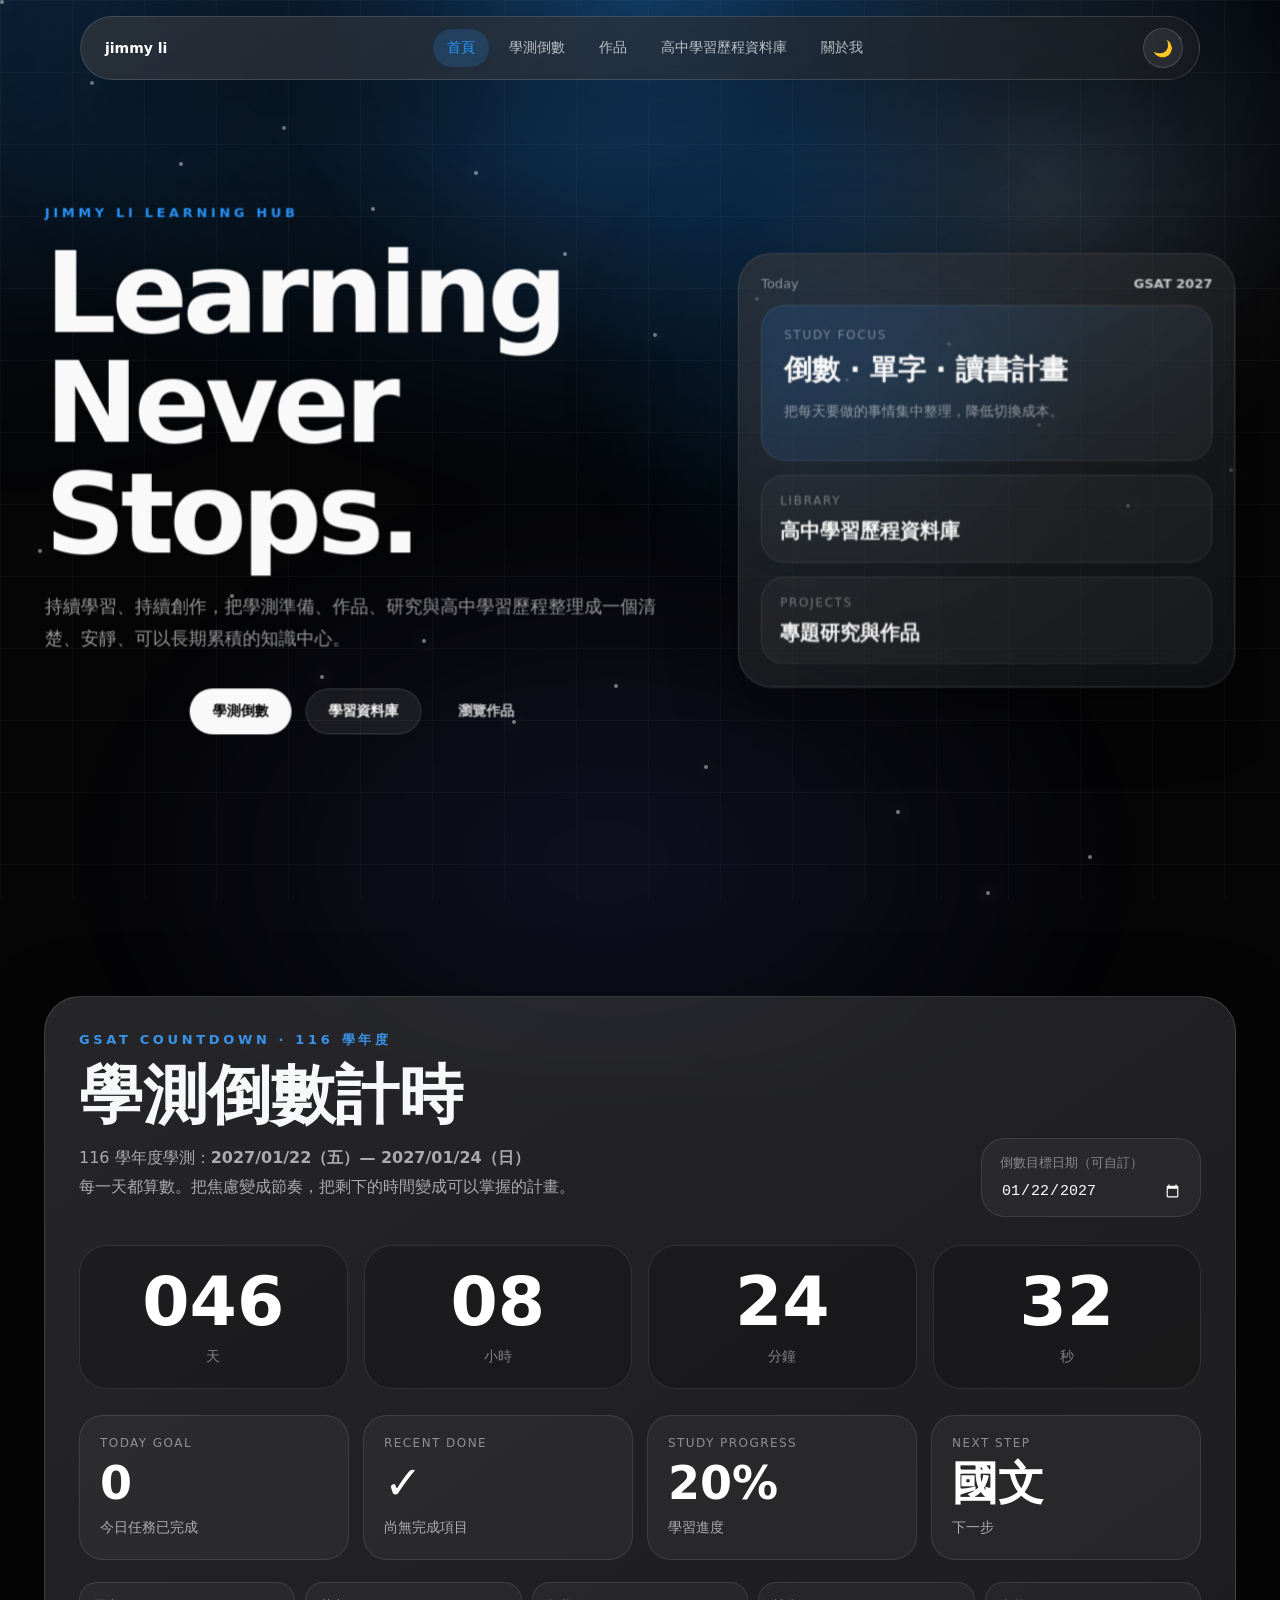
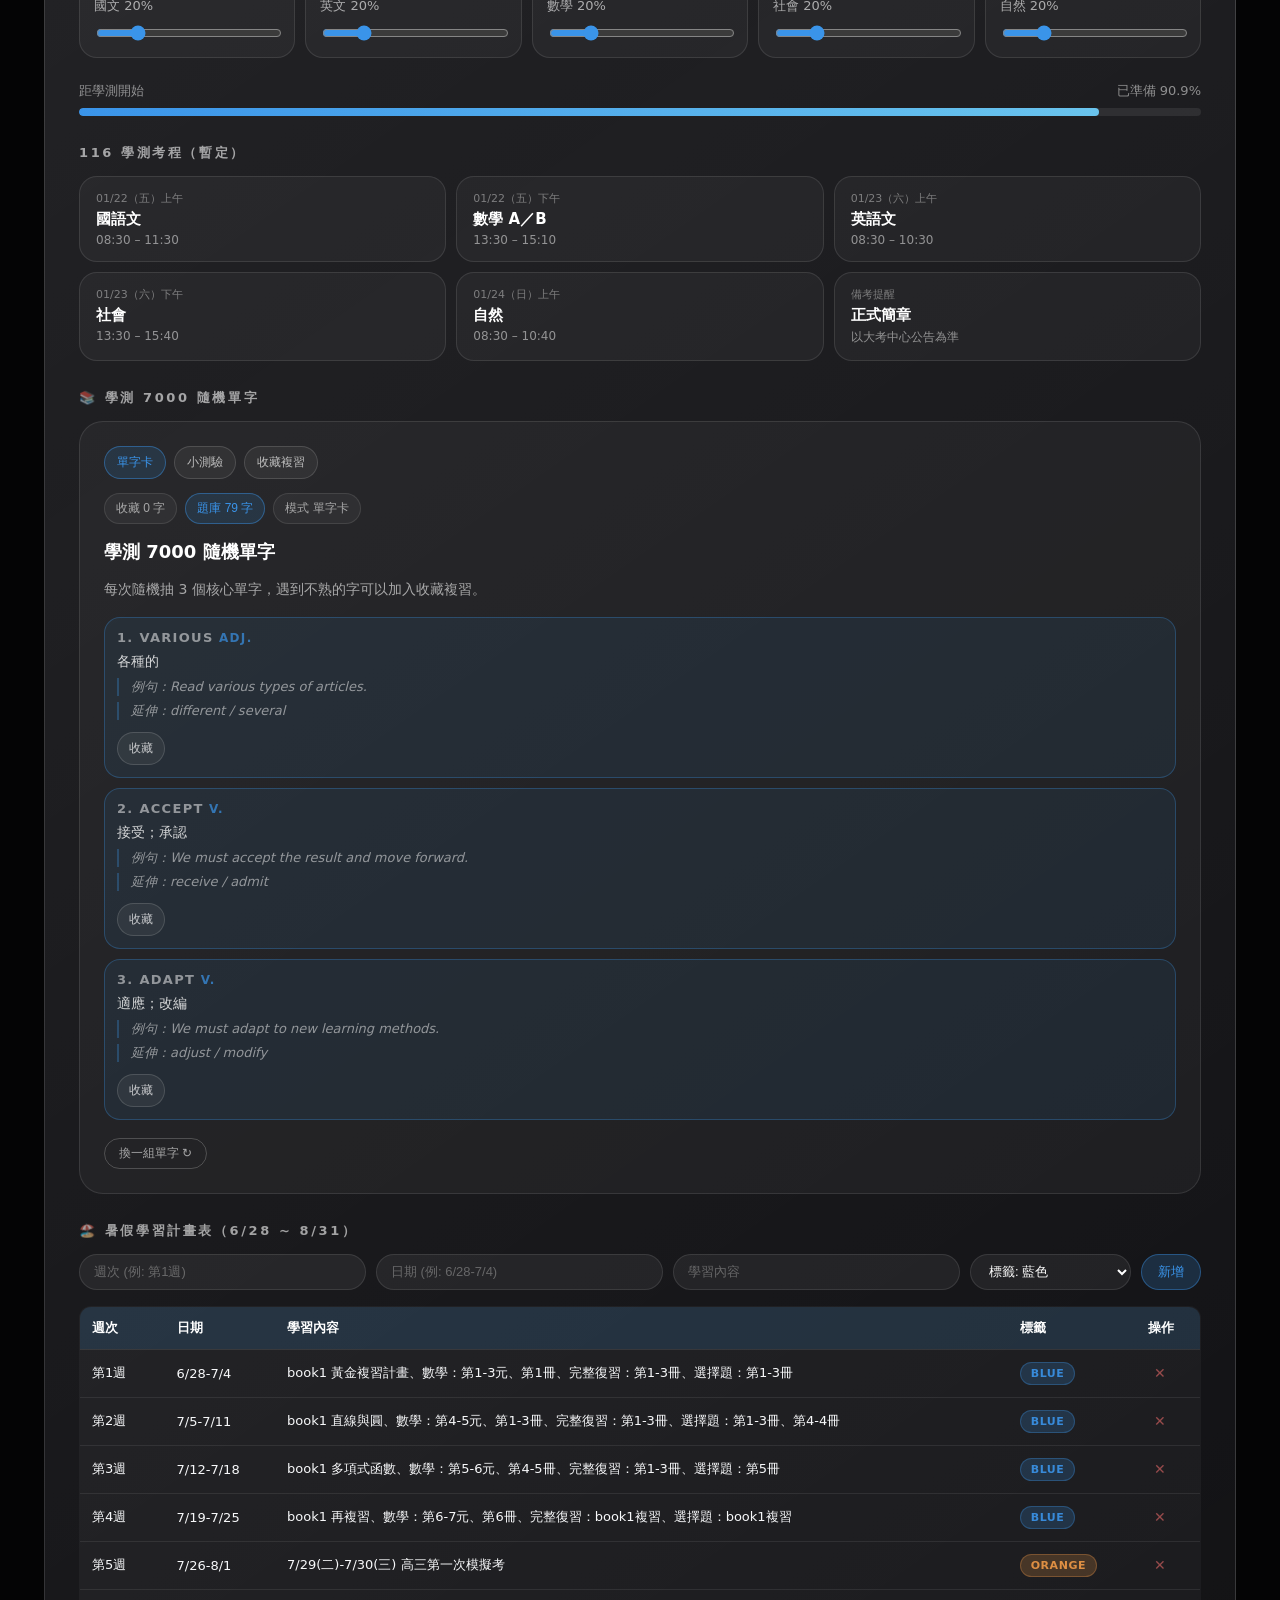
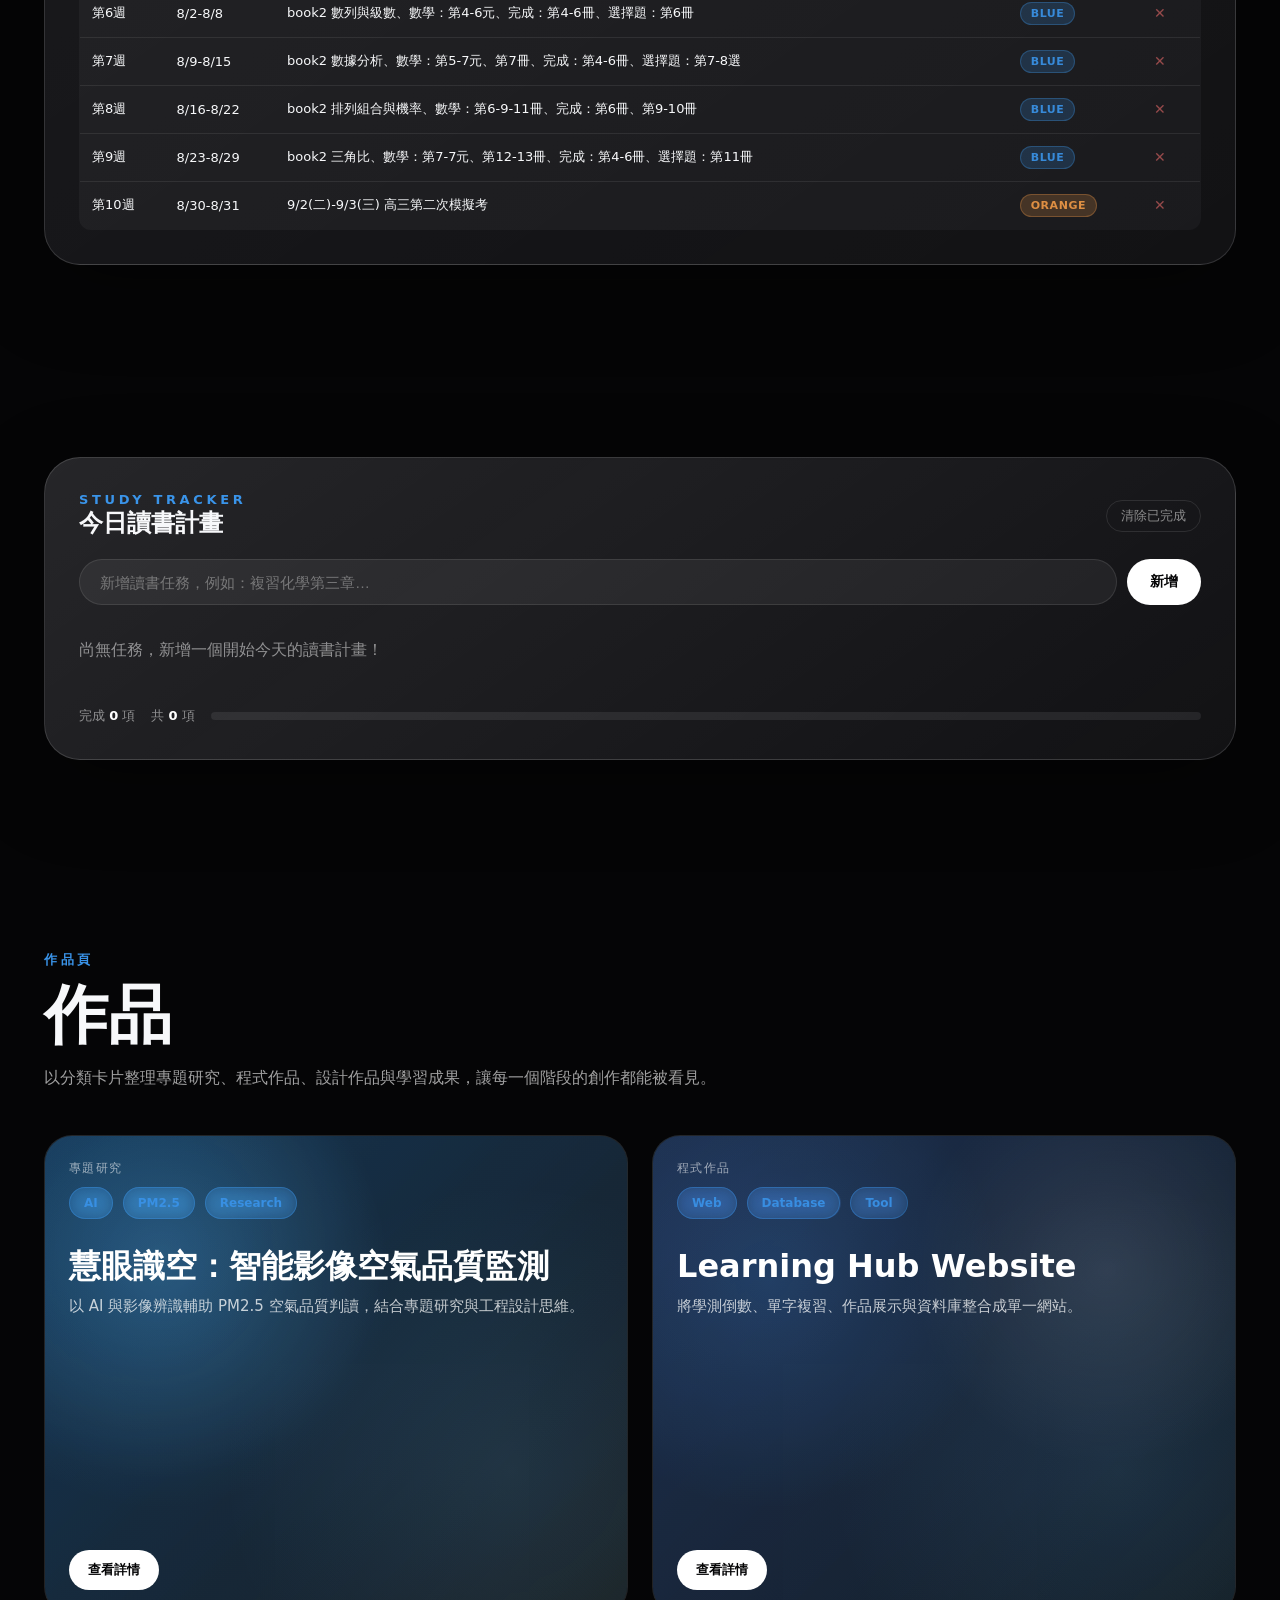
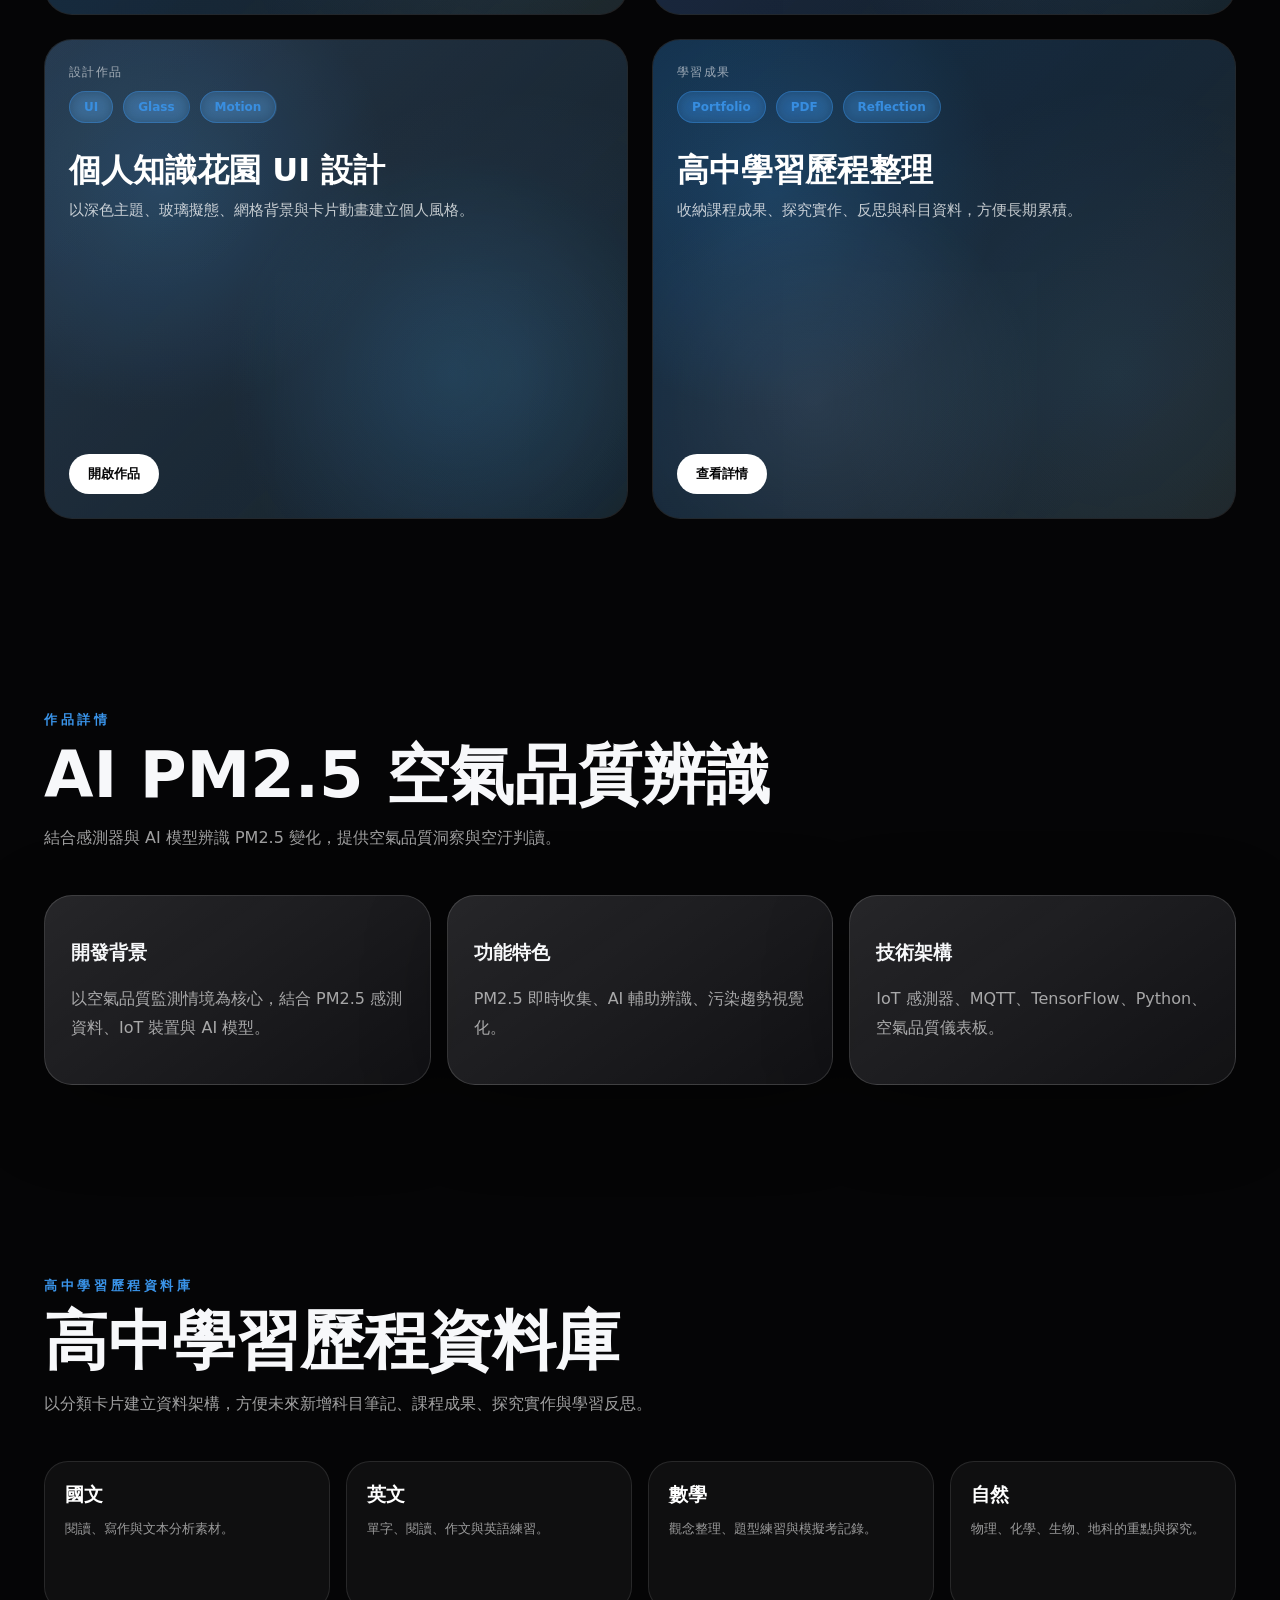
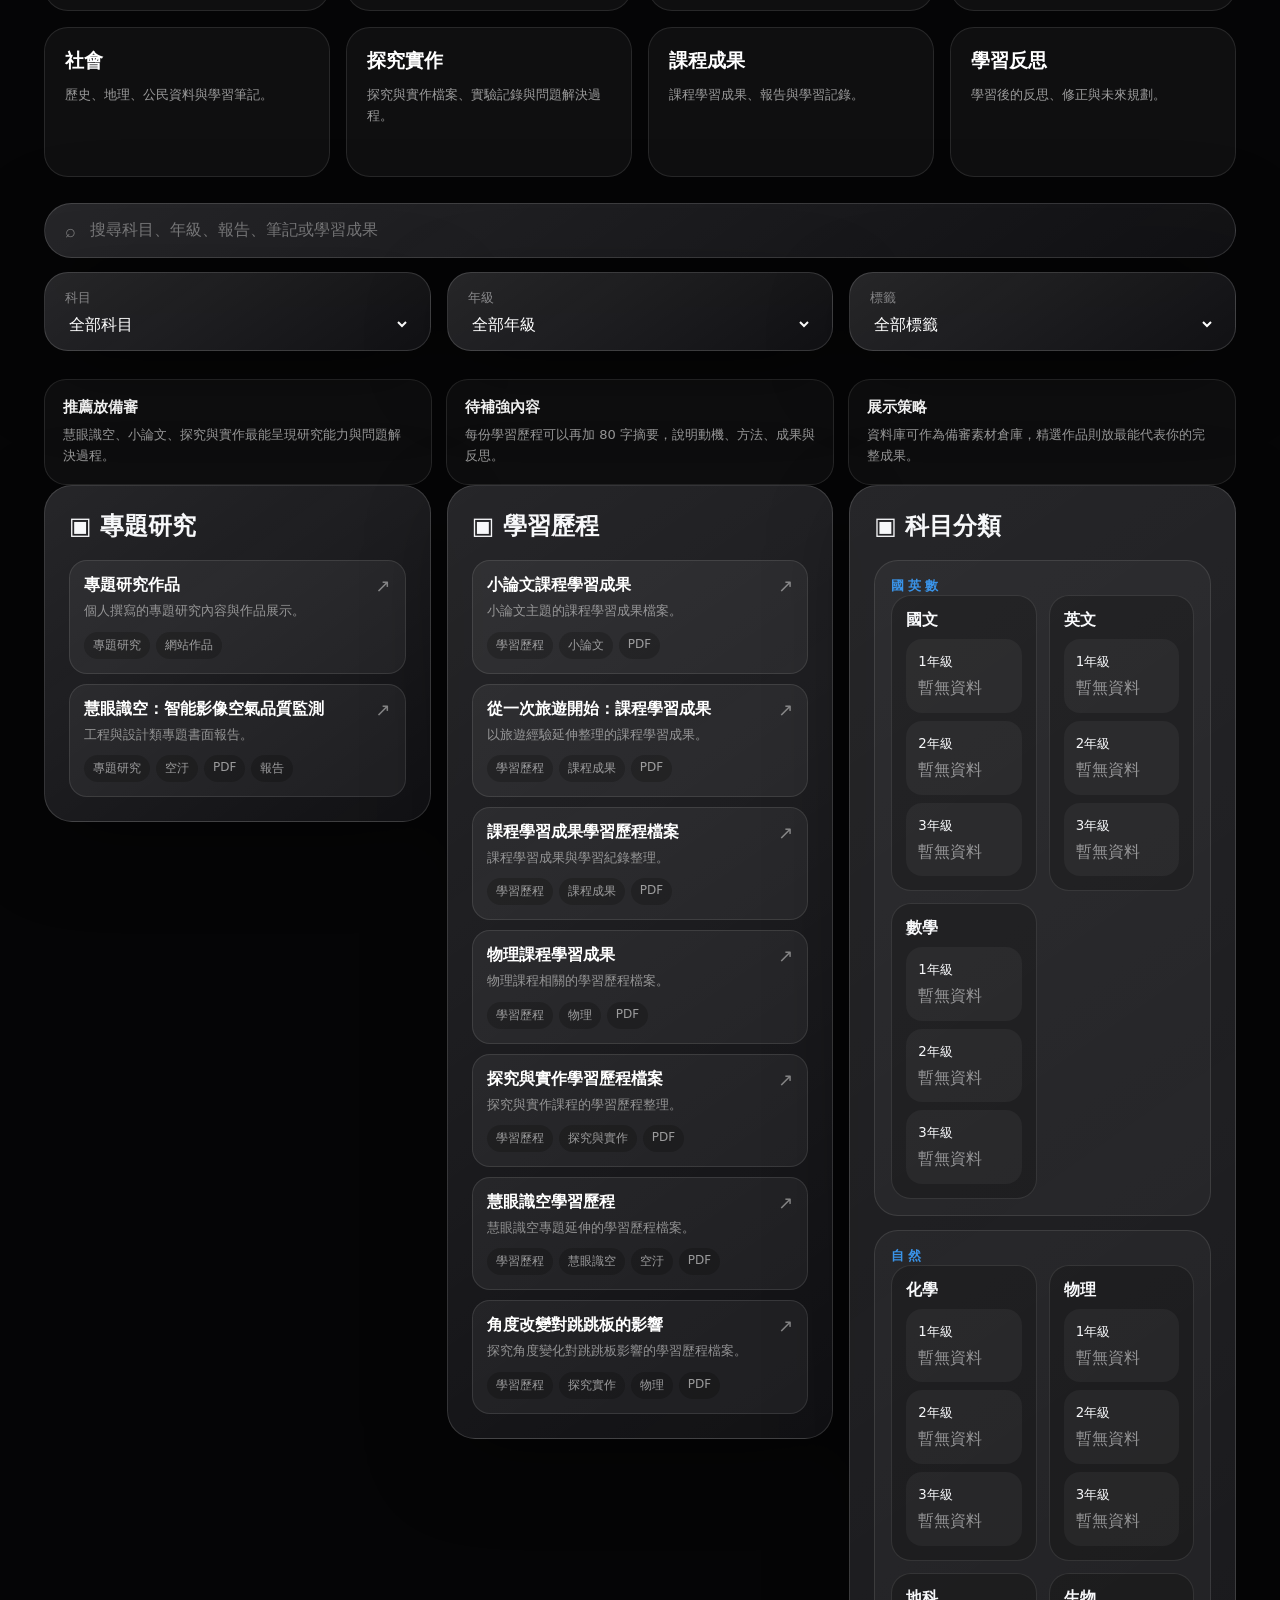
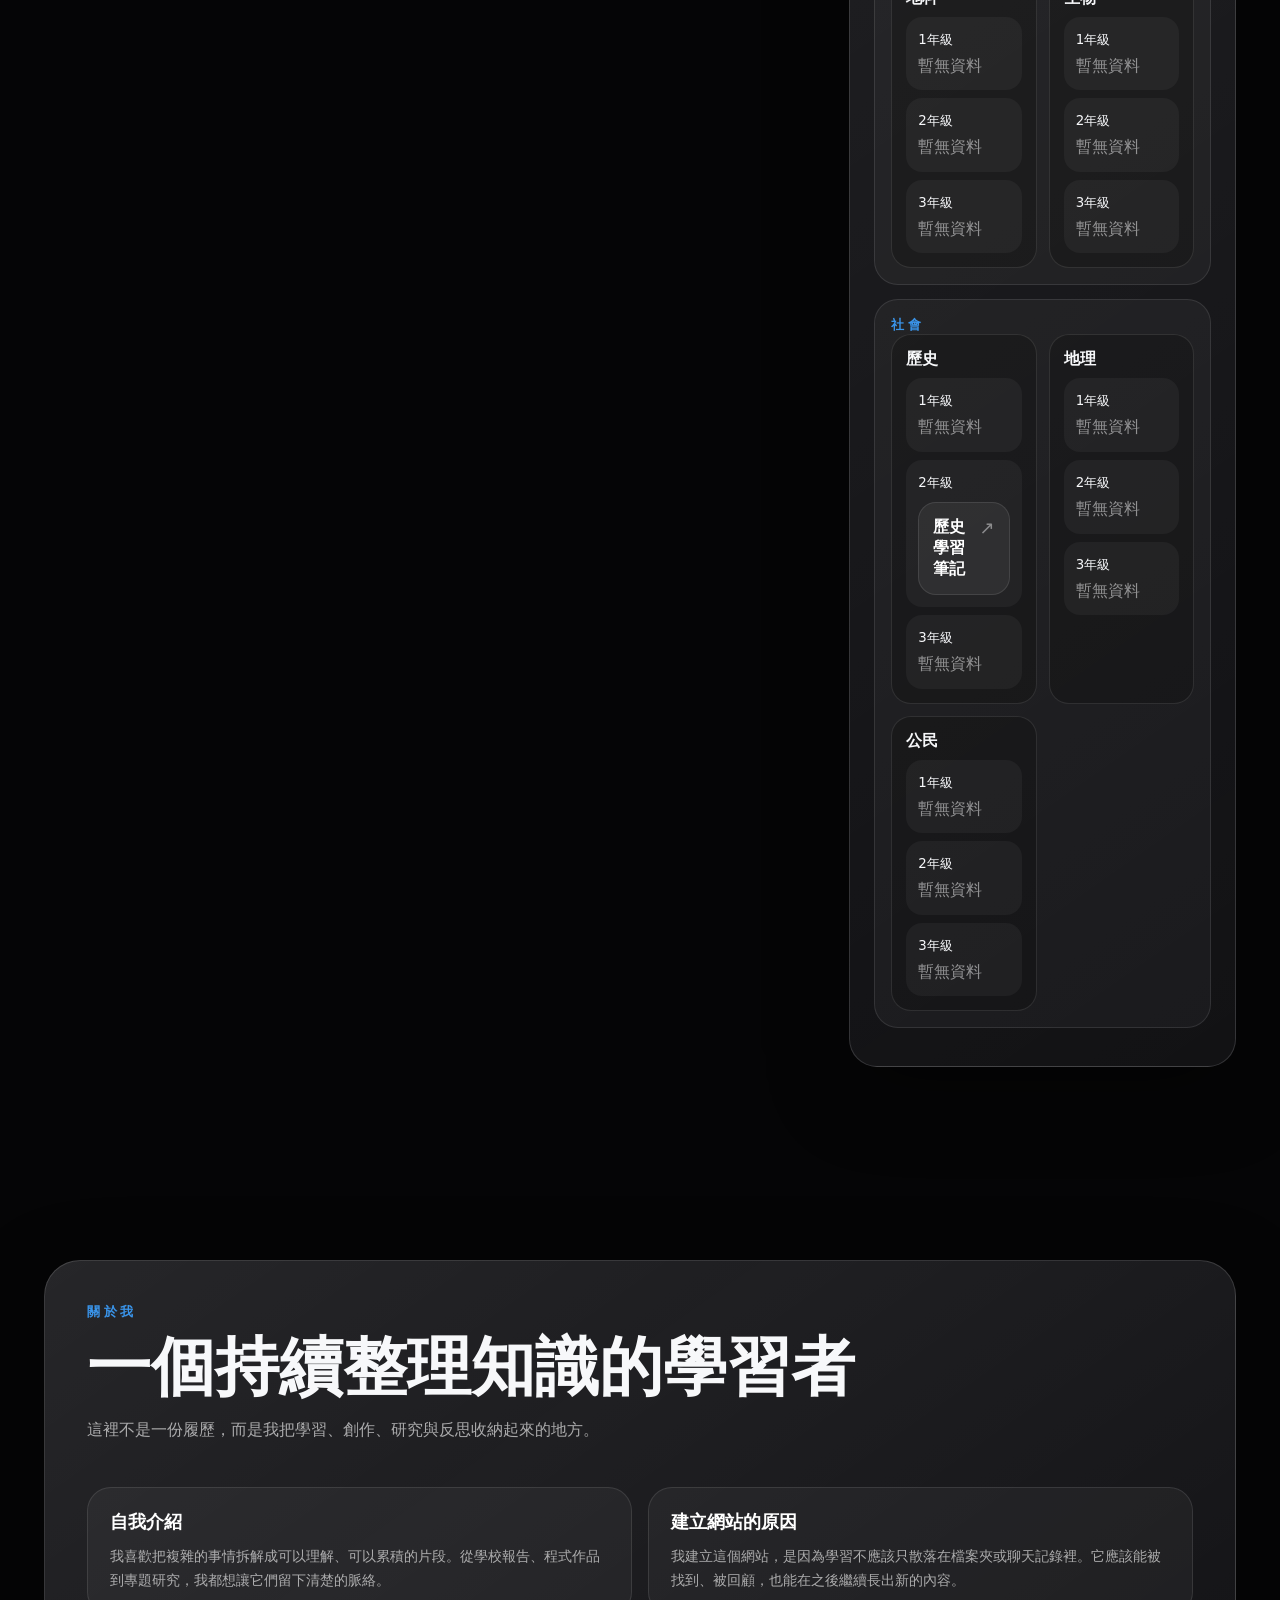
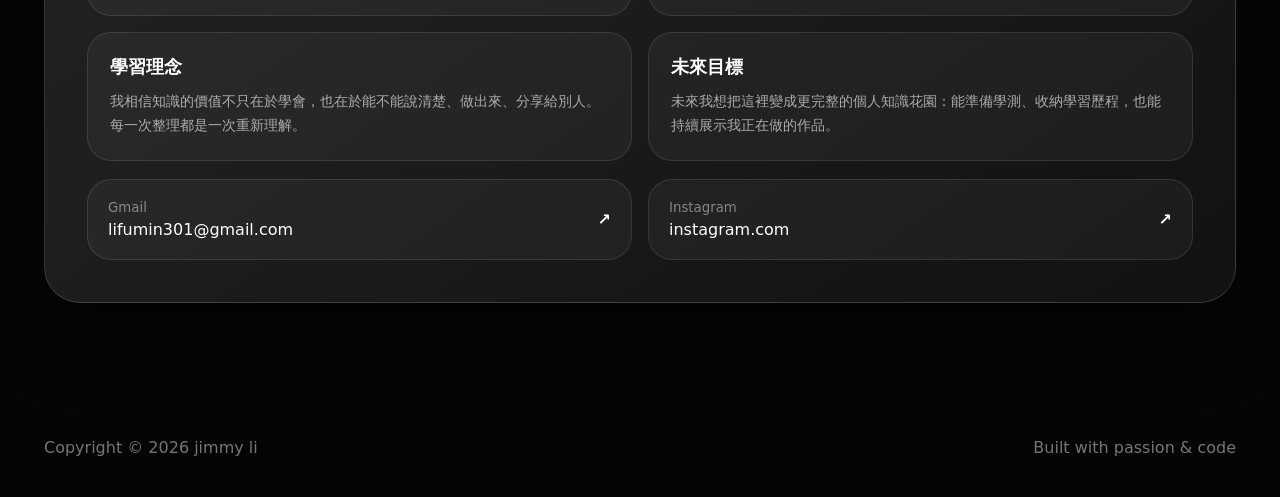
==== index.html @ c1eab92b "Refine interface to calmer learning hub design" ====
﻿<!doctype html>
<html lang="zh-Hant">
<head>
  <meta charset="utf-8">
  <meta name="viewport" content="width=device-width, initial-scale=1">
  <title>jimmy li Learning Hub</title>
  <link rel="icon" type="image/svg+xml" href="data:image/svg+xml,%3Csvg%20width%3D%22128%22%20height%3D%22128%22%20viewBox%3D%220%200%20128%20128%22%20fill%3D%22none%22%20xmlns%3D%22http%3A%2F%2Fwww.w3.org%2F2000%2Fsvg%22%3E%0A%20%20%3Crect%20width%3D%22128%22%20height%3D%22128%22%20rx%3D%2230%22%20fill%3D%22%23050506%22%2F%3E%0A%20%20%3Ccircle%20cx%3D%2278%22%20cy%3D%2244%22%20r%3D%2242%22%20fill%3D%22%232997FF%22%20fill-opacity%3D%22.26%22%2F%3E%0A%20%20%3Ccircle%20cx%3D%2248%22%20cy%3D%2288%22%20r%3D%2234%22%20fill%3D%22%23B9D8FF%22%20fill-opacity%3D%22.13%22%2F%3E%0A%20%20%3Crect%20x%3D%2220%22%20y%3D%2220%22%20width%3D%2288%22%20height%3D%2288%22%20rx%3D%2224%22%20fill%3D%22white%22%20fill-opacity%3D%22.08%22%20stroke%3D%22white%22%20stroke-opacity%3D%22.18%22%2F%3E%0A%20%20%3Cpath%20d%3D%22M74%2033v42.5c0%2013.2-8.2%2021.5-21.3%2021.5-7.8%200-14.2-2.9-18.4-8.1l8.7-9.2c2.6%203.2%205.6%204.9%209.2%204.9%205.5%200%208.6-3.3%208.6-9.7V33H74Z%22%20fill%3D%22white%22%2F%3E%0A%20%20%3Cpath%20d%3D%22M87.5%2030.5l3.2%208.1%208.3%203.1-8.3%203.2-3.2%208.1-3.1-8.1-8.2-3.2%208.2-3.1%203.1-8.1Z%22%20fill%3D%22%232997FF%22%2F%3E%0A%3C%2Fsvg%3E">
  <link rel="shortcut icon" type="image/svg+xml" href="data:image/svg+xml,%3Csvg%20width%3D%22128%22%20height%3D%22128%22%20viewBox%3D%220%200%20128%20128%22%20fill%3D%22none%22%20xmlns%3D%22http%3A%2F%2Fwww.w3.org%2F2000%2Fsvg%22%3E%0A%20%20%3Crect%20width%3D%22128%22%20height%3D%22128%22%20rx%3D%2230%22%20fill%3D%22%23050506%22%2F%3E%0A%20%20%3Ccircle%20cx%3D%2278%22%20cy%3D%2244%22%20r%3D%2242%22%20fill%3D%22%232997FF%22%20fill-opacity%3D%22.26%22%2F%3E%0A%20%20%3Ccircle%20cx%3D%2248%22%20cy%3D%2288%22%20r%3D%2234%22%20fill%3D%22%23B9D8FF%22%20fill-opacity%3D%22.13%22%2F%3E%0A%20%20%3Crect%20x%3D%2220%22%20y%3D%2220%22%20width%3D%2288%22%20height%3D%2288%22%20rx%3D%2224%22%20fill%3D%22white%22%20fill-opacity%3D%22.08%22%20stroke%3D%22white%22%20stroke-opacity%3D%22.18%22%2F%3E%0A%20%20%3Cpath%20d%3D%22M74%2033v42.5c0%2013.2-8.2%2021.5-21.3%2021.5-7.8%200-14.2-2.9-18.4-8.1l8.7-9.2c2.6%203.2%205.6%204.9%209.2%204.9%205.5%200%208.6-3.3%208.6-9.7V33H74Z%22%20fill%3D%22white%22%2F%3E%0A%20%20%3Cpath%20d%3D%22M87.5%2030.5l3.2%208.1%208.3%203.1-8.3%203.2-3.2%208.1-3.1-8.1-8.2-3.2%208.2-3.1%203.1-8.1Z%22%20fill%3D%22%232997FF%22%2F%3E%0A%3C%2Fsvg%3E">
  <link rel="apple-touch-icon" href="data:image/svg+xml,%3Csvg%20width%3D%22128%22%20height%3D%22128%22%20viewBox%3D%220%200%20128%20128%22%20fill%3D%22none%22%20xmlns%3D%22http%3A%2F%2Fwww.w3.org%2F2000%2Fsvg%22%3E%0A%20%20%3Crect%20width%3D%22128%22%20height%3D%22128%22%20rx%3D%2230%22%20fill%3D%22%23050506%22%2F%3E%0A%20%20%3Ccircle%20cx%3D%2278%22%20cy%3D%2244%22%20r%3D%2242%22%20fill%3D%22%232997FF%22%20fill-opacity%3D%22.26%22%2F%3E%0A%20%20%3Ccircle%20cx%3D%2248%22%20cy%3D%2288%22%20r%3D%2234%22%20fill%3D%22%23B9D8FF%22%20fill-opacity%3D%22.13%22%2F%3E%0A%20%20%3Crect%20x%3D%2220%22%20y%3D%2220%22%20width%3D%2288%22%20height%3D%2288%22%20rx%3D%2224%22%20fill%3D%22white%22%20fill-opacity%3D%22.08%22%20stroke%3D%22white%22%20stroke-opacity%3D%22.18%22%2F%3E%0A%20%20%3Cpath%20d%3D%22M74%2033v42.5c0%2013.2-8.2%2021.5-21.3%2021.5-7.8%200-14.2-2.9-18.4-8.1l8.7-9.2c2.6%203.2%205.6%204.9%209.2%204.9%205.5%200%208.6-3.3%208.6-9.7V33H74Z%22%20fill%3D%22white%22%2F%3E%0A%20%20%3Cpath%20d%3D%22M87.5%2030.5l3.2%208.1%208.3%203.1-8.3%203.2-3.2%208.1-3.1-8.1-8.2-3.2%208.2-3.1%203.1-8.1Z%22%20fill%3D%22%232997FF%22%2F%3E%0A%3C%2Fsvg%3E">
  <meta name="theme-color" content="#050506">
  <link rel="stylesheet" href="assets/css/style.css">
</head>
<body>
  <div class="loader"><div></div></div>
  <div class="cursor"></div>
  <div class="scroll-progress" id="scrollProgress"></div>
  <div class="back-top" id="backTop" title="回到頂部">↑</div>
  <div class="toast" id="toast"></div>

  <!-- Nav -->
  <nav class="nav glass">
    <a href="#home"><strong>jimmy li</strong></a>
    <div class="nav-links">
      <a href="#home" data-section="home">首頁</a>
      <a href="#exam-countdown" data-section="exam-countdown">學測倒數</a>
      <a href="#projects" data-section="projects">作品</a>
      <a href="#library" data-section="library">高中學習歷程資料庫</a>
      <a href="#about-me" data-section="about-me">關於我</a>
    </div>
    <div class="nav-right">
      <button class="theme-btn" id="themeBtn" title="切換主題">🌙</button>
    </div>
  </nav>
  <nav class="mobile-tabbar" aria-label="mobile quick navigation">
    <a href="#home" data-section="home"><b>&#8962;</b><span>&#39318;&#38913;</span></a>
    <a href="#exam-countdown" data-section="exam-countdown"><b>&#9716;</b><span>&#23416;&#28204;</span></a>
    <a href="#projects" data-section="projects"><b>&#9638;</b><span>&#20316;&#21697;</span></a>
    <a href="#library" data-section="library"><b>&#9671;</b><span>&#36039;&#26009;&#24235;</span></a>
    <a href="#about-me" data-section="about-me"><b>&#9678;</b><span>&#38364;&#26044;&#25105;</span></a>
  </nav>

  <!-- Hero -->
  <section class="hero calm-hero" id="home" data-scene="hero">
    <div class="calm-hero-copy reveal">
      <div class="eyebrow">jimmy li Learning Hub</div>
      <h1>Learning Never Stops.</h1>
      <p>持續學習、持續創作，把學測準備、作品、研究與高中學習歷程整理成一個清楚、安靜、可以長期累積的知識中心。</p>
      <div class="actions hero-actions">
        <a class="btn" href="#exam-countdown">學測倒數</a>
        <a class="btn ghost" href="#library">學習資料庫</a>
        <a class="btn clear" href="#projects">瀏覽作品</a>
      </div>
    </div>
    <div class="calm-dashboard glass" aria-label="Learning Hub overview">
      <div class="dashboard-topline">
        <span>Today</span>
        <strong>GSAT 2027</strong>
      </div>
      <div class="calm-metric primary">
        <small>Study Focus</small>
        <strong>倒數 · 單字 · 讀書計畫</strong>
        <p>把每天要做的事情集中整理，降低切換成本。</p>
      </div>
      <div class="calm-metric">
        <small>Library</small>
        <strong>高中學習歷程資料庫</strong>
      </div>
      <div class="calm-metric">
        <small>Projects</small>
        <strong>專題研究與作品</strong>
      </div>
    </div>
  </section>

  <!-- Exam Countdown -->
  <section id="exam-countdown" class="reveal" data-scene="exam">
    <div class="countdown-panel glass">
      <div class="countdown-top">
        <div>
          <div class="eyebrow">GSAT Countdown · 116 學年度</div>
          <h2>學測倒數計時</h2>
          <p>116 學年度學測：<strong>2027/01/22（五）— 2027/01/24（日）</strong><br>每一天都算數。把焦慮變成節奏，把剩下的時間變成可以掌握的計畫。</p>
        </div>
        <label class="date-control">
          <small>倒數目標日期（可自訂）</small>
          <input id="examDate" type="date" value="2027-01-22">
        </label>
      </div>

      <div class="grid countdown-grid">
        <div class="count-item" id="ci-days"><strong id="countDays">000</strong><span>天</span></div>
        <div class="count-item" id="ci-hours"><strong id="countHours">00</strong><span>小時</span></div>
        <div class="count-item" id="ci-minutes"><strong id="countMinutes">00</strong><span>分鐘</span></div>
        <div class="count-item" id="ci-seconds"><strong id="countSeconds">00</strong><span>秒</span></div>
      </div>


      <!-- Study Dashboard -->
      <div class="dashboard-grid" id="studyDashboard">
        <div class="dash-card">
          <div class="dash-label">Today Goal</div>
          <div class="dash-value" id="todayFocusCount">0</div>
          <p class="dash-text">今日學習目標</p>
        </div>
        <div class="dash-card">
          <div class="dash-label">Recent Done</div>
          <div class="dash-value" id="recentDoneIcon">&check;</div>
          <p class="dash-text" id="recentDoneText">尚無完成項目</p>
        </div>
        <div class="dash-card">
          <div class="dash-label">Study Progress</div>
          <div class="dash-value" id="overallStudyProgress">0%</div>
          <p class="dash-text">學習進度</p>
        </div>
        <div class="dash-card">
          <div class="dash-label">Next Step</div>
          <div class="dash-value" id="weakSubject">英文</div>
          <p class="dash-text">下一步</p>
        </div>
      </div>
      <div class="subject-progress" id="subjectProgressPanel">
        <label><span>國文</span><input data-subject-progress="國文" type="range" min="0" max="100" value="20"></label>
        <label><span>英文</span><input data-subject-progress="英文" type="range" min="0" max="100" value="20"></label>
        <label><span>數學</span><input data-subject-progress="數學" type="range" min="0" max="100" value="20"></label>
        <label><span>社會</span><input data-subject-progress="社會" type="range" min="0" max="100" value="20"></label>
        <label><span>自然</span><input data-subject-progress="自然" type="range" min="0" max="100" value="20"></label>
      </div>
      <!-- Progress bar -->
      <div class="countdown-progress">
        <div class="countdown-progress-label">
          <span>距學測開始</span>
          <span id="progressPct">計算中…</span>
        </div>
        <div class="progress-bar-track">
          <div class="progress-bar-fill" id="progressFill" style="width:0%"></div>
        </div>
      </div>

      <!-- Motivational / arrived message -->
      <div class="motivational" id="countMessage">
        🎉 學測日期已到！辛苦了，接下來就穩穩完成每一科，相信自己的準備。
      </div>

      <!-- Exam schedule -->
      <div class="exam-schedule">
        <h4>116 學測考程（暫定）</h4>
        <div class="exam-schedule-grid">
          <div class="exam-schedule-item">
            <div class="day">01/22（五）上午</div>
            <div class="subject-name">國語文</div>
            <div class="time">08:30 – 11:30</div>
          </div>
          <div class="exam-schedule-item">
            <div class="day">01/22（五）下午</div>
            <div class="subject-name">數學 A／B</div>
            <div class="time">13:30 – 15:10</div>
          </div>
          <div class="exam-schedule-item">
            <div class="day">01/23（六）上午</div>
            <div class="subject-name">英語文</div>
            <div class="time">08:30 – 10:30</div>
          </div>
          <div class="exam-schedule-item">
            <div class="day">01/23（六）下午</div>
            <div class="subject-name">社會</div>
            <div class="time">13:30 – 15:40</div>
          </div>
          <div class="exam-schedule-item">
            <div class="day">01/24（日）上午</div>
            <div class="subject-name">自然</div>
            <div class="time">08:30 – 10:40</div>
          </div>
          <div class="exam-schedule-item">
            <div class="day">備考提醒</div>
            <div class="subject-name">正式簡章</div>
            <div class="time">以大考中心公告為準</div>
          </div>
        </div>
      </div>

      <!-- GSAT 7000 Vocabulary -->
      <div class="english-section">
        <h4>📚 學測 7000 隨機單字</h4>
        <div class="english-card">
          <div class="vocab-mode">
            <button class="mini-toggle active" id="vocabLearnMode" type="button">單字卡</button>
            <button class="mini-toggle" id="vocabQuizMode" type="button">小測驗</button>
                      <button class="mini-toggle" id="vocabReviewMode" type="button">&#25910;&#34255;&#35079;&#32722;</button>
          </div>
          <div class="vocab-stats" id="vocabStats"></div>
          <div class="english-text" id="englishText">Random GSAT Vocabulary</div>
          <div class="english-trans" id="englishTrans">每次隨機抽 3 個學測 7000 核心單字，搭配中文、例句與延伸字。</div>
          <div id="englishVocab"></div>
          <button class="english-refresh" id="englishRefresh">換一組單字 ↻</button>
        </div>
      </div>

      <!-- Summer Schedule -->
      <div class="summer-schedule-section">
        <h4>🏖️ 暑假學習計畫表（6/28 ~ 8/31）</h4>
        <div class="summer-schedule-controls">
          <input id="summerWeek" type="text" placeholder="週次 (例: 第1週)" maxlength="10">
          <input id="summerDate" type="text" placeholder="日期 (例: 6/28-7/4)" maxlength="15">
          <input id="summerContent" type="text" placeholder="學習內容" maxlength="80">
          <select id="summerTag">
            <option value="blue">標籤: 藍色</option>
            <option value="red">標籤: 紅色 (重要)</option>
            <option value="green">標籤: 綠色 (完成)</option>
            <option value="yellow">標籤: 黃色 (提醒)</option>
            <option value="purple">標籤: 紫色 (特殊)</option>
            <option value="orange">標籤: 橙色 (模擬考)</option>
          </select>
          <button id="summerAdd">新增</button>
        </div>
        <div id="summerScheduleContainer">
          <table class="summer-schedule-table">
            <thead>
              <tr><th>週次</th><th>日期</th><th>學習內容</th><th>標籤</th><th>操作</th></tr>
            </thead>
            <tbody id="summerScheduleBody">
              <tr><td colspan="4" class="summer-schedule-empty">尚無計畫，新增一個開始暑假學習吧！</td></tr>
            </tbody>
          </table>
        </div>
      </div>
    </div>
  </section>

  <!-- Study Todo Tracker -->
  <section id="study-tracker" class="reveal" data-scene="study">
    <div class="todo-panel glass">
      <div class="todo-header">
        <div>
          <div class="eyebrow">Study Tracker</div>
          <h3>今日讀書計畫</h3>
        </div>
        <button class="todo-clear" id="todoClear">清除已完成</button>
      </div>
      <div class="todo-input-row">
        <input class="todo-input" id="todoInput" type="text" placeholder="新增讀書任務，例如：複習化學第三章…" maxlength="80">
        <button class="btn" id="todoAdd">新增</button>
      </div>
      <div class="todo-list" id="todoList"></div>
      <div class="todo-stats">
        <span>完成 <span class="stat-num" id="todoDone">0</span> 項</span>
        <span>共 <span class="stat-num" id="todoTotal">0</span> 項</span>
        <div class="progress-bar-track" style="flex:1;min-width:80px">
          <div class="progress-bar-fill" id="todoProgress" style="width:0%"></div>
        </div>
      </div>
    </div>
  </section>

  <!-- Projects -->
  <section id="projects" class="reveal" data-scene="projects">
    <div class="section-head">
      <div class="eyebrow">作品頁</div>
      <h2>作品</h2>
      <p>以分類卡片整理專題研究、程式作品、設計作品與學習成果，讓每一個階段的創作都能被看見。</p>
    </div>
    <div class="grid projects" id="projectGrid"></div>
  </section>

  <!-- Project Detail -->
  <section id="project-detail" class="reveal" data-scene="project-detail">
    <div class="section-head">
      <div class="eyebrow">作品詳情</div>
      <h2>AI PM2.5 空氣品質辨識</h2>
      <p>結合感測器與 AI 模型辨識 PM2.5 變化，提供空氣品質洞察與空汙判讀。</p>
    </div>
    <div class="grid detail-grid" id="detailGrid"></div>
  </section>

  <!-- Library -->
  <section id="library" class="reveal" data-scene="library">
    <div class="section-head">
      <div class="eyebrow">高中學習歷程資料庫</div>
      <h2>高中學習歷程資料庫</h2>
      <p>以分類卡片建立資料架構，方便未來新增科目筆記、課程成果、探究實作與學習反思。</p>
    </div>
    <div class="grid library-categories">
      <article class="category-card"><strong>國文</strong><p>閱讀、寫作與文本分析素材。</p></article>
      <article class="category-card"><strong>英文</strong><p>單字、閱讀、作文與英語練習。</p></article>
      <article class="category-card"><strong>數學</strong><p>觀念整理、題型練習與模擬考記錄。</p></article>
      <article class="category-card"><strong>自然</strong><p>物理、化學、生物、地科的重點與探究。</p></article>
      <article class="category-card"><strong>社會</strong><p>歷史、地理、公民資料與學習筆記。</p></article>
      <article class="category-card"><strong>探究實作</strong><p>探究與實作檔案、實驗記錄與問題解決過程。</p></article>
      <article class="category-card"><strong>課程成果</strong><p>課程學習成果、報告與學習記錄。</p></article>
      <article class="category-card"><strong>學習反思</strong><p>學習後的反思、修正與未來規劃。</p></article>
    </div>
    <div class="search glass">
      <span style="color:rgba(255,255,255,.4);font-size:18px">&#8981;</span>
      <input id="librarySearch" type="search" placeholder="搜尋科目、年級、報告、筆記或學習成果">
    </div>
    <div class="grid filters">
      <label class="filter glass"><small>&#31185;&#30446;</small><select id="subjectFilter"></select></label>
      <label class="filter glass"><small>&#24180;&#32026;</small><select id="gradeFilter"></select></label>
      <label class="filter glass"><small>&#27161;&#31844;</small><select id="tagFilter"></select></label>
    </div>

    <div class="portfolio-review">
      <div class="review-card"><strong>推薦放備審</strong><p>慧眼識空、小論文、探究與實作最能呈現研究能力與問題解決過程。</p></div>
      <div class="review-card"><strong>待補強內容</strong><p>每份學習歷程可以再加 80 字摘要，說明動機、方法、成果與反思。</p></div>
      <div class="review-card"><strong>展示策略</strong><p>資料庫可作為備審素材倉庫，精選作品則放最能代表你的完整成果。</p></div>
    </div>
    <div class="grid library-layout">
      <div class="folder glass"><h3 class="folder-title">▣ 專題研究</h3><div id="researchList"></div></div>
      <div class="folder glass"><h3 class="folder-title">▣ 學習歷程</h3><div id="learningHistoryList"></div></div>
      <div class="folder glass"><h3 class="folder-title">▣ 科目分類</h3><div id="subjectList"></div></div>
    </div>
  </section>

  <!-- About Me -->
  <section id="about-me" class="reveal" data-scene="about">
    <div class="contact glass">
      <div class="section-head">
        <div class="eyebrow">關於我</div>
        <h2>一個持續整理知識的學習者</h2>
        <p>這裡不是一份履歷，而是我把學習、創作、研究與反思收納起來的地方。</p>
      </div>
      <div class="grid about-grid">
        <article class="about-card"><strong>自我介紹</strong><p>我喜歡把複雜的事情拆解成可以理解、可以累積的片段。從學校報告、程式作品到專題研究，我都想讓它們留下清楚的脈絡。</p></article>
        <article class="about-card"><strong>建立網站的原因</strong><p>我建立這個網站，是因為學習不應該只散落在檔案夾或聊天記錄裡。它應該能被找到、被回顧，也能在之後繼續長出新的內容。</p></article>
        <article class="about-card"><strong>學習理念</strong><p>我相信知識的價值不只在於學會，也在於能不能說清楚、做出來、分享給別人。每一次整理都是一次重新理解。</p></article>
        <article class="about-card"><strong>未來目標</strong><p>未來我想把這裡變成更完整的個人知識花園：能準備學測、收納學習歷程，也能持續展示我正在做的作品。</p></article>
      </div>
      <div class="grid contact-grid" style="margin-top:18px">
        <a href="mailto:lifumin301@gmail.com"><span><small>Gmail</small>lifumin301@gmail.com</span><b>&#8599;</b></a>
        <a href="https://www.instagram.com/" target="_blank" rel="noreferrer"><span><small>Instagram</small>instagram.com</span><b>&#8599;</b></a>
      </div>
    </div>
  </section>

  <footer>
    <span>Copyright &copy; 2026 jimmy li</span>
    <span>Built with passion &amp; code</span>
  </footer>

  <script src="assets/js/app.js"></script>
</body>
</html>
---- assets/css/style.css ----
﻿    :root{
      color-scheme:dark;
      --bg:#050506;--fg:#f7f8fb;--muted:rgba(255,255,255,.62);
      --line:rgba(255,255,255,.14);--blue:#2997ff;
      --card-bg:linear-gradient(145deg,rgba(255,255,255,.13),rgba(255,255,255,.045)),rgba(9,10,14,.58);
      --progress-bg:rgba(255,255,255,.08);
    }
    *{box-sizing:border-box}
    html{scroll-behavior:smooth}
    body{margin:0;background:var(--bg);color:var(--fg);font-family:-apple-system,BlinkMacSystemFont,"SF Pro Display","Segoe UI",system-ui,sans-serif;overflow-x:hidden;transition:background .3s,color .3s}

    body.light{
      --bg:#f0f2f7;--fg:#0a0b0e;--muted:rgba(0,0,0,.6);
      --line:rgba(0,0,0,.12);--blue:#0071e3;
      --card-bg:linear-gradient(145deg,rgba(255,255,255,.9),rgba(255,255,255,.7)),rgba(240,242,247,.8);
      --progress-bg:rgba(0,0,0,.07);
    }
    body.light{background:var(--bg);color:var(--fg)}
    body.light .glass{background:linear-gradient(145deg,rgba(255,255,255,.92),rgba(255,255,255,.72));border-color:rgba(0,0,0,.1);box-shadow:0 8px 40px rgba(0,0,0,.1)}
    body.light .count-item{background:rgba(255,255,255,.7);border-color:rgba(0,0,0,.1)}
    body.light .count-item strong{color:#0a0b0e}
    body.light .count-item span{color:rgba(0,0,0,.5)}
    body.light .nav{background:rgba(240,242,247,.85)}
    body.light .nav a{color:rgba(0,0,0,.7)}
    body.light .nav strong{color:#0a0b0e}
    body.light .nav-links a:hover{background:rgba(0,0,0,.07)}
    body.light .btn.ghost{background:rgba(0,0,0,.07);color:#0a0b0e}
    body.light .resource{border-color:rgba(0,0,0,.1);background:rgba(255,255,255,.6);color:#0a0b0e}
    body.light .resource:hover{border-color:var(--blue);background:rgba(255,255,255,.9)}
    body.light .group{background:rgba(255,255,255,.5);border-color:rgba(0,0,0,.1)}
    body.light .subject{background:rgba(255,255,255,.7);border-color:rgba(0,0,0,.1)}
    body.light .grade{background:rgba(0,0,0,.04)}
    body.light .particle{background:rgba(0,0,0,.2);box-shadow:none}
    body.light:before{background:radial-gradient(circle at 50% 0%,rgba(0,113,227,.15),transparent 34%),radial-gradient(circle at 82% 22%,rgba(0,0,0,.06),transparent 24%),linear-gradient(rgba(0,0,0,.025) 1px,transparent 1px),linear-gradient(90deg,rgba(0,0,0,.025) 1px,transparent 1px);background-size:auto,auto,72px 72px,72px 72px}
    body.light .cursor{background:rgba(0,113,227,.12)}
    body.light .exam-schedule-item{background:rgba(255,255,255,.6);border-color:rgba(0,0,0,.1)}
    body.light .todo-item{background:rgba(255,255,255,.6);border-color:rgba(0,0,0,.1)}
    body.light .todo-item.done label{color:rgba(0,0,0,.4)}
    body.light .progress-bar-track{background:rgba(0,0,0,.1)}
    body.light .tagline span{background:rgba(0,0,0,.07);color:rgba(0,0,0,.6)}
    body.light .empty{color:rgba(0,0,0,.45)}
    body.light .search{background:rgba(255,255,255,.7)}
    body.light .search input{color:#0a0b0e}
    body.light .filter{background:rgba(255,255,255,.7)}
    body.light .upload{background:rgba(255,255,255,.7)}
    body.light .upload label,body.light .upload-extra label{background:rgba(255,255,255,.6);border-color:rgba(0,0,0,.1)}
    body.light .upload input,body.light .upload select,body.light .upload-extra select{color:#0a0b0e}
    body.light .rename-btn,.body.light .delete-btn{background:rgba(0,0,0,.06)!important;color:rgba(0,0,0,.7)!important}
    body.light footer{color:rgba(0,0,0,.45)}
    body.light .float{background:rgba(255,255,255,.7)}
    body.light .chips span{background:rgba(0,0,0,.07);color:rgba(0,0,0,.7)}
    body.light .tags span{background:rgba(0,0,0,.07);color:rgba(0,0,0,.7)}
    body.light .date-control{background:rgba(255,255,255,.6);border-color:rgba(0,0,0,.1)}
    body.light .date-control small{color:rgba(0,0,0,.5)}
    body.light .date-control input{color:#0a0b0e}
    body.light .eyebrow{color:var(--blue)}
    body.light p{color:var(--muted)}
    body.light .contact a{background:rgba(255,255,255,.6);border-color:rgba(0,0,0,.1);color:#0a0b0e}
    body.light .contact small{color:rgba(0,0,0,.5)}
    body.light .card{background:rgba(255,255,255,.7)}
    body.light .project{border-color:rgba(0,113,227,.2);background:linear-gradient(135deg,rgba(0,113,227,.06),rgba(255,255,255,.02))}
    body.light .project:hover{border-color:rgba(0,113,227,.5);box-shadow:0 24px 80px rgba(0,113,227,.12),inset 0 1px 0 rgba(0,0,0,.05)}
    body.light .tags span{border-color:rgba(0,113,227,.3);background:rgba(0,113,227,.08);color:rgba(0,113,227,.8)}
    body.light .tags span:hover{background:rgba(0,113,227,.15);border-color:rgba(0,113,227,.5)}
    body.light .project h3{color:#0a0b0e}
    body.light .project p{color:rgba(0,0,0,.6)}
    body.light .project:before{background:radial-gradient(circle at 30% 20%,rgba(0,113,227,.15),transparent 50%),radial-gradient(circle at 80% 80%,rgba(100,150,227,.08),transparent 50%)}
    body.light .upload-extra{background:transparent}
    body.light .upload-extra label{background:rgba(255,255,255,.6)!important;border-color:rgba(0,0,0,.1)!important}
    body.light .upload-extra select{color:#0a0b0e!important}
    body.light .folder{background:rgba(255,255,255,.7)}
    body.light .category-card,body.light .about-card{background:rgba(255,255,255,.68);border-color:rgba(0,0,0,.1)}
    body.light .category-card strong,body.light .about-card strong{color:#0a0b0e!important}
    body.light .category-card p,body.light .about-card p{color:rgba(0,0,0,.58)!important}
    body.light .summer-schedule-table{background:rgba(255,255,255,.7);color:#0a0b0e;border-color:rgba(0,0,0,.1)}
    body.light .summer-schedule-table thead{background:rgba(0,113,227,.12)}
    body.light .summer-schedule-table th{color:#0a0b0e}
    body.light .summer-schedule-table td{border-color:rgba(0,0,0,.08)}
    body.light .summer-schedule-controls select{background:rgba(255,255,255,.7);border-color:rgba(0,0,0,.1);color:#0a0b0e}
    body.light .summer-schedule-controls select option{background:#f0f2f7;color:#0a0b0e}
    body.light .summer-schedule-tag.blue{background:rgba(0,113,227,.1);color:rgba(0,113,227,.8);border-color:rgba(0,113,227,.2)}
    body.light .summer-schedule-tag.red{background:rgba(255,100,100,.1);color:rgba(255,100,100,.8);border-color:rgba(255,100,100,.2)}
    body.light .summer-schedule-tag.green{background:rgba(100,200,100,.1);color:rgba(100,200,100,.8);border-color:rgba(100,200,100,.2)}
    body.light .summer-schedule-tag.yellow{background:rgba(255,200,50,.1);color:rgba(255,200,50,.8);border-color:rgba(255,200,50,.2)}
    body.light .summer-schedule-tag.purple{background:rgba(200,100,255,.1);color:rgba(200,100,255,.8);border-color:rgba(200,100,255,.2)}
    body.light .summer-schedule-tag.orange{background:rgba(255,150,50,.1);color:rgba(255,150,50,.8);border-color:rgba(255,150,50,.2)}
    body.light .english-card{background:rgba(255,255,255,.7);border-color:rgba(0,0,0,.1)}
    body.light .english-card .english-text{color:#0a0b0e}
    body.light .english-card .english-trans{color:rgba(0,0,0,.6)}
    body.light .english-word{background:rgba(0,113,227,.08);border-color:rgba(0,113,227,.3)}
    body.light .english-word-label{color:#0a0b0e}
    body.light .english-word-pos{color:rgba(0,113,227,.8)}
    body.light .english-word-def{color:rgba(0,0,0,.6)}
    body.light .english-word-example{color:rgba(0,0,0,.5)}
    body.light :is(h1,h2,h3,h4,h5,h6,strong,label,th,td,.lead,.folder-title,.subject strong,.float h3,.card h3,.upload h3,.todo-stats .stat-num,.exam-schedule-item .subject-name){color:#0a0b0e!important}
    body.light :is(.lead,.countdown-progress-label,.exam-schedule h4,.english-section h4,.summer-schedule-section h4,.exam-schedule-item .day,.exam-schedule-item .time,.todo-stats span,.todo-clear,.resource small,.upload p,.upload small,.upload-extra small,.filter small,.contact small,.search span){color:rgba(0,0,0,.55)!important}
    body.light :is(.btn.clear,.english-refresh){color:rgba(0,0,0,.72)!important;border-color:rgba(0,0,0,.12)!important}
    body.light :is(.motivational,.toast){color:#0a0b0e!important;background:rgba(255,255,255,.9)!important;border-color:rgba(0,0,0,.12)!important}
    body.light :is(.todo-input,.summer-schedule-controls input,.summer-schedule-controls select,.search input,.filters select,.upload input,.upload select,.upload-extra select,.date-control input){color:#0a0b0e!important}
    body.light :is(.todo-input,.summer-schedule-controls input){background:rgba(255,255,255,.75)!important;border-color:rgba(0,0,0,.12)!important}
    body.light :is(.todo-input::placeholder,.summer-schedule-controls input::placeholder,.search input::placeholder){color:rgba(0,0,0,.38)!important}
    body.light input,body.light select,body.light textarea{color:#0a0b0e!important;caret-color:#0071e3}
    body.light input::placeholder,body.light textarea::placeholder{color:rgba(0,0,0,.48)!important;opacity:1!important}
    body.light .search input::placeholder,body.light .todo-input::placeholder,body.light .summer-schedule-controls input::placeholder{color:rgba(0,0,0,.52)!important;opacity:1!important}
    body.light .search input,body.light .summer-schedule-controls input,body.light .todo-input{color:#0a0b0e!important;text-shadow:none!important}
    body.light .search svg{color:rgba(0,0,0,.5)!important}
    body.light :is(.todo-clear,.english-refresh){background:rgba(0,0,0,.04)!important}
    body.light .todo-item label{color:rgba(0,0,0,.78)!important}
    body.light .todo-item.done label{color:rgba(0,0,0,.4)!important}
    body.light .todo-list::-webkit-scrollbar-thumb{background:rgba(0,0,0,.16)}
    body.light .resource a{color:#0a0b0e!important}
    body.light .resource a:last-child{color:rgba(0,0,0,.45)!important}
    body.light .theme-btn{background:rgba(0,0,0,.05);color:#0a0b0e}
    body.light .theme-btn:hover{background:rgba(0,0,0,.1)}


    body:before{content:"";position:fixed;inset:0;z-index:-4;background:radial-gradient(circle at 50% 0%,rgba(41,151,255,.24),transparent 34%),radial-gradient(circle at 82% 22%,rgba(255,255,255,.12),transparent 24%),linear-gradient(rgba(255,255,255,.035) 1px,transparent 1px),linear-gradient(90deg,rgba(255,255,255,.035) 1px,transparent 1px);background-size:auto,auto,72px 72px,72px 72px;transition:background .3s}
    body:after{content:"";position:fixed;inset:-18vh -12vw;z-index:-3;pointer-events:none;background:
      radial-gradient(ellipse 64% 54% at var(--scene-x,50%) var(--scene-y,20%),var(--scene-a,rgba(41,151,255,.2)),transparent 68%),
      radial-gradient(ellipse 46% 42% at calc(100% - var(--scene-x,50%)) calc(100% - var(--scene-y,20%)),var(--scene-b,rgba(120,130,255,.08)),transparent 72%);
      opacity:var(--scene-opacity,.9);transform:translate3d(0,var(--scene-shift,0),0) scale(1.05);filter:blur(28px);will-change:transform,opacity;background-image;transition:background 1.15s cubic-bezier(.2,.8,.2,1),opacity .8s ease}
    body.scene-hero{--scene-a:rgba(41,151,255,.25);--scene-b:rgba(104,118,255,.12);--scene-x:52%;--scene-y:18%}
    body.scene-exam{--scene-a:rgba(0,112,243,.2);--scene-b:rgba(45,200,255,.1);--scene-x:26%;--scene-y:34%}
    body.scene-study{--scene-a:rgba(73,118,255,.18);--scene-b:rgba(58,205,180,.09);--scene-x:72%;--scene-y:38%}
    body.scene-projects{--scene-a:rgba(32,142,255,.2);--scene-b:rgba(156,95,255,.11);--scene-x:34%;--scene-y:48%}
    body.scene-project-detail{--scene-a:rgba(87,102,255,.19);--scene-b:rgba(38,186,224,.1);--scene-x:68%;--scene-y:50%}
    body.scene-library{--scene-a:rgba(42,161,152,.16);--scene-b:rgba(55,118,255,.12);--scene-x:24%;--scene-y:58%}
    body.scene-about{--scene-a:rgba(93,105,255,.16);--scene-b:rgba(255,255,255,.07);--scene-x:70%;--scene-y:62%}
    body.light:after{mix-blend-mode:multiply;opacity:.55;filter:blur(38px)}

    .cursor{position:fixed;width:520px;height:520px;border-radius:999px;background:rgba(41,151,255,.18);filter:blur(120px);transform:translate(-50%,-50%);pointer-events:none;z-index:-2;transition:left .08s,top .08s}
    .glass{border:1px solid var(--line);background:var(--card-bg);box-shadow:0 24px 80px rgba(0,0,0,.34);backdrop-filter:blur(24px);transition:background .3s,border-color .3s}

    .loader{position:fixed;inset:0;background:#050506;z-index:50;display:grid;place-items:center;animation:hide .7s ease 1s forwards}
    .loader div{width:64px;height:64px;border-radius:999px;border:1px solid var(--line);background:rgba(255,255,255,.08);overflow:hidden}
    .loader div:before{content:"";display:block;width:50%;height:100%;background:linear-gradient(90deg,transparent,rgba(255,255,255,.6),transparent);animation:shine 1.6s infinite}

    @keyframes hide{to{opacity:0;visibility:hidden}}
    @keyframes shine{from{transform:translateX(-120%)}to{transform:translateX(220%)}}
    @keyframes float{50%{transform:translateY(-14px)}}
    @keyframes fadeUp{from{opacity:0;transform:translateY(44px) scale(.98)}to{opacity:1;transform:none}}
    @keyframes rise{50%{transform:translateY(-36px) scale(1.8);opacity:.8}}
    @keyframes pulse{0%,100%{transform:scale(1)}50%{transform:scale(1.04)}}
    @keyframes slideIn{from{opacity:0;transform:translateX(-20px)}to{opacity:1;transform:none}}
    @keyframes countFlip{0%{transform:translateY(-8px);opacity:0}100%{transform:none;opacity:1}}

    /* ── Nav ── */
    .nav{position:fixed;top:16px;left:50%;transform:translateX(-50%);width:min(1120px,calc(100% - 32px));height:64px;border-radius:999px;display:flex;align-items:center;justify-content:space-between;padding:0 16px 0 24px;z-index:20;transition:background .3s}
    .nav a{color:rgba(255,255,255,.7);text-decoration:none;font-size:14px}
    .nav strong{color:white}
    .nav-links{display:flex;gap:6px}
    .nav-links a{padding:10px 14px;border-radius:999px;transition:.2s}
    .nav-links a:hover{background:rgba(255,255,255,.1);color:white}
    .nav-links a.active{background:rgba(41,151,255,.18);color:var(--blue)}
    .nav-right{display:flex;align-items:center;gap:8px}
    .mobile-tabbar{display:none}

    /* ── Theme toggle ── */
    .theme-btn{width:40px;height:40px;border-radius:999px;border:1px solid var(--line);background:rgba(255,255,255,.08);color:var(--fg);cursor:pointer;display:grid;place-items:center;font-size:16px;transition:.25s}
    .theme-btn:hover{background:rgba(255,255,255,.15);transform:scale(1.1)}

    /* ── Scroll progress ── */
    .scroll-progress{position:fixed;top:0;left:0;height:3px;background:var(--blue);z-index:100;transition:width .1s linear;border-radius:0 2px 2px 0}

    /* ── Buttons ── */
    .btn{display:inline-flex;align-items:center;gap:8px;min-height:46px;padding:0 22px;border-radius:999px;border:1px solid rgba(255,255,255,.15);background:white;color:#050506;text-decoration:none;font-size:14px;font-weight:700;transition:.25s;cursor:pointer}
    .btn:hover{background:var(--blue);color:white;box-shadow:0 0 80px rgba(41,151,255,.28);transform:translateY(-2px)}
    .btn.ghost{background:rgba(255,255,255,.08);color:white}
    .btn.clear{background:transparent;color:rgba(255,255,255,.82);border-color:transparent}

    /* ── Sections ── */
    section{position:relative;max-width:1240px;margin:auto;padding:96px 24px;transform-origin:center center}
    section[data-scene]{--scene-progress:0;opacity:calc(.58 + var(--scene-progress) * .42);transform:translate3d(0,calc((1 - var(--scene-progress)) * 34px),0) scale(calc(.975 + var(--scene-progress) * .025));filter:saturate(calc(.82 + var(--scene-progress) * .18));transition:opacity .12s linear;will-change:opacity,transform}
    section[data-scene].scene-current{z-index:1}
    .hero{min-height:100vh;display:grid;grid-template-columns:1.04fr .96fr;align-items:center;gap:48px;padding-top:120px}
    .eyebrow{color:var(--blue);text-transform:uppercase;letter-spacing:.28em;font-size:13px;font-weight:800}
    .hero h1{font-size:clamp(54px,7.4vw,106px);line-height:1.04;margin:18px 0 0}
    .lead{font-size:clamp(20px,2.2vw,28px);color:rgba(255,255,255,.74);margin-top:18px}
    p{color:var(--muted);line-height:1.78}
    .hero p{max-width:690px;font-size:18px}
    .actions{display:flex;flex-wrap:wrap;gap:14px;margin-top:30px}

    .floatwrap{position:relative;min-height:520px}
    .float{position:absolute;border-radius:34px;padding:24px;animation:float 8s ease-in-out infinite}
    .float.one{left:3%;top:10%;width:260px;height:290px}
    .float.two{right:0;top:23%;width:310px;height:330px;animation-delay:1s}
    .float.three{left:6%;bottom:8%;width:300px}
    .float.four{right:8%;bottom:5%;width:290px;animation-delay:1.7s}
    .float h3{font-size:52px;margin:30px 0 0}
    .float.feature-card h3{font-size:28px;line-height:1.2;margin:18px 0 10px}
    .float.feature-card p{font-size:14px;margin:0}
    .chips{display:grid;grid-template-columns:repeat(3,1fr);gap:12px;margin-top:30px}
    .chips span{border-radius:18px;background:rgba(255,255,255,.09);padding:12px;text-align:center;color:rgba(255,255,255,.7)}

    .reveal{opacity:0;animation:fadeUp .85s cubic-bezier(.16,1,.3,1) forwards;animation-play-state:paused}
    .reveal.in{animation-play-state:running}

    @media (prefers-reduced-motion:reduce){
      body:after{transition:none;transform:none;filter:blur(36px)}
      section[data-scene]{opacity:1!important;transform:none!important;filter:none!important;transition:none!important}
    }
    .section-head{max-width:820px;margin-bottom:42px}
    .section-head h2{font-size:clamp(38px,5vw,70px);line-height:1.02;margin:14px 0}
    .grid{display:grid;gap:16px}


    /* ── 21st.dev inspired hero refresh ── */
    .landing-hero{min-height:100vh;grid-template-columns:1fr;place-items:center;text-align:center;overflow:hidden;padding-top:132px;padding-bottom:92px;isolation:isolate}
    .landing-hero:before{content:"";position:absolute;inset:10% 8% auto;min-height:520px;border-radius:999px;background:linear-gradient(135deg,rgba(41,151,255,.22),rgba(138,92,246,.14),rgba(255,255,255,.08));filter:blur(90px);opacity:.72;z-index:-2;transform:rotate(-8deg)}
    .hero-orb{position:absolute;z-index:-1;pointer-events:none;width:min(78vw,920px);aspect-ratio:1155/678;clip-path:polygon(74.1% 44.1%,100% 61.6%,97.5% 26.9%,85.5% .1%,80.7% 2%,72.5% 32.5%,60.2% 62.4%,52.4% 68.1%,47.5% 58.3%,45.2% 34.5%,27.5% 76.7%,.1% 64.9%,17.9% 100%,27.6% 76.8%,76.1% 97.7%,74.1% 44.1%);background:linear-gradient(to top right,rgba(41,151,255,.9),rgba(155,120,255,.7));filter:blur(42px);opacity:.18;animation:heroDrift 14s ease-in-out infinite}
    .hero-orb-top{left:-18%;top:-20%;transform:rotate(24deg)}
    .hero-orb-bottom{right:-18%;bottom:-26%;transform:rotate(-18deg);animation-delay:2.5s;opacity:.14}
    .hero-shell{max-width:980px;margin:0 auto;display:grid;justify-items:center;position:relative;z-index:2}
    .announcement-pill{display:inline-flex;align-items:center;gap:10px;border:1px solid rgba(255,255,255,.16);background:rgba(255,255,255,.065);border-radius:999px;padding:8px 14px;margin-bottom:22px;color:rgba(255,255,255,.66);text-decoration:none;font-size:13px;box-shadow:inset 0 1px 0 rgba(255,255,255,.12);backdrop-filter:blur(18px);transition:.25s}
    .announcement-pill strong{color:var(--blue);font-weight:800}
    .announcement-pill:hover{border-color:rgba(41,151,255,.46);background:rgba(41,151,255,.1);transform:translateY(-2px)}
    .landing-hero .eyebrow{margin-bottom:8px}
    .landing-hero h1{max-width:1080px;font-size:clamp(56px,8.6vw,122px);line-height:.94;letter-spacing:-.055em;margin:12px 0 0;text-wrap:balance;background:linear-gradient(180deg,#fff 14%,rgba(255,255,255,.74) 62%,rgba(255,255,255,.38));-webkit-background-clip:text;background-clip:text;color:transparent;text-shadow:0 22px 90px rgba(41,151,255,.16)}
    .landing-hero .lead{font-size:clamp(20px,2.4vw,32px);font-weight:700;color:rgba(255,255,255,.78);margin-top:24px}
    .landing-hero p{max-width:720px;margin:18px auto 0;font-size:18px;color:rgba(255,255,255,.62)}
    .hero-actions{justify-content:center;margin-top:34px}
    .hero-preview-stack{position:relative;width:min(980px,100%);min-height:286px;margin-top:58px;z-index:1}
    .preview-card{position:absolute;text-align:left;border-radius:28px;padding:22px;transition:.3s;animation:float 9s ease-in-out infinite}
    .preview-card:hover{transform:translateY(-8px);border-color:rgba(41,151,255,.42);box-shadow:0 30px 90px rgba(41,151,255,.16),0 24px 80px rgba(0,0,0,.34)}
    .primary-card{left:50%;top:0;width:min(520px,88vw);min-height:220px;transform:translateX(-50%);display:grid;align-content:start;gap:10px;background:linear-gradient(145deg,rgba(255,255,255,.16),rgba(255,255,255,.06)),rgba(13,16,24,.68)}
    .primary-card h3{font-size:34px;line-height:1.12;margin:0;color:white}
    .primary-card p{font-size:14px;margin:0;color:rgba(255,255,255,.58)}
    .preview-card span{color:rgba(255,255,255,.62);font-size:13px;font-weight:800;letter-spacing:.08em}
    .side-card{width:190px;min-height:112px;display:grid;align-content:center;gap:10px;background:linear-gradient(145deg,rgba(255,255,255,.12),rgba(255,255,255,.035)),rgba(7,9,13,.58)}
    .side-card strong{font-size:18px;color:white}
    .side-card-a{left:3%;top:42px;animation-delay:1s}
    .side-card-b{right:4%;top:66px;animation-delay:1.8s}
    .side-card-c{left:50%;bottom:0;transform:translateX(-50%);animation-delay:2.4s}
    .mini-bars{display:grid;gap:8px;margin-top:18px}
    .mini-bars i{display:block;height:8px;border-radius:999px;background:linear-gradient(90deg,var(--blue),rgba(255,255,255,.2))}
    .mini-bars i:nth-child(2){width:72%;opacity:.74}.mini-bars i:nth-child(3){width:46%;opacity:.54}
    body.light .landing-hero h1{background:linear-gradient(180deg,#050506 12%,rgba(5,5,6,.78) 66%,rgba(5,5,6,.42));-webkit-background-clip:text;background-clip:text;color:transparent}
    body.light .landing-hero .lead{color:rgba(0,0,0,.72)}
    body.light .landing-hero p{color:rgba(0,0,0,.58)}
    body.light .announcement-pill{background:rgba(255,255,255,.74);border-color:rgba(0,0,0,.1);color:rgba(0,0,0,.58)}
    body.light .preview-card span{color:rgba(0,0,0,.56)}
    body.light .primary-card h3,body.light .side-card strong{color:#0a0b0e}
    body.light .primary-card p{color:rgba(0,0,0,.58)}
    @keyframes heroDrift{50%{translate:0 28px;rotate:7deg;opacity:.24}}

    /* ── Countdown ── */
    .countdown-panel{border-radius:36px;padding:34px}
    .countdown-top{display:flex;align-items:flex-end;justify-content:space-between;gap:24px;flex-wrap:wrap}
    .countdown-panel h2{font-size:clamp(38px,5vw,68px);line-height:1.02;margin:14px 0}
    .date-control{border:1px solid rgba(255,255,255,.1);background:rgba(255,255,255,.045);border-radius:24px;padding:15px 18px;min-width:220px;transition:.2s}
    .date-control small{display:block;color:rgba(255,255,255,.45);margin-bottom:8px}
    .date-control input{background:transparent;border:0;color:white;outline:0;font-size:15px;width:100%;cursor:pointer}
    .countdown-grid{grid-template-columns:repeat(4,1fr);margin-top:28px}
    .count-item{border:1px solid rgba(255,255,255,.1);background:rgba(0,0,0,.2);border-radius:28px;padding:22px;text-align:center;transition:.3s}
    .count-item:hover{border-color:rgba(41,151,255,.4);transform:translateY(-4px)}
    .count-item strong{display:block;color:white;font-size:clamp(42px,6vw,68px);line-height:1;font-variant-numeric:tabular-nums}
    .count-item span{display:block;color:rgba(255,255,255,.45);font-size:14px;margin-top:12px}
    .count-item.flip strong{animation:countFlip .3s ease}

    /* ── Countdown progress bar ── */
    .countdown-progress{margin-top:24px}
    .countdown-progress-label{display:flex;justify-content:space-between;color:rgba(255,255,255,.5);font-size:13px;margin-bottom:8px}
    .progress-bar-track{height:8px;background:rgba(255,255,255,.08);border-radius:999px;overflow:hidden}
    .progress-bar-fill{height:100%;background:linear-gradient(90deg,var(--blue),#5ac8fa);border-radius:999px;transition:width 1s ease}

    /* ── Exam schedule ── */
    .exam-schedule{margin-top:28px}
    .exam-schedule h4{color:rgba(255,255,255,.6);font-size:13px;text-transform:uppercase;letter-spacing:.2em;margin:0 0 14px}
    .exam-schedule-grid{display:grid;grid-template-columns:repeat(3,1fr);gap:10px}
    .exam-schedule-item{border:1px solid rgba(255,255,255,.1);background:rgba(255,255,255,.04);border-radius:18px;padding:14px 16px;transition:.25s}
    .exam-schedule-item:hover{border-color:rgba(41,151,255,.4);background:rgba(41,151,255,.06)}
    .exam-schedule-item .day{font-size:11px;color:rgba(255,255,255,.4);margin-bottom:4px}
    .exam-schedule-item .subject-name{font-weight:700;color:white;font-size:15px}
    .exam-schedule-item .time{font-size:12px;color:rgba(255,255,255,.5);margin-top:4px}

    /* ── Motivational message ── */
    .motivational{margin-top:20px;border:1px solid rgba(41,151,255,.3);background:rgba(41,151,255,.08);border-radius:24px;padding:16px 20px;color:rgba(255,255,255,.8);font-size:15px;line-height:1.6;display:none}
    .motivational.show{display:block;animation:slideIn .4s ease}

    /* ── Daily English ── */
    .english-section{margin-top:28px}
    .english-section h4{color:rgba(255,255,255,.6);font-size:13px;text-transform:uppercase;letter-spacing:.2em;margin:0 0 14px}
    .english-card{border:1px solid rgba(255,255,255,.1);background:rgba(255,255,255,.04);border-radius:24px;padding:24px;transition:.3s}
    .english-card:hover{border-color:rgba(41,151,255,.4);background:rgba(41,151,255,.06)}
    .english-text{font-size:18px;font-weight:700;color:white;margin-bottom:12px;line-height:1.6}
    .english-trans{font-size:14px;color:rgba(255,255,255,.6);line-height:1.6;margin-bottom:16px}
    .english-word{border:1px solid rgba(41,151,255,.3);background:rgba(41,151,255,.08);border-radius:16px;padding:12px;margin-bottom:10px;transition:.2s}
    .english-word:hover{border-color:rgba(41,151,255,.6);background:rgba(41,151,255,.12)}
    .english-word-label{font-size:13px;color:rgba(255,255,255,.5);margin-bottom:4px;text-transform:uppercase;letter-spacing:.1em}
    .english-word-pos{font-size:12px;color:rgba(41,151,255,.7);font-weight:600;display:inline-block;margin-right:8px}
    .english-word-def{font-size:14px;color:rgba(255,255,255,.8);margin:6px 0;line-height:1.5}
    .english-word-example{font-size:13px;color:rgba(255,255,255,.5);font-style:italic;margin-top:6px;padding-left:12px;border-left:2px solid rgba(41,151,255,.3)}
    .english-refresh{background:none;border:1px solid rgba(255,255,255,.2);color:rgba(255,255,255,.6);border-radius:999px;padding:6px 14px;font-size:12px;cursor:pointer;transition:.2s;margin-top:8px}
    .english-refresh:hover{border-color:rgba(41,151,255,.5);color:var(--blue)}

    /* ── Summer Schedule ── */
    .summer-schedule-section{margin-top:28px}
    .summer-schedule-section h4{color:rgba(255,255,255,.6);font-size:13px;text-transform:uppercase;letter-spacing:.2em;margin:0 0 14px}
    .summer-schedule-controls{display:flex;gap:10px;margin-bottom:16px;flex-wrap:wrap}
    .summer-schedule-controls input{background:rgba(255,255,255,.06);border:1px solid rgba(255,255,255,.1);border-radius:999px;padding:8px 14px;color:white;font-size:13px;outline:none;flex:1;min-width:120px}
    .summer-schedule-controls input::placeholder{color:rgba(255,255,255,.3)}
    .summer-schedule-controls input:focus{border-color:rgba(41,151,255,.5);background:rgba(41,151,255,.06)}
    .summer-schedule-controls button{background:rgba(41,151,255,.2);border:1px solid rgba(41,151,255,.4);color:var(--blue);border-radius:999px;padding:8px 16px;font-size:13px;cursor:pointer;transition:.2s}
    .summer-schedule-controls button:hover{background:rgba(41,151,255,.3);border-color:var(--blue)}
    .summer-schedule-table{width:100%;border-collapse:collapse;border:1px solid rgba(255,255,255,.1);background:rgba(255,255,255,.04);border-radius:12px;overflow:hidden;font-size:13px}
    .summer-schedule-table thead{background:rgba(41,151,255,.15)}
    .summer-schedule-table th{padding:12px;text-align:left;color:white;font-weight:700;border-bottom:1px solid rgba(255,255,255,.1)}
    .summer-schedule-table td{padding:12px;border-bottom:1px solid rgba(255,255,255,.08)}
    .summer-schedule-table tbody tr:hover{background:rgba(41,151,255,.08)}
    .summer-schedule-table .del-btn{background:none;border:none;color:rgba(255,100,100,.6);cursor:pointer;font-size:14px;transition:.2s}
    .summer-schedule-table .del-btn:hover{color:rgba(255,80,80,1)}
    .summer-schedule-empty{text-align:center;color:rgba(255,255,255,.4);padding:24px;font-size:14px}
    .summer-schedule-edit-btn{background:none;border:none;color:rgba(41,151,255,.6);cursor:pointer;font-size:12px;transition:.2s;padding:2px 6px}
    .summer-schedule-edit-btn:hover{color:var(--blue)}
    .summer-schedule-controls select{background:rgba(255,255,255,.06);border:1px solid rgba(255,255,255,.1);border-radius:999px;padding:8px 14px;color:white;font-size:13px;outline:none;cursor:pointer;transition:.2s}
    .summer-schedule-controls select:focus{border-color:rgba(41,151,255,.5);background:rgba(41,151,255,.06)}
    .summer-schedule-controls select option{background:#0a0b0e;color:white}
    .summer-schedule-tag{display:inline-block;border-radius:999px;padding:4px 10px;font-size:11px;font-weight:600;text-transform:uppercase;letter-spacing:.05em}
    .summer-schedule-tag.blue{background:rgba(41,151,255,.2);color:rgba(41,151,255,.9);border:1px solid rgba(41,151,255,.3)}
    .summer-schedule-tag.red{background:rgba(255,100,100,.2);color:rgba(255,100,100,.9);border:1px solid rgba(255,100,100,.3)}
    .summer-schedule-tag.green{background:rgba(100,200,100,.2);color:rgba(100,200,100,.9);border:1px solid rgba(100,200,100,.3)}
    .summer-schedule-tag.yellow{background:rgba(255,200,50,.2);color:rgba(255,200,50,.9);border:1px solid rgba(255,200,50,.3)}
    .summer-schedule-tag.purple{background:rgba(200,100,255,.2);color:rgba(200,100,255,.9);border:1px solid rgba(200,100,255,.3)}
    .summer-schedule-tag.orange{background:rgba(255,150,50,.2);color:rgba(255,150,50,.9);border:1px solid rgba(255,150,50,.3)}

    /* ── Todo / Study tracker ── */
    .todo-panel{border-radius:36px;padding:34px}
    .todo-header{display:flex;align-items:center;justify-content:space-between;margin-bottom:20px;flex-wrap:wrap;gap:12px}
    .todo-header h3{margin:0;font-size:24px}
    .todo-input-row{display:flex;gap:10px;margin-bottom:16px}
    .todo-input{flex:1;background:rgba(255,255,255,.06);border:1px solid rgba(255,255,255,.1);border-radius:999px;padding:12px 20px;color:white;outline:none;font-size:15px;transition:.2s}
    .todo-input:focus{border-color:rgba(41,151,255,.5);background:rgba(41,151,255,.06)}
    .todo-input::placeholder{color:rgba(255,255,255,.35)}
    .todo-list{display:flex;flex-direction:column;gap:8px;max-height:320px;overflow-y:auto;padding-right:4px}
    .todo-list::-webkit-scrollbar{width:4px}
    .todo-list::-webkit-scrollbar-track{background:transparent}
    .todo-list::-webkit-scrollbar-thumb{background:rgba(255,255,255,.15);border-radius:999px}
    .todo-item{display:flex;align-items:center;gap:12px;border:1px solid rgba(255,255,255,.08);background:rgba(255,255,255,.04);border-radius:16px;padding:12px 16px;transition:.2s;animation:slideIn .3s ease}
    .todo-item:hover{border-color:rgba(255,255,255,.15);background:rgba(255,255,255,.07)}
    .todo-item input[type=checkbox]{width:18px;height:18px;accent-color:var(--blue);cursor:pointer;flex-shrink:0}
    .todo-item label{flex:1;cursor:pointer;font-size:15px;transition:.2s}
    .todo-item.done label{text-decoration:line-through;color:rgba(255,255,255,.35)}
    .todo-item .del-todo{background:none;border:none;color:rgba(255,100,100,.6);cursor:pointer;font-size:16px;padding:4px;border-radius:8px;transition:.2s;flex-shrink:0}
    .todo-item .del-todo:hover{color:rgba(255,80,80,1);background:rgba(255,80,80,.1)}
    .todo-stats{display:flex;align-items:center;gap:16px;margin-top:16px;flex-wrap:wrap}
    .todo-stats span{font-size:13px;color:rgba(255,255,255,.5)}
    .todo-stats .stat-num{color:white;font-weight:700}
    .todo-clear{background:none;border:1px solid rgba(255,255,255,.1);color:rgba(255,255,255,.5);border-radius:999px;padding:6px 14px;font-size:13px;cursor:pointer;transition:.2s}
    .todo-clear:hover{border-color:rgba(255,80,80,.4);color:rgba(255,80,80,.8)}

    /* ── Projects ── */
    .projects{grid-template-columns:repeat(6,1fr);grid-auto-rows:480px;gap:24px}
    .project{position:relative;overflow:hidden;border-radius:28px;padding:24px;display:flex;align-items:flex-end;color:white;transition:.45s;grid-column:span 3;min-height:420px;border:1px solid rgba(255,255,255,.1);background:linear-gradient(135deg,rgba(41,151,255,.08),rgba(255,255,255,.02))}
    .project:hover{border-color:rgba(41,151,255,.4);box-shadow:0 24px 80px rgba(41,151,255,.18),inset 0 1px 0 rgba(255,255,255,.1);transform:translateY(-8px)}
    .project:before{content:"";position:absolute;inset:0;background:linear-gradient(135deg,rgba(41,151,255,.15),rgba(100,200,255,.08)),radial-gradient(circle at 20% 30%,rgba(41,151,255,.2),transparent 40%),radial-gradient(circle at 80% 70%,rgba(100,200,255,.1),transparent 50%);opacity:1;transition:.6s;z-index:0;pointer-events:none}
    .project:hover:before{opacity:1.2}
    .project:after{content:"";position:absolute;inset:0;background:linear-gradient(135deg,rgba(41,151,255,.15),rgba(255,255,255,.05),rgba(41,151,255,.08));opacity:0;transition:.5s;pointer-events:none}
    .project:hover:after{opacity:1}
    .project-content{position:relative;z-index:2;display:flex;flex-direction:column;height:100%;justify-content:flex-end}
    .project-cover{position:absolute;inset:0;z-index:0;opacity:.56;background-size:cover;background-position:center;filter:saturate(1.08);transition:.45s}
    .project:hover .project-cover{transform:scale(1.04);opacity:.72}
    .project-category{font-size:12px;color:rgba(255,255,255,.58);letter-spacing:.12em;text-transform:uppercase;margin-bottom:10px}
    .tags{display:flex;gap:10px;flex-wrap:wrap;margin-bottom:16px}
    .tags span{border:1px solid rgba(41,151,255,.4);background:rgba(41,151,255,.12);border-radius:999px;padding:8px 14px;color:rgba(41,151,255,.9);font-size:12px;font-weight:600;transition:.3s;backdrop-filter:blur(8px)}
    .tags span:hover{background:rgba(41,151,255,.22);border-color:rgba(41,151,255,.6)}
    .project h3{font-size:32px;margin:12px 0 10px;font-weight:700;line-height:1.2}
    .project p{margin:0;font-size:15px;color:rgba(255,255,255,.75);line-height:1.5;margin-bottom:16px}
    .project .actions{display:flex;gap:10px;flex-wrap:wrap;margin-top:auto}
    .project .btn{font-size:13px;min-height:40px;padding:0 18px}
    .project .btn:hover{transform:translateY(-2px);box-shadow:0 12px 32px rgba(41,151,255,.24)}

    .detail-grid{grid-template-columns:repeat(3,1fr)}
    .card{border-radius:28px;padding:26px;transition:.28s}
    .card:hover{border-color:rgba(41,151,255,.65);transform:translateY(-6px)}

    /* ── Library ── */
    .library-layout{grid-template-columns:repeat(3,1fr);align-items:start}
    .library-categories{grid-template-columns:repeat(4,1fr);margin:22px 0 26px}
    .category-card{border:1px solid rgba(255,255,255,.1);background:rgba(255,255,255,.045);border-radius:24px;padding:20px;min-height:150px;transition:.25s}
    .category-card:hover{border-color:rgba(41,151,255,.46);background:rgba(41,151,255,.08);transform:translateY(-4px)}
    .category-card strong{display:block;color:white;font-size:19px;margin-bottom:10px}
    .category-card p{font-size:13px;margin:0;color:rgba(255,255,255,.58);line-height:1.65}
    .about-grid{grid-template-columns:repeat(2,1fr);margin-top:24px}
    .about-card{border:1px solid rgba(255,255,255,.1);background:rgba(255,255,255,.045);border-radius:24px;padding:22px;transition:.25s}
    .about-card:hover{border-color:rgba(41,151,255,.42);background:rgba(41,151,255,.07);transform:translateY(-4px)}
    .about-card strong{display:block;color:white;font-size:18px;margin-bottom:10px}
    .about-card p{font-size:14px;margin:0;color:rgba(255,255,255,.62);line-height:1.75}
    .upload{border-radius:32px;padding:24px;margin-bottom:24px}
    .upload h3{margin:0;color:white;font-size:22px}
    .upload p{margin:6px 0 0;font-size:14px;color:rgba(255,255,255,.5)}
    .upload-grid{display:grid;grid-template-columns:1fr .7fr .9fr;gap:12px;margin-top:18px}
    .upload label,.upload-extra label{border:1px solid rgba(255,255,255,.1);background:rgba(255,255,255,.045);border-radius:24px;padding:15px 18px;transition:.2s}
    .upload label:hover,.upload-extra label:hover{border-color:rgba(41,151,255,.3)}
    .upload small,.upload-extra small{display:block;color:rgba(255,255,255,.45);margin-bottom:8px}
    .upload input,.upload select,.upload-extra select{width:100%;background:transparent;border:0;outline:0;color:white}
    .upload option,.upload-extra option{background:#08090d;color:white}
    .upload-extra{display:grid;grid-template-columns:repeat(2,1fr);gap:12px;margin-top:12px}
    .search{display:flex;align-items:center;gap:12px;border-radius:999px;padding:16px 20px;margin-bottom:14px}
    .search input,.filters select{width:100%;background:transparent;border:0;outline:0;color:white;font-size:16px}
    .search input::placeholder{color:rgba(255,255,255,.38)}
    .filters{grid-template-columns:repeat(3,1fr);margin-bottom:28px}
    .filter{border-radius:24px;padding:16px 20px}
    .filter small{display:block;color:rgba(255,255,255,.45);margin-bottom:8px}
    .filters option{background:#08090d;color:white}
    .folder{border-radius:28px;padding:24px}
    .folder-title{display:flex;align-items:center;gap:10px;margin:0 0 18px;font-size:24px}
    .group{border:1px solid rgba(255,255,255,.1);background:rgba(255,255,255,.04);border-radius:24px;padding:16px;margin-bottom:14px}
    .subject-grid{display:grid;grid-template-columns:repeat(2,1fr);gap:12px}
    .subject{border:1px solid rgba(255,255,255,.1);background:rgba(0,0,0,.2);border-radius:20px;padding:14px}
    .grade{border-radius:16px;background:rgba(255,255,255,.045);padding:12px;margin-top:8px}
    .resource{display:block;border:1px solid rgba(255,255,255,.1);background:rgba(255,255,255,.055);border-radius:18px;padding:14px;color:white;text-decoration:none;margin-top:10px;transition:.25s}
    .resource:hover{border-color:rgba(41,151,255,.65);background:rgba(255,255,255,.09);transform:translateY(-3px)}
    .resource small,.empty{display:block;color:rgba(255,255,255,.5);line-height:1.6;margin-top:4px}
    .tagline{display:flex;gap:6px;flex-wrap:wrap;margin-top:10px}
    .tagline span{border-radius:999px;background:rgba(0,0,0,.2);padding:5px 9px;font-size:12px;color:rgba(255,255,255,.56)}

    /* ── Contact ── */
    .contact{border-radius:36px;padding:42px}
    .contact-grid{grid-template-columns:repeat(2,1fr)}
    .contact a{display:flex;justify-content:space-between;align-items:center;border:1px solid rgba(255,255,255,.1);background:rgba(255,255,255,.045);border-radius:24px;padding:20px;color:white;text-decoration:none;transition:.25s}
    .contact a:hover{border-color:rgba(41,151,255,.5);background:rgba(41,151,255,.08);transform:translateY(-3px)}
    .contact small{display:block;color:rgba(255,255,255,.45);margin-bottom:5px}

    /* ── Footer ── */
    footer{max-width:1240px;margin:auto;padding:40px 24px;color:rgba(255,255,255,.45);display:flex;justify-content:space-between}

    /* ── Particles ── */
    .particle{position:fixed;width:4px;height:4px;border-radius:99px;background:rgba(255,255,255,.45);box-shadow:0 0 18px rgba(255,255,255,.55);z-index:-1;animation:rise var(--d) ease-in-out infinite;left:var(--x);top:var(--y)}

    /* ── Back to top ── */
    .back-top{position:fixed;bottom:28px;right:28px;width:46px;height:46px;border-radius:999px;border:1px solid var(--line);background:rgba(255,255,255,.08);color:var(--fg);cursor:pointer;display:grid;place-items:center;font-size:18px;z-index:30;opacity:0;pointer-events:none;transition:.3s;backdrop-filter:blur(12px)}
    .back-top.show{opacity:1;pointer-events:auto}
    .back-top:hover{background:var(--blue);color:white;border-color:transparent;transform:translateY(-3px)}

    /* ── Toast ── */
    .toast{position:fixed;bottom:80px;left:50%;transform:translateX(-50%) translateY(20px);background:rgba(30,32,40,.95);color:white;border:1px solid rgba(255,255,255,.12);border-radius:999px;padding:12px 24px;font-size:14px;z-index:200;opacity:0;pointer-events:none;transition:.3s;backdrop-filter:blur(16px);white-space:nowrap}
    .toast.show{opacity:1;transform:translateX(-50%) translateY(0)}

    /* ── Responsive ── */

    .dashboard-grid{display:grid;grid-template-columns:repeat(4,1fr);gap:14px;margin-top:26px}
    .dash-card{border:1px solid rgba(255,255,255,.1);background:rgba(255,255,255,.045);border-radius:24px;padding:20px;min-height:132px;transition:.25s}
    .dash-card:hover{border-color:rgba(41,151,255,.35);background:rgba(41,151,255,.07);transform:translateY(-2px)}
    .dash-label{font-size:12px;color:rgba(255,255,255,.48);letter-spacing:.12em;text-transform:uppercase;margin-bottom:10px}
    .dash-value{font-size:clamp(28px,4vw,46px);font-weight:800;line-height:1;color:white;margin-bottom:10px}
    .dash-text{font-size:14px;color:rgba(255,255,255,.62);line-height:1.6;margin:0}
    .subject-progress{margin-top:22px;display:grid;grid-template-columns:repeat(5,1fr);gap:10px}
    .subject-progress label{border:1px solid rgba(255,255,255,.1);background:rgba(255,255,255,.04);border-radius:18px;padding:14px;display:flex;flex-direction:column;gap:8px}
    .subject-progress span{font-size:13px;color:rgba(255,255,255,.62)}
    .subject-progress input{width:100%;accent-color:var(--blue)}
    .vocab-mode{display:flex;gap:8px;flex-wrap:wrap;margin-bottom:14px}
    .vocab-stats{display:flex;gap:8px;flex-wrap:wrap;margin:12px 0 14px}
    .vocab-stat{border:1px solid rgba(255,255,255,.1);background:rgba(255,255,255,.045);border-radius:999px;padding:6px 11px;color:rgba(255,255,255,.58);font-size:12px;cursor:pointer;transition:.2s}
    .vocab-actions{display:flex;gap:8px;flex-wrap:wrap;margin-top:12px}
    .vocab-action{border:1px solid rgba(255,255,255,.14);background:rgba(255,255,255,.055);color:rgba(255,255,255,.72);border-radius:999px;padding:7px 11px;font-size:12px;cursor:pointer;transition:.2s}
    .vocab-stat:hover,.vocab-stat.active,.vocab-action:hover,.vocab-action.saved{border-color:rgba(41,151,255,.45);background:rgba(41,151,255,.14);color:var(--blue)}
    .mini-toggle{border:1px solid rgba(255,255,255,.14);background:rgba(255,255,255,.05);color:rgba(255,255,255,.68);border-radius:999px;padding:7px 12px;font-size:12px;cursor:pointer;transition:.2s}
    .mini-toggle.active,.mini-toggle:hover{border-color:rgba(41,151,255,.45);background:rgba(41,151,255,.14);color:var(--blue)}
    .quiz-options{display:grid;grid-template-columns:repeat(2,1fr);gap:10px;margin-top:12px}
    .quiz-option{border:1px solid rgba(255,255,255,.12);background:rgba(255,255,255,.045);color:rgba(255,255,255,.82);border-radius:14px;padding:12px 14px;text-align:left;cursor:pointer;transition:.2s}
    .quiz-option:hover{border-color:rgba(41,151,255,.45);background:rgba(41,151,255,.1)}
    .quiz-option.correct{border-color:rgba(52,211,153,.55);background:rgba(52,211,153,.13);color:#8ff0c6}
    .quiz-option.wrong{border-color:rgba(255,100,100,.55);background:rgba(255,100,100,.12);color:#ffb0b0}
    .portfolio-review{margin-top:22px;display:grid;grid-template-columns:repeat(3,1fr);gap:14px}
    .review-card{border:1px solid rgba(255,255,255,.1);background:rgba(255,255,255,.04);border-radius:22px;padding:18px}
    .review-card strong{display:block;font-size:15px;margin-bottom:8px;color:white}
    .review-card p{margin:0;color:rgba(255,255,255,.58);font-size:13px;line-height:1.6}
    body.light .dash-card,body.light .subject-progress label,body.light .review-card{background:rgba(255,255,255,.68);border-color:rgba(0,0,0,.1)}
    body.light .dash-label,body.light .dash-text,body.light .subject-progress span,body.light .review-card p{color:rgba(0,0,0,.58)!important}
    body.light .dash-value,body.light .review-card strong{color:#0a0b0e!important}
    body.light .mini-toggle,body.light .quiz-option,body.light .vocab-action,body.light .vocab-stat{background:rgba(255,255,255,.72);border-color:rgba(0,0,0,.12);color:rgba(0,0,0,.72)}
    body.light .mini-toggle.active,body.light .mini-toggle:hover{background:rgba(0,113,227,.1);border-color:rgba(0,113,227,.35);color:#0071e3}
    body.light .quiz-option.correct{background:rgba(22,163,74,.12);border-color:rgba(22,163,74,.38);color:#146c35}
    body.light .quiz-option.wrong{background:rgba(220,38,38,.1);border-color:rgba(220,38,38,.35);color:#9f1d1d}

    /* ── Minimalist hero + folder gallery refresh ── */
    .minimalist-hero{min-height:100vh;grid-template-columns:.78fr 1.22fr;gap:44px;align-items:center;padding-top:118px;padding-bottom:82px;overflow:hidden;isolation:isolate}
    .minimalist-hero:before{content:"";position:absolute;inset:12% -8% auto 34%;height:68vh;border-radius:999px;background:linear-gradient(135deg,rgba(255,255,255,.08),rgba(41,151,255,.18),rgba(5,5,6,0));filter:blur(72px);z-index:-2}
    .minimalist-rail{position:absolute;left:24px;top:50%;transform:translateY(-50%) rotate(180deg);writing-mode:vertical-rl;display:flex;gap:22px;color:rgba(255,255,255,.32);font-size:11px;letter-spacing:.28em;text-transform:uppercase}
    .minimalist-copy{position:relative;z-index:2;max-width:560px;text-align:left}
    .minimalist-copy h1{font-size:clamp(58px,8.6vw,128px);line-height:.86;letter-spacing:-.04em;margin:18px 0 22px;color:#fff;text-transform:lowercase}
    .minimalist-copy p{max-width:520px;font-size:17px;color:rgba(255,255,255,.62)}
    .minimalist-visual{position:relative;min-height:640px;display:grid;place-items:center}
    .portrait-panel{position:relative;width:min(430px,70vw);height:min(620px,82vh);border-radius:999px 999px 44px 44px;overflow:hidden;border:1px solid rgba(255,255,255,.14);background:
      radial-gradient(circle at 50% 16%,rgba(255,255,255,.22),transparent 18%),
      radial-gradient(circle at 54% 38%,rgba(41,151,255,.28),transparent 32%),
      linear-gradient(180deg,rgba(255,255,255,.12),rgba(255,255,255,.025));
      box-shadow:0 50px 140px rgba(0,0,0,.48),inset 0 1px 0 rgba(255,255,255,.16)}
    .portrait-panel:before{content:"";position:absolute;left:50%;top:18%;width:42%;aspect-ratio:1;border-radius:999px;transform:translateX(-50%);background:linear-gradient(145deg,rgba(255,255,255,.72),rgba(41,151,255,.2));filter:blur(.2px);opacity:.9}
    .portrait-panel:after{content:"";position:absolute;left:50%;bottom:8%;width:78%;height:48%;border-radius:46% 46% 32px 32px;transform:translateX(-50%);background:linear-gradient(145deg,rgba(18,22,31,.9),rgba(41,151,255,.16));border:1px solid rgba(255,255,255,.08)}
    .portrait-grid{position:absolute;inset:0;background:linear-gradient(rgba(255,255,255,.035) 1px,transparent 1px),linear-gradient(90deg,rgba(255,255,255,.035) 1px,transparent 1px);background-size:38px 38px;mask-image:linear-gradient(#000,transparent 86%)}
    .portrait-card{position:absolute;left:-42px;bottom:130px;width:220px;padding:18px;border-radius:24px;z-index:2;animation:float 8s ease-in-out infinite}
    .portrait-card.compact{left:auto;right:-36px;bottom:70px;width:170px;animation-delay:1.2s}
    .portrait-card small{display:block;color:rgba(255,255,255,.48);font-size:11px;letter-spacing:.14em;text-transform:uppercase;margin-bottom:8px}
    .portrait-card strong{display:block;color:#fff;font-size:24px;line-height:1.1}
    .portrait-card span{display:block;color:rgba(255,255,255,.58);font-size:12px;margin-top:8px}
    .overlay-words{position:absolute;inset:auto 0 24px;z-index:3;display:flex;justify-content:space-between;pointer-events:none;font-size:clamp(58px,9vw,148px);font-weight:900;letter-spacing:-.07em;line-height:.8;color:rgba(255,255,255,.92);mix-blend-mode:difference;text-transform:lowercase}
    .overlay-words span:last-child{color:rgba(41,151,255,.95)}
    .folder-gallery{display:grid;grid-template-columns:.85fr 1.15fr .8fr;gap:18px;align-items:stretch;border-radius:32px;padding:22px;margin:4px 0 26px}
    .folder-gallery-copy{padding:8px 4px}
    .folder-gallery-copy h3{font-size:28px;line-height:1.18;margin:10px 0;color:#fff}
    .folder-gallery-copy p{font-size:14px;margin:0;color:rgba(255,255,255,.58)}
    .folder-stack{display:grid;gap:10px;perspective:900px}
    .folder-tab{position:relative;text-align:left;border:1px solid rgba(255,255,255,.1);background:linear-gradient(135deg,rgba(255,255,255,.1),rgba(255,255,255,.035));border-radius:22px;padding:16px 18px;color:#fff;cursor:pointer;transition:.28s;overflow:hidden}
    .folder-tab:before{content:"";position:absolute;inset:0 auto auto 0;width:42%;height:6px;border-radius:0 0 999px 0;background:rgba(41,151,255,.6);opacity:.3}
    .folder-tab span{display:block;color:rgba(255,255,255,.38);font-size:11px;letter-spacing:.18em;margin-bottom:8px}
    .folder-tab strong{display:block;font-size:19px}
    .folder-tab small{display:block;color:rgba(255,255,255,.52);font-size:12px;margin-top:5px}
    .folder-tab.active,.folder-tab:hover{border-color:rgba(41,151,255,.5);background:linear-gradient(135deg,rgba(41,151,255,.18),rgba(255,255,255,.06));transform:translateX(8px) rotateY(-6deg)}
    .folder-preview{position:relative;border:1px solid rgba(255,255,255,.12);background:radial-gradient(circle at 72% 18%,rgba(41,151,255,.28),transparent 34%),rgba(255,255,255,.045);border-radius:28px;padding:24px;display:flex;flex-direction:column;justify-content:flex-end;min-height:260px;overflow:hidden}
    .folder-preview:before{content:"";position:absolute;right:-34px;top:-28px;width:140px;height:100px;border-radius:28px;background:rgba(41,151,255,.16);border:1px solid rgba(255,255,255,.1)}
    .folder-preview span{color:rgba(255,255,255,.42);font-size:11px;letter-spacing:.18em;text-transform:uppercase;margin-bottom:12px}
    .folder-preview strong{font-size:34px;line-height:1.08;color:#fff}
    .folder-preview p{font-size:14px;margin:12px 0 0;color:rgba(255,255,255,.58)}
    body.light .minimalist-hero:before{background:linear-gradient(135deg,rgba(255,255,255,.76),rgba(0,113,227,.14),rgba(240,242,247,0))}
    body.light .minimalist-rail{color:rgba(0,0,0,.28)}
    body.light .minimalist-copy h1{color:#0a0b0e}
    body.light .minimalist-copy p{color:rgba(0,0,0,.58)}
    body.light .portrait-panel{background:radial-gradient(circle at 50% 16%,rgba(255,255,255,.86),transparent 18%),radial-gradient(circle at 54% 38%,rgba(0,113,227,.2),transparent 32%),linear-gradient(180deg,rgba(255,255,255,.84),rgba(255,255,255,.38));border-color:rgba(0,0,0,.1)}
    body.light .portrait-card small,body.light .portrait-card span{color:rgba(0,0,0,.5)}
    body.light .portrait-card strong,body.light .folder-gallery-copy h3,body.light .folder-tab,body.light .folder-preview strong{color:#0a0b0e}
    body.light .folder-gallery-copy p,body.light .folder-tab small,body.light .folder-preview p{color:rgba(0,0,0,.58)}
    body.light .folder-tab,body.light .folder-preview{background:rgba(255,255,255,.68);border-color:rgba(0,0,0,.1)}
    body.light .folder-tab span,body.light .folder-preview span{color:rgba(0,0,0,.4)}
    body.light .overlay-words{mix-blend-mode:normal;color:rgba(0,0,0,.82)}

    /* ── Calm Apple/Linear style hero ── */
    .calm-hero{min-height:100vh;grid-template-columns:1fr .78fr;align-items:center;gap:56px;padding-top:124px;padding-bottom:88px;overflow:hidden}
    .calm-hero:before{content:"";position:absolute;inset:18% 8% auto auto;width:min(640px,70vw);height:420px;border-radius:999px;background:radial-gradient(circle at 50% 50%,rgba(41,151,255,.2),rgba(41,151,255,.08) 36%,transparent 68%);filter:blur(48px);z-index:-1}
    .calm-hero-copy{max-width:760px}
    .calm-hero-copy h1{font-size:clamp(64px,8.8vw,118px);line-height:.98;letter-spacing:-.045em;margin:18px 0 22px;color:white}
    .calm-hero-copy p{max-width:680px;font-size:18px;color:rgba(255,255,255,.62)}
    .calm-dashboard{border-radius:34px;padding:22px;display:grid;gap:14px;align-self:center;background:linear-gradient(145deg,rgba(255,255,255,.12),rgba(255,255,255,.045)),rgba(7,9,13,.62)}
    .dashboard-topline{display:flex;justify-content:space-between;gap:14px;color:rgba(255,255,255,.5);font-size:13px}
    .dashboard-topline strong{color:rgba(255,255,255,.78)}
    .calm-metric{border:1px solid rgba(255,255,255,.1);border-radius:24px;padding:18px;background:rgba(255,255,255,.04);transition:.24s}
    .calm-metric:hover{border-color:rgba(41,151,255,.36);background:rgba(41,151,255,.07);transform:translateY(-2px)}
    .calm-metric.primary{padding:22px;min-height:156px;background:linear-gradient(135deg,rgba(41,151,255,.14),rgba(255,255,255,.045))}
    .calm-metric small{display:block;color:rgba(255,255,255,.42);font-size:12px;letter-spacing:.14em;text-transform:uppercase;margin-bottom:10px}
    .calm-metric strong{display:block;color:white;font-size:20px;line-height:1.3}
    .calm-metric.primary strong{font-size:28px}
    .calm-metric p{font-size:14px;margin:12px 0 0;color:rgba(255,255,255,.55);line-height:1.65}
    body.light .calm-hero-copy h1{color:#0a0b0e}
    body.light .calm-hero-copy p{color:rgba(0,0,0,.58)}
    body.light .calm-dashboard,body.light .calm-metric{background:rgba(255,255,255,.72);border-color:rgba(0,0,0,.1)}
    body.light .dashboard-topline,body.light .calm-metric small,body.light .calm-metric p{color:rgba(0,0,0,.52)}
    body.light .dashboard-topline strong,body.light .calm-metric strong{color:#0a0b0e}

    @media(max-width:900px){
      #library.reveal{opacity:1!important;animation:none!important;transform:none!important}
      #library{content-visibility:visible!important;contain:none!important;min-height:100vh}
      #library .glass{backdrop-filter:none;-webkit-backdrop-filter:none}
      #library .library-categories,#library .library-layout,#library .filters{display:grid!important}
      #library .folder,#library .category-card,#library .review-card{opacity:1!important;visibility:visible!important}
      .hero{grid-template-columns:1fr}
      .calm-hero{gap:28px;padding-top:132px}
      .calm-dashboard{max-width:620px;width:100%}
      .minimalist-hero{gap:18px;text-align:left;padding-top:132px}
      .minimalist-rail{display:none}
      .minimalist-copy{max-width:100%}
      .minimalist-visual{min-height:480px}
      .portrait-panel{width:min(380px,82vw);height:500px}
      .overlay-words{font-size:clamp(54px,15vw,100px);bottom:34px}
      .folder-gallery{grid-template-columns:1fr}
      .landing-hero{padding-top:124px}
      .hero-preview-stack{min-height:420px}
      .side-card-a{left:6%;top:250px}
      .side-card-b{right:6%;top:250px}
      .side-card-c{bottom:8px}
      .floatwrap{display:none}
      .projects,.detail-grid,.contact-grid,.library-layout,.subject-grid,.filters,.upload-grid,.upload-extra,.countdown-grid,.exam-schedule-grid{grid-template-columns:1fr}
      .dashboard-grid,.subject-progress,.portfolio-review,.quiz-options,.library-categories,.about-grid{grid-template-columns:1fr}
      .countdown-top{align-items:flex-start;flex-direction:column}
      .project{grid-column:auto}
      .nav{height:auto;min-height:64px;flex-wrap:wrap;gap:8px;border-radius:28px;padding:10px 12px 12px 18px}
      .nav>a:first-child{flex:1 1 auto}
      .nav-right{flex:0 0 auto}
      .nav-links{order:3;width:100%;display:flex;gap:8px;overflow-x:auto;white-space:nowrap;padding:2px 0 1px;scrollbar-width:none;-webkit-overflow-scrolling:touch}
      .nav-links::-webkit-scrollbar{display:none}
      .nav-links a{flex:0 0 auto;padding:9px 12px;font-size:13px}
      footer{flex-direction:column;gap:10px}
      .mobile-tabbar{position:fixed;left:50%;bottom:12px;transform:translateX(-50%);width:min(520px,calc(100% - 24px));display:grid;grid-template-columns:repeat(5,1fr);gap:6px;padding:8px;border-radius:26px;z-index:45;border:1px solid var(--line);background:rgba(12,14,18,.82);box-shadow:0 20px 60px rgba(0,0,0,.32);backdrop-filter:blur(18px);-webkit-backdrop-filter:blur(18px)}
      .mobile-tabbar a{display:flex;flex-direction:column;align-items:center;gap:3px;color:rgba(255,255,255,.62);text-decoration:none;border-radius:18px;padding:8px 4px;font-size:11px;line-height:1.1;transition:.2s}
      .mobile-tabbar b{font-size:17px;line-height:1}
      .mobile-tabbar a.active,.mobile-tabbar a:hover{background:rgba(41,151,255,.16);color:var(--blue)}
      body.light .mobile-tabbar{background:rgba(255,255,255,.86);border-color:rgba(0,0,0,.1)}
      body.light .mobile-tabbar a{color:rgba(0,0,0,.58)}
      body.light .mobile-tabbar a.active,body.light .mobile-tabbar a:hover{background:rgba(0,113,227,.1);color:#0071e3}
      body{padding-bottom:86px}
      footer{padding-bottom:110px}
      .summer-schedule-table{font-size:12px}
      .summer-schedule-table th,.summer-schedule-table td{padding:8px}
    }
    @media(max-width:560px){
      section{padding:96px 18px 76px}
      .hero{padding-top:150px}
      .calm-hero{padding-top:136px}
      .calm-hero-copy h1{font-size:clamp(52px,15vw,74px)}
      .calm-hero-copy p{font-size:15px}
      .calm-dashboard{border-radius:28px;padding:18px}
      .calm-metric.primary strong{font-size:23px}
      .minimalist-hero{padding-top:138px}
      .minimalist-copy h1{font-size:clamp(54px,17vw,78px)}
      .minimalist-copy p{font-size:15px}
      .portrait-panel{height:430px}
      .portrait-card{left:12px;bottom:96px;width:190px}
      .portrait-card.compact{right:12px;bottom:38px;width:150px}
      .overlay-words{display:none}
      .folder-gallery{padding:18px;border-radius:26px}
      .landing-hero h1{font-size:clamp(48px,16vw,70px)}
      .announcement-pill{font-size:12px;max-width:100%;flex-wrap:wrap;justify-content:center}
      .hero-actions{gap:10px}
      .hero-preview-stack{display:none}
      .hero h1{font-size:52px}
      .nav{width:calc(100% - 20px);top:10px}
      .nav strong{font-size:14px}
      .theme-btn{width:36px;height:36px}
      .nav-links a{font-size:12px;padding:8px 10px}
      .nav-links a[data-section="library"]{max-width:170px;overflow:hidden;text-overflow:ellipsis}
      .mobile-tabbar{bottom:8px;width:calc(100% - 16px);border-radius:22px}
      .mobile-tabbar a{font-size:10px;padding:7px 2px}
      .contact,.upload,.countdown-panel,.todo-panel{padding:24px}
      .summer-schedule-controls{flex-direction:column}
      .summer-schedule-controls input,.summer-schedule-controls button{width:100%}
    }
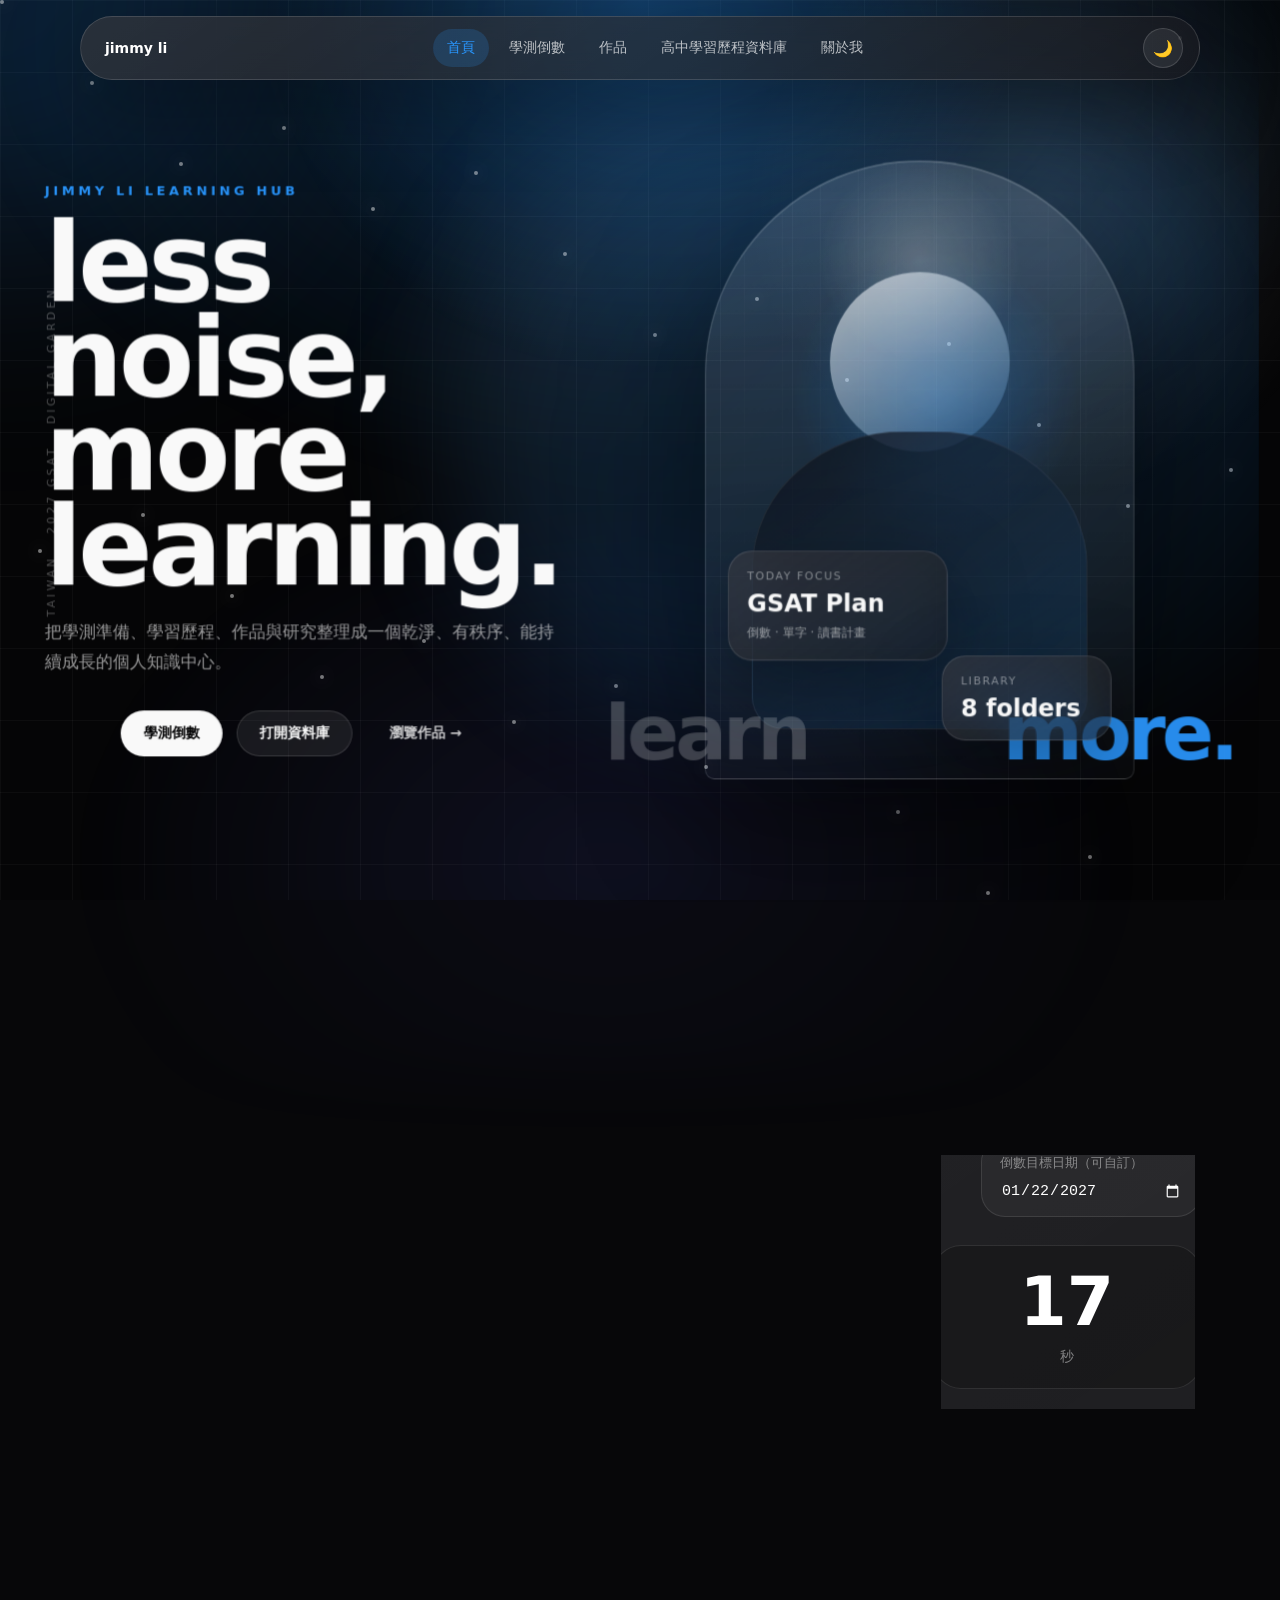
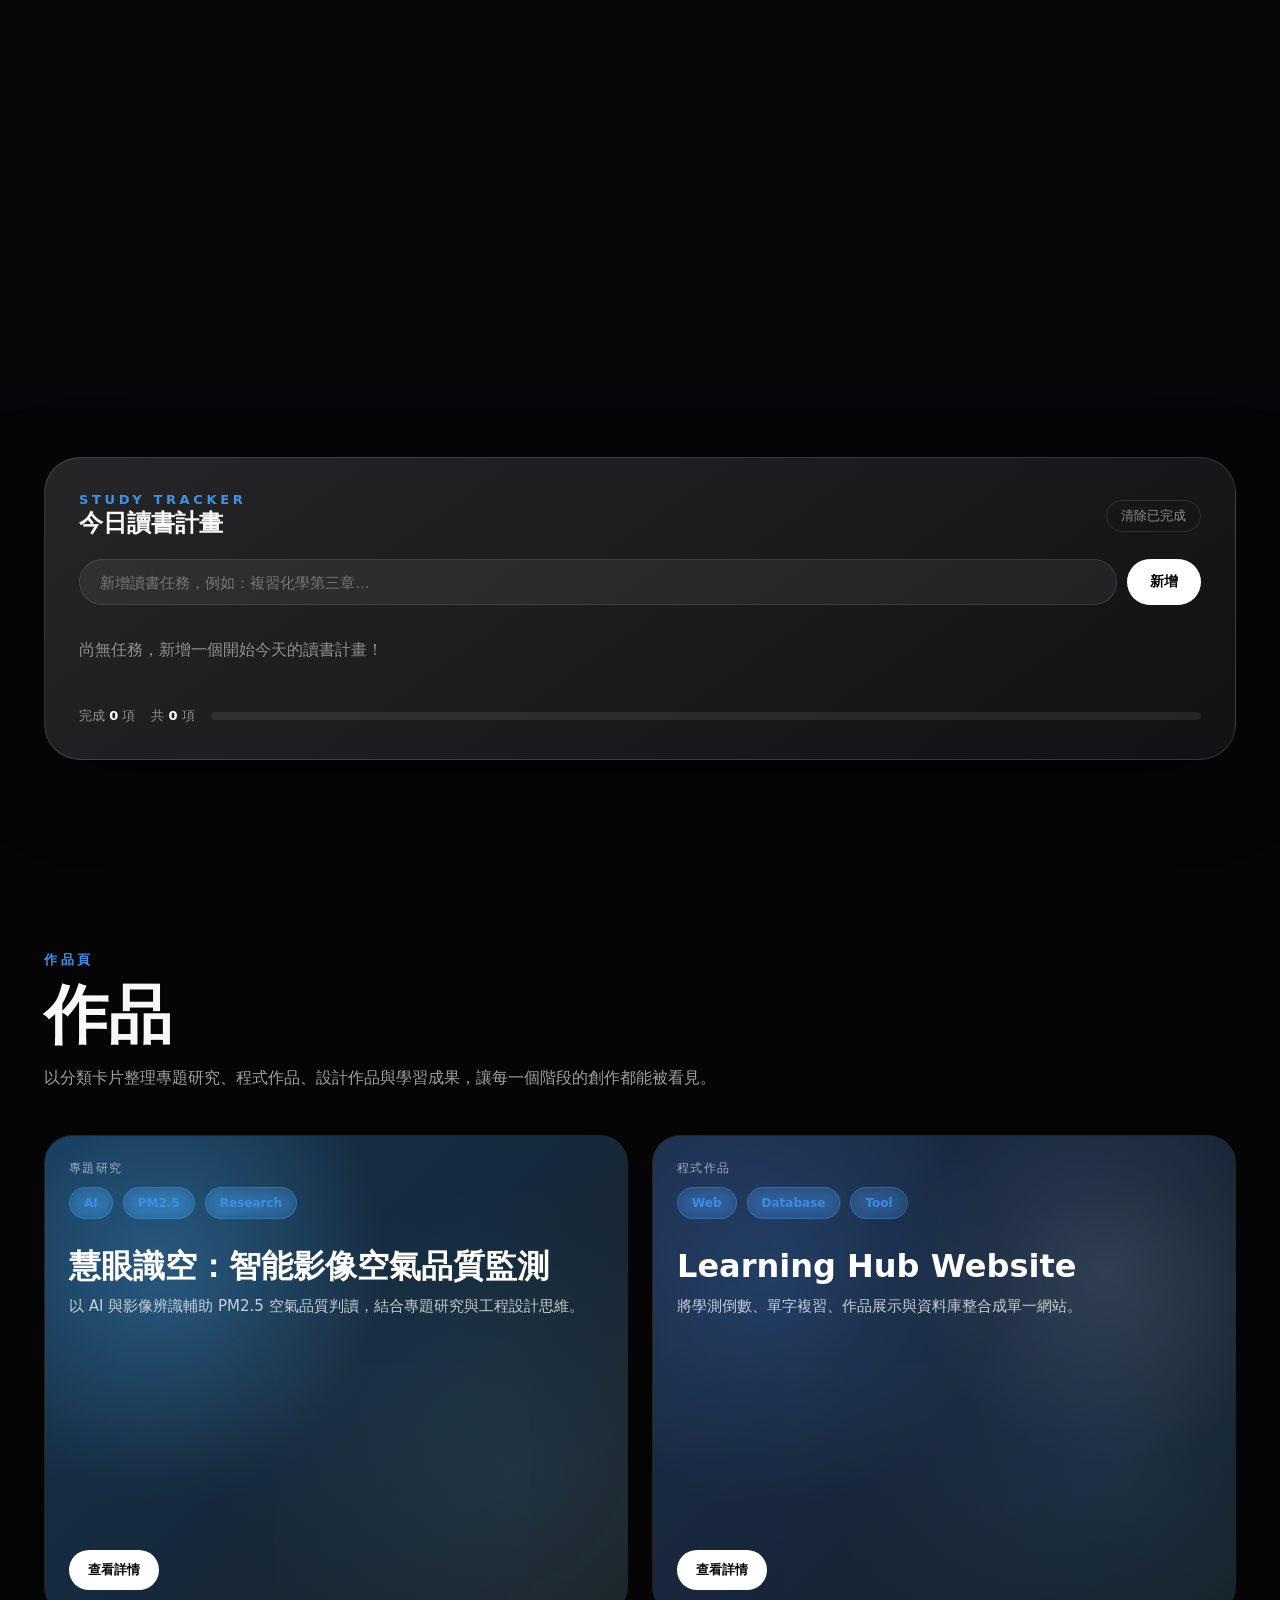
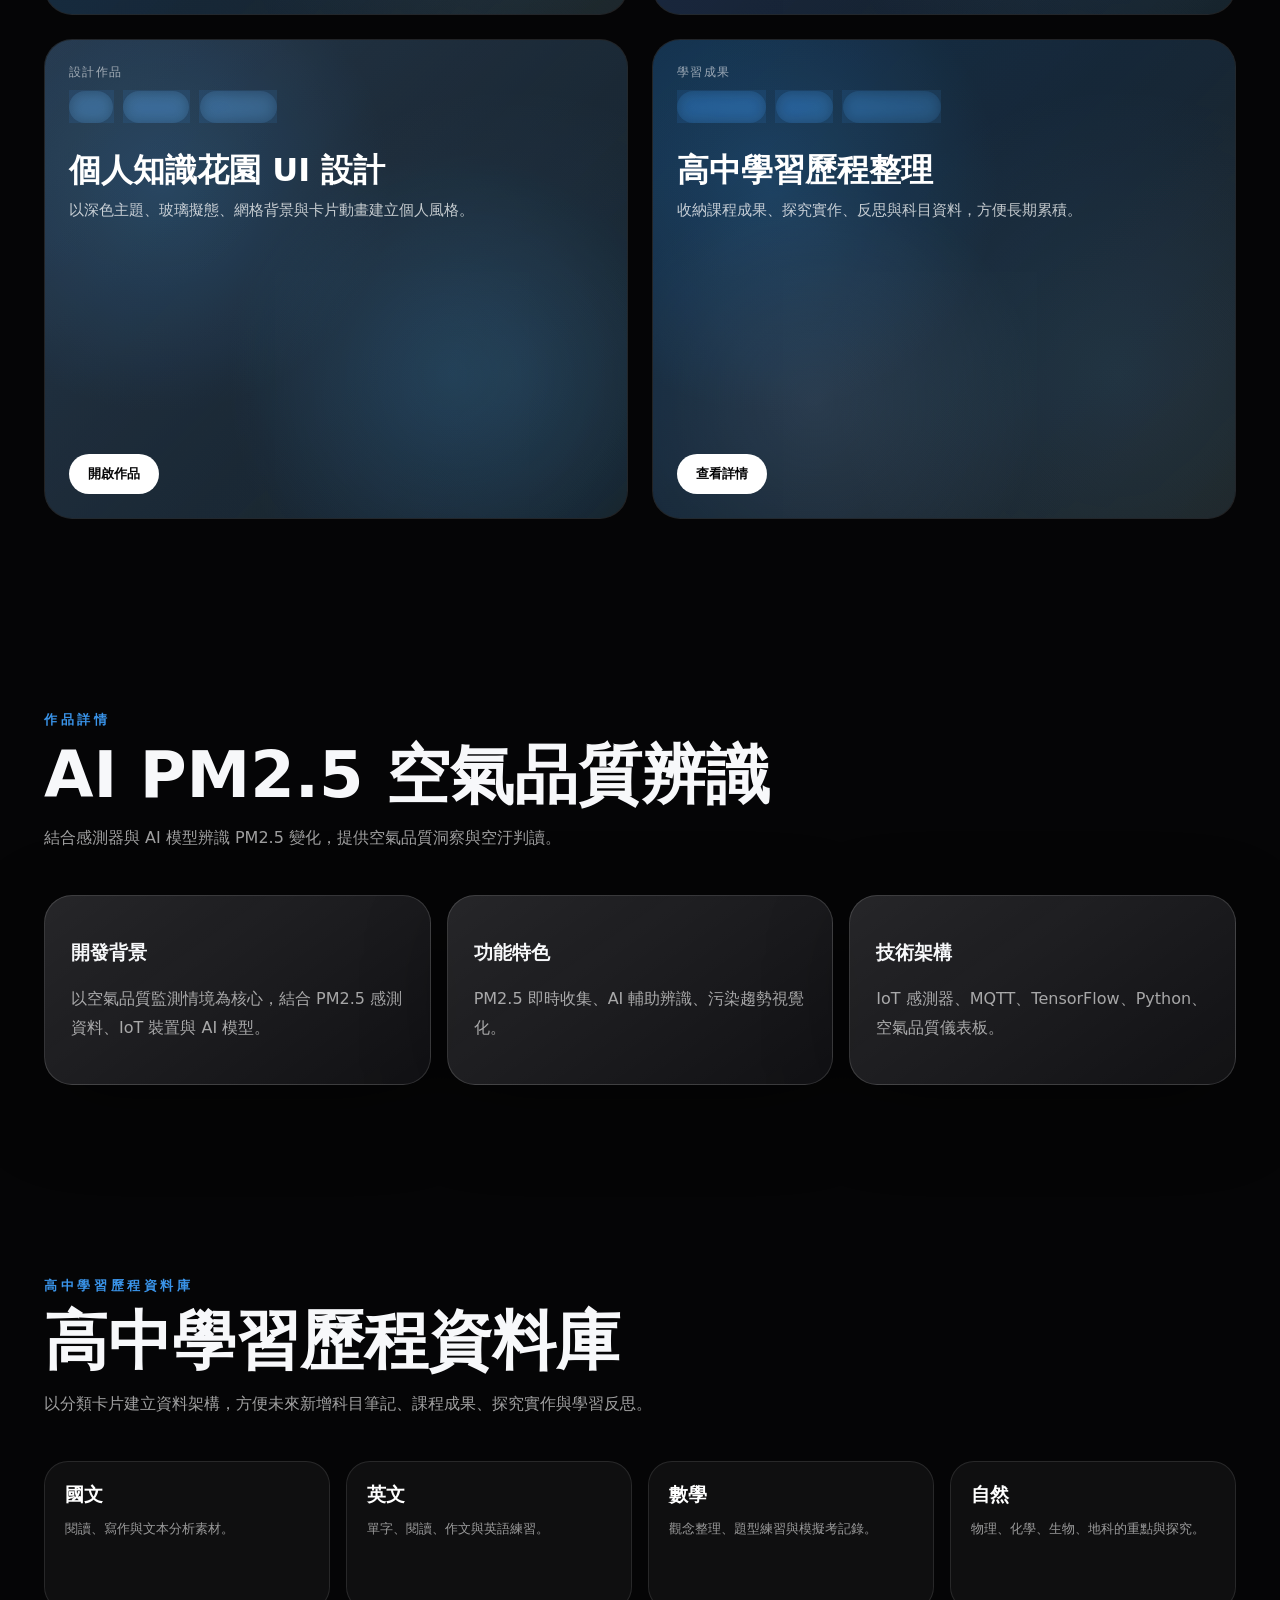
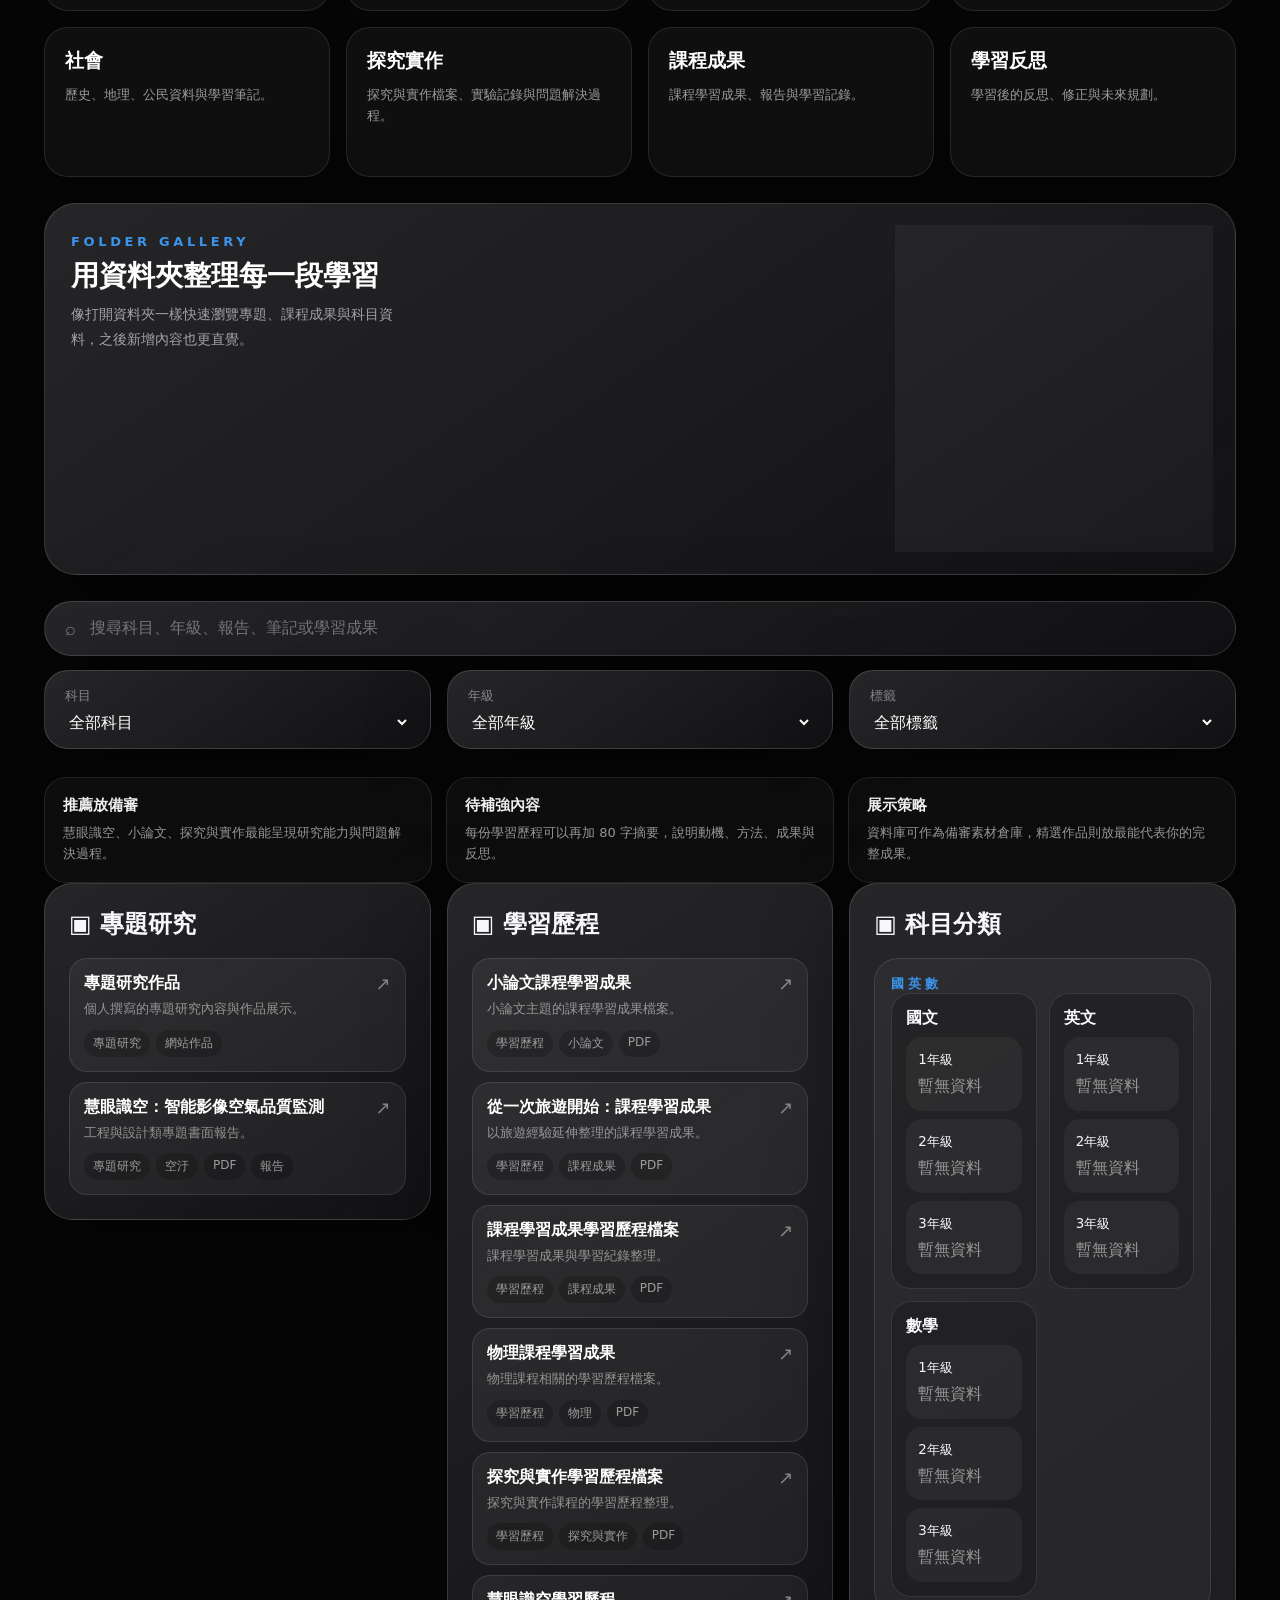
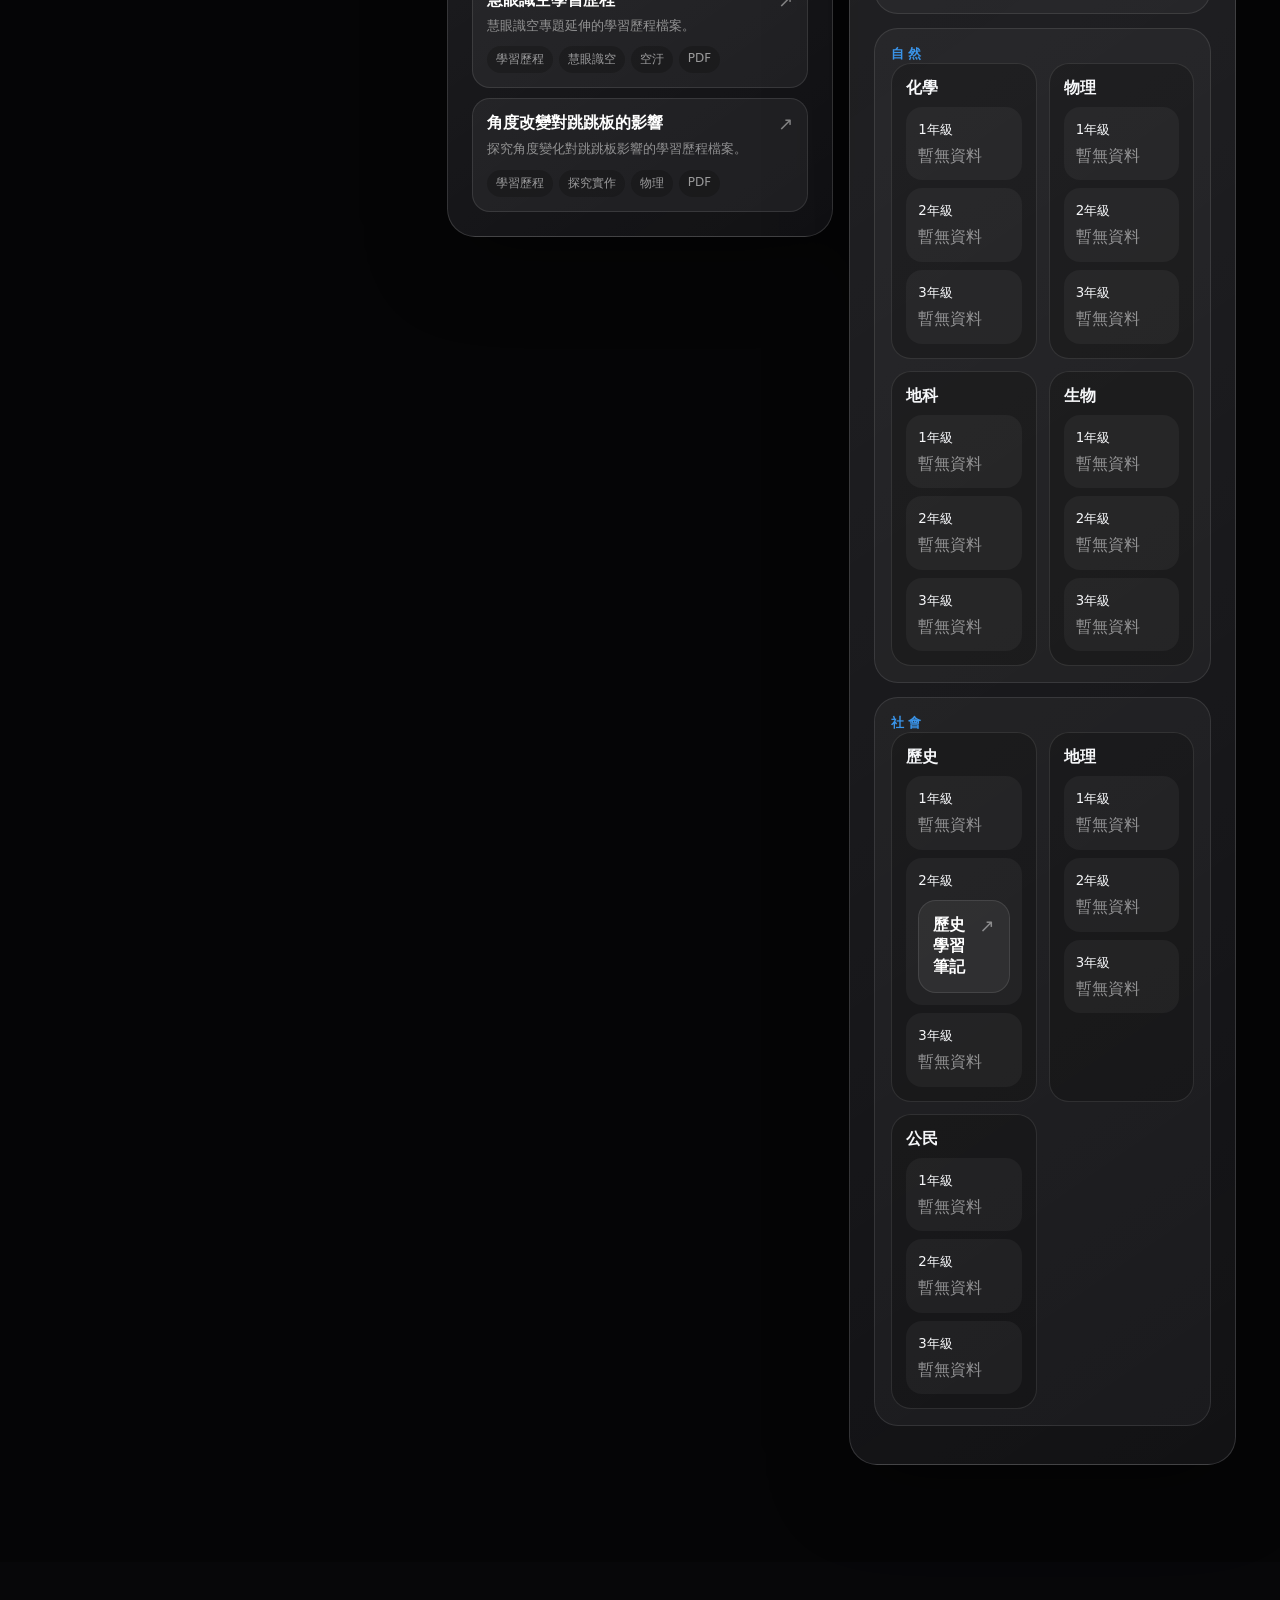
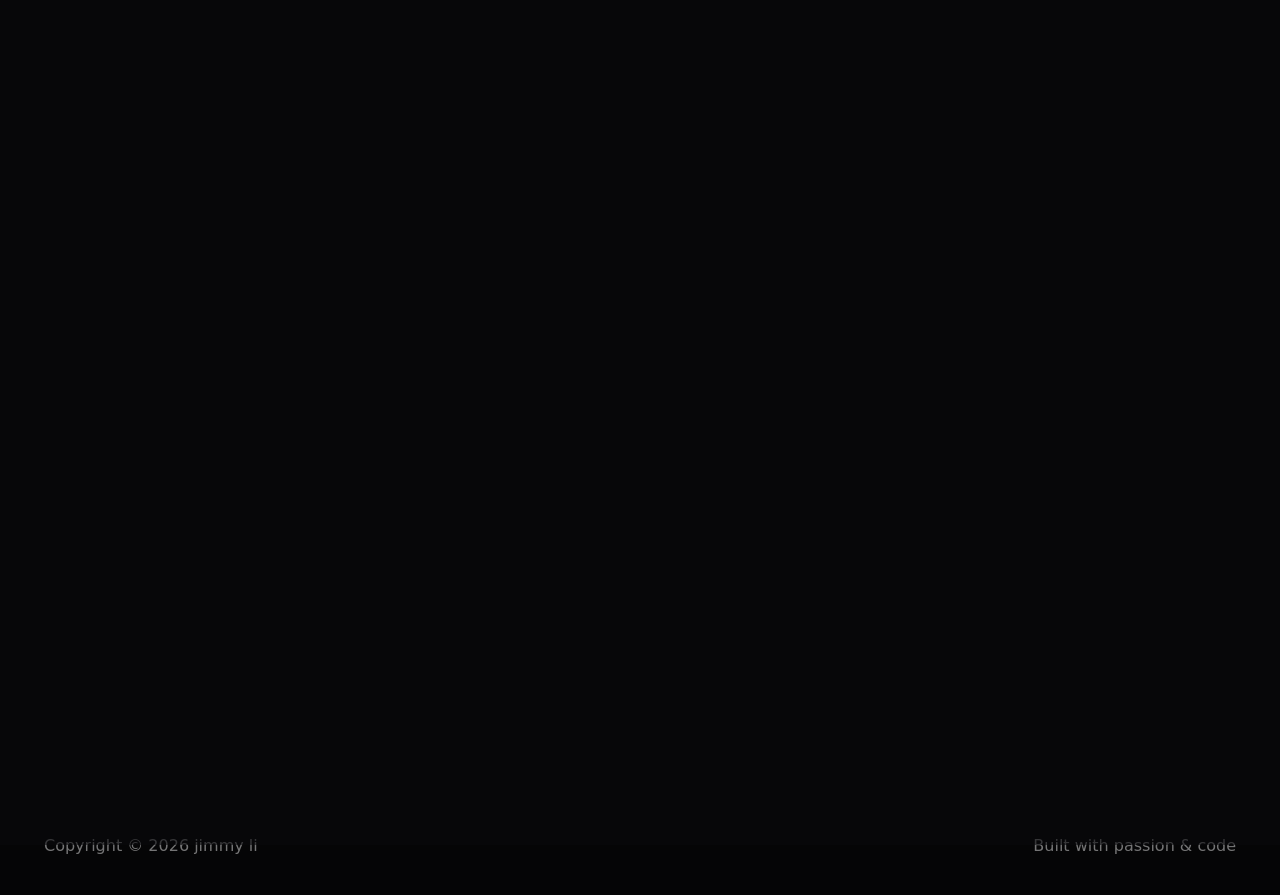
==== commit 9e07a989: "Restore preferred UI and fix overlapping text" ====
--- a/index.html
+++ b/index.html
@@ -40,34 +40,38 @@
   </nav>
 
   <!-- Hero -->
-  <section class="hero calm-hero" id="home" data-scene="hero">
-    <div class="calm-hero-copy reveal">
+  <section class="hero minimalist-hero" id="home" data-scene="hero">
+    <div class="minimalist-rail" aria-hidden="true">
+      <span>TAIWAN</span>
+      <span>2027 GSAT</span>
+      <span>DIGITAL GARDEN</span>
+    </div>
+    <div class="minimalist-copy reveal">
       <div class="eyebrow">jimmy li Learning Hub</div>
-      <h1>Learning Never Stops.</h1>
-      <p>持續學習、持續創作，把學測準備、作品、研究與高中學習歷程整理成一個清楚、安靜、可以長期累積的知識中心。</p>
+      <h1>less noise,<br>more learning.</h1>
+      <p>把學測準備、學習歷程、作品與研究整理成一個乾淨、有秩序、能持續成長的個人知識中心。</p>
       <div class="actions hero-actions">
         <a class="btn" href="#exam-countdown">學測倒數</a>
-        <a class="btn ghost" href="#library">學習資料庫</a>
-        <a class="btn clear" href="#projects">瀏覽作品</a>
-      </div>
-    </div>
-    <div class="calm-dashboard glass" aria-label="Learning Hub overview">
-      <div class="dashboard-topline">
-        <span>Today</span>
-        <strong>GSAT 2027</strong>
-      </div>
-      <div class="calm-metric primary">
-        <small>Study Focus</small>
-        <strong>倒數 · 單字 · 讀書計畫</strong>
-        <p>把每天要做的事情集中整理，降低切換成本。</p>
-      </div>
-      <div class="calm-metric">
-        <small>Library</small>
-        <strong>高中學習歷程資料庫</strong>
-      </div>
-      <div class="calm-metric">
-        <small>Projects</small>
-        <strong>專題研究與作品</strong>
+        <a class="btn ghost" href="#library">打開資料庫</a>
+        <a class="btn clear" href="#projects">瀏覽作品 →</a>
+      </div>
+    </div>
+    <div class="minimalist-visual" aria-label="Learning Hub preview">
+      <div class="portrait-panel">
+        <div class="portrait-grid"></div>
+        <div class="portrait-card glass">
+          <small>Today Focus</small>
+          <strong>GSAT Plan</strong>
+          <span>倒數 · 單字 · 讀書計畫</span>
+        </div>
+        <div class="portrait-card glass compact">
+          <small>Library</small>
+          <strong>8 folders</strong>
+        </div>
+      </div>
+      <div class="overlay-words" aria-hidden="true">
+        <span>learn</span>
+        <span>more.</span>
       </div>
     </div>
   </section>
@@ -288,6 +292,29 @@
       <article class="category-card"><strong>課程成果</strong><p>課程學習成果、報告與學習記錄。</p></article>
       <article class="category-card"><strong>學習反思</strong><p>學習後的反思、修正與未來規劃。</p></article>
     </div>
+    <div class="folder-gallery glass" aria-label="資料夾快速瀏覽">
+      <div class="folder-gallery-copy">
+        <div class="eyebrow">Folder Gallery</div>
+        <h3>用資料夾整理每一段學習</h3>
+        <p>像打開資料夾一樣快速瀏覽專題、課程成果與科目資料，之後新增內容也更直覺。</p>
+      </div>
+      <div class="folder-stack" id="folderStack">
+        <button class="folder-tab active" type="button" data-folder-target="research">
+          <span>01</span><strong>專題研究</strong><small>慧眼識空、空氣品質辨識</small>
+        </button>
+        <button class="folder-tab" type="button" data-folder-target="portfolio">
+          <span>02</span><strong>學習歷程</strong><small>課程成果、探究實作</small>
+        </button>
+        <button class="folder-tab" type="button" data-folder-target="subjects">
+          <span>03</span><strong>科目分類</strong><small>國英數自社 1~3 年級</small>
+        </button>
+      </div>
+      <div class="folder-preview" id="folderPreview">
+        <span>Selected Folder</span>
+        <strong id="folderPreviewTitle">專題研究</strong>
+        <p id="folderPreviewText">集中展示最能代表研究能力與問題解決過程的作品。</p>
+      </div>
+    </div>
     <div class="search glass">
       <span style="color:rgba(255,255,255,.4);font-size:18px">&#8981;</span>
       <input id="librarySearch" type="search" placeholder="搜尋科目、年級、報告、筆記或學習成果">
--- a/assets/css/style.css
+++ b/assets/css/style.css
@@ -480,7 +480,7 @@
     .minimalist-copy{position:relative;z-index:2;max-width:560px;text-align:left}
     .minimalist-copy h1{font-size:clamp(58px,8.6vw,128px);line-height:.86;letter-spacing:-.04em;margin:18px 0 22px;color:#fff;text-transform:lowercase}
     .minimalist-copy p{max-width:520px;font-size:17px;color:rgba(255,255,255,.62)}
-    .minimalist-visual{position:relative;min-height:640px;display:grid;place-items:center}
+    .minimalist-visual{position:relative;min-height:640px;display:grid;place-items:center;overflow:visible}
     .portrait-panel{position:relative;width:min(430px,70vw);height:min(620px,82vh);border-radius:999px 999px 44px 44px;overflow:hidden;border:1px solid rgba(255,255,255,.14);background:
       radial-gradient(circle at 50% 16%,rgba(255,255,255,.22),transparent 18%),
       radial-gradient(circle at 54% 38%,rgba(41,151,255,.28),transparent 32%),
@@ -489,12 +489,12 @@
     .portrait-panel:before{content:"";position:absolute;left:50%;top:18%;width:42%;aspect-ratio:1;border-radius:999px;transform:translateX(-50%);background:linear-gradient(145deg,rgba(255,255,255,.72),rgba(41,151,255,.2));filter:blur(.2px);opacity:.9}
     .portrait-panel:after{content:"";position:absolute;left:50%;bottom:8%;width:78%;height:48%;border-radius:46% 46% 32px 32px;transform:translateX(-50%);background:linear-gradient(145deg,rgba(18,22,31,.9),rgba(41,151,255,.16));border:1px solid rgba(255,255,255,.08)}
     .portrait-grid{position:absolute;inset:0;background:linear-gradient(rgba(255,255,255,.035) 1px,transparent 1px),linear-gradient(90deg,rgba(255,255,255,.035) 1px,transparent 1px);background-size:38px 38px;mask-image:linear-gradient(#000,transparent 86%)}
-    .portrait-card{position:absolute;left:-42px;bottom:130px;width:220px;padding:18px;border-radius:24px;z-index:2;animation:float 8s ease-in-out infinite}
-    .portrait-card.compact{left:auto;right:-36px;bottom:70px;width:170px;animation-delay:1.2s}
+    .portrait-card{position:absolute;left:22px;bottom:118px;width:min(220px,calc(100% - 44px));padding:18px;border-radius:24px;z-index:3;animation:float 8s ease-in-out infinite}
+    .portrait-card.compact{left:auto;right:22px;bottom:38px;width:min(170px,calc(100% - 44px));animation-delay:1.2s}
     .portrait-card small{display:block;color:rgba(255,255,255,.48);font-size:11px;letter-spacing:.14em;text-transform:uppercase;margin-bottom:8px}
     .portrait-card strong{display:block;color:#fff;font-size:24px;line-height:1.1}
     .portrait-card span{display:block;color:rgba(255,255,255,.58);font-size:12px;margin-top:8px}
-    .overlay-words{position:absolute;inset:auto 0 24px;z-index:3;display:flex;justify-content:space-between;pointer-events:none;font-size:clamp(58px,9vw,148px);font-weight:900;letter-spacing:-.07em;line-height:.8;color:rgba(255,255,255,.92);mix-blend-mode:difference;text-transform:lowercase}
+    .overlay-words{position:absolute;inset:auto 0 24px;z-index:1;display:flex;justify-content:space-between;pointer-events:none;font-size:clamp(42px,6vw,92px);font-weight:900;letter-spacing:-.05em;line-height:.85;color:rgba(255,255,255,.22);mix-blend-mode:normal;text-transform:lowercase}
     .overlay-words span:last-child{color:rgba(41,151,255,.95)}
     .folder-gallery{display:grid;grid-template-columns:.85fr 1.15fr .8fr;gap:18px;align-items:stretch;border-radius:32px;padding:22px;margin:4px 0 26px}
     .folder-gallery-copy{padding:8px 4px}
@@ -522,29 +522,7 @@
     body.light .folder-gallery-copy p,body.light .folder-tab small,body.light .folder-preview p{color:rgba(0,0,0,.58)}
     body.light .folder-tab,body.light .folder-preview{background:rgba(255,255,255,.68);border-color:rgba(0,0,0,.1)}
     body.light .folder-tab span,body.light .folder-preview span{color:rgba(0,0,0,.4)}
-    body.light .overlay-words{mix-blend-mode:normal;color:rgba(0,0,0,.82)}
-
-    /* ── Calm Apple/Linear style hero ── */
-    .calm-hero{min-height:100vh;grid-template-columns:1fr .78fr;align-items:center;gap:56px;padding-top:124px;padding-bottom:88px;overflow:hidden}
-    .calm-hero:before{content:"";position:absolute;inset:18% 8% auto auto;width:min(640px,70vw);height:420px;border-radius:999px;background:radial-gradient(circle at 50% 50%,rgba(41,151,255,.2),rgba(41,151,255,.08) 36%,transparent 68%);filter:blur(48px);z-index:-1}
-    .calm-hero-copy{max-width:760px}
-    .calm-hero-copy h1{font-size:clamp(64px,8.8vw,118px);line-height:.98;letter-spacing:-.045em;margin:18px 0 22px;color:white}
-    .calm-hero-copy p{max-width:680px;font-size:18px;color:rgba(255,255,255,.62)}
-    .calm-dashboard{border-radius:34px;padding:22px;display:grid;gap:14px;align-self:center;background:linear-gradient(145deg,rgba(255,255,255,.12),rgba(255,255,255,.045)),rgba(7,9,13,.62)}
-    .dashboard-topline{display:flex;justify-content:space-between;gap:14px;color:rgba(255,255,255,.5);font-size:13px}
-    .dashboard-topline strong{color:rgba(255,255,255,.78)}
-    .calm-metric{border:1px solid rgba(255,255,255,.1);border-radius:24px;padding:18px;background:rgba(255,255,255,.04);transition:.24s}
-    .calm-metric:hover{border-color:rgba(41,151,255,.36);background:rgba(41,151,255,.07);transform:translateY(-2px)}
-    .calm-metric.primary{padding:22px;min-height:156px;background:linear-gradient(135deg,rgba(41,151,255,.14),rgba(255,255,255,.045))}
-    .calm-metric small{display:block;color:rgba(255,255,255,.42);font-size:12px;letter-spacing:.14em;text-transform:uppercase;margin-bottom:10px}
-    .calm-metric strong{display:block;color:white;font-size:20px;line-height:1.3}
-    .calm-metric.primary strong{font-size:28px}
-    .calm-metric p{font-size:14px;margin:12px 0 0;color:rgba(255,255,255,.55);line-height:1.65}
-    body.light .calm-hero-copy h1{color:#0a0b0e}
-    body.light .calm-hero-copy p{color:rgba(0,0,0,.58)}
-    body.light .calm-dashboard,body.light .calm-metric{background:rgba(255,255,255,.72);border-color:rgba(0,0,0,.1)}
-    body.light .dashboard-topline,body.light .calm-metric small,body.light .calm-metric p{color:rgba(0,0,0,.52)}
-    body.light .dashboard-topline strong,body.light .calm-metric strong{color:#0a0b0e}
+    body.light .overlay-words{mix-blend-mode:normal;color:rgba(0,0,0,.16)}
 
     @media(max-width:900px){
       #library.reveal{opacity:1!important;animation:none!important;transform:none!important}
@@ -553,14 +531,12 @@
       #library .library-categories,#library .library-layout,#library .filters{display:grid!important}
       #library .folder,#library .category-card,#library .review-card{opacity:1!important;visibility:visible!important}
       .hero{grid-template-columns:1fr}
-      .calm-hero{gap:28px;padding-top:132px}
-      .calm-dashboard{max-width:620px;width:100%}
       .minimalist-hero{gap:18px;text-align:left;padding-top:132px}
       .minimalist-rail{display:none}
       .minimalist-copy{max-width:100%}
       .minimalist-visual{min-height:480px}
       .portrait-panel{width:min(380px,82vw);height:500px}
-      .overlay-words{font-size:clamp(54px,15vw,100px);bottom:34px}
+      .overlay-words{display:none}
       .folder-gallery{grid-template-columns:1fr}
       .landing-hero{padding-top:124px}
       .hero-preview-stack{min-height:420px}
@@ -594,11 +570,6 @@
     @media(max-width:560px){
       section{padding:96px 18px 76px}
       .hero{padding-top:150px}
-      .calm-hero{padding-top:136px}
-      .calm-hero-copy h1{font-size:clamp(52px,15vw,74px)}
-      .calm-hero-copy p{font-size:15px}
-      .calm-dashboard{border-radius:28px;padding:18px}
-      .calm-metric.primary strong{font-size:23px}
       .minimalist-hero{padding-top:138px}
       .minimalist-copy h1{font-size:clamp(54px,17vw,78px)}
       .minimalist-copy p{font-size:15px}
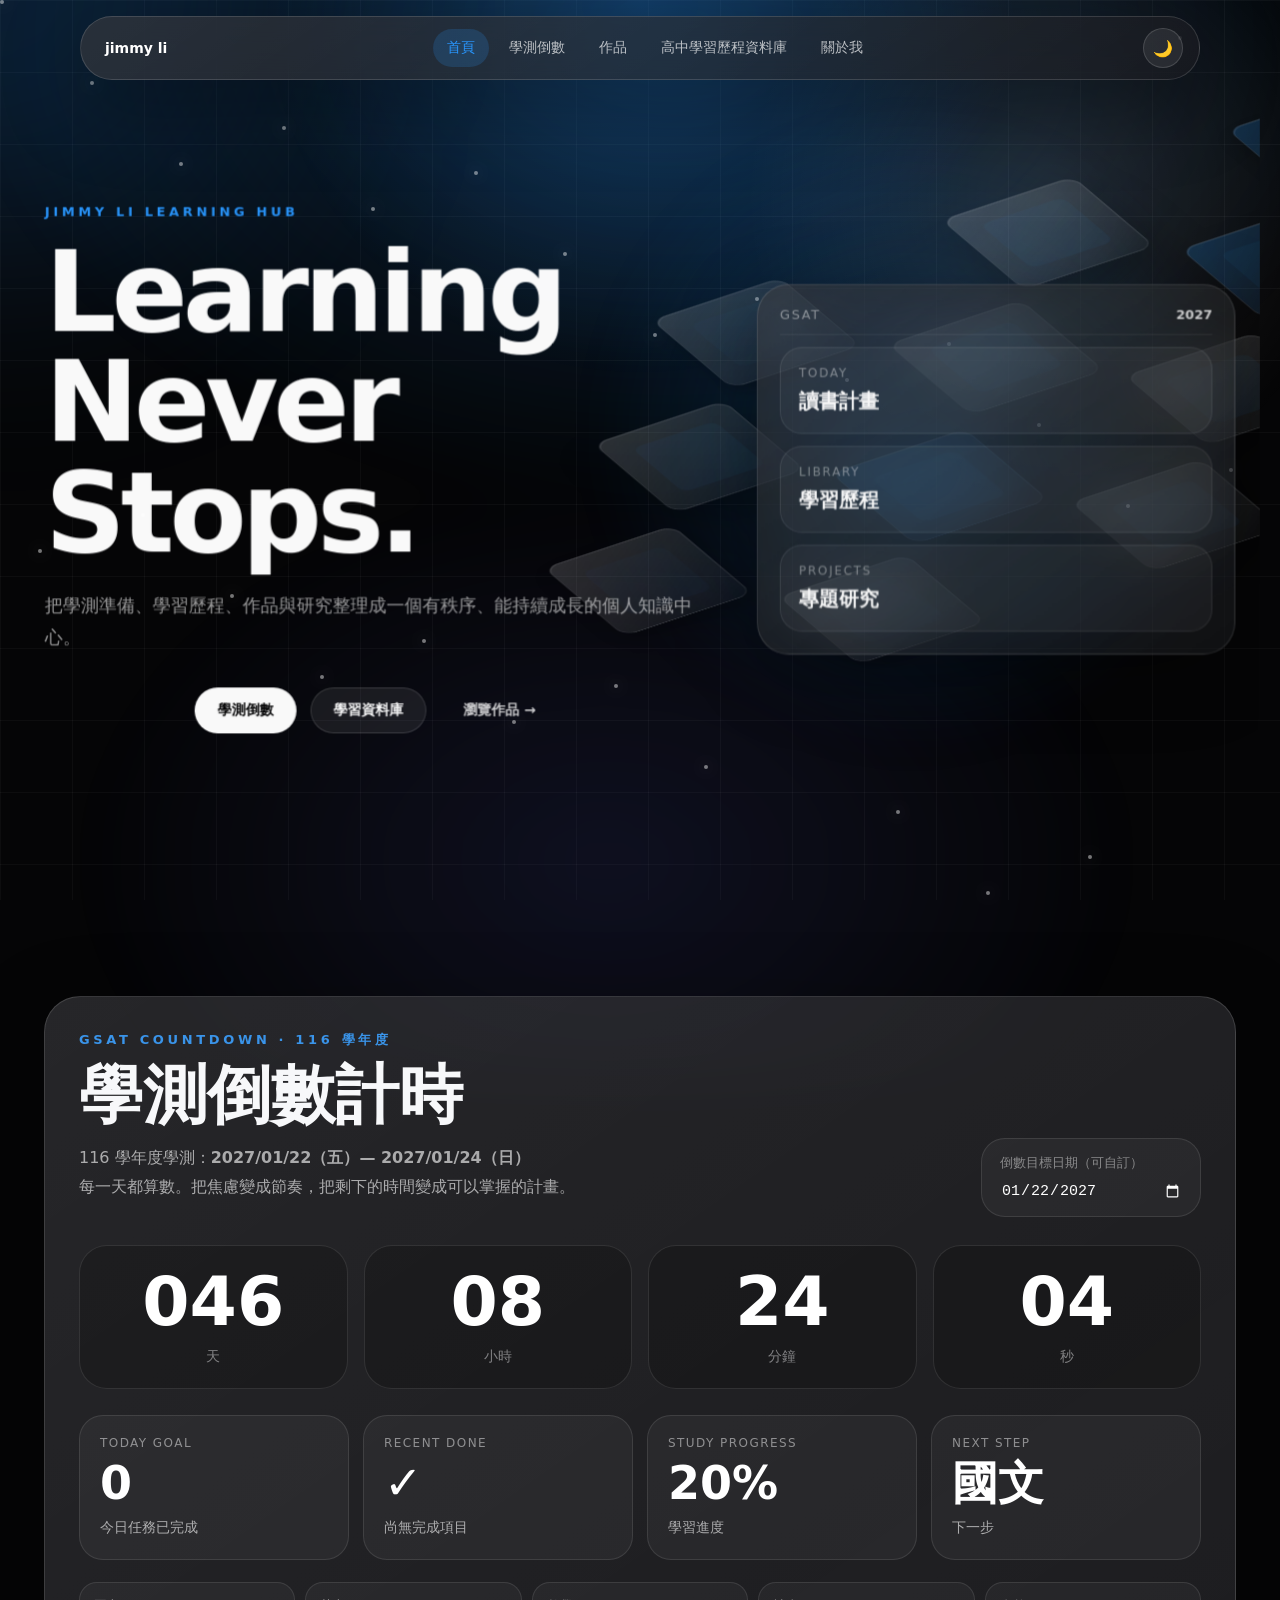
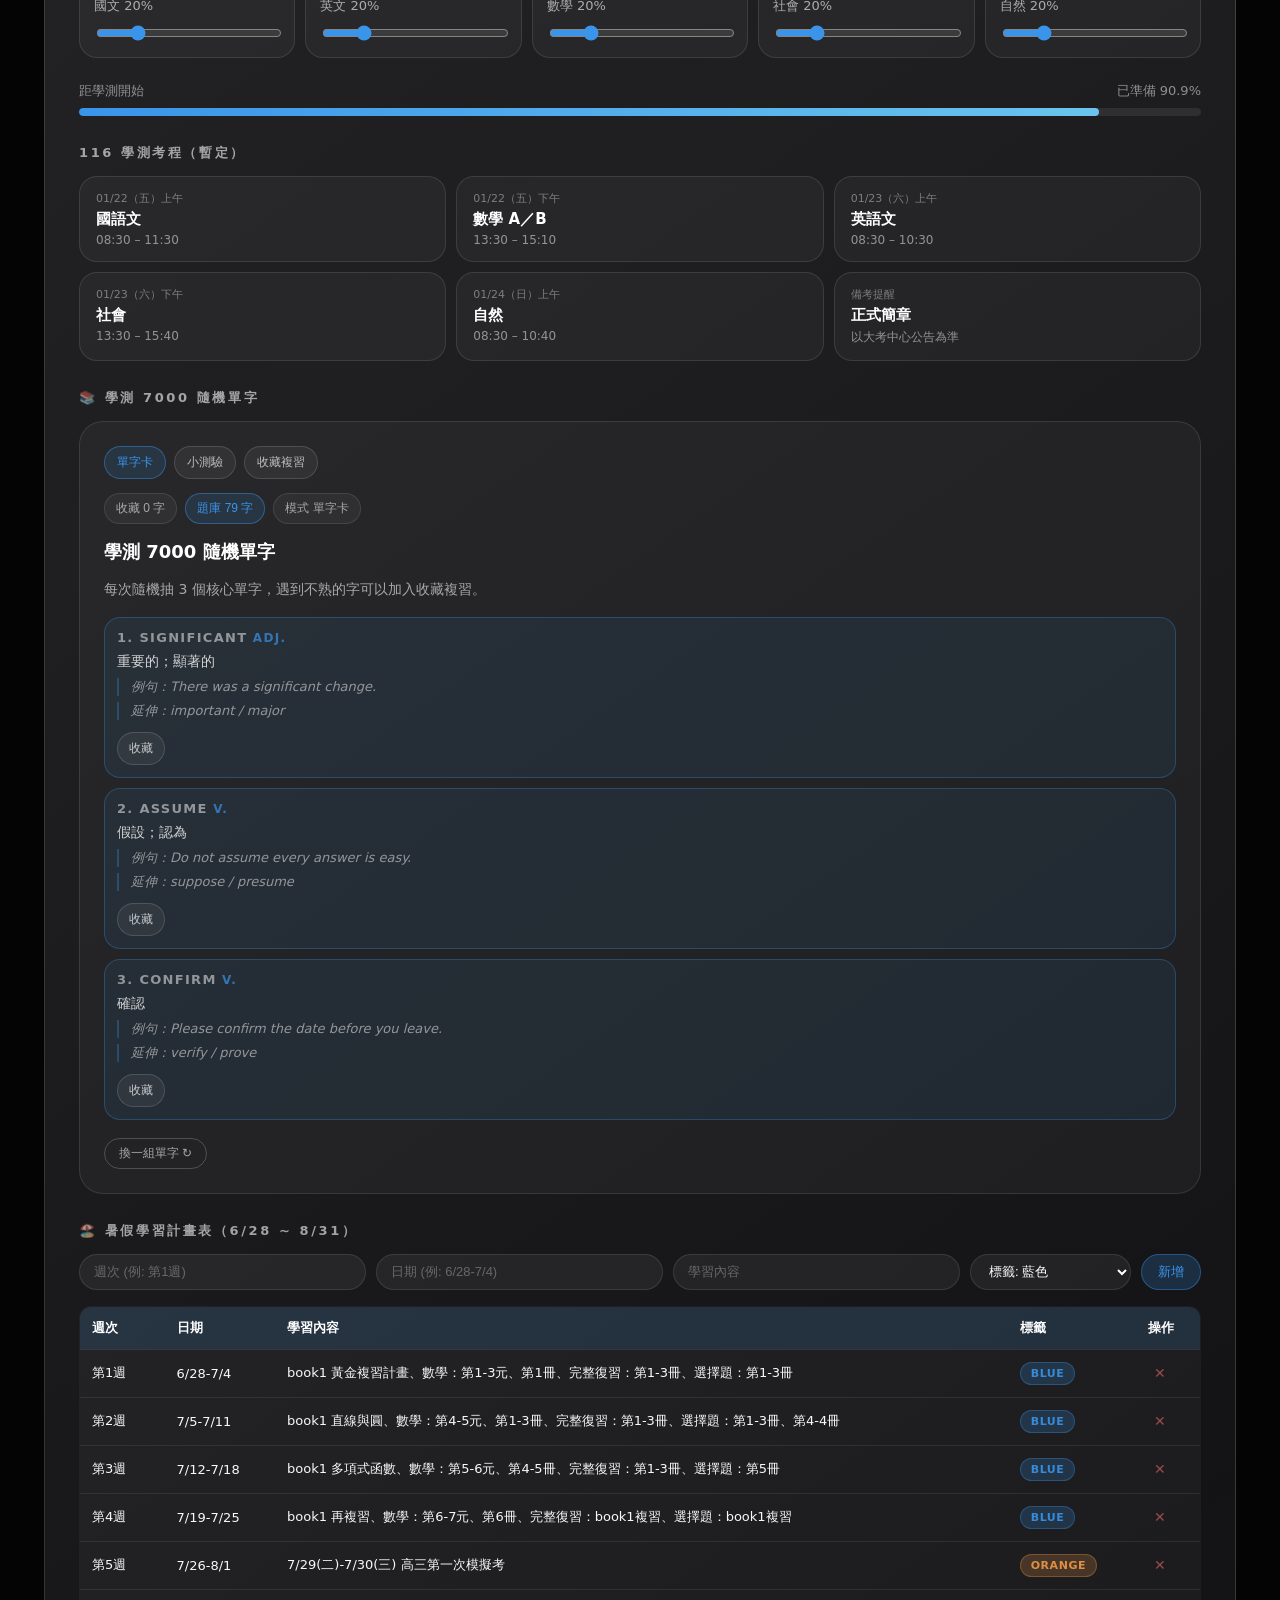
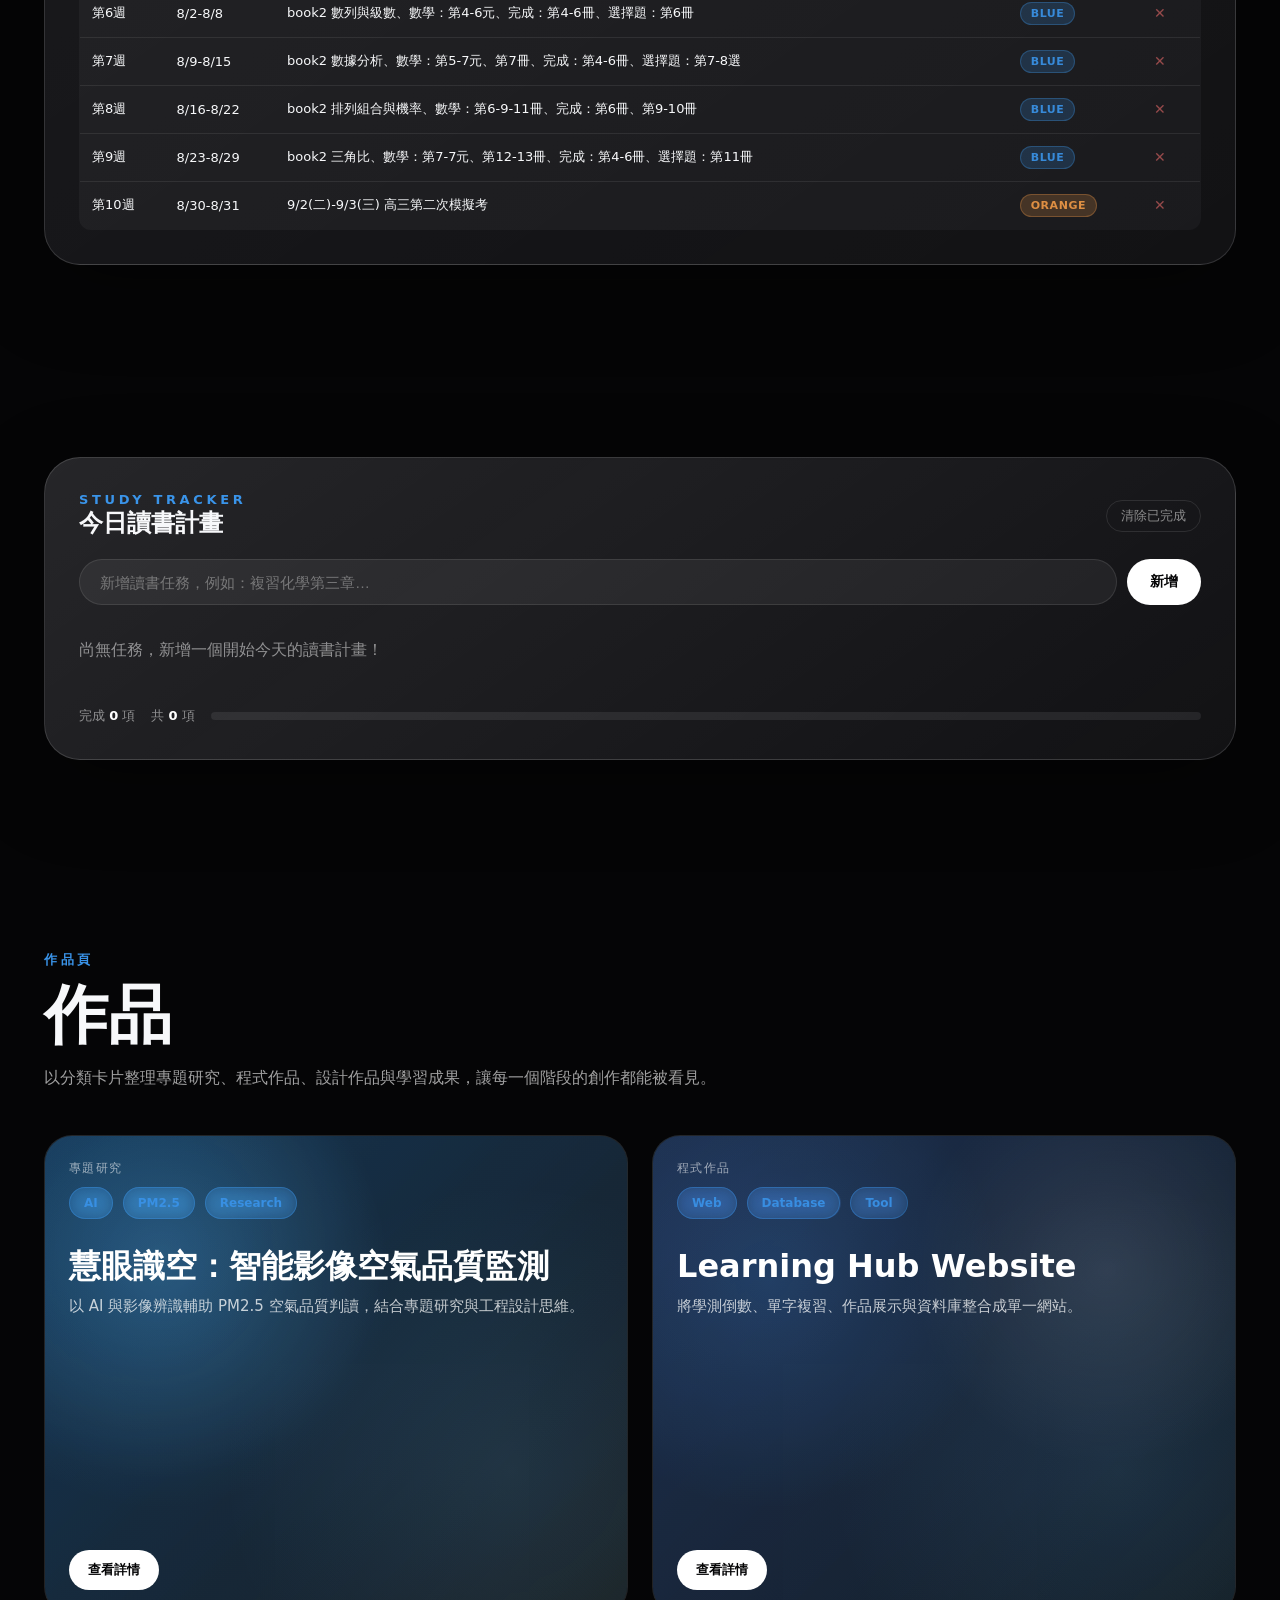
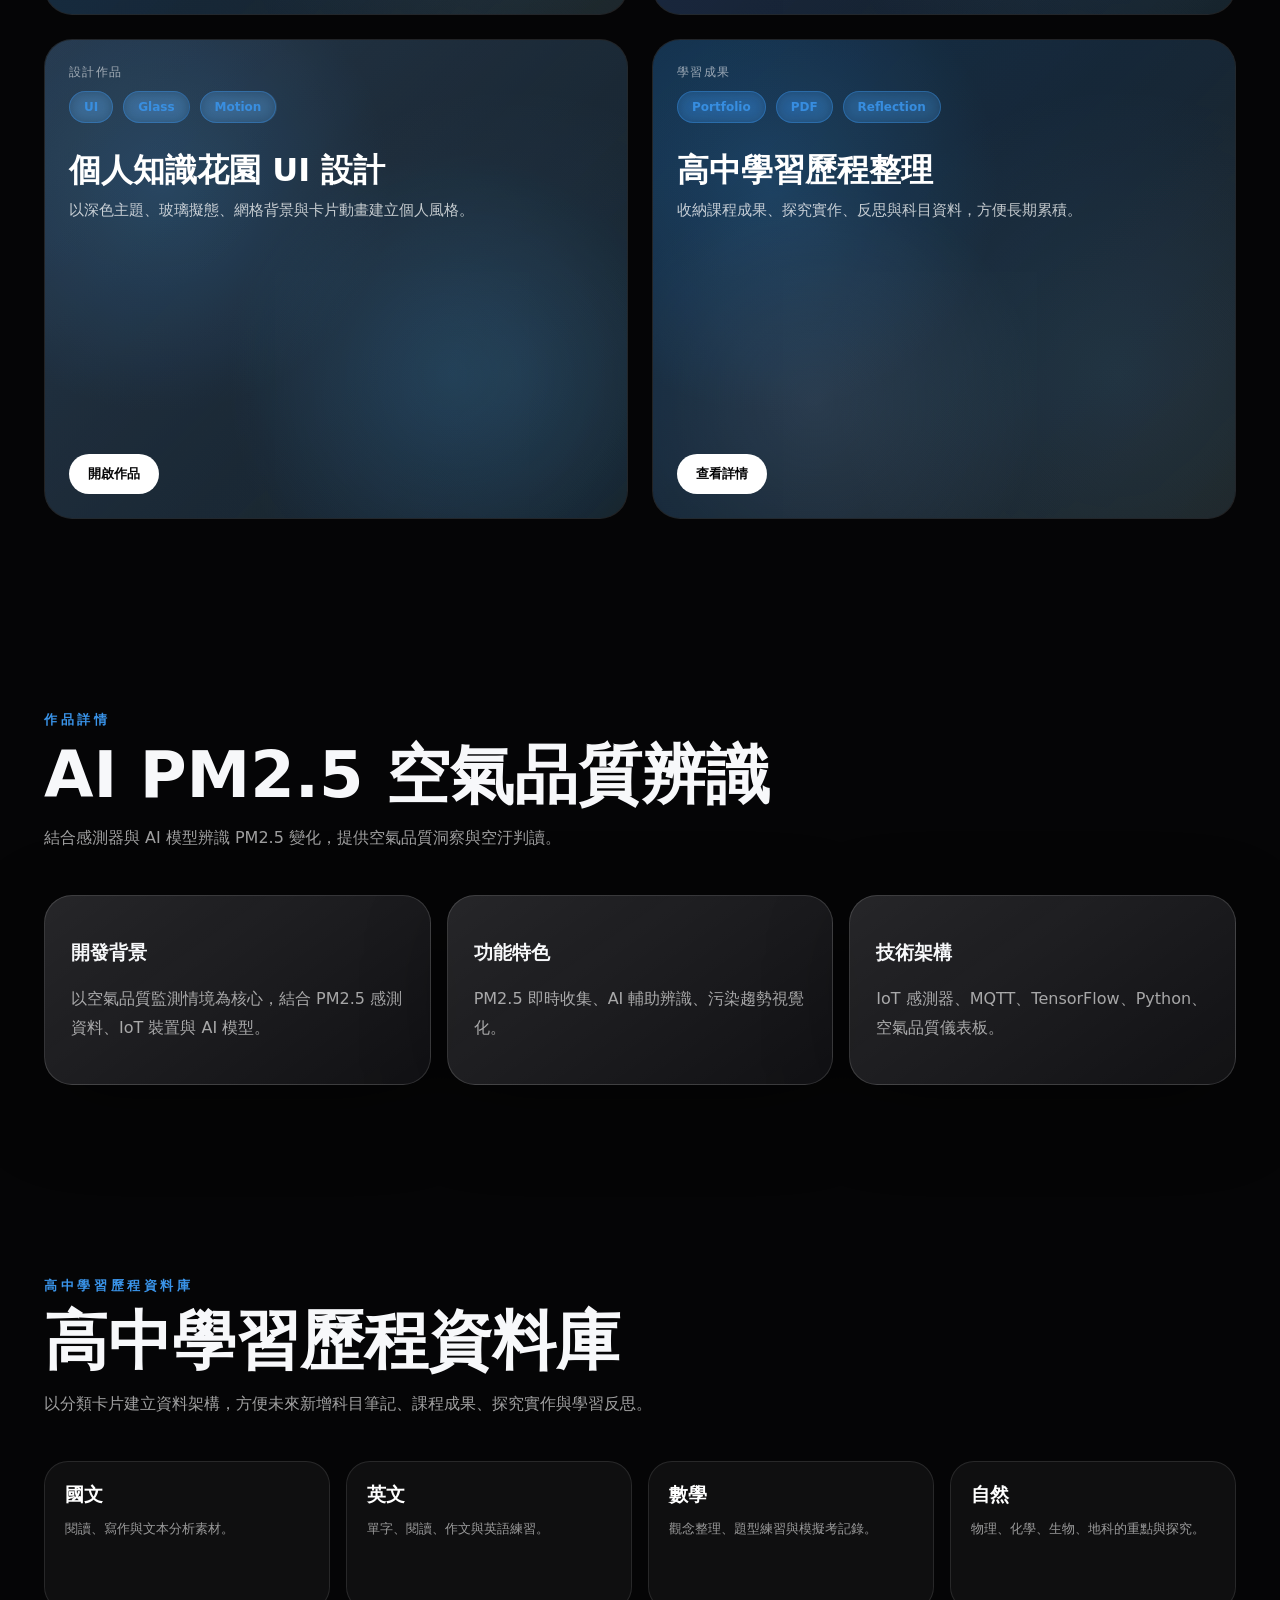
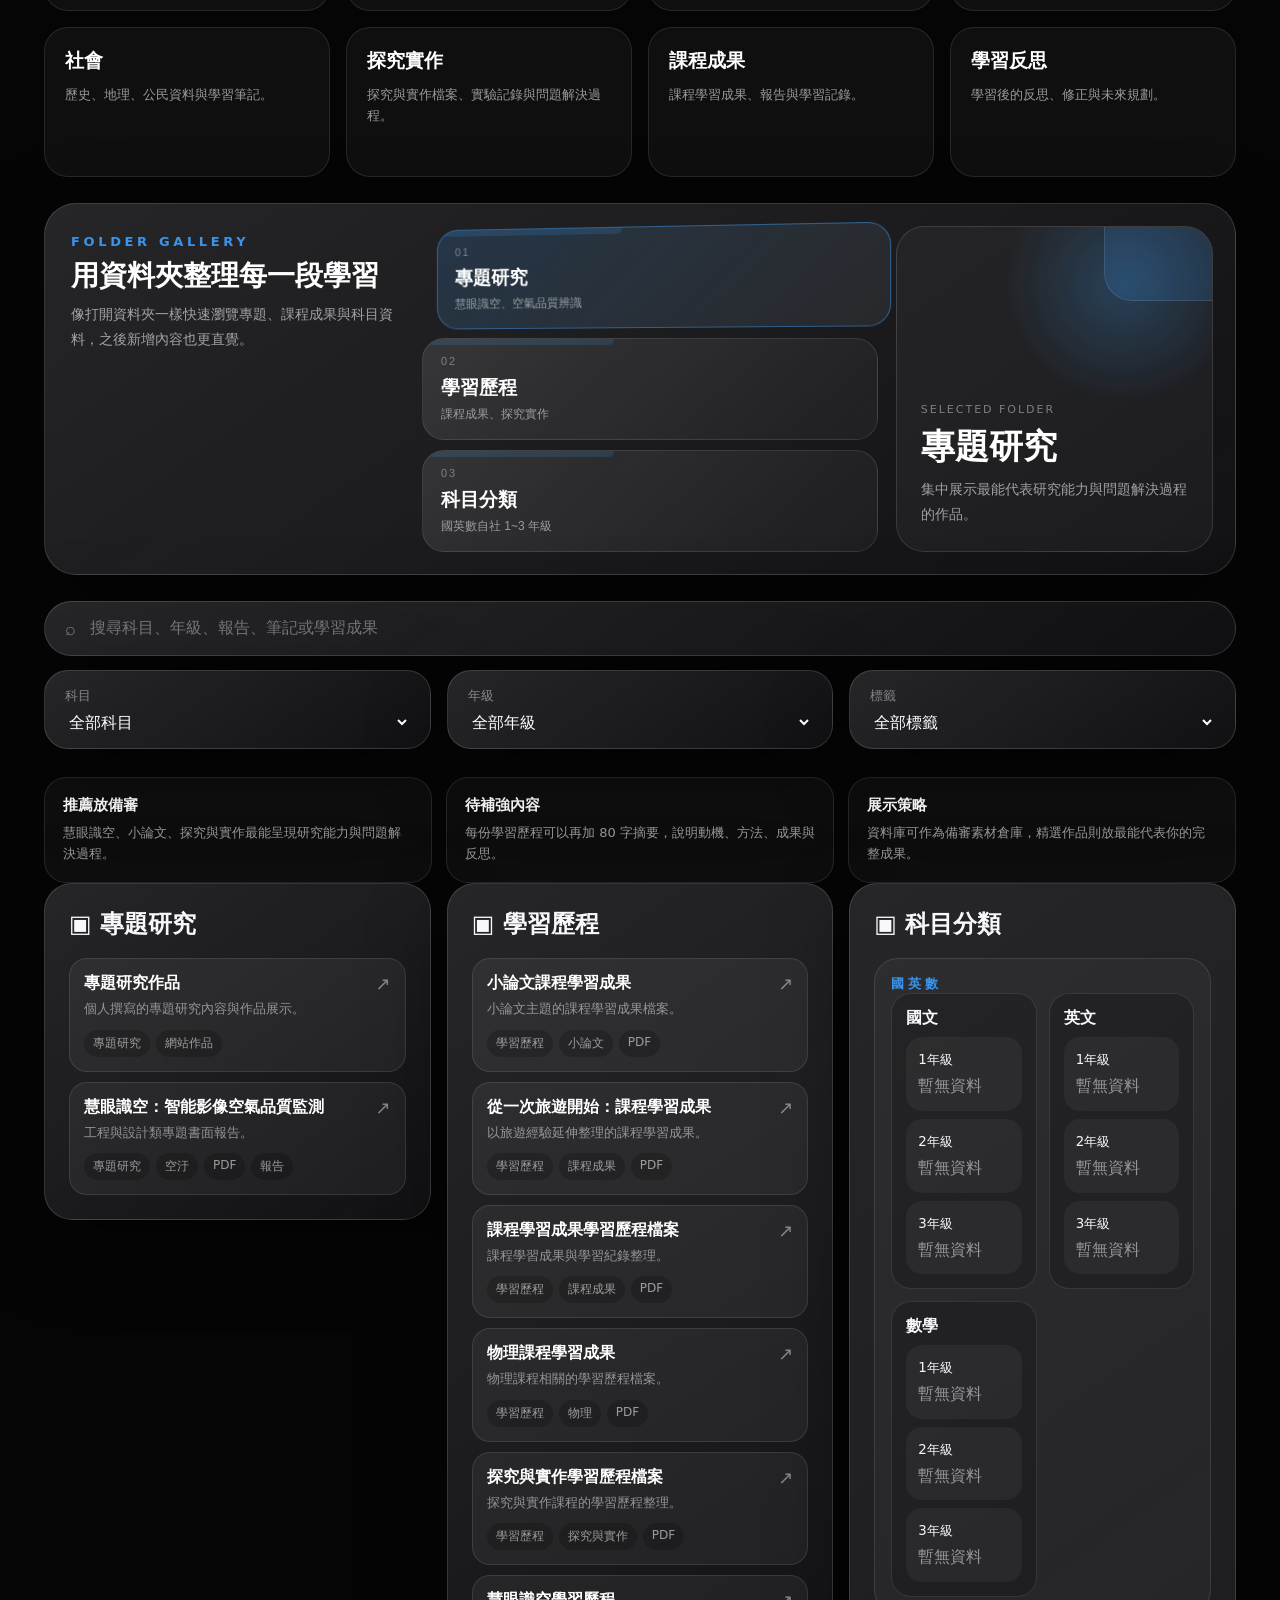
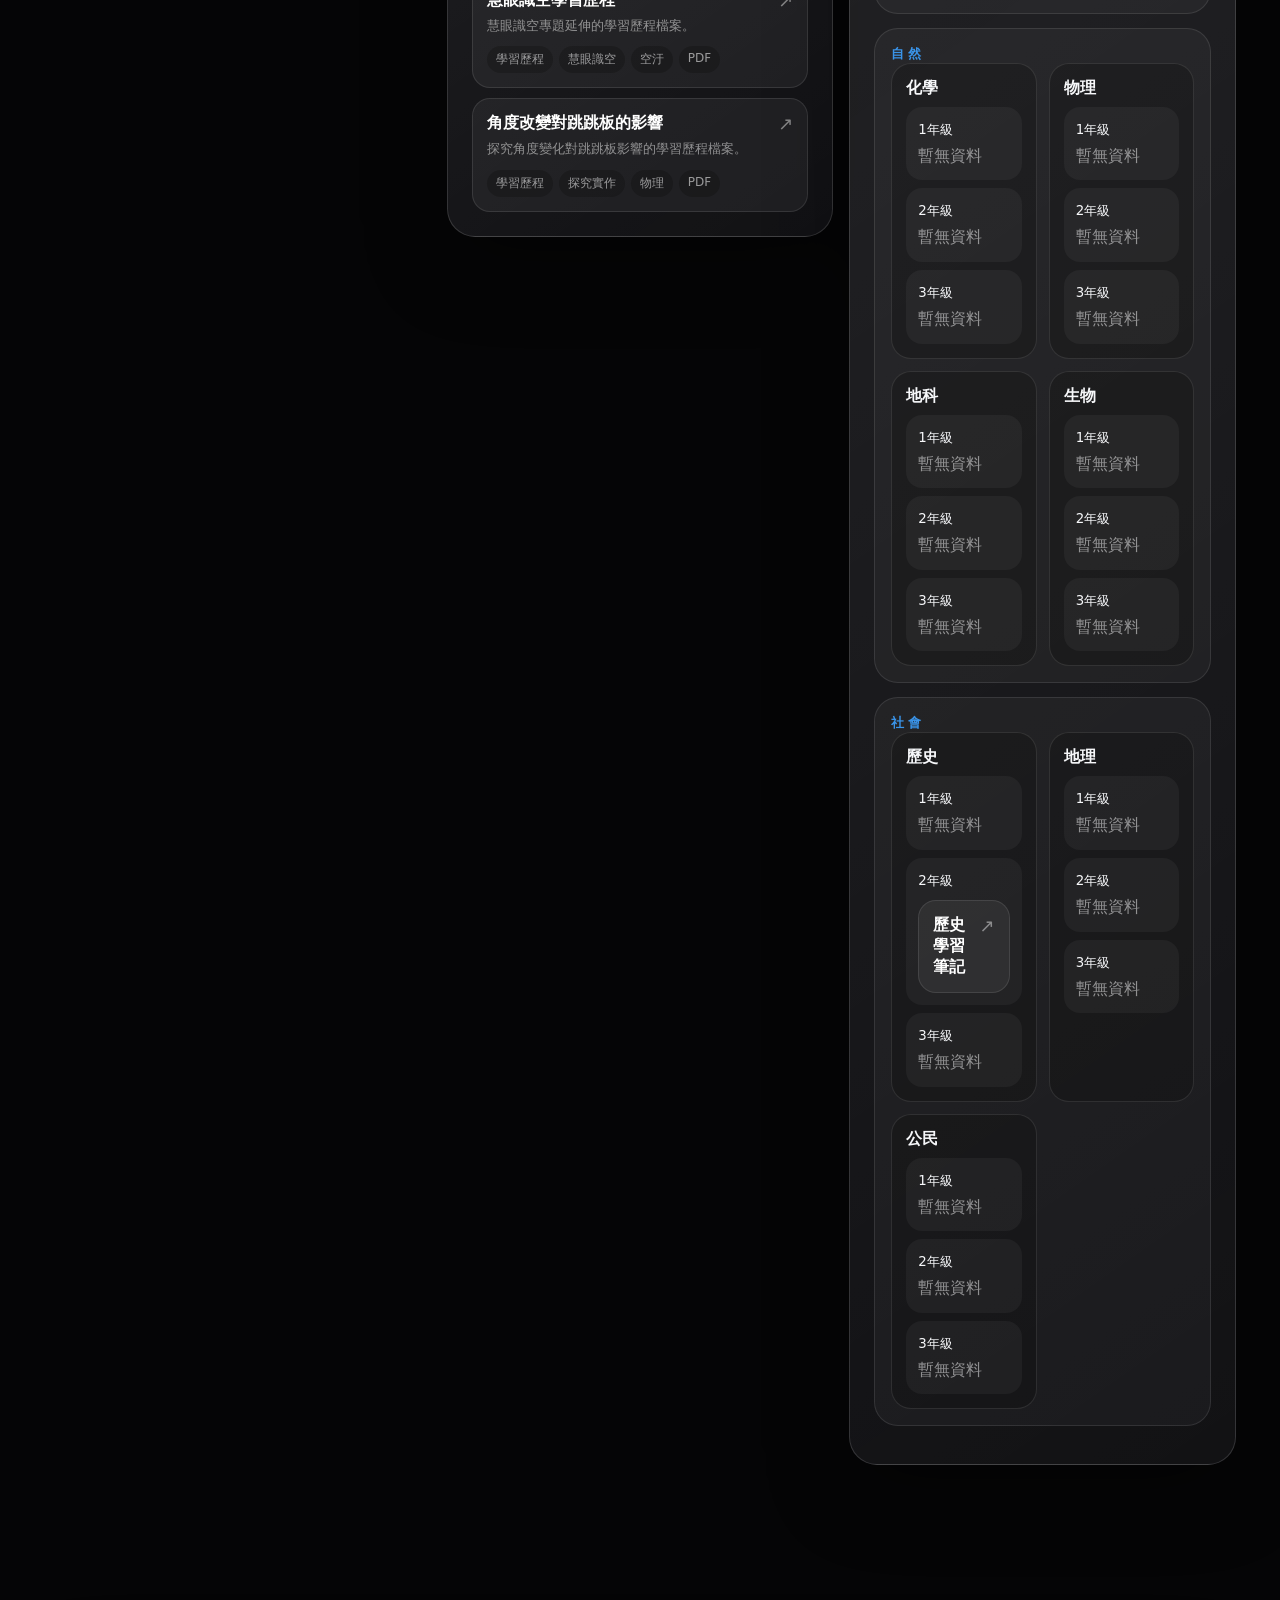
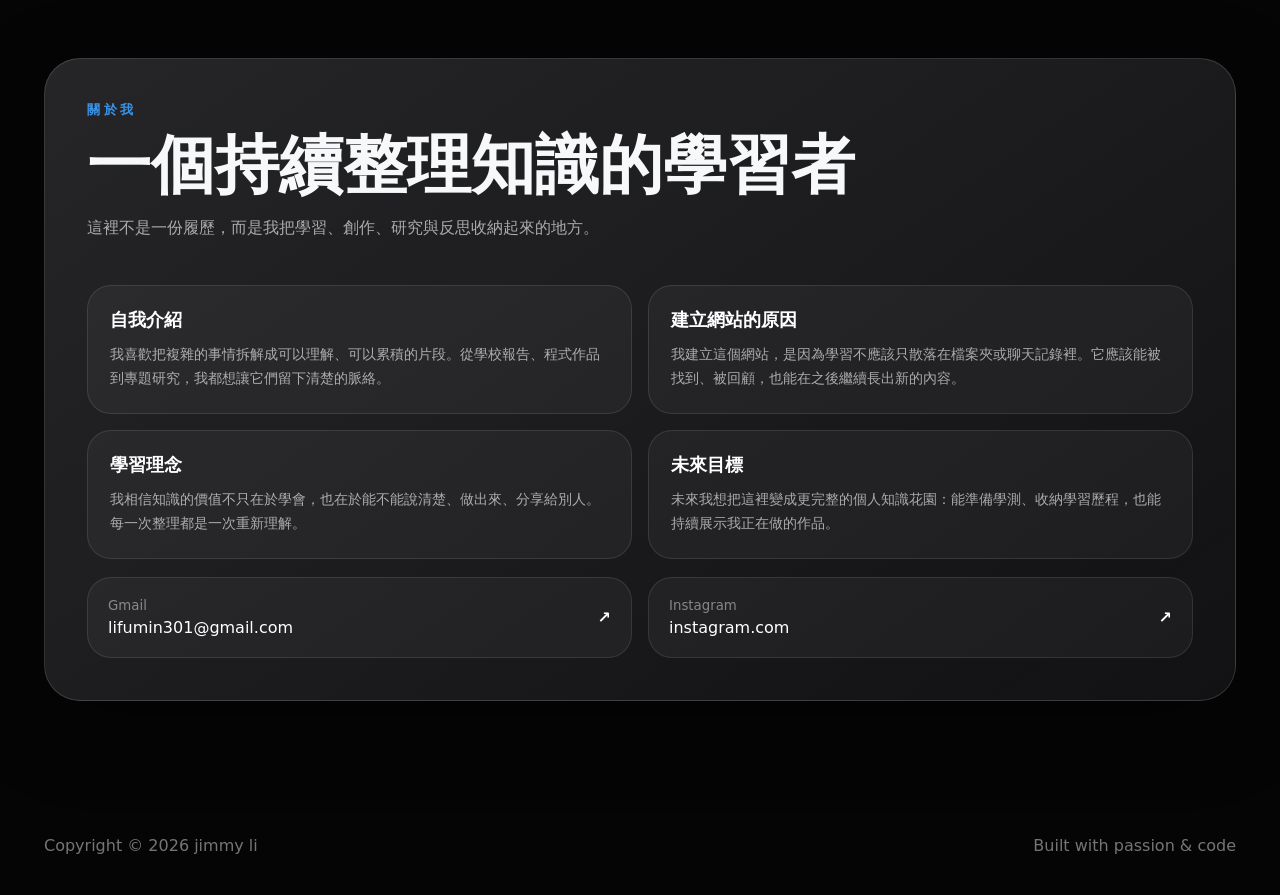
==== commit 56742f5d: "Apply 3D boxes hero section" ====
--- a/index.html
+++ b/index.html
@@ -40,39 +40,40 @@
   </nav>
 
   <!-- Hero -->
-  <section class="hero minimalist-hero" id="home" data-scene="hero">
-    <div class="minimalist-rail" aria-hidden="true">
-      <span>TAIWAN</span>
-      <span>2027 GSAT</span>
-      <span>DIGITAL GARDEN</span>
-    </div>
-    <div class="minimalist-copy reveal">
+  <section class="hero boxes-hero" id="home" data-scene="hero">
+    <div class="box-field" aria-hidden="true">
+      <span style="--x:3;--y:1;--z:1"></span>
+      <span style="--x:5;--y:1;--z:2"></span>
+      <span style="--x:7;--y:1;--z:1"></span>
+      <span style="--x:2;--y:2;--z:2"></span>
+      <span style="--x:4;--y:2;--z:3"></span>
+      <span style="--x:6;--y:2;--z:2"></span>
+      <span style="--x:8;--y:2;--z:1"></span>
+      <span style="--x:1;--y:3;--z:1"></span>
+      <span style="--x:3;--y:3;--z:3"></span>
+      <span style="--x:5;--y:3;--z:2"></span>
+      <span style="--x:7;--y:3;--z:3"></span>
+      <span style="--x:9;--y:3;--z:1"></span>
+      <span style="--x:2;--y:4;--z:1"></span>
+      <span style="--x:4;--y:4;--z:2"></span>
+      <span style="--x:6;--y:4;--z:3"></span>
+      <span style="--x:8;--y:4;--z:2"></span>
+    </div>
+    <div class="boxes-hero-copy reveal">
       <div class="eyebrow">jimmy li Learning Hub</div>
-      <h1>less noise,<br>more learning.</h1>
-      <p>把學測準備、學習歷程、作品與研究整理成一個乾淨、有秩序、能持續成長的個人知識中心。</p>
+      <h1>Learning Never Stops.</h1>
+      <p>把學測準備、學習歷程、作品與研究整理成一個有秩序、能持續成長的個人知識中心。</p>
       <div class="actions hero-actions">
         <a class="btn" href="#exam-countdown">學測倒數</a>
-        <a class="btn ghost" href="#library">打開資料庫</a>
+        <a class="btn ghost" href="#library">學習資料庫</a>
         <a class="btn clear" href="#projects">瀏覽作品 →</a>
       </div>
     </div>
-    <div class="minimalist-visual" aria-label="Learning Hub preview">
-      <div class="portrait-panel">
-        <div class="portrait-grid"></div>
-        <div class="portrait-card glass">
-          <small>Today Focus</small>
-          <strong>GSAT Plan</strong>
-          <span>倒數 · 單字 · 讀書計畫</span>
-        </div>
-        <div class="portrait-card glass compact">
-          <small>Library</small>
-          <strong>8 folders</strong>
-        </div>
-      </div>
-      <div class="overlay-words" aria-hidden="true">
-        <span>learn</span>
-        <span>more.</span>
-      </div>
+    <div class="boxes-panel glass" aria-label="Learning Hub overview">
+      <div class="panel-line"><span>GSAT</span><strong>2027</strong></div>
+      <div class="panel-card"><small>Today</small><strong>讀書計畫</strong></div>
+      <div class="panel-card"><small>Library</small><strong>學習歷程</strong></div>
+      <div class="panel-card"><small>Projects</small><strong>專題研究</strong></div>
     </div>
   </section>
 
--- a/assets/css/style.css
+++ b/assets/css/style.css
@@ -494,7 +494,7 @@
     .portrait-card small{display:block;color:rgba(255,255,255,.48);font-size:11px;letter-spacing:.14em;text-transform:uppercase;margin-bottom:8px}
     .portrait-card strong{display:block;color:#fff;font-size:24px;line-height:1.1}
     .portrait-card span{display:block;color:rgba(255,255,255,.58);font-size:12px;margin-top:8px}
-    .overlay-words{position:absolute;inset:auto 0 24px;z-index:1;display:flex;justify-content:space-between;pointer-events:none;font-size:clamp(42px,6vw,92px);font-weight:900;letter-spacing:-.05em;line-height:.85;color:rgba(255,255,255,.22);mix-blend-mode:normal;text-transform:lowercase}
+    .overlay-words{display:none}
     .overlay-words span:last-child{color:rgba(41,151,255,.95)}
     .folder-gallery{display:grid;grid-template-columns:.85fr 1.15fr .8fr;gap:18px;align-items:stretch;border-radius:32px;padding:22px;margin:4px 0 26px}
     .folder-gallery-copy{padding:8px 4px}
@@ -524,6 +524,31 @@
     body.light .folder-tab span,body.light .folder-preview span{color:rgba(0,0,0,.4)}
     body.light .overlay-words{mix-blend-mode:normal;color:rgba(0,0,0,.16)}
 
+    /* ── 3D boxes hero ── */
+    .boxes-hero{min-height:100vh;grid-template-columns:1fr .72fr;align-items:center;gap:48px;padding-top:124px;padding-bottom:90px;overflow:hidden;isolation:isolate}
+    .boxes-hero:before{content:"";position:absolute;inset:12% -12% 8% 32%;z-index:-2;background:radial-gradient(circle at 50% 45%,rgba(41,151,255,.22),transparent 52%);filter:blur(34px)}
+    .boxes-hero-copy{position:relative;z-index:2;max-width:760px}
+    .boxes-hero-copy h1{font-size:clamp(62px,8.8vw,118px);line-height:.98;letter-spacing:-.045em;margin:18px 0 22px;color:white}
+    .boxes-hero-copy p{max-width:660px;font-size:18px;color:rgba(255,255,255,.62)}
+    .box-field{position:absolute;right:4%;top:15%;width:min(720px,62vw);height:72vh;z-index:0;display:grid;grid-template-columns:repeat(9,1fr);grid-template-rows:repeat(4,1fr);gap:18px;perspective:900px;transform:rotateX(58deg) rotateZ(-32deg);transform-style:preserve-3d;opacity:.9}
+    .box-field span{grid-column:var(--x);grid-row:var(--y);position:relative;aspect-ratio:1;border-radius:16px;background:linear-gradient(145deg,rgba(255,255,255,.18),rgba(255,255,255,.035));border:1px solid rgba(255,255,255,.12);box-shadow:0 calc(var(--z) * 14px) calc(var(--z) * 28px) rgba(0,0,0,.28),inset 0 1px 0 rgba(255,255,255,.16);transform:translateZ(calc(var(--z) * 18px));animation:boxFloat 7s ease-in-out infinite;animation-delay:calc((var(--x) + var(--y)) * -.18s)}
+    .box-field span:before{content:"";position:absolute;inset:18%;border-radius:10px;background:rgba(41,151,255,.16);opacity:calc(.16 * var(--z))}
+    .box-field span:nth-child(3n){background:linear-gradient(145deg,rgba(41,151,255,.24),rgba(255,255,255,.04))}
+    .boxes-panel{position:relative;z-index:2;border-radius:32px;padding:22px;display:grid;gap:12px;align-self:center;background:linear-gradient(145deg,rgba(255,255,255,.12),rgba(255,255,255,.045)),rgba(7,9,13,.58)}
+    .panel-line{display:flex;justify-content:space-between;gap:12px;border-bottom:1px solid rgba(255,255,255,.08);padding-bottom:12px;color:rgba(255,255,255,.48);font-size:13px;letter-spacing:.12em}
+    .panel-line strong{color:rgba(255,255,255,.8);letter-spacing:0}
+    .panel-card{border:1px solid rgba(255,255,255,.1);border-radius:22px;background:rgba(255,255,255,.045);padding:18px;transition:.25s}
+    .panel-card:hover{border-color:rgba(41,151,255,.38);background:rgba(41,151,255,.08);transform:translateY(-2px)}
+    .panel-card small{display:block;color:rgba(255,255,255,.44);font-size:12px;letter-spacing:.14em;text-transform:uppercase;margin-bottom:8px}
+    .panel-card strong{display:block;color:white;font-size:20px}
+    @keyframes boxFloat{50%{transform:translateZ(calc(var(--z) * 25px)) translateY(-8px)}}
+    body.light .boxes-hero-copy h1{color:#0a0b0e}
+    body.light .boxes-hero-copy p{color:rgba(0,0,0,.58)}
+    body.light .box-field span{background:linear-gradient(145deg,rgba(255,255,255,.88),rgba(255,255,255,.48));border-color:rgba(0,0,0,.08)}
+    body.light .boxes-panel,body.light .panel-card{background:rgba(255,255,255,.72);border-color:rgba(0,0,0,.1)}
+    body.light .panel-line,body.light .panel-card small{color:rgba(0,0,0,.48)}
+    body.light .panel-line strong,body.light .panel-card strong{color:#0a0b0e}
+
     @media(max-width:900px){
       #library.reveal{opacity:1!important;animation:none!important;transform:none!important}
       #library{content-visibility:visible!important;contain:none!important;min-height:100vh}
@@ -531,6 +556,9 @@
       #library .library-categories,#library .library-layout,#library .filters{display:grid!important}
       #library .folder,#library .category-card,#library .review-card{opacity:1!important;visibility:visible!important}
       .hero{grid-template-columns:1fr}
+      .boxes-hero{gap:28px;padding-top:132px}
+      .box-field{right:-18%;top:34%;width:92vw;height:360px;opacity:.38;gap:12px}
+      .boxes-panel{max-width:620px;width:100%}
       .minimalist-hero{gap:18px;text-align:left;padding-top:132px}
       .minimalist-rail{display:none}
       .minimalist-copy{max-width:100%}
@@ -570,6 +598,11 @@
     @media(max-width:560px){
       section{padding:96px 18px 76px}
       .hero{padding-top:150px}
+      .boxes-hero{padding-top:136px}
+      .boxes-hero-copy h1{font-size:clamp(52px,15vw,76px)}
+      .boxes-hero-copy p{font-size:15px}
+      .box-field{display:none}
+      .boxes-panel{border-radius:28px;padding:18px}
       .minimalist-hero{padding-top:138px}
       .minimalist-copy h1{font-size:clamp(54px,17vw,78px)}
       .minimalist-copy p{font-size:15px}
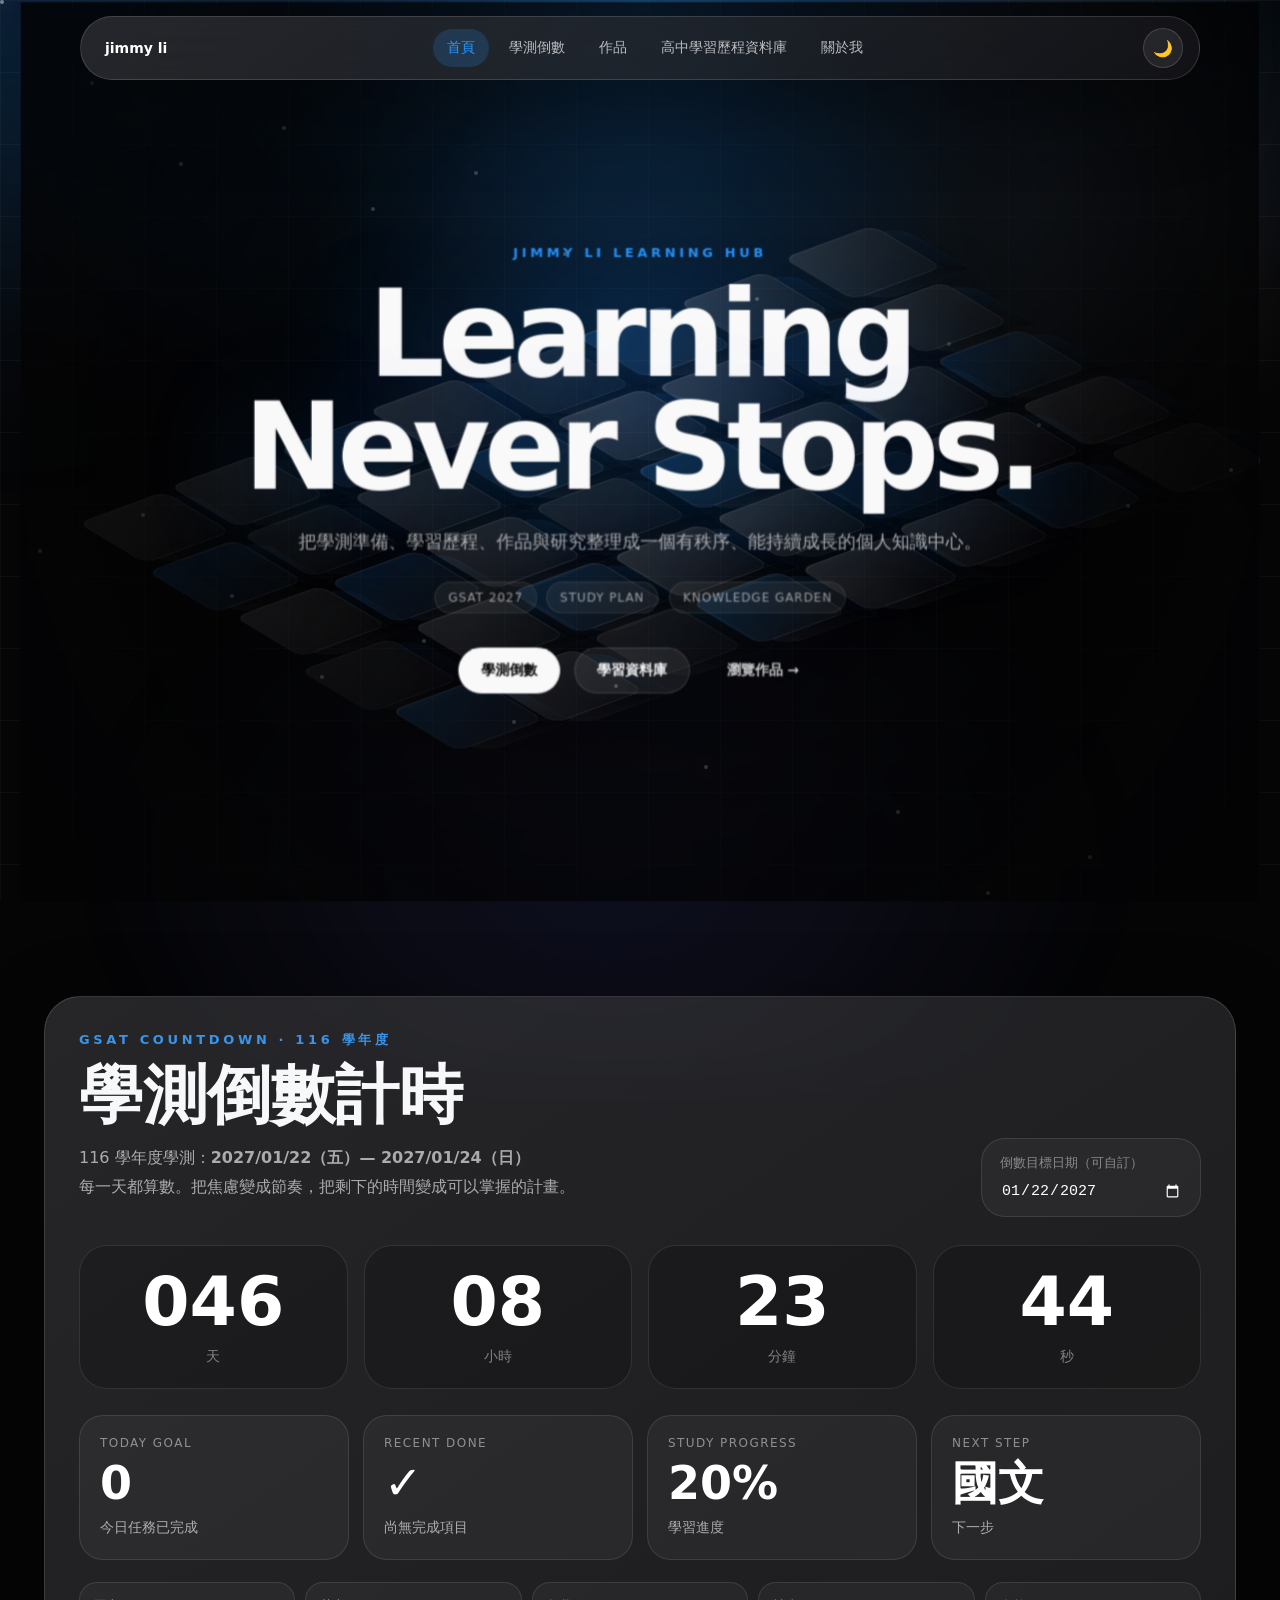
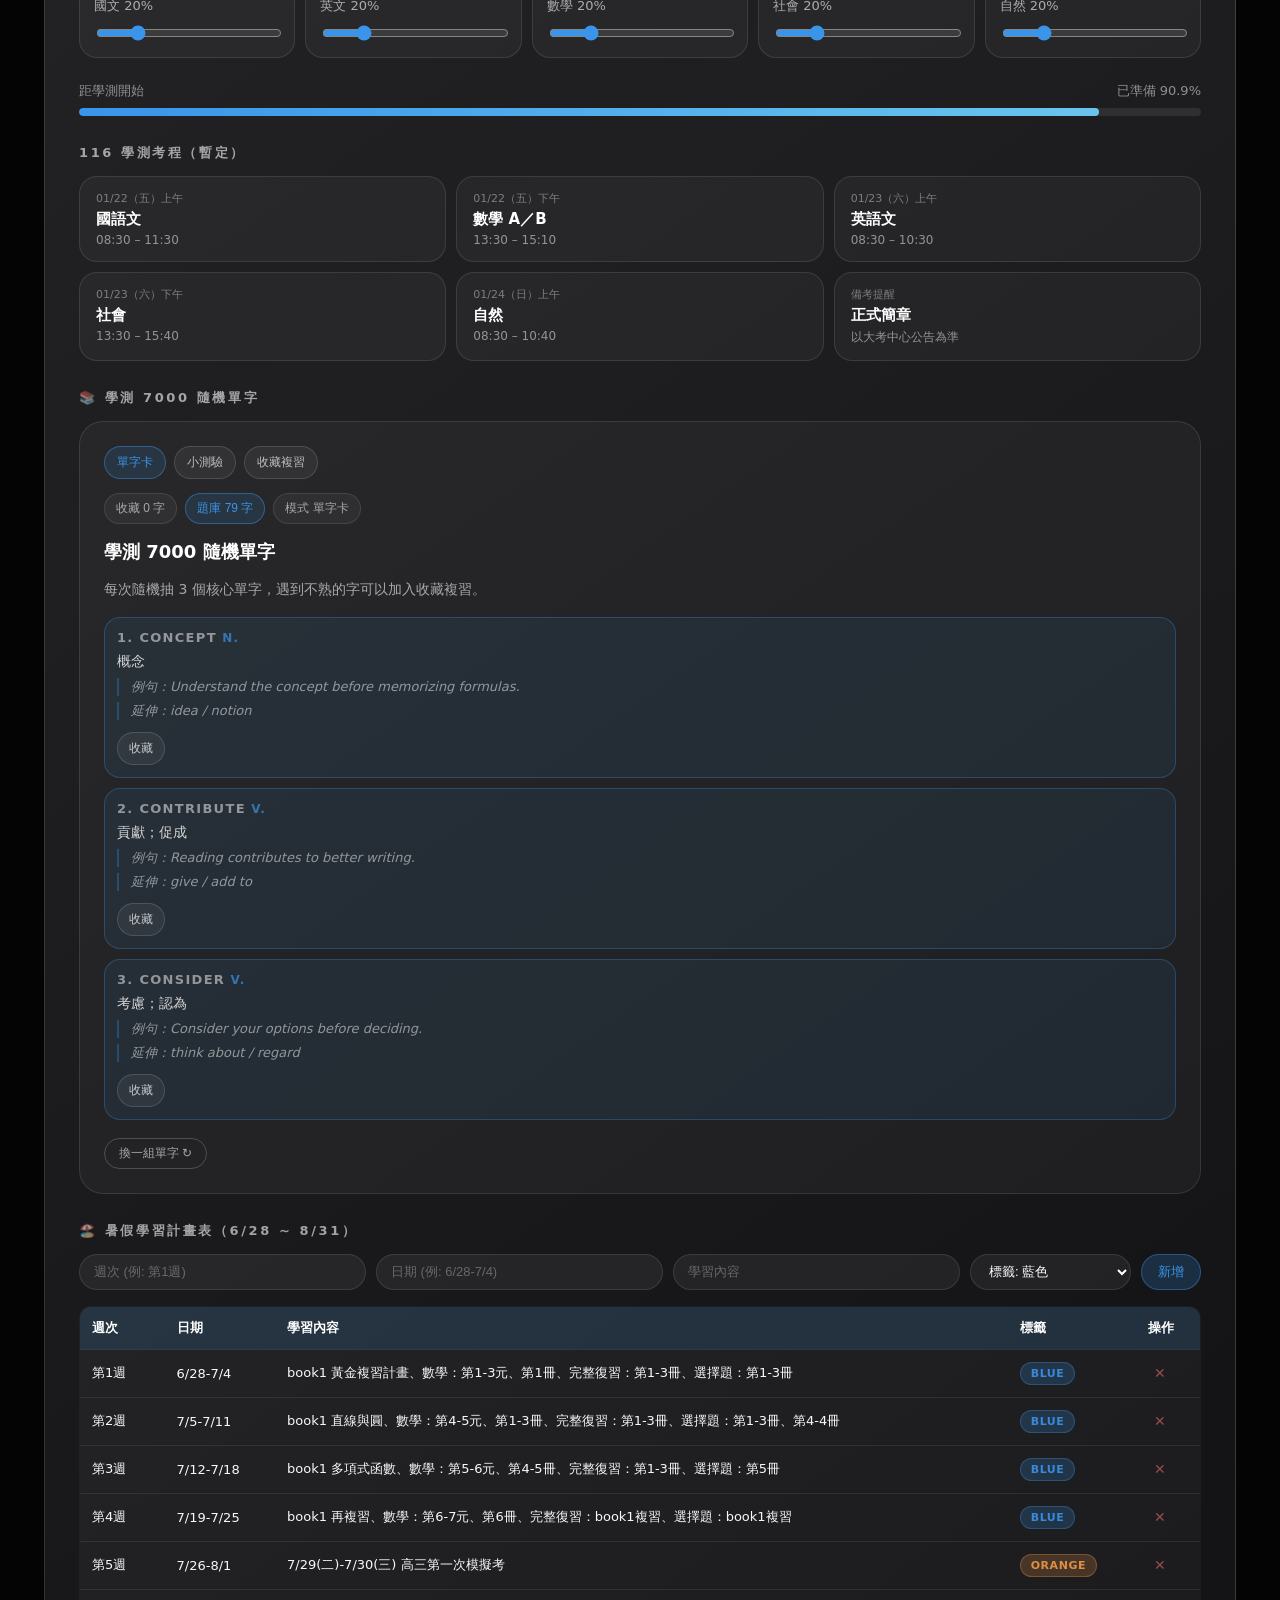
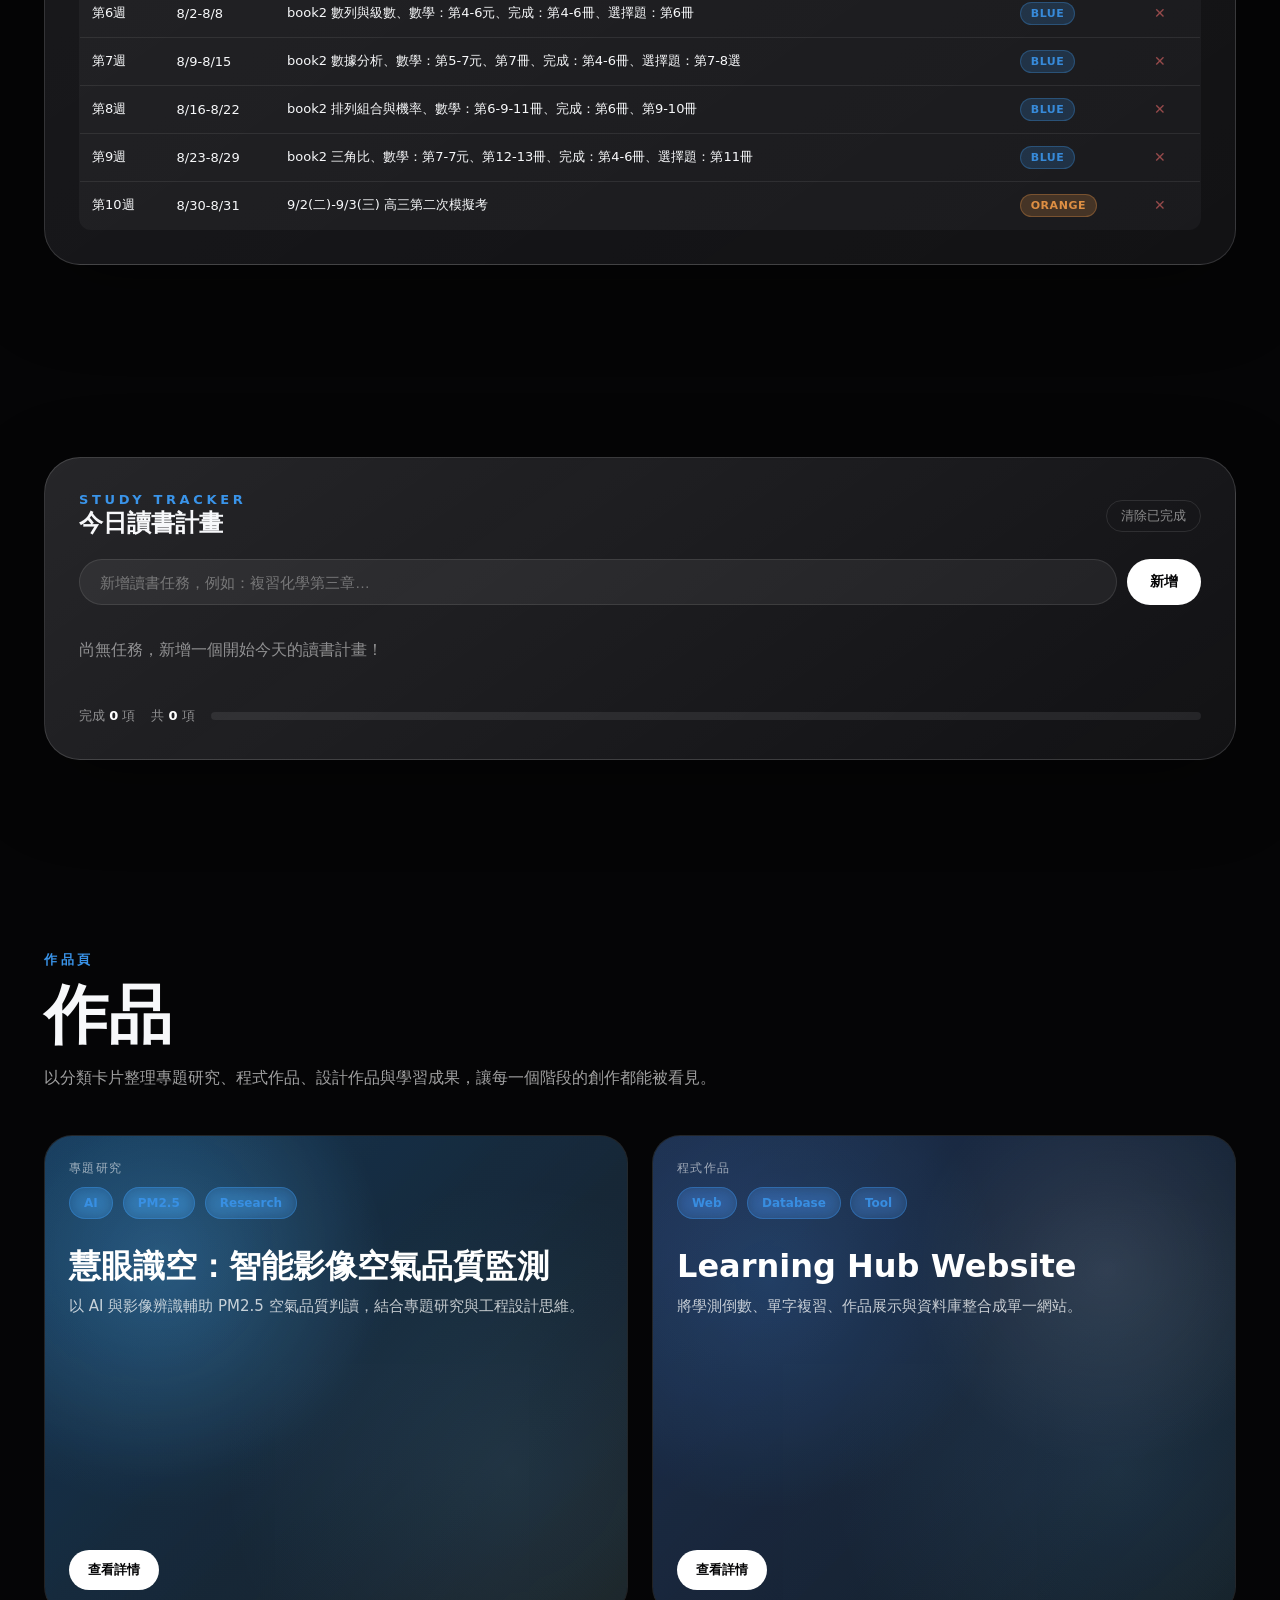
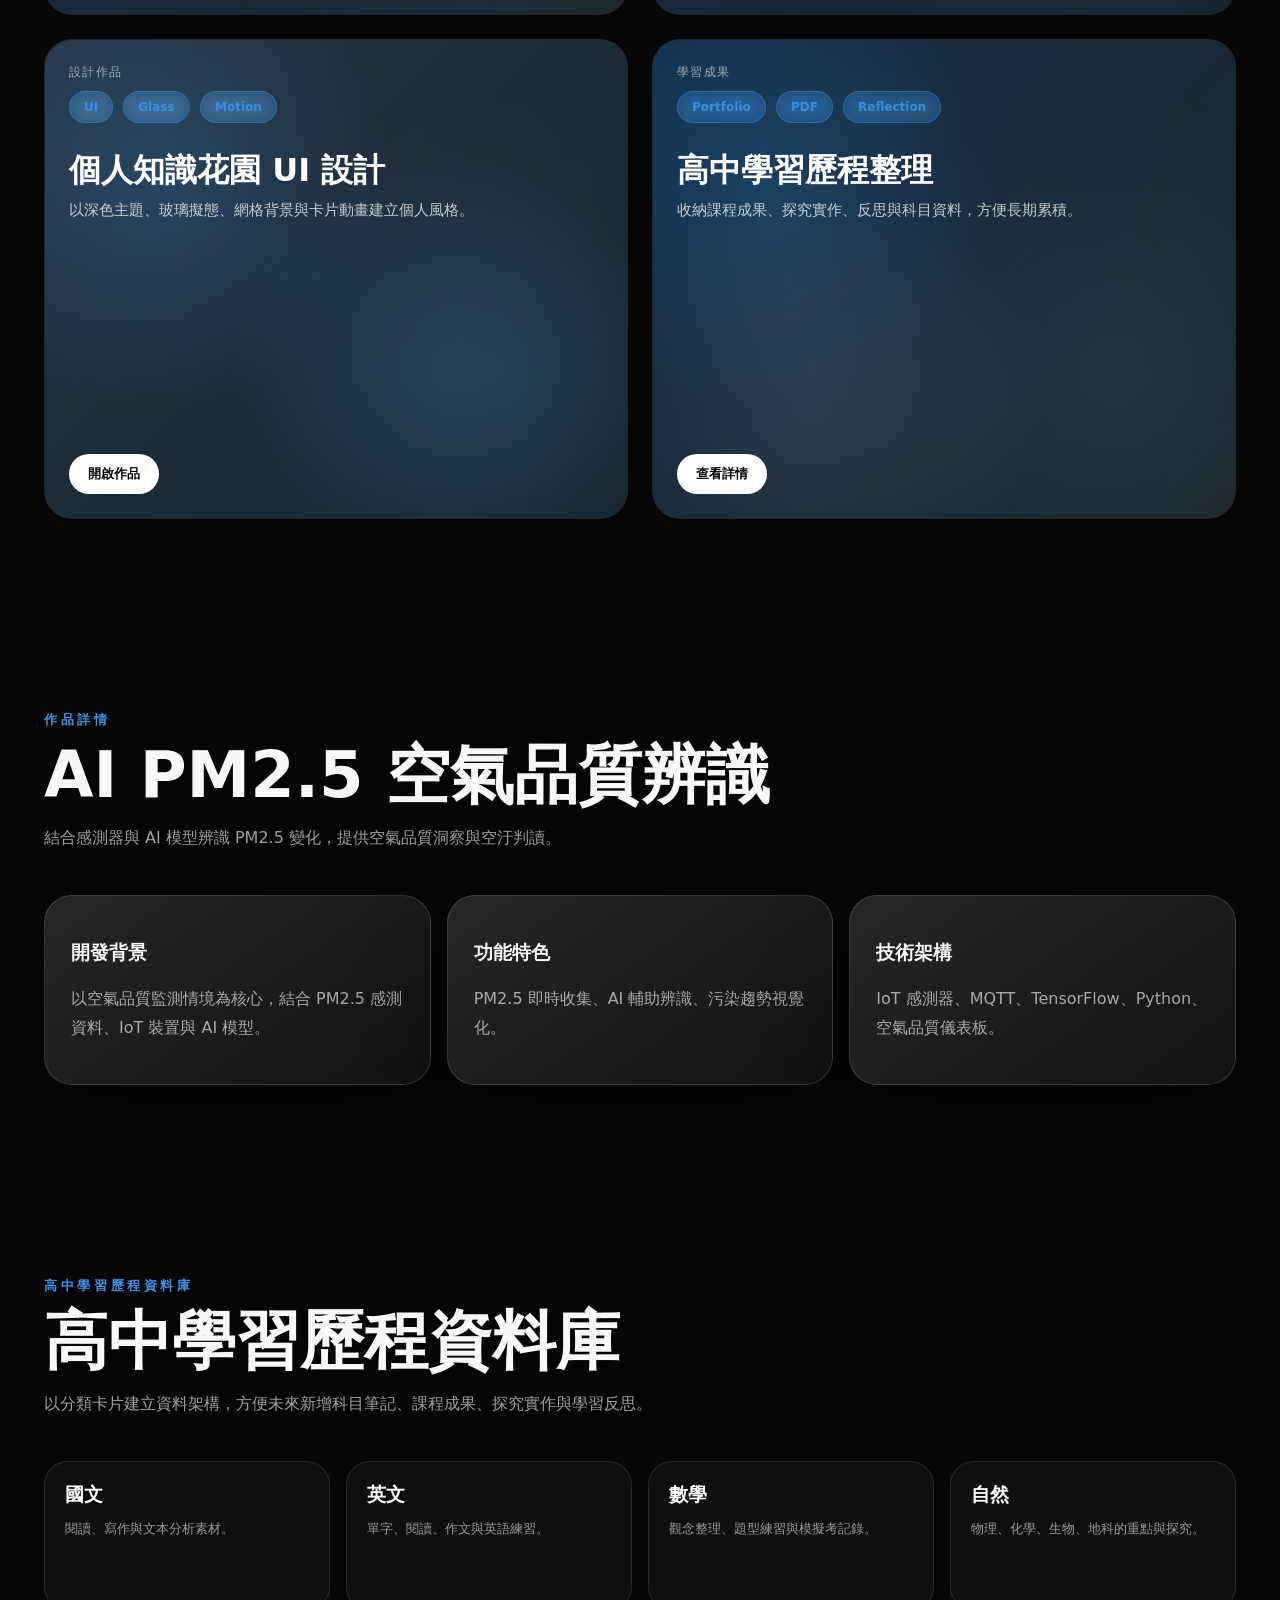
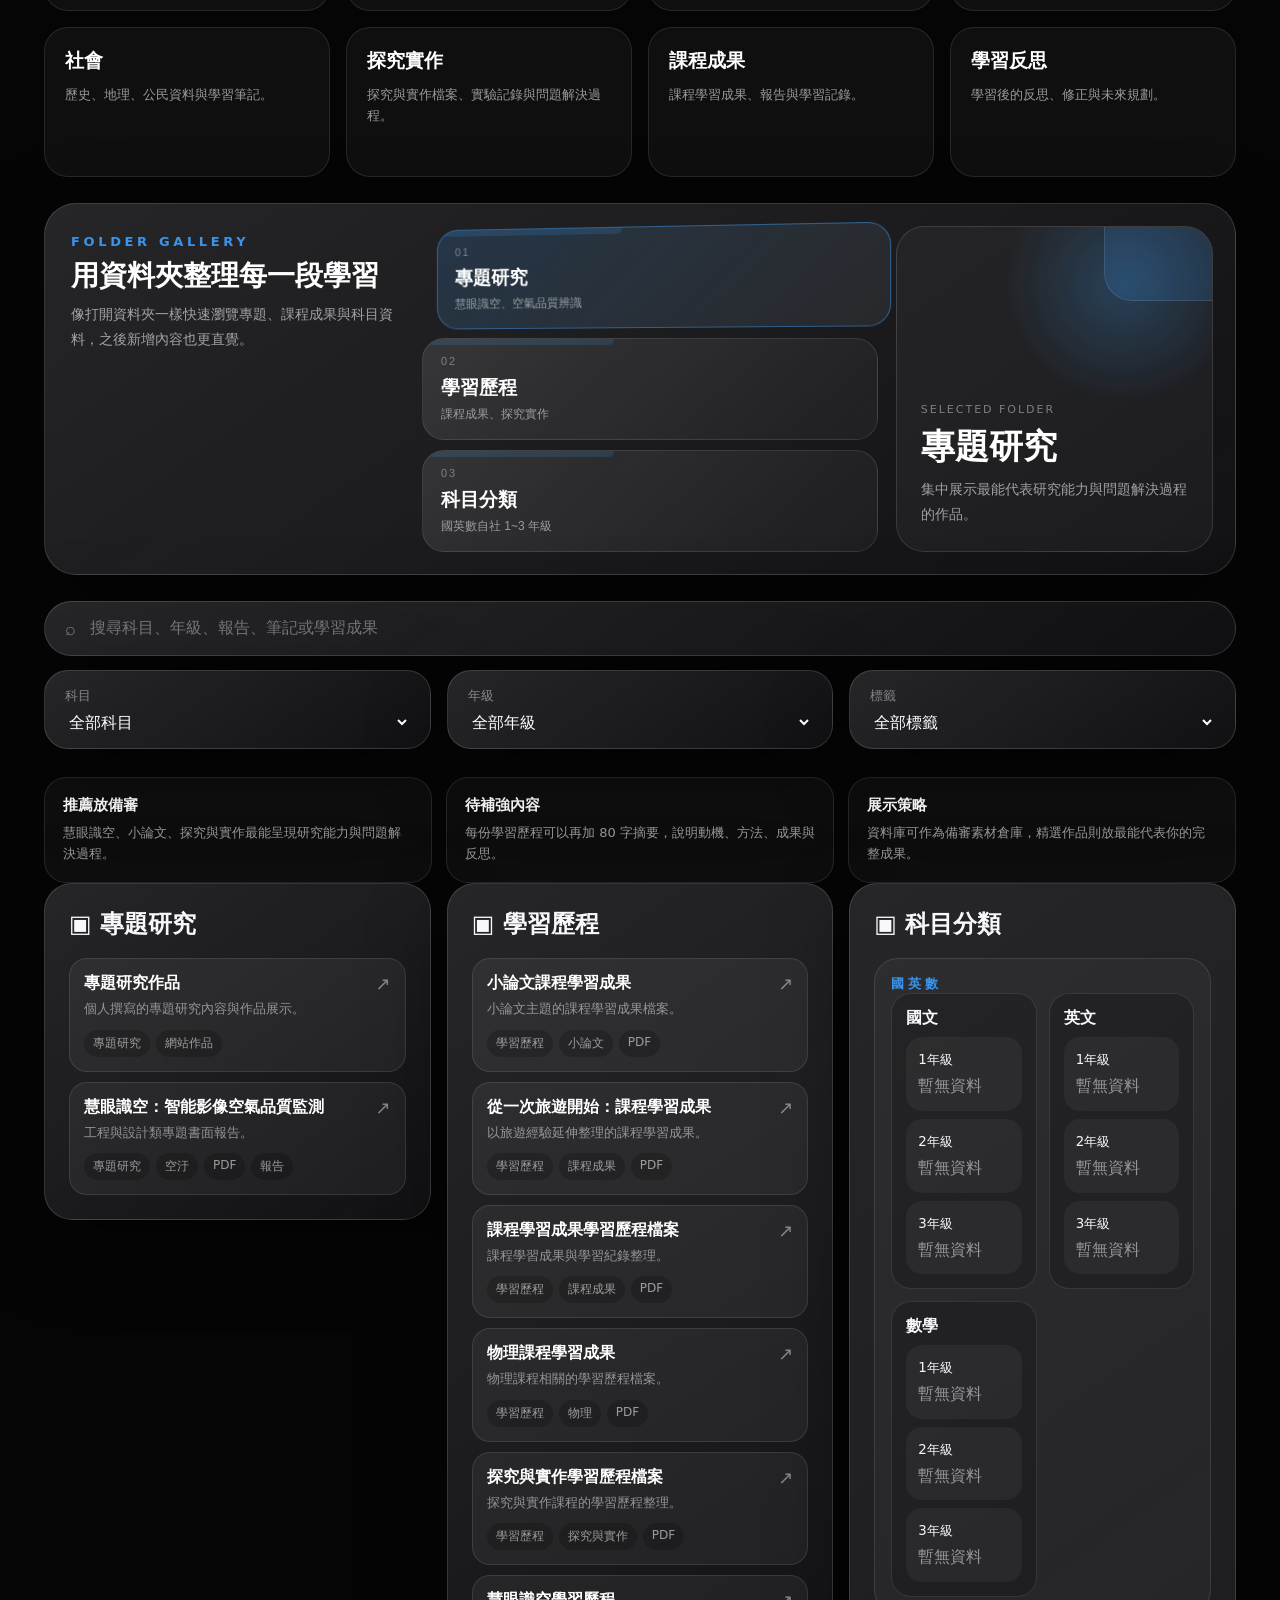
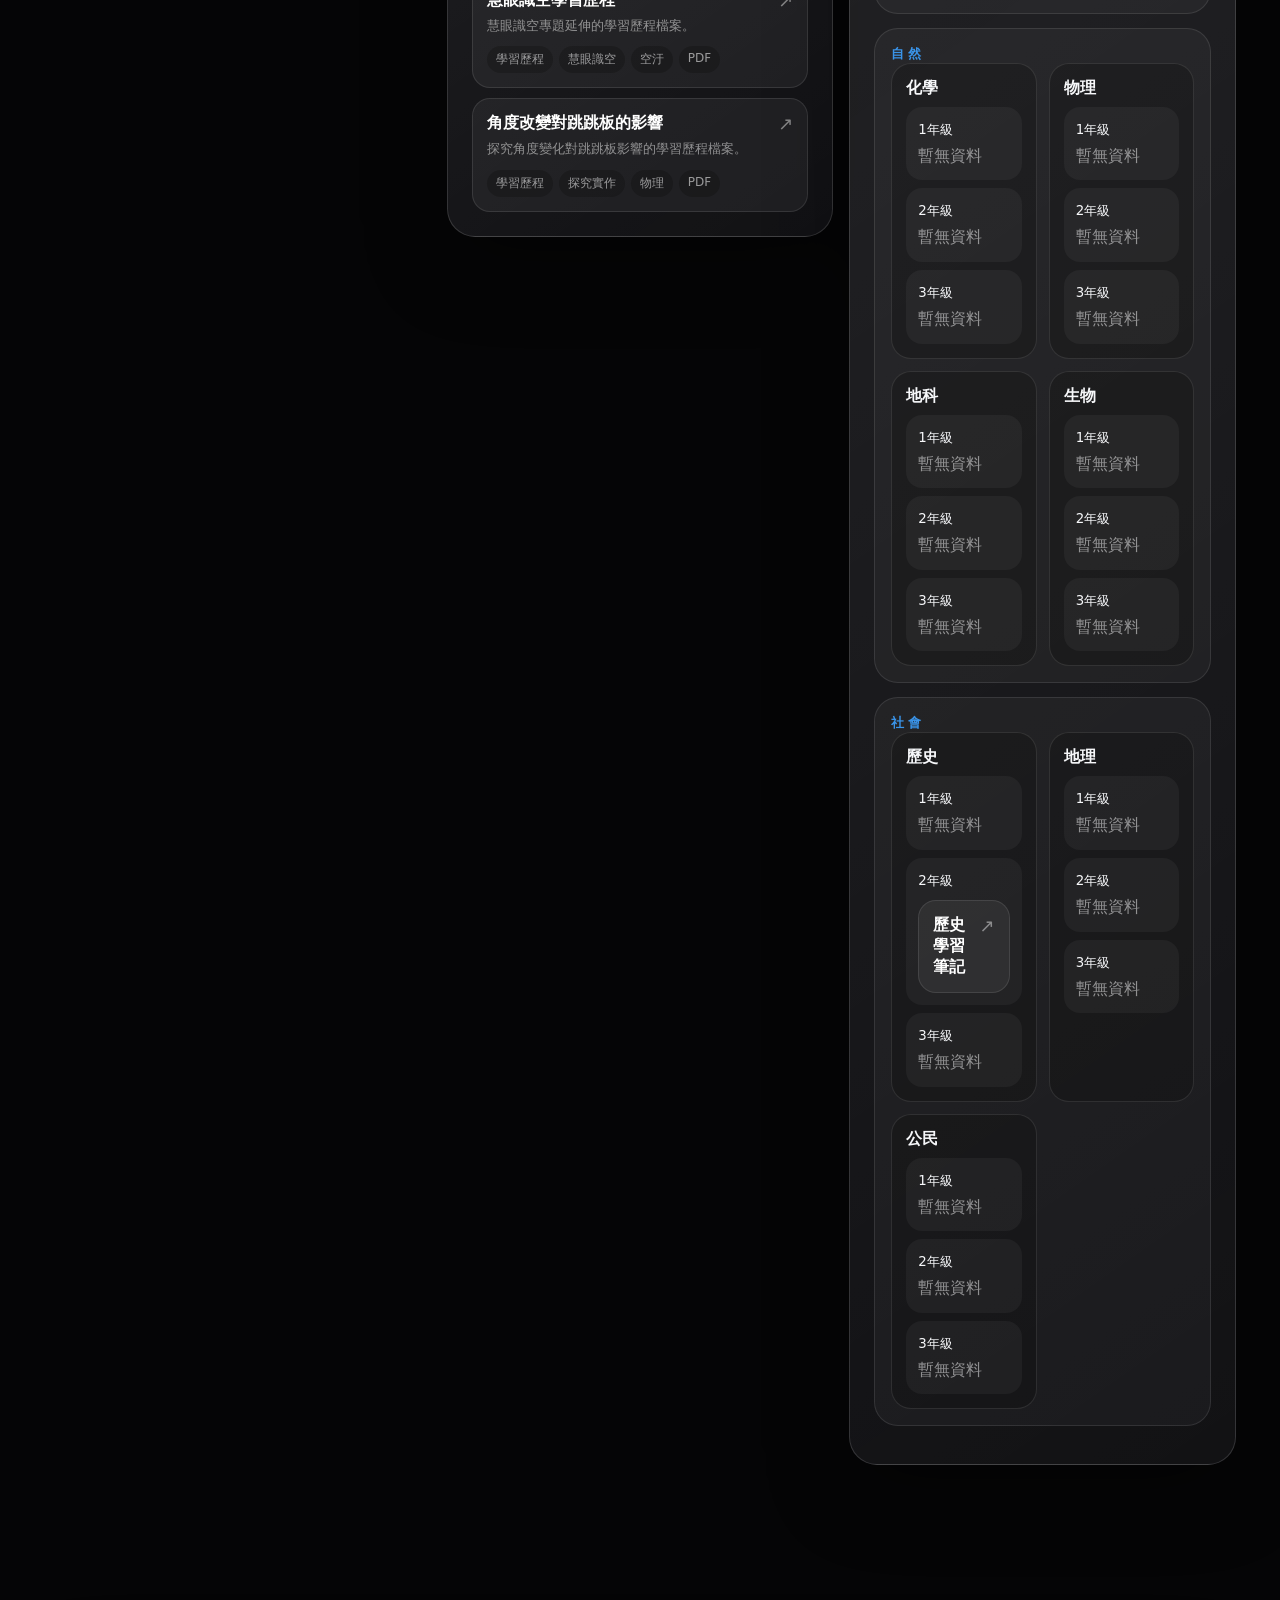
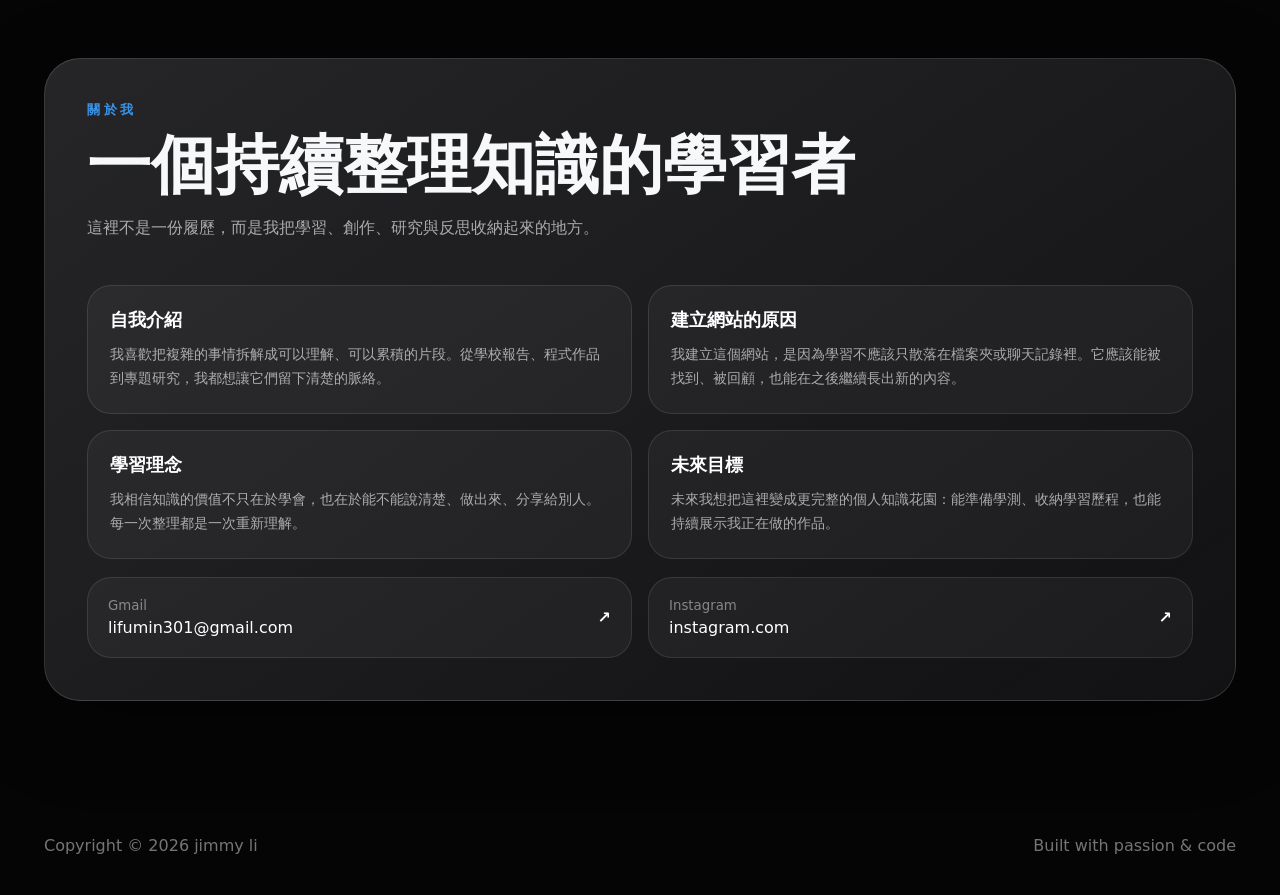
==== commit 12d25fde: "Refine 3D boxes hero visual" ====
--- a/index.html
+++ b/index.html
@@ -42,38 +42,26 @@
   <!-- Hero -->
   <section class="hero boxes-hero" id="home" data-scene="hero">
     <div class="box-field" aria-hidden="true">
-      <span style="--x:3;--y:1;--z:1"></span>
-      <span style="--x:5;--y:1;--z:2"></span>
-      <span style="--x:7;--y:1;--z:1"></span>
-      <span style="--x:2;--y:2;--z:2"></span>
-      <span style="--x:4;--y:2;--z:3"></span>
-      <span style="--x:6;--y:2;--z:2"></span>
-      <span style="--x:8;--y:2;--z:1"></span>
-      <span style="--x:1;--y:3;--z:1"></span>
-      <span style="--x:3;--y:3;--z:3"></span>
-      <span style="--x:5;--y:3;--z:2"></span>
-      <span style="--x:7;--y:3;--z:3"></span>
-      <span style="--x:9;--y:3;--z:1"></span>
-      <span style="--x:2;--y:4;--z:1"></span>
-      <span style="--x:4;--y:4;--z:2"></span>
-      <span style="--x:6;--y:4;--z:3"></span>
-      <span style="--x:8;--y:4;--z:2"></span>
+      <span style="--x:1;--y:1;--z:1"></span><span style="--x:2;--y:1;--z:2"></span><span style="--x:3;--y:1;--z:1"></span><span style="--x:4;--y:1;--z:3"></span><span style="--x:5;--y:1;--z:1"></span><span style="--x:6;--y:1;--z:2"></span><span style="--x:7;--y:1;--z:1"></span><span style="--x:8;--y:1;--z:3"></span>
+      <span style="--x:1;--y:2;--z:2"></span><span style="--x:2;--y:2;--z:3"></span><span style="--x:3;--y:2;--z:2"></span><span style="--x:4;--y:2;--z:1"></span><span style="--x:5;--y:2;--z:3"></span><span style="--x:6;--y:2;--z:1"></span><span style="--x:7;--y:2;--z:2"></span><span style="--x:8;--y:2;--z:1"></span>
+      <span style="--x:1;--y:3;--z:1"></span><span style="--x:2;--y:3;--z:2"></span><span style="--x:3;--y:3;--z:4"></span><span style="--x:4;--y:3;--z:2"></span><span style="--x:5;--y:3;--z:1"></span><span style="--x:6;--y:3;--z:3"></span><span style="--x:7;--y:3;--z:2"></span><span style="--x:8;--y:3;--z:1"></span>
+      <span style="--x:1;--y:4;--z:3"></span><span style="--x:2;--y:4;--z:1"></span><span style="--x:3;--y:4;--z:2"></span><span style="--x:4;--y:4;--z:3"></span><span style="--x:5;--y:4;--z:2"></span><span style="--x:6;--y:4;--z:1"></span><span style="--x:7;--y:4;--z:3"></span><span style="--x:8;--y:4;--z:2"></span>
+      <span style="--x:1;--y:5;--z:1"></span><span style="--x:2;--y:5;--z:3"></span><span style="--x:3;--y:5;--z:1"></span><span style="--x:4;--y:5;--z:2"></span><span style="--x:5;--y:5;--z:4"></span><span style="--x:6;--y:5;--z:2"></span><span style="--x:7;--y:5;--z:1"></span><span style="--x:8;--y:5;--z:3"></span>
     </div>
     <div class="boxes-hero-copy reveal">
       <div class="eyebrow">jimmy li Learning Hub</div>
       <h1>Learning Never Stops.</h1>
       <p>把學測準備、學習歷程、作品與研究整理成一個有秩序、能持續成長的個人知識中心。</p>
+      <div class="hero-kpis" aria-label="Learning Hub highlights">
+        <span>GSAT 2027</span>
+        <span>Study Plan</span>
+        <span>Knowledge Garden</span>
+      </div>
       <div class="actions hero-actions">
         <a class="btn" href="#exam-countdown">學測倒數</a>
         <a class="btn ghost" href="#library">學習資料庫</a>
         <a class="btn clear" href="#projects">瀏覽作品 →</a>
       </div>
-    </div>
-    <div class="boxes-panel glass" aria-label="Learning Hub overview">
-      <div class="panel-line"><span>GSAT</span><strong>2027</strong></div>
-      <div class="panel-card"><small>Today</small><strong>讀書計畫</strong></div>
-      <div class="panel-card"><small>Library</small><strong>學習歷程</strong></div>
-      <div class="panel-card"><small>Projects</small><strong>專題研究</strong></div>
     </div>
   </section>
 
--- a/assets/css/style.css
+++ b/assets/css/style.css
@@ -525,29 +525,27 @@
     body.light .overlay-words{mix-blend-mode:normal;color:rgba(0,0,0,.16)}
 
     /* ── 3D boxes hero ── */
-    .boxes-hero{min-height:100vh;grid-template-columns:1fr .72fr;align-items:center;gap:48px;padding-top:124px;padding-bottom:90px;overflow:hidden;isolation:isolate}
-    .boxes-hero:before{content:"";position:absolute;inset:12% -12% 8% 32%;z-index:-2;background:radial-gradient(circle at 50% 45%,rgba(41,151,255,.22),transparent 52%);filter:blur(34px)}
-    .boxes-hero-copy{position:relative;z-index:2;max-width:760px}
-    .boxes-hero-copy h1{font-size:clamp(62px,8.8vw,118px);line-height:.98;letter-spacing:-.045em;margin:18px 0 22px;color:white}
-    .boxes-hero-copy p{max-width:660px;font-size:18px;color:rgba(255,255,255,.62)}
-    .box-field{position:absolute;right:4%;top:15%;width:min(720px,62vw);height:72vh;z-index:0;display:grid;grid-template-columns:repeat(9,1fr);grid-template-rows:repeat(4,1fr);gap:18px;perspective:900px;transform:rotateX(58deg) rotateZ(-32deg);transform-style:preserve-3d;opacity:.9}
-    .box-field span{grid-column:var(--x);grid-row:var(--y);position:relative;aspect-ratio:1;border-radius:16px;background:linear-gradient(145deg,rgba(255,255,255,.18),rgba(255,255,255,.035));border:1px solid rgba(255,255,255,.12);box-shadow:0 calc(var(--z) * 14px) calc(var(--z) * 28px) rgba(0,0,0,.28),inset 0 1px 0 rgba(255,255,255,.16);transform:translateZ(calc(var(--z) * 18px));animation:boxFloat 7s ease-in-out infinite;animation-delay:calc((var(--x) + var(--y)) * -.18s)}
-    .box-field span:before{content:"";position:absolute;inset:18%;border-radius:10px;background:rgba(41,151,255,.16);opacity:calc(.16 * var(--z))}
-    .box-field span:nth-child(3n){background:linear-gradient(145deg,rgba(41,151,255,.24),rgba(255,255,255,.04))}
-    .boxes-panel{position:relative;z-index:2;border-radius:32px;padding:22px;display:grid;gap:12px;align-self:center;background:linear-gradient(145deg,rgba(255,255,255,.12),rgba(255,255,255,.045)),rgba(7,9,13,.58)}
-    .panel-line{display:flex;justify-content:space-between;gap:12px;border-bottom:1px solid rgba(255,255,255,.08);padding-bottom:12px;color:rgba(255,255,255,.48);font-size:13px;letter-spacing:.12em}
-    .panel-line strong{color:rgba(255,255,255,.8);letter-spacing:0}
-    .panel-card{border:1px solid rgba(255,255,255,.1);border-radius:22px;background:rgba(255,255,255,.045);padding:18px;transition:.25s}
-    .panel-card:hover{border-color:rgba(41,151,255,.38);background:rgba(41,151,255,.08);transform:translateY(-2px)}
-    .panel-card small{display:block;color:rgba(255,255,255,.44);font-size:12px;letter-spacing:.14em;text-transform:uppercase;margin-bottom:8px}
-    .panel-card strong{display:block;color:white;font-size:20px}
-    @keyframes boxFloat{50%{transform:translateZ(calc(var(--z) * 25px)) translateY(-8px)}}
-    body.light .boxes-hero-copy h1{color:#0a0b0e}
+    .boxes-hero{min-height:100vh;grid-template-columns:1fr;place-items:center;text-align:center;padding-top:132px;padding-bottom:96px;overflow:hidden;isolation:isolate}
+    .boxes-hero:before{content:"";position:absolute;inset:0;z-index:1;background:radial-gradient(circle at 50% 46%,rgba(5,5,6,.18),rgba(5,5,6,.72) 58%,rgba(5,5,6,.92) 100%);pointer-events:none}
+    .boxes-hero:after{content:"";position:absolute;inset:8% 8% auto;height:70vh;z-index:-2;background:radial-gradient(circle at 50% 42%,rgba(41,151,255,.24),transparent 56%);filter:blur(42px)}
+    .boxes-hero-copy{position:relative;z-index:3;max-width:940px;margin:auto;display:grid;justify-items:center}
+    .boxes-hero-copy h1{font-size:clamp(64px,9.4vw,132px);line-height:.94;letter-spacing:-.055em;margin:18px 0 22px;color:white;text-wrap:balance;text-shadow:0 22px 110px rgba(41,151,255,.26)}
+    .boxes-hero-copy p{max-width:720px;font-size:18px;color:rgba(255,255,255,.68);margin:0 auto}
+    .hero-kpis{display:flex;justify-content:center;gap:10px;flex-wrap:wrap;margin-top:24px}
+    .hero-kpis span{border:1px solid rgba(255,255,255,.12);background:rgba(255,255,255,.055);border-radius:999px;padding:8px 13px;color:rgba(255,255,255,.62);font-size:12px;letter-spacing:.08em;text-transform:uppercase;backdrop-filter:blur(12px)}
+    .box-field{position:absolute;left:50%;top:52%;width:min(980px,92vw);height:min(560px,60vh);z-index:0;display:grid;grid-template-columns:repeat(8,1fr);grid-template-rows:repeat(5,1fr);gap:18px;perspective:1100px;transform:translate(-50%,-48%) rotateX(62deg) rotateZ(-38deg);transform-style:preserve-3d;opacity:.92}
+    .box-field span{grid-column:var(--x);grid-row:var(--y);position:relative;aspect-ratio:1;border-radius:14px;background:linear-gradient(145deg,rgba(255,255,255,.24),rgba(255,255,255,.055));border:1px solid rgba(255,255,255,.16);box-shadow:0 calc(var(--z) * 18px) calc(var(--z) * 34px) rgba(0,0,0,.32),inset 0 1px 0 rgba(255,255,255,.2);transform:translateZ(calc(var(--z) * 20px));transform-style:preserve-3d;animation:boxFloat 7s ease-in-out infinite;animation-delay:calc((var(--x) + var(--y)) * -.14s)}
+    .box-field span:before,.box-field span:after{content:"";position:absolute;border:1px solid rgba(255,255,255,.08);background:rgba(41,151,255,.09);border-radius:10px}
+    .box-field span:before{left:100%;top:10px;width:18px;height:100%;transform:skewY(42deg);transform-origin:left top;background:linear-gradient(180deg,rgba(41,151,255,.14),rgba(0,0,0,.18))}
+    .box-field span:after{left:10px;top:100%;width:100%;height:18px;transform:skewX(42deg);transform-origin:left top;background:linear-gradient(90deg,rgba(255,255,255,.08),rgba(0,0,0,.2))}
+    .box-field span:nth-child(3n){background:linear-gradient(145deg,rgba(41,151,255,.32),rgba(255,255,255,.065))}
+    .box-field span:nth-child(5n){opacity:.62}
+    @keyframes boxFloat{50%{transform:translateZ(calc(var(--z) * 30px)) translateY(-6px)}}
+    body.light .boxes-hero:before{background:radial-gradient(circle at 50% 46%,rgba(255,255,255,.18),rgba(240,242,247,.66) 58%,rgba(240,242,247,.88) 100%)}
+    body.light .boxes-hero-copy h1{color:#0a0b0e;text-shadow:none}
     body.light .boxes-hero-copy p{color:rgba(0,0,0,.58)}
     body.light .box-field span{background:linear-gradient(145deg,rgba(255,255,255,.88),rgba(255,255,255,.48));border-color:rgba(0,0,0,.08)}
-    body.light .boxes-panel,body.light .panel-card{background:rgba(255,255,255,.72);border-color:rgba(0,0,0,.1)}
-    body.light .panel-line,body.light .panel-card small{color:rgba(0,0,0,.48)}
-    body.light .panel-line strong,body.light .panel-card strong{color:#0a0b0e}
+    body.light .hero-kpis span{background:rgba(255,255,255,.72);border-color:rgba(0,0,0,.1);color:rgba(0,0,0,.58)}
 
     @media(max-width:900px){
       #library.reveal{opacity:1!important;animation:none!important;transform:none!important}
@@ -557,8 +555,7 @@
       #library .folder,#library .category-card,#library .review-card{opacity:1!important;visibility:visible!important}
       .hero{grid-template-columns:1fr}
       .boxes-hero{gap:28px;padding-top:132px}
-      .box-field{right:-18%;top:34%;width:92vw;height:360px;opacity:.38;gap:12px}
-      .boxes-panel{max-width:620px;width:100%}
+      .box-field{top:58%;width:110vw;height:420px;opacity:.46;gap:12px}
       .minimalist-hero{gap:18px;text-align:left;padding-top:132px}
       .minimalist-rail{display:none}
       .minimalist-copy{max-width:100%}
@@ -602,7 +599,6 @@
       .boxes-hero-copy h1{font-size:clamp(52px,15vw,76px)}
       .boxes-hero-copy p{font-size:15px}
       .box-field{display:none}
-      .boxes-panel{border-radius:28px;padding:18px}
       .minimalist-hero{padding-top:138px}
       .minimalist-copy h1{font-size:clamp(54px,17vw,78px)}
       .minimalist-copy p{font-size:15px}
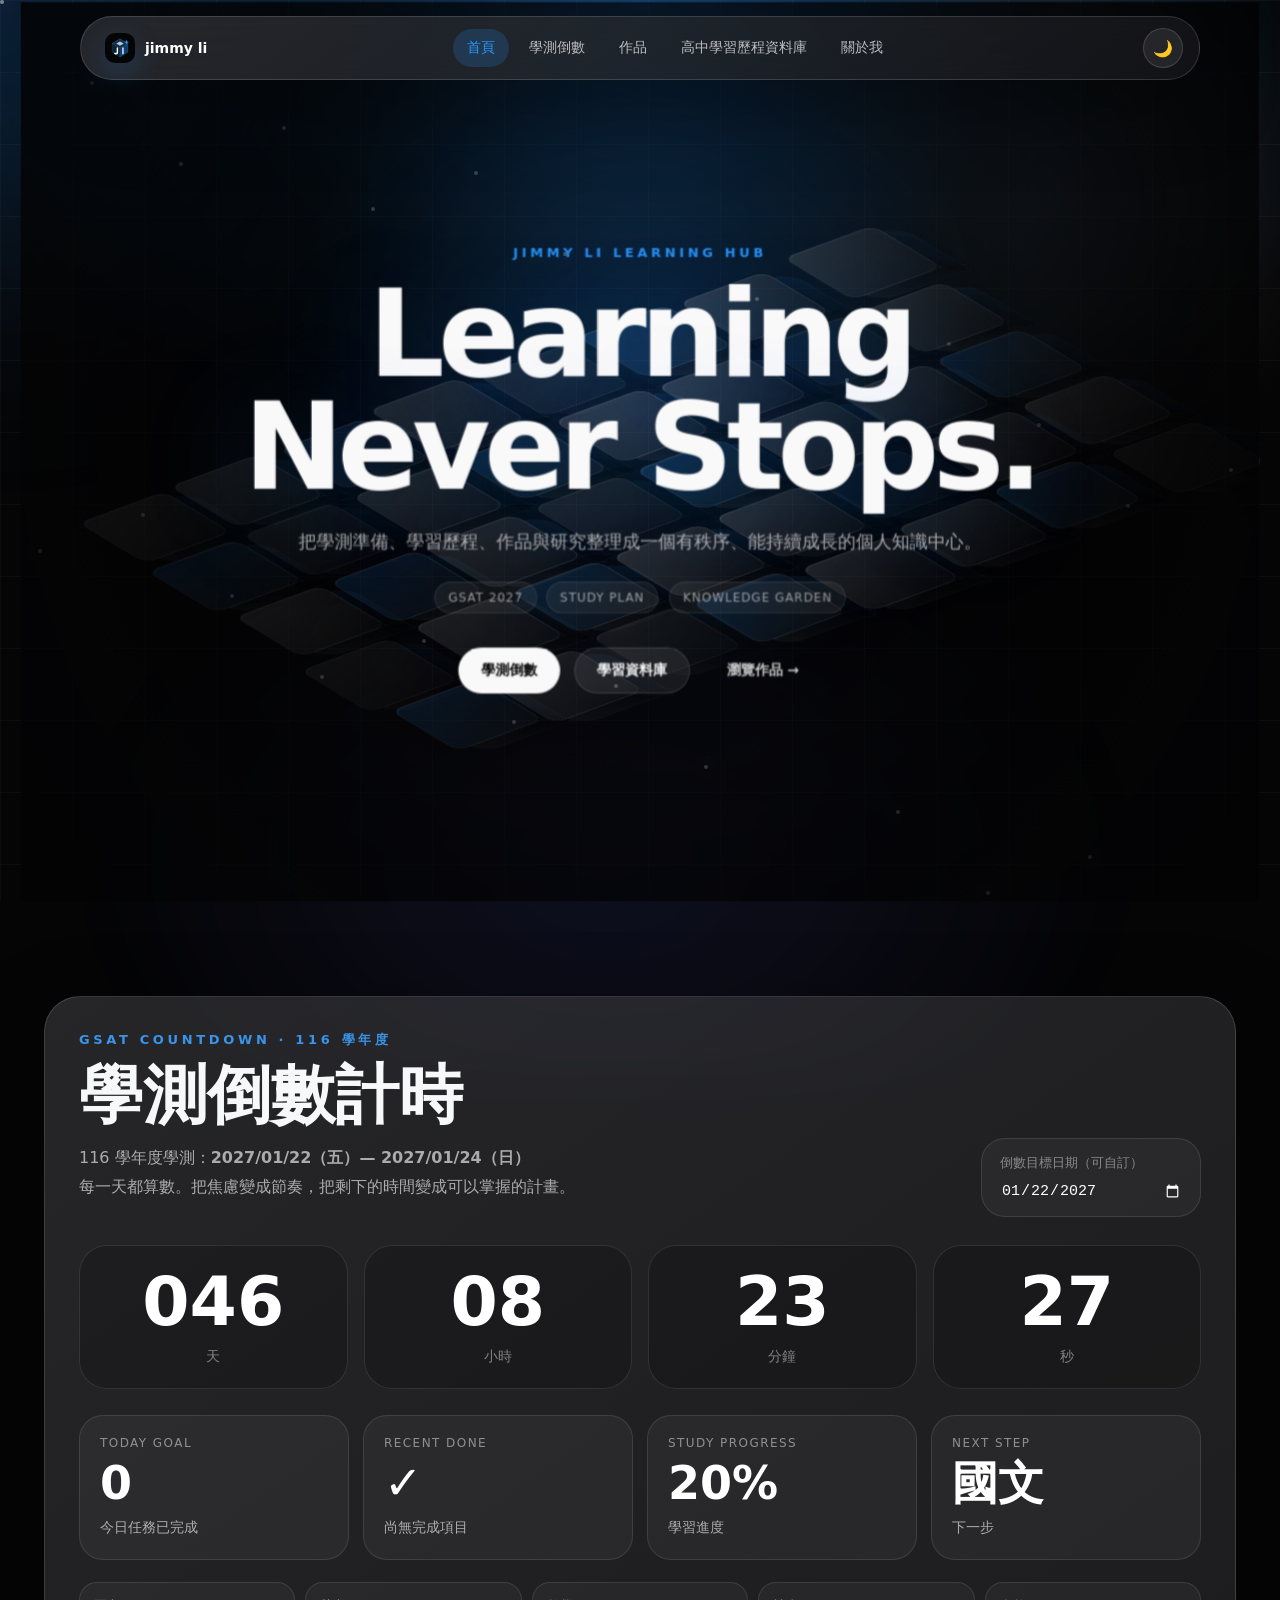
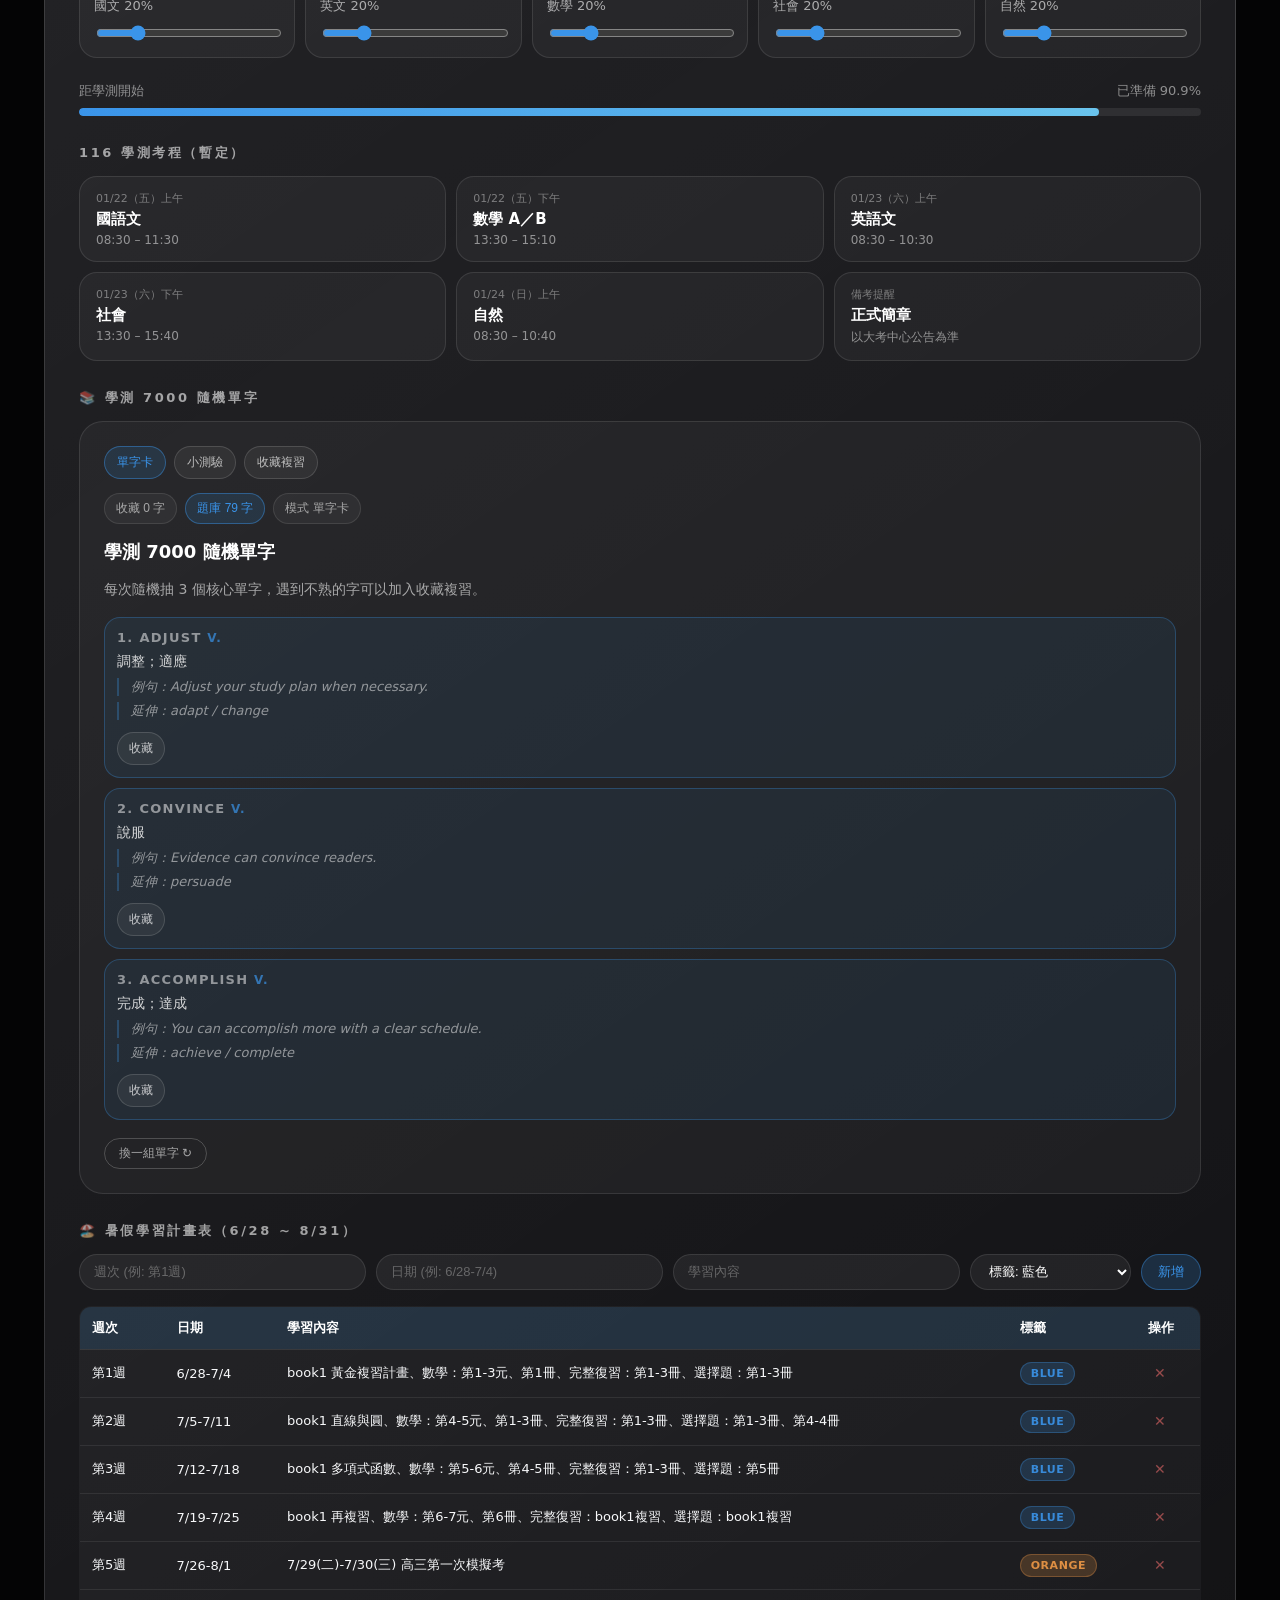
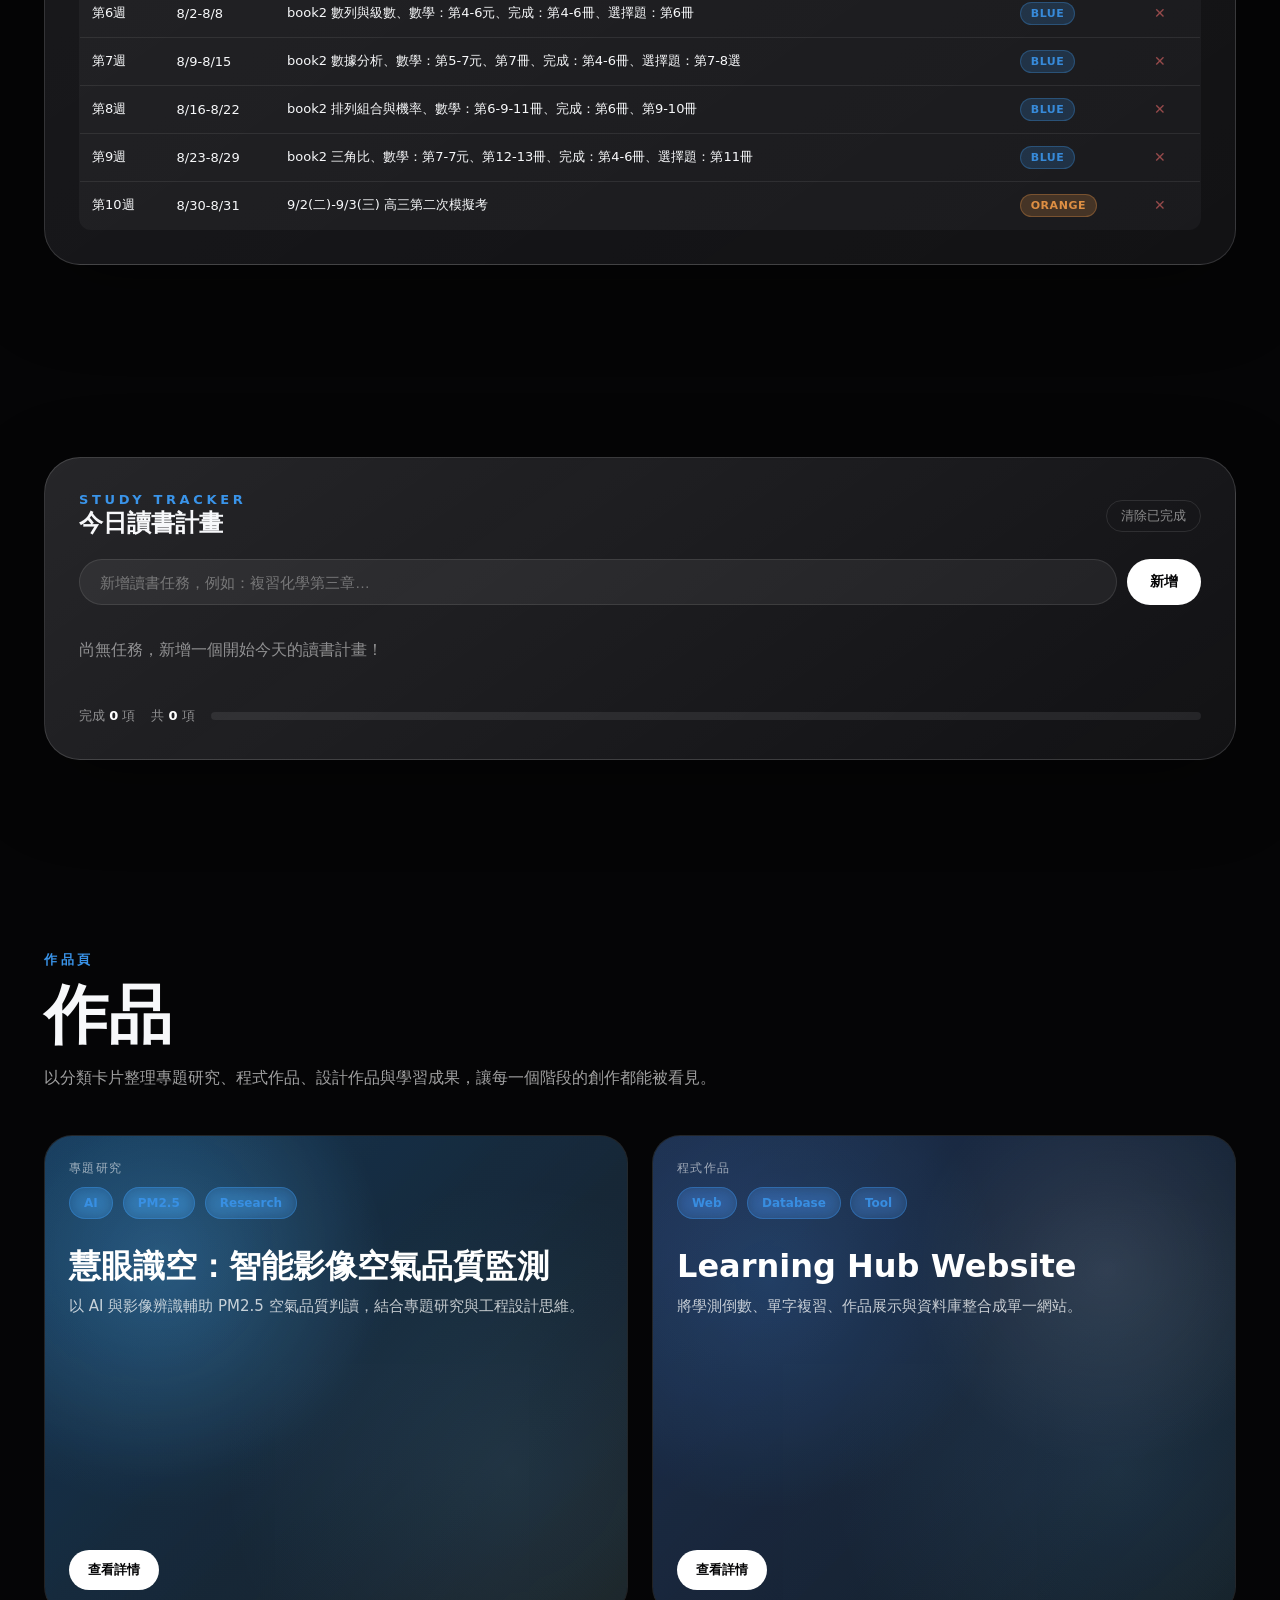
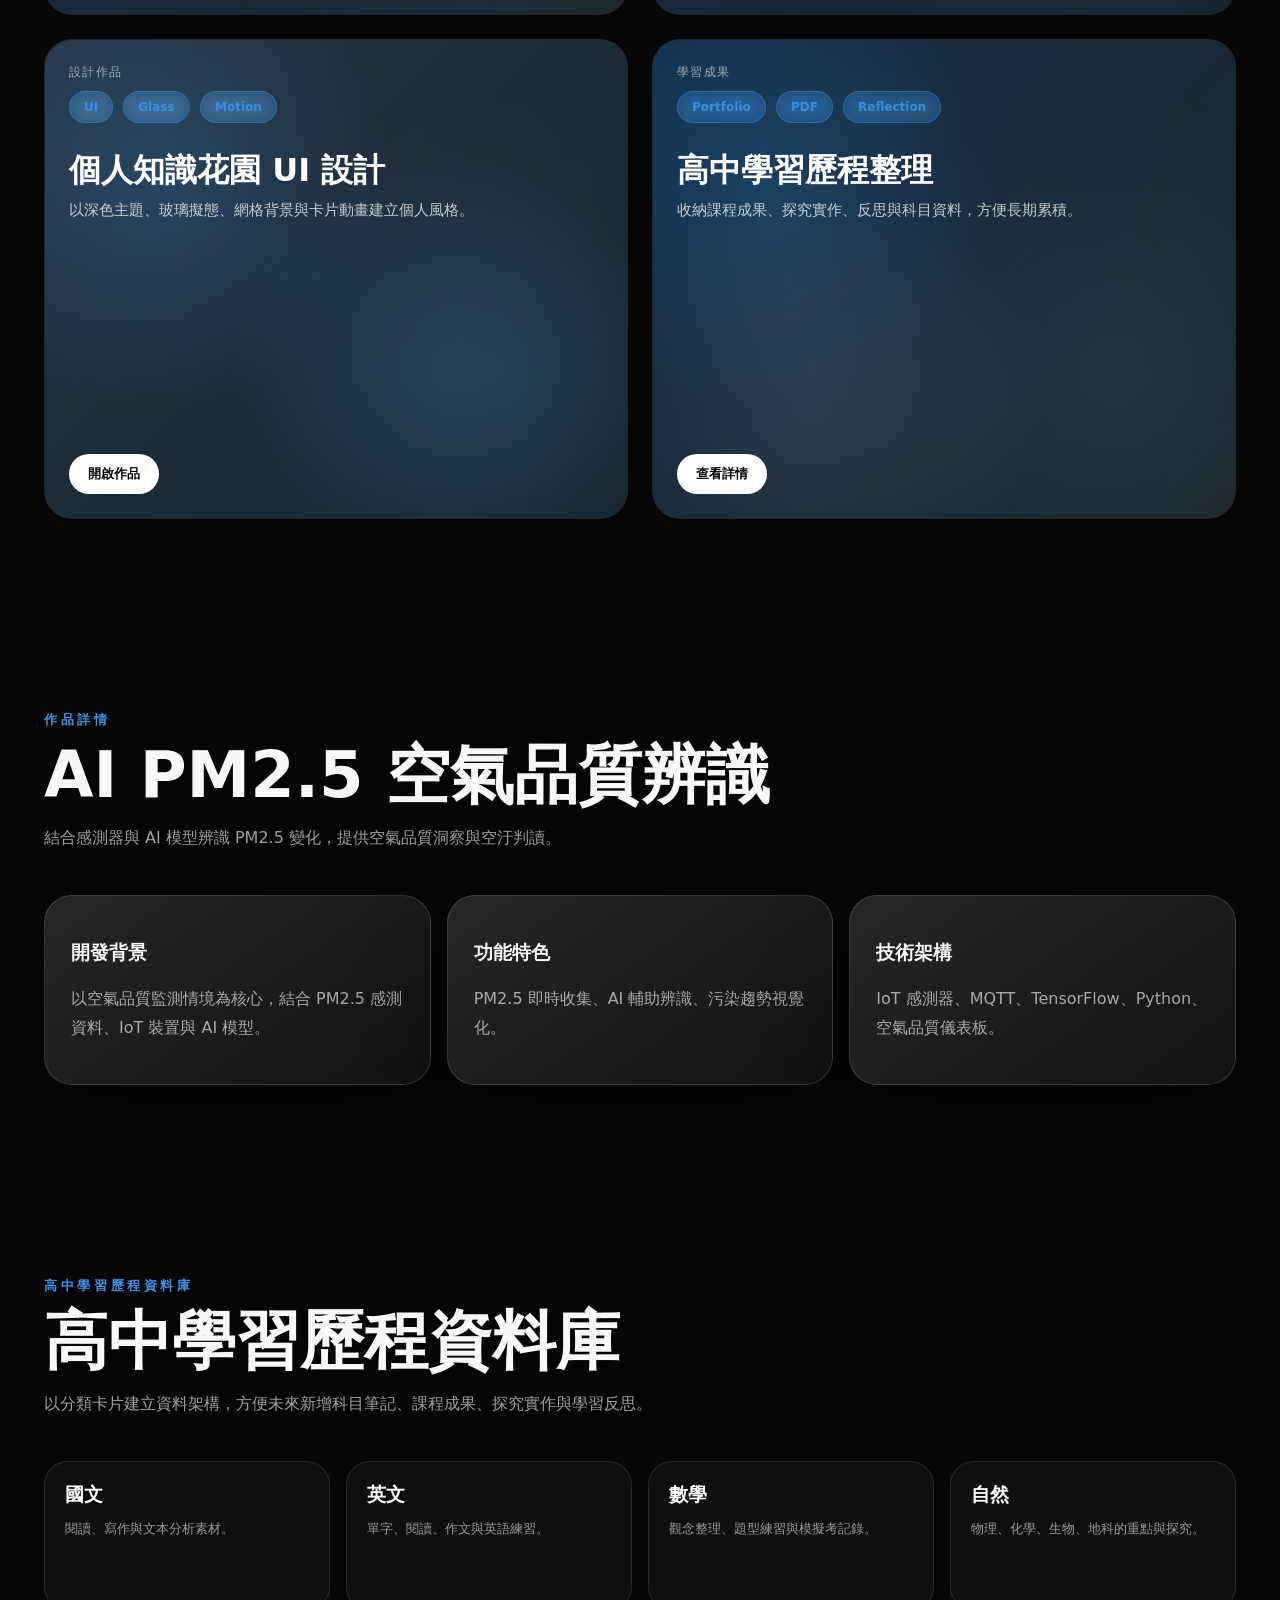
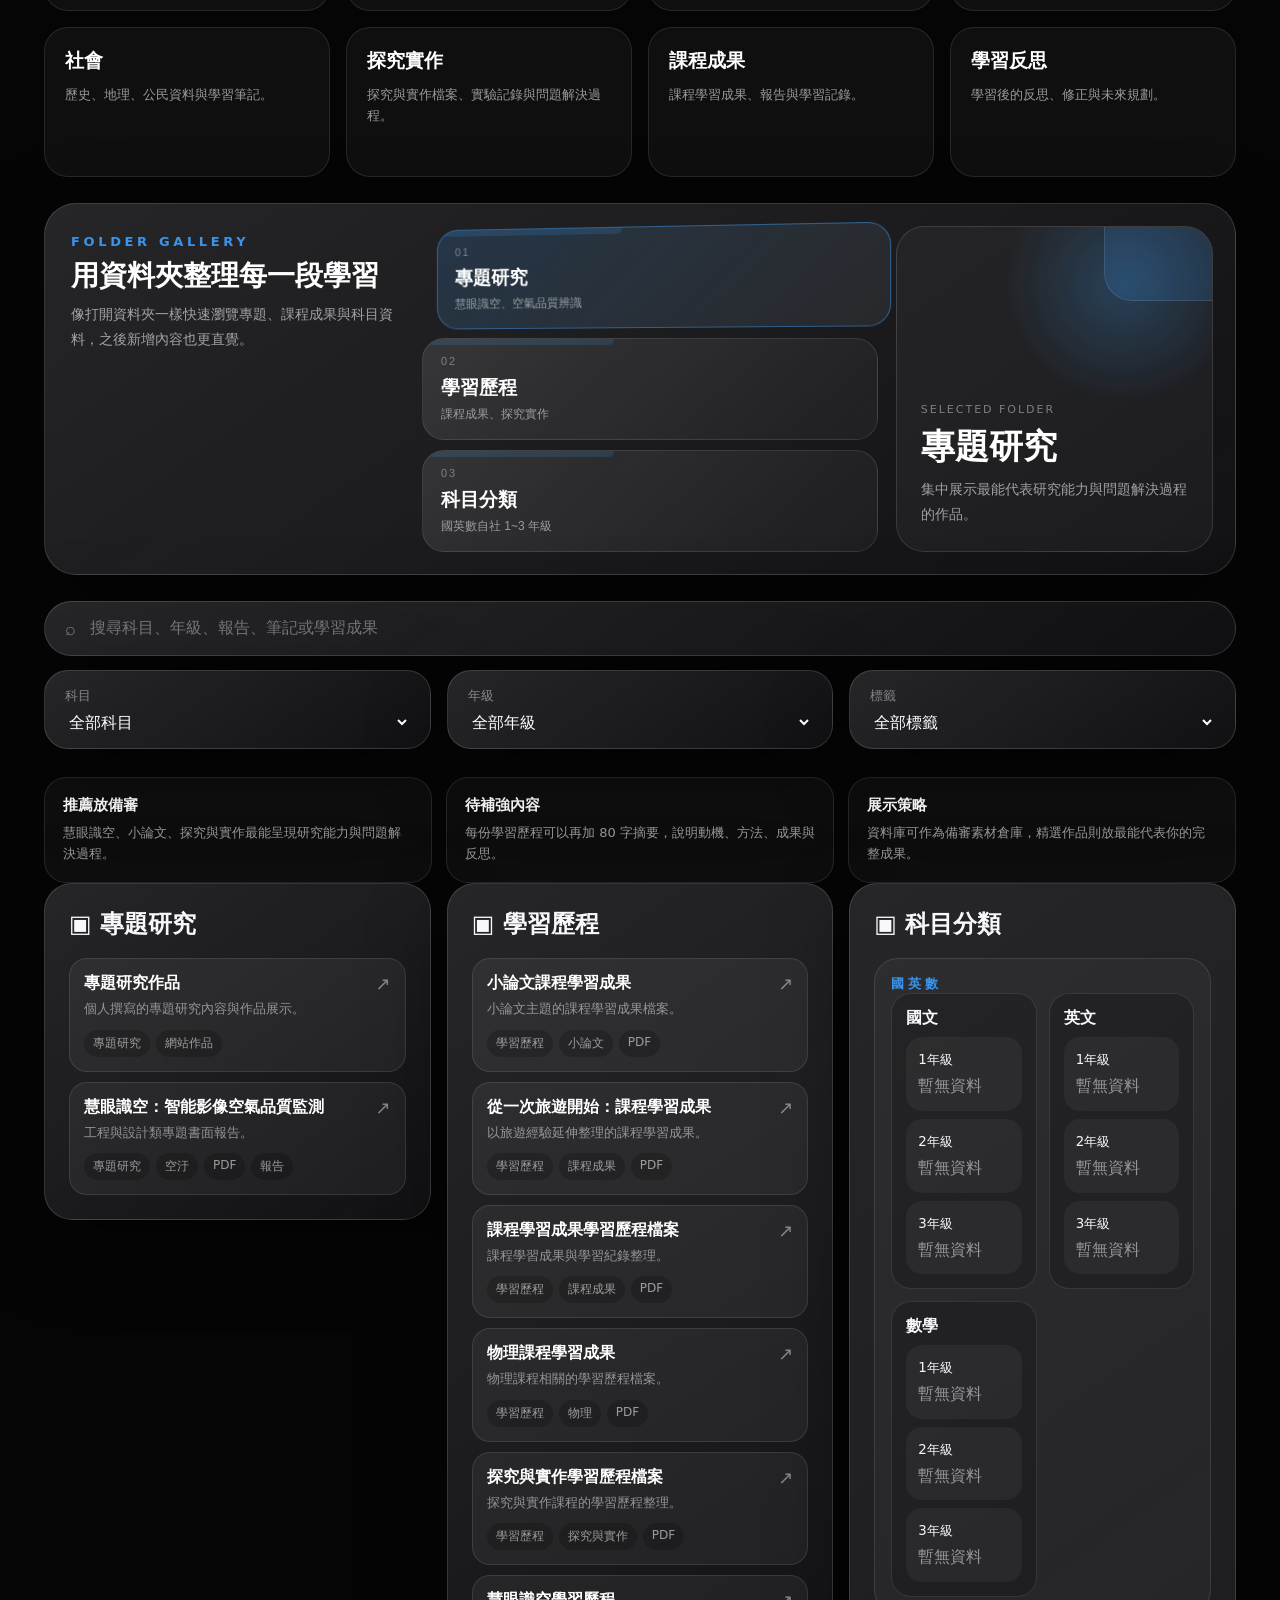
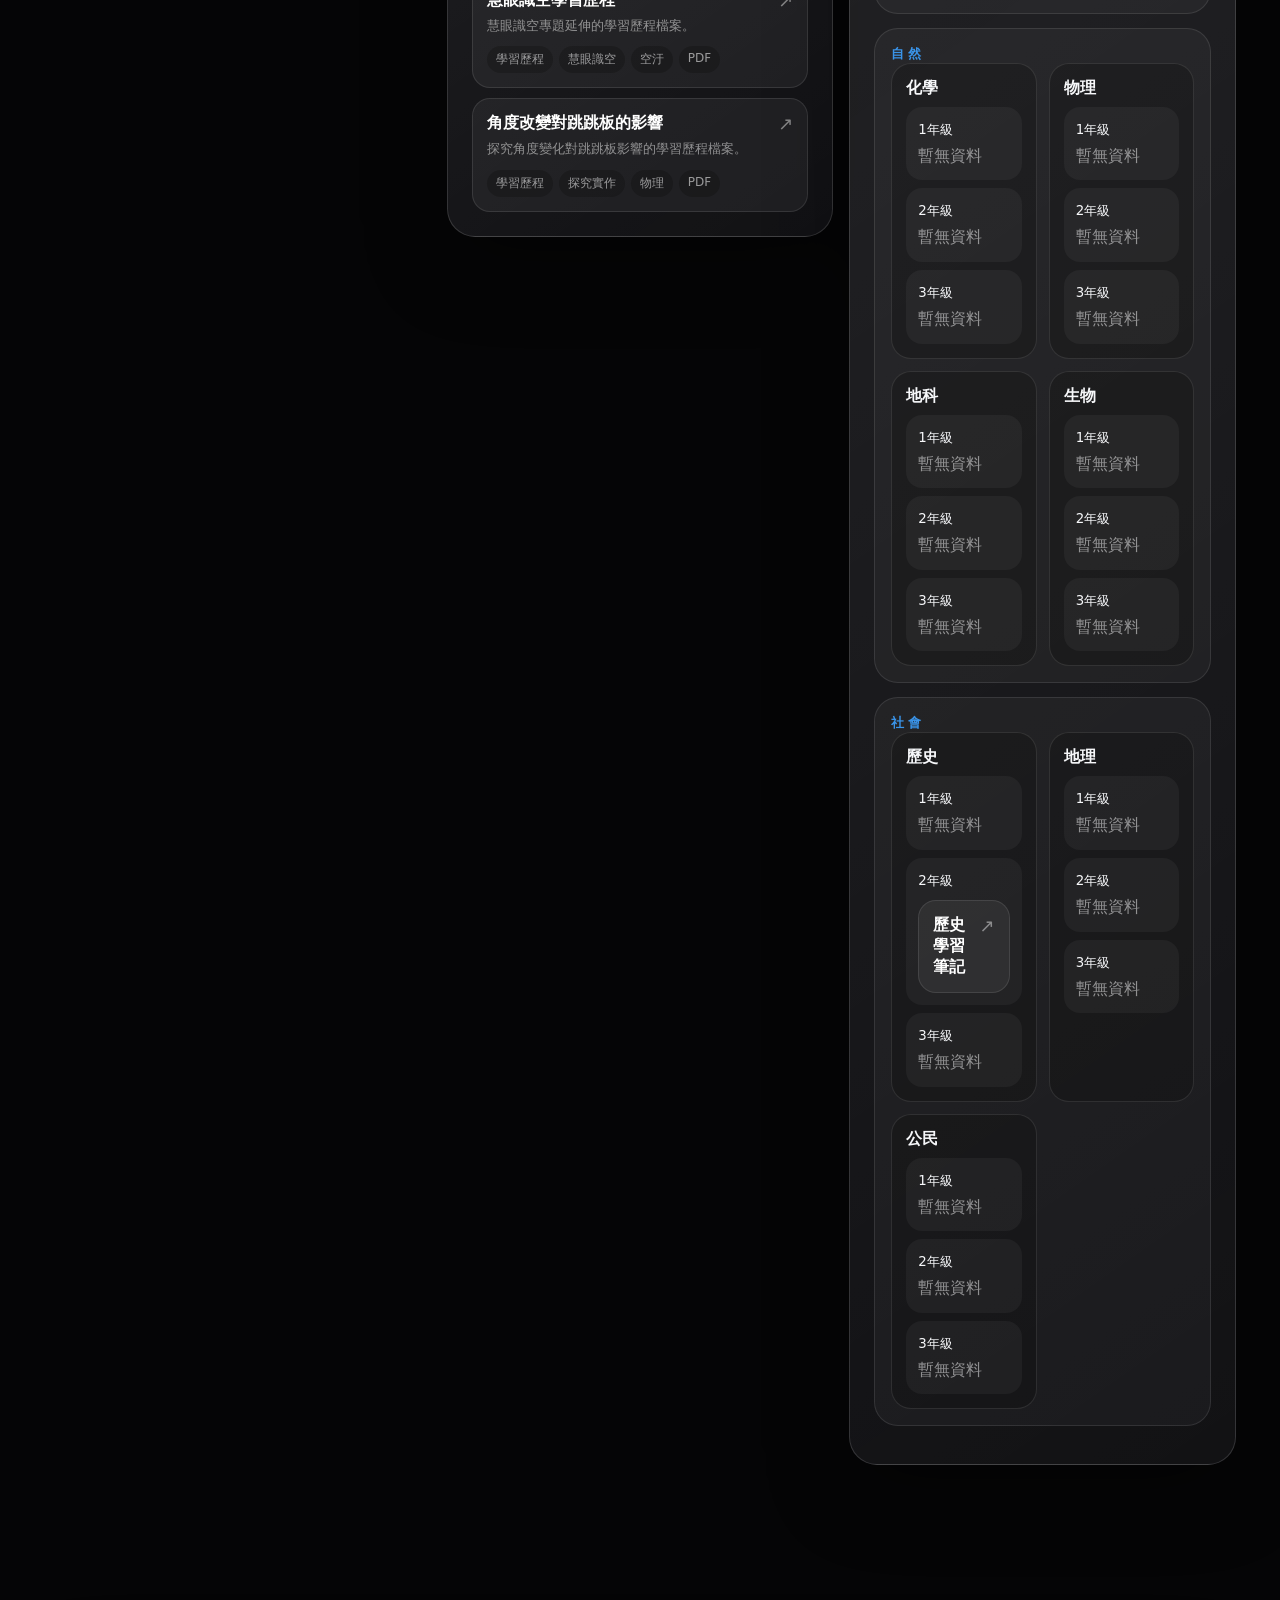
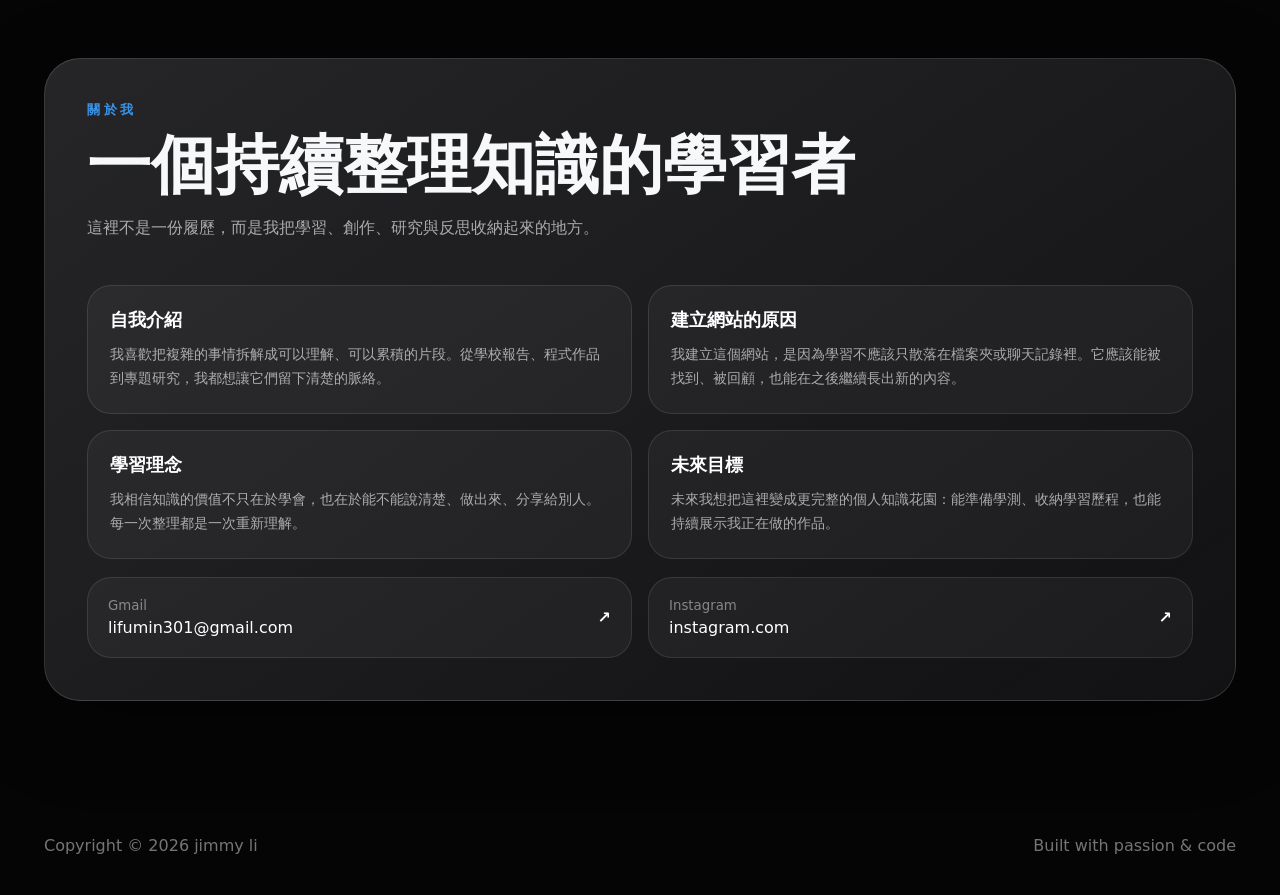
==== commit 810c3928: "Update Learning Hub logo" ====
--- a/index.html
+++ b/index.html
@@ -4,9 +4,9 @@
   <meta charset="utf-8">
   <meta name="viewport" content="width=device-width, initial-scale=1">
   <title>jimmy li Learning Hub</title>
-  <link rel="icon" type="image/svg+xml" href="data:image/svg+xml,%3Csvg%20width%3D%22128%22%20height%3D%22128%22%20viewBox%3D%220%200%20128%20128%22%20fill%3D%22none%22%20xmlns%3D%22http%3A%2F%2Fwww.w3.org%2F2000%2Fsvg%22%3E%0A%20%20%3Crect%20width%3D%22128%22%20height%3D%22128%22%20rx%3D%2230%22%20fill%3D%22%23050506%22%2F%3E%0A%20%20%3Ccircle%20cx%3D%2278%22%20cy%3D%2244%22%20r%3D%2242%22%20fill%3D%22%232997FF%22%20fill-opacity%3D%22.26%22%2F%3E%0A%20%20%3Ccircle%20cx%3D%2248%22%20cy%3D%2288%22%20r%3D%2234%22%20fill%3D%22%23B9D8FF%22%20fill-opacity%3D%22.13%22%2F%3E%0A%20%20%3Crect%20x%3D%2220%22%20y%3D%2220%22%20width%3D%2288%22%20height%3D%2288%22%20rx%3D%2224%22%20fill%3D%22white%22%20fill-opacity%3D%22.08%22%20stroke%3D%22white%22%20stroke-opacity%3D%22.18%22%2F%3E%0A%20%20%3Cpath%20d%3D%22M74%2033v42.5c0%2013.2-8.2%2021.5-21.3%2021.5-7.8%200-14.2-2.9-18.4-8.1l8.7-9.2c2.6%203.2%205.6%204.9%209.2%204.9%205.5%200%208.6-3.3%208.6-9.7V33H74Z%22%20fill%3D%22white%22%2F%3E%0A%20%20%3Cpath%20d%3D%22M87.5%2030.5l3.2%208.1%208.3%203.1-8.3%203.2-3.2%208.1-3.1-8.1-8.2-3.2%208.2-3.1%203.1-8.1Z%22%20fill%3D%22%232997FF%22%2F%3E%0A%3C%2Fsvg%3E">
-  <link rel="shortcut icon" type="image/svg+xml" href="data:image/svg+xml,%3Csvg%20width%3D%22128%22%20height%3D%22128%22%20viewBox%3D%220%200%20128%20128%22%20fill%3D%22none%22%20xmlns%3D%22http%3A%2F%2Fwww.w3.org%2F2000%2Fsvg%22%3E%0A%20%20%3Crect%20width%3D%22128%22%20height%3D%22128%22%20rx%3D%2230%22%20fill%3D%22%23050506%22%2F%3E%0A%20%20%3Ccircle%20cx%3D%2278%22%20cy%3D%2244%22%20r%3D%2242%22%20fill%3D%22%232997FF%22%20fill-opacity%3D%22.26%22%2F%3E%0A%20%20%3Ccircle%20cx%3D%2248%22%20cy%3D%2288%22%20r%3D%2234%22%20fill%3D%22%23B9D8FF%22%20fill-opacity%3D%22.13%22%2F%3E%0A%20%20%3Crect%20x%3D%2220%22%20y%3D%2220%22%20width%3D%2288%22%20height%3D%2288%22%20rx%3D%2224%22%20fill%3D%22white%22%20fill-opacity%3D%22.08%22%20stroke%3D%22white%22%20stroke-opacity%3D%22.18%22%2F%3E%0A%20%20%3Cpath%20d%3D%22M74%2033v42.5c0%2013.2-8.2%2021.5-21.3%2021.5-7.8%200-14.2-2.9-18.4-8.1l8.7-9.2c2.6%203.2%205.6%204.9%209.2%204.9%205.5%200%208.6-3.3%208.6-9.7V33H74Z%22%20fill%3D%22white%22%2F%3E%0A%20%20%3Cpath%20d%3D%22M87.5%2030.5l3.2%208.1%208.3%203.1-8.3%203.2-3.2%208.1-3.1-8.1-8.2-3.2%208.2-3.1%203.1-8.1Z%22%20fill%3D%22%232997FF%22%2F%3E%0A%3C%2Fsvg%3E">
-  <link rel="apple-touch-icon" href="data:image/svg+xml,%3Csvg%20width%3D%22128%22%20height%3D%22128%22%20viewBox%3D%220%200%20128%20128%22%20fill%3D%22none%22%20xmlns%3D%22http%3A%2F%2Fwww.w3.org%2F2000%2Fsvg%22%3E%0A%20%20%3Crect%20width%3D%22128%22%20height%3D%22128%22%20rx%3D%2230%22%20fill%3D%22%23050506%22%2F%3E%0A%20%20%3Ccircle%20cx%3D%2278%22%20cy%3D%2244%22%20r%3D%2242%22%20fill%3D%22%232997FF%22%20fill-opacity%3D%22.26%22%2F%3E%0A%20%20%3Ccircle%20cx%3D%2248%22%20cy%3D%2288%22%20r%3D%2234%22%20fill%3D%22%23B9D8FF%22%20fill-opacity%3D%22.13%22%2F%3E%0A%20%20%3Crect%20x%3D%2220%22%20y%3D%2220%22%20width%3D%2288%22%20height%3D%2288%22%20rx%3D%2224%22%20fill%3D%22white%22%20fill-opacity%3D%22.08%22%20stroke%3D%22white%22%20stroke-opacity%3D%22.18%22%2F%3E%0A%20%20%3Cpath%20d%3D%22M74%2033v42.5c0%2013.2-8.2%2021.5-21.3%2021.5-7.8%200-14.2-2.9-18.4-8.1l8.7-9.2c2.6%203.2%205.6%204.9%209.2%204.9%205.5%200%208.6-3.3%208.6-9.7V33H74Z%22%20fill%3D%22white%22%2F%3E%0A%20%20%3Cpath%20d%3D%22M87.5%2030.5l3.2%208.1%208.3%203.1-8.3%203.2-3.2%208.1-3.1-8.1-8.2-3.2%208.2-3.1%203.1-8.1Z%22%20fill%3D%22%232997FF%22%2F%3E%0A%3C%2Fsvg%3E">
+  <link rel="icon" type="image/svg+xml" href="assets/logo.svg">
+  <link rel="shortcut icon" type="image/svg+xml" href="assets/logo.svg">
+  <link rel="apple-touch-icon" href="assets/logo.svg">
   <meta name="theme-color" content="#050506">
   <link rel="stylesheet" href="assets/css/style.css">
 </head>
@@ -19,7 +19,10 @@
 
   <!-- Nav -->
   <nav class="nav glass">
-    <a href="#home"><strong>jimmy li</strong></a>
+    <a class="brand" href="#home" aria-label="jimmy li Learning Hub">
+      <img src="assets/logo.svg" alt="" width="30" height="30">
+      <strong>jimmy li</strong>
+    </a>
     <div class="nav-links">
       <a href="#home" data-section="home">首頁</a>
       <a href="#exam-countdown" data-section="exam-countdown">學測倒數</a>
--- a/assets/css/style.css
+++ b/assets/css/style.css
@@ -147,6 +147,8 @@
     /* ── Nav ── */
     .nav{position:fixed;top:16px;left:50%;transform:translateX(-50%);width:min(1120px,calc(100% - 32px));height:64px;border-radius:999px;display:flex;align-items:center;justify-content:space-between;padding:0 16px 0 24px;z-index:20;transition:background .3s}
     .nav a{color:rgba(255,255,255,.7);text-decoration:none;font-size:14px}
+    .brand{display:inline-flex;align-items:center;gap:10px;font-weight:800}
+    .brand img{width:30px;height:30px;border-radius:10px;box-shadow:0 10px 28px rgba(41,151,255,.22)}
     .nav strong{color:white}
     .nav-links{display:flex;gap:6px}
     .nav-links a{padding:10px 14px;border-radius:999px;transition:.2s}
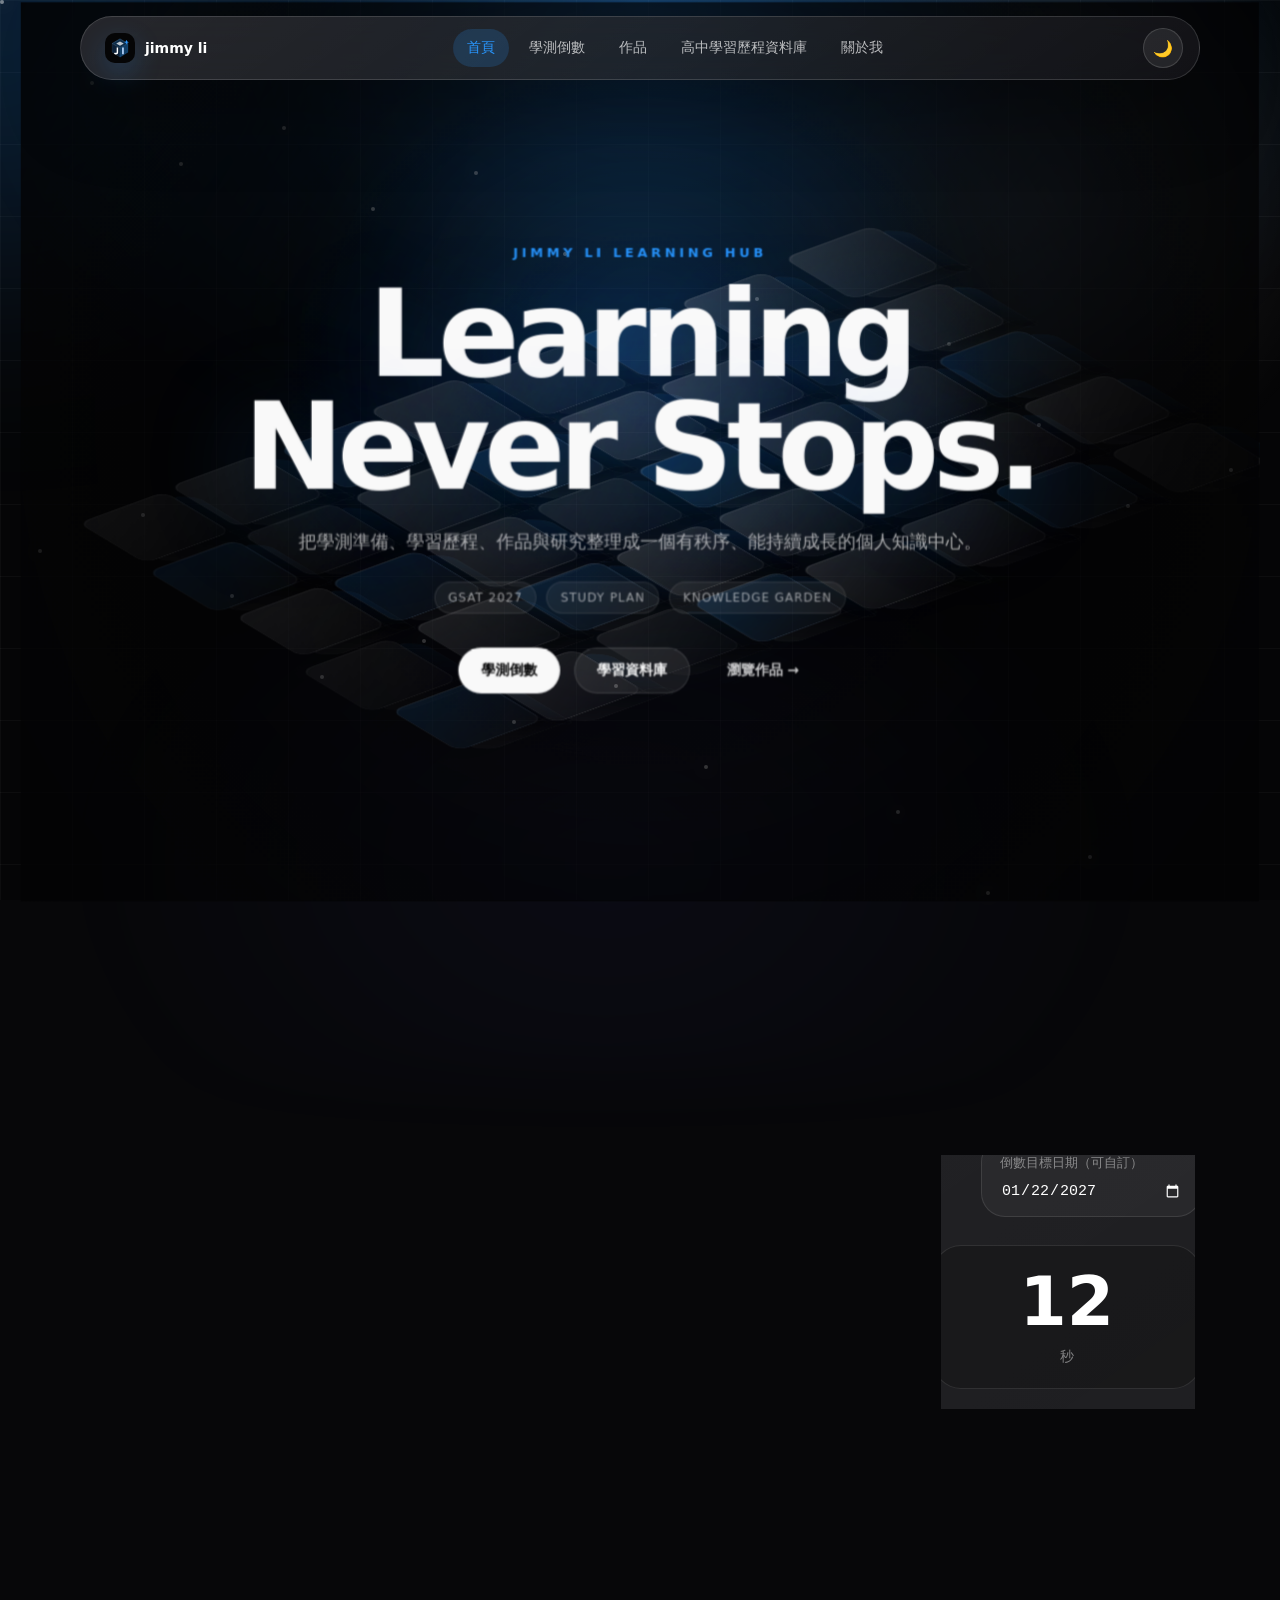
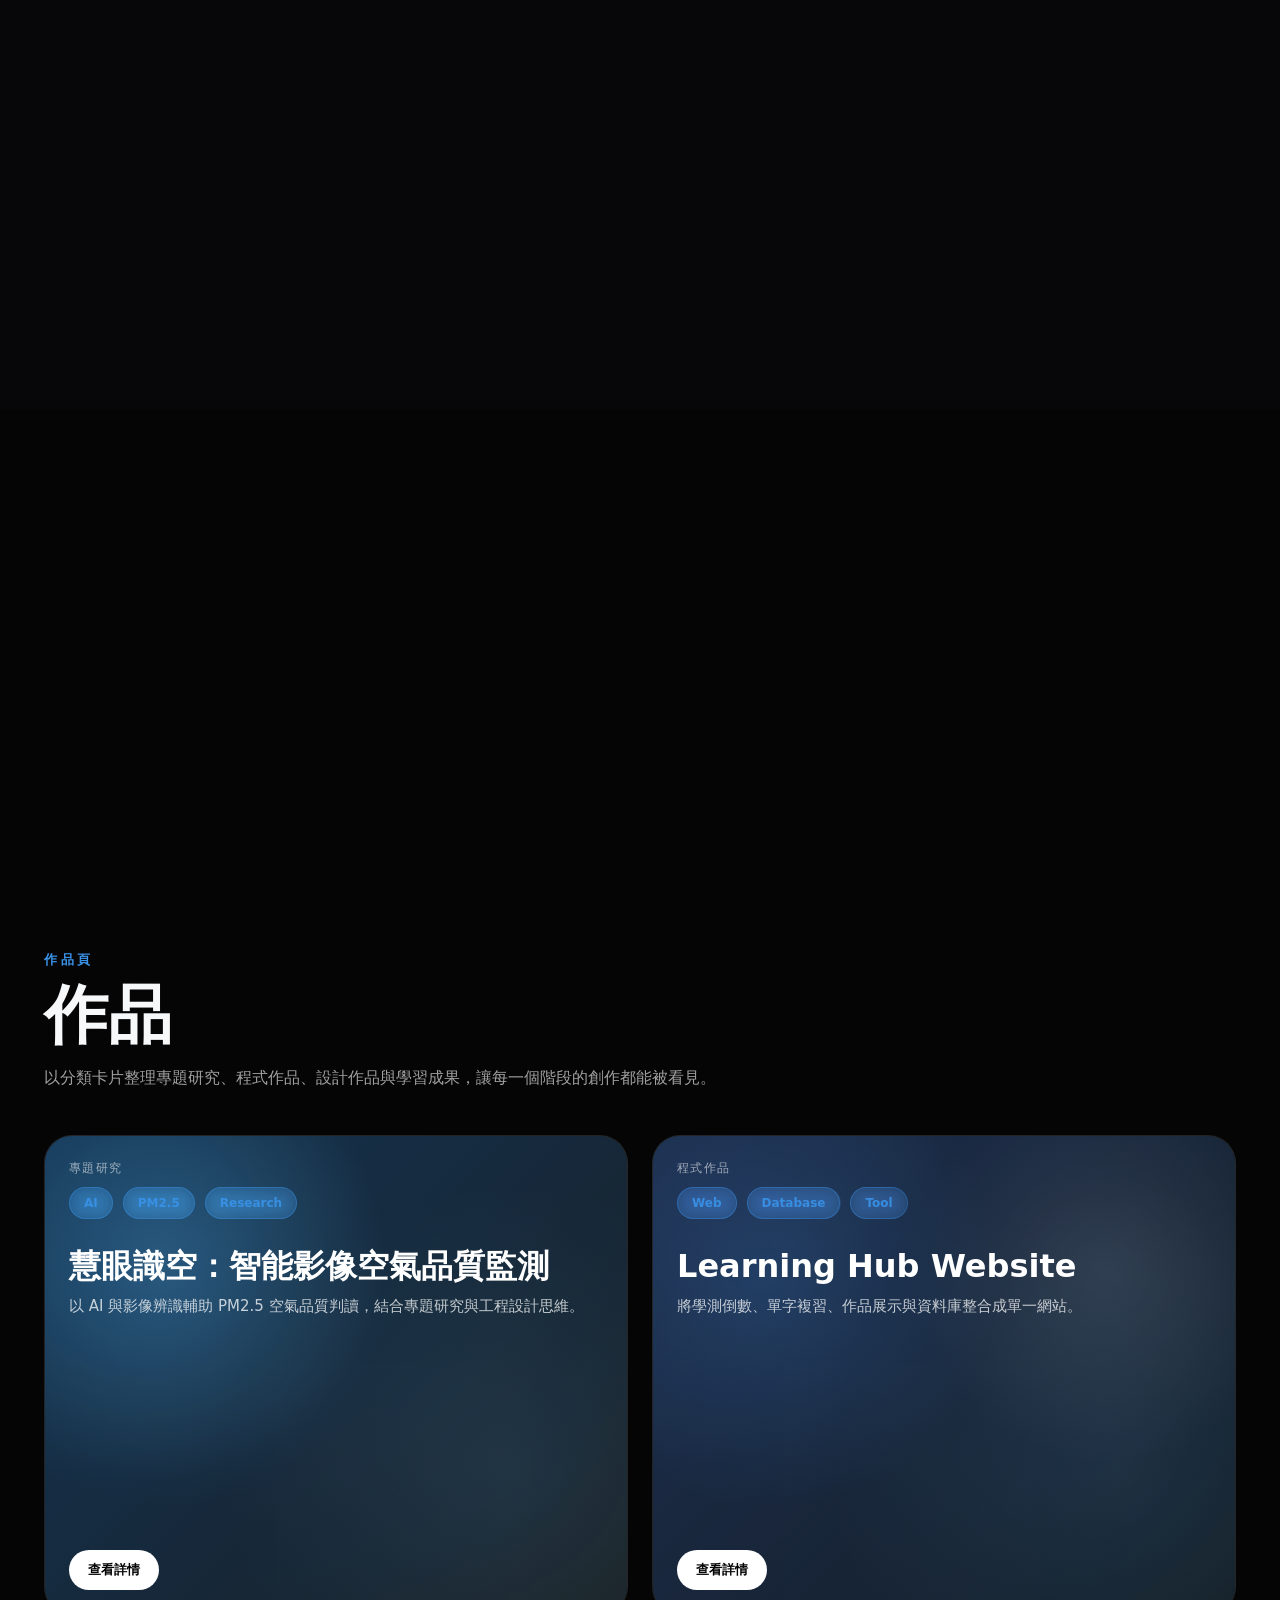
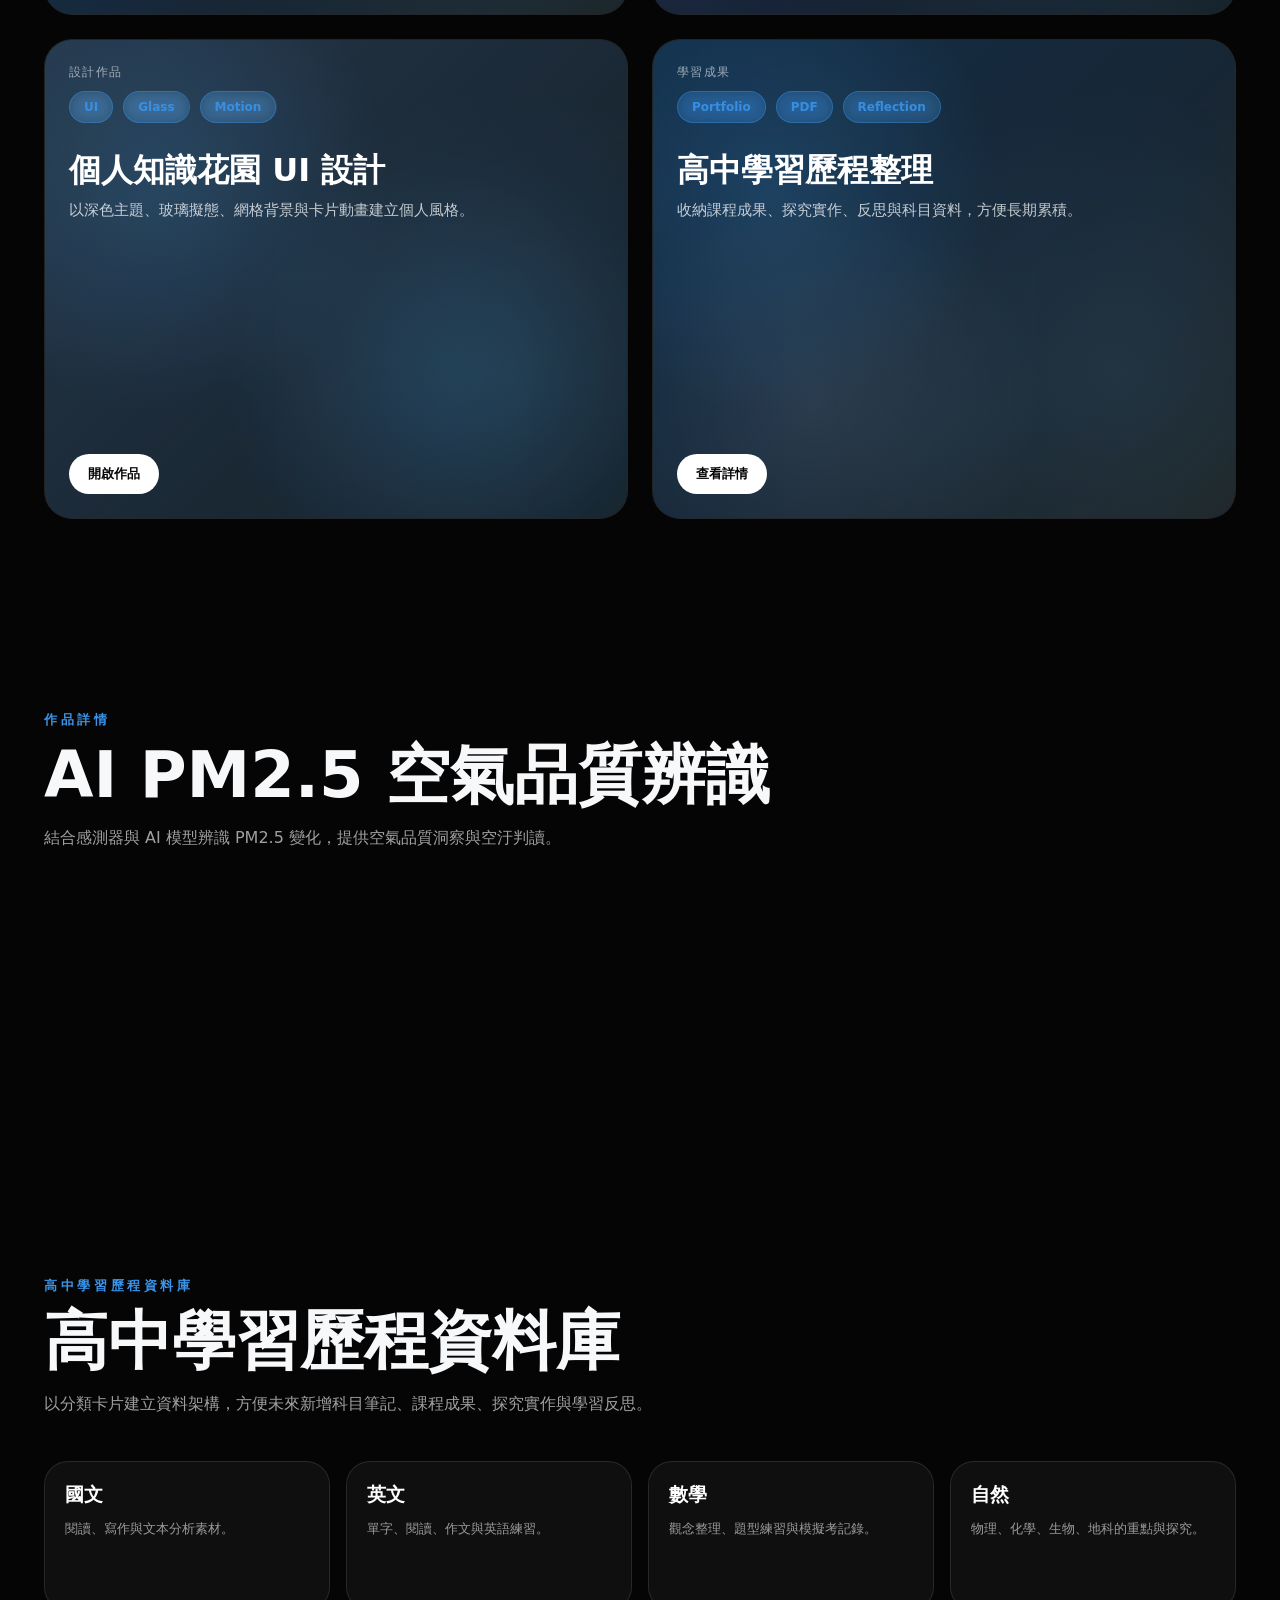
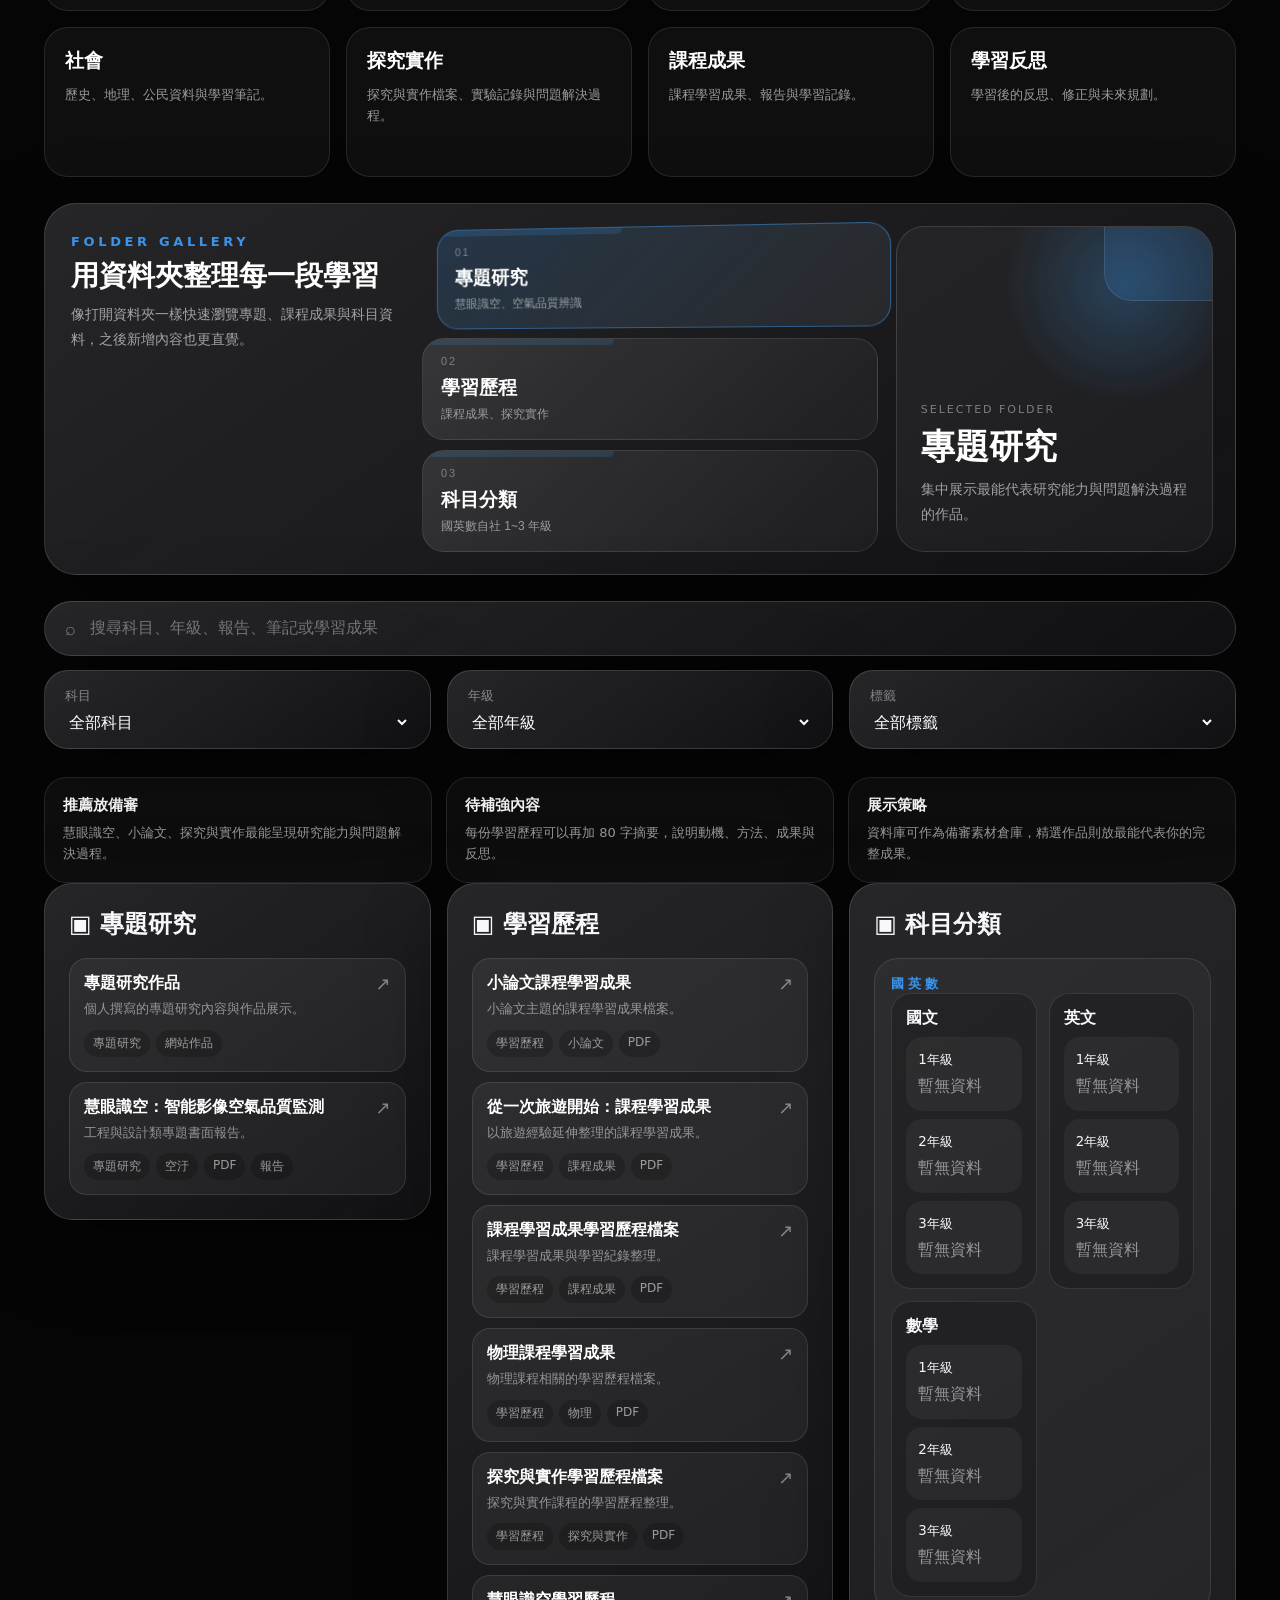
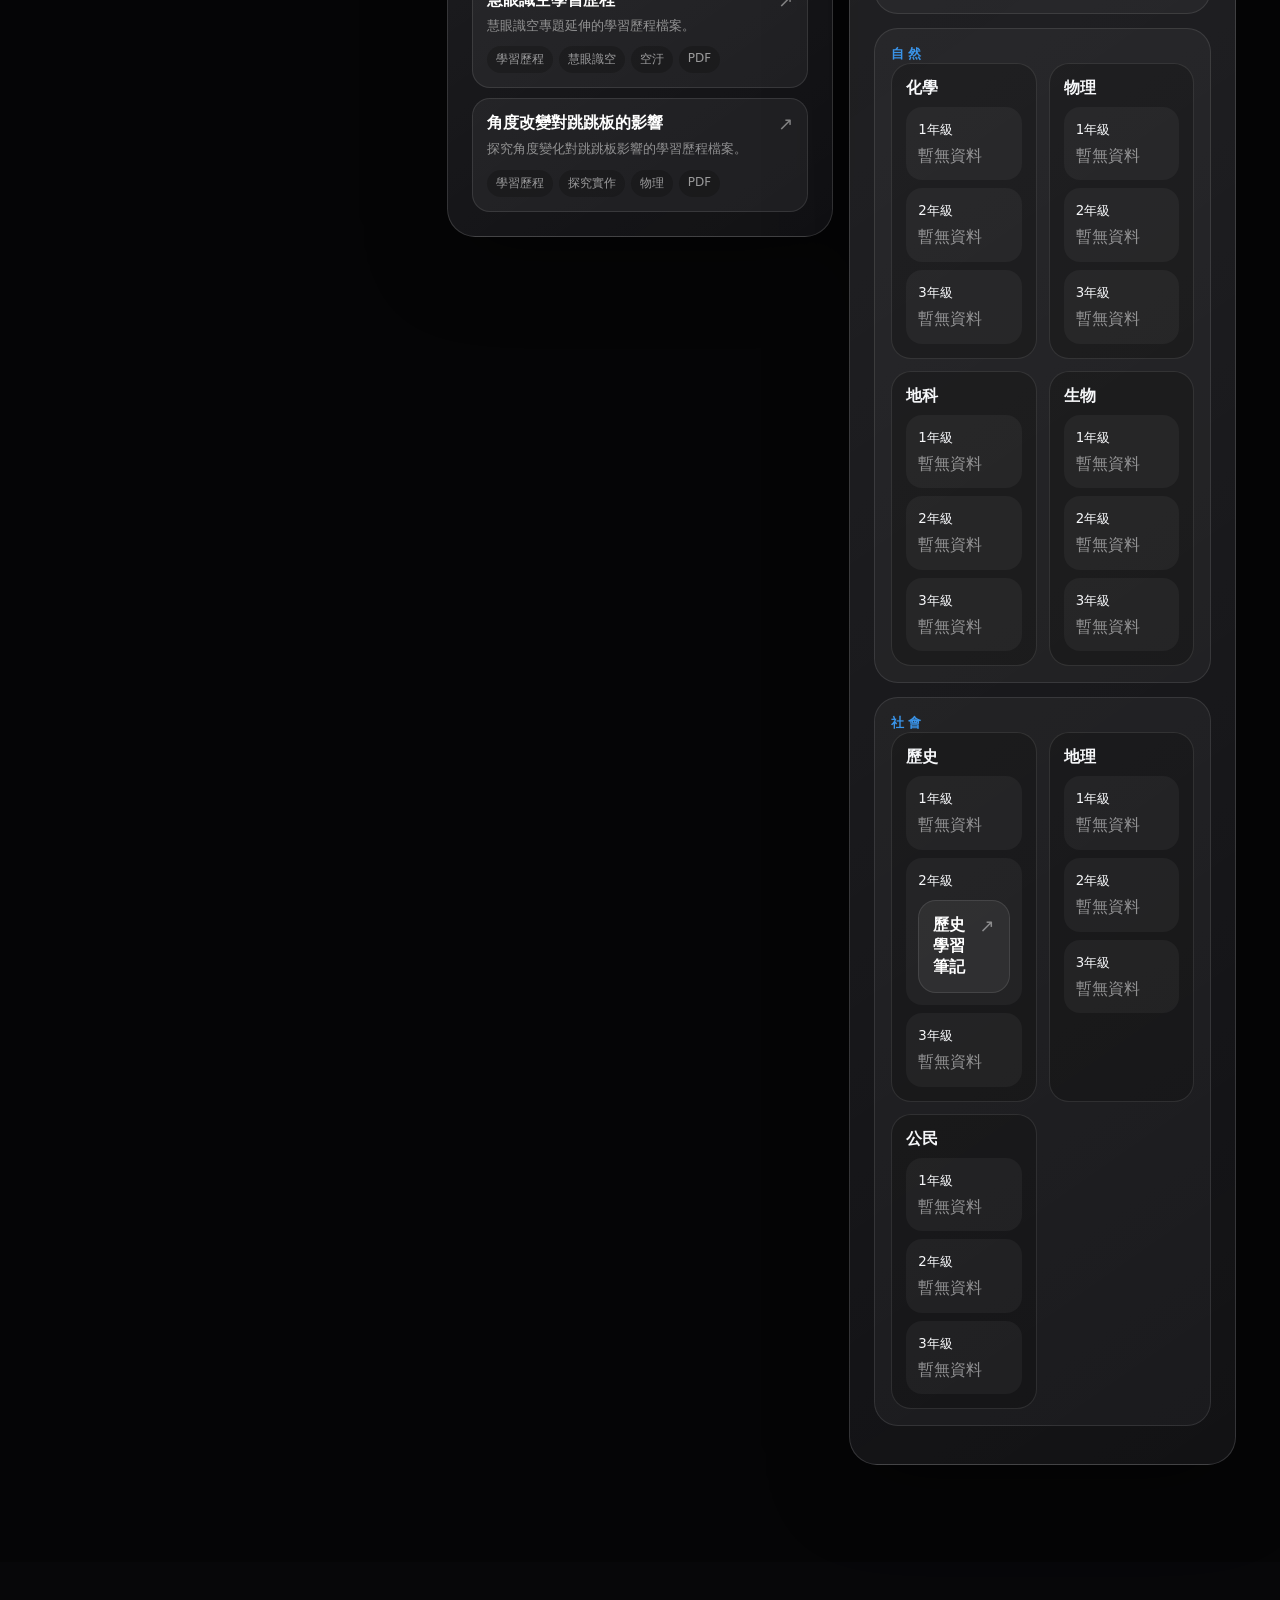
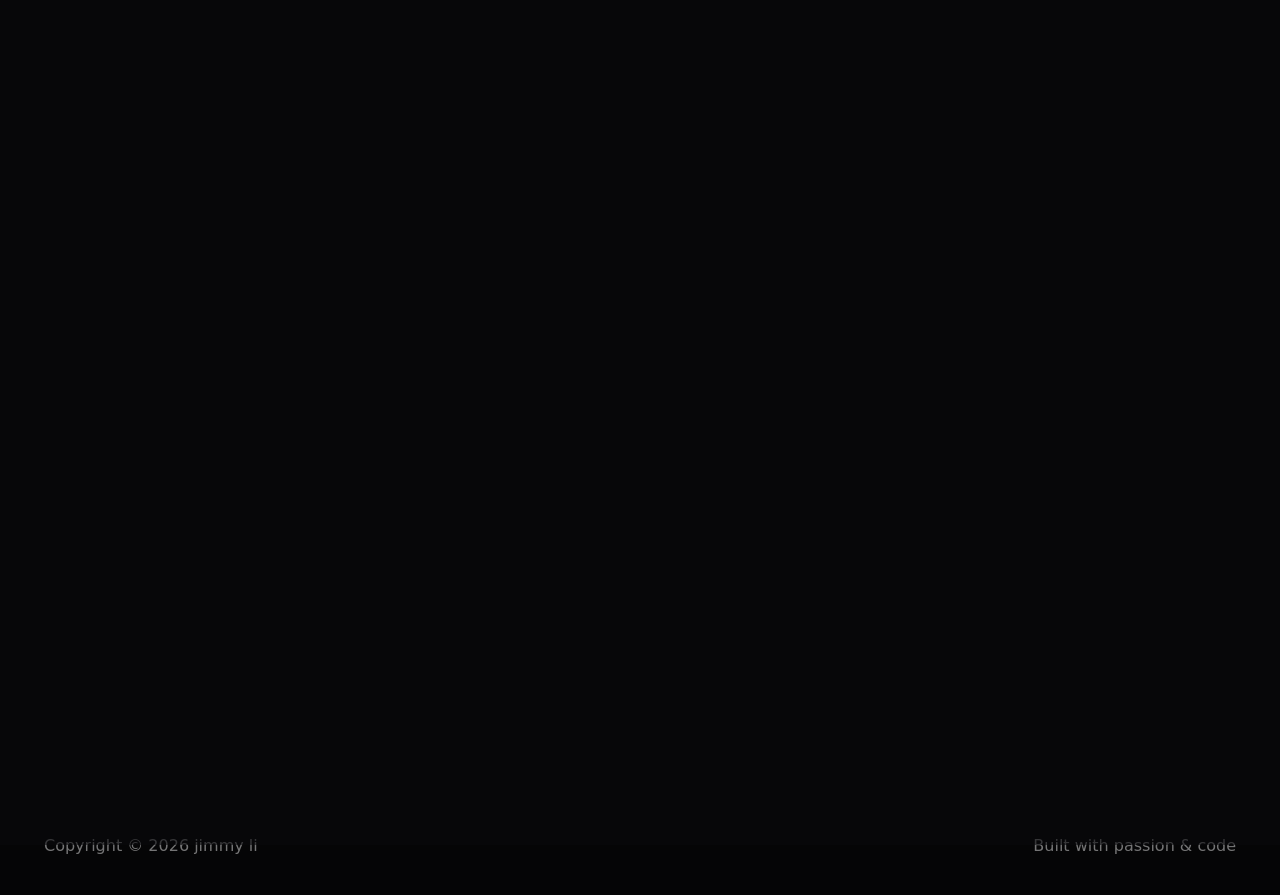
==== commit 671d7c20: "Add mobile touch icon" ====
--- a/index.html
+++ b/index.html
@@ -4,9 +4,9 @@
   <meta charset="utf-8">
   <meta name="viewport" content="width=device-width, initial-scale=1">
   <title>jimmy li Learning Hub</title>
-  <link rel="icon" type="image/svg+xml" href="assets/logo.svg">
-  <link rel="shortcut icon" type="image/svg+xml" href="assets/logo.svg">
-  <link rel="apple-touch-icon" href="assets/logo.svg">
+  <link rel="icon" type="image/svg+xml" href="assets/logo.svg?v=20260719">
+  <link rel="shortcut icon" type="image/svg+xml" href="assets/logo.svg?v=20260719">
+  <link rel="apple-touch-icon" sizes="180x180" href="assets/apple-touch-icon.png?v=20260719">
   <meta name="theme-color" content="#050506">
   <link rel="stylesheet" href="assets/css/style.css">
 </head>
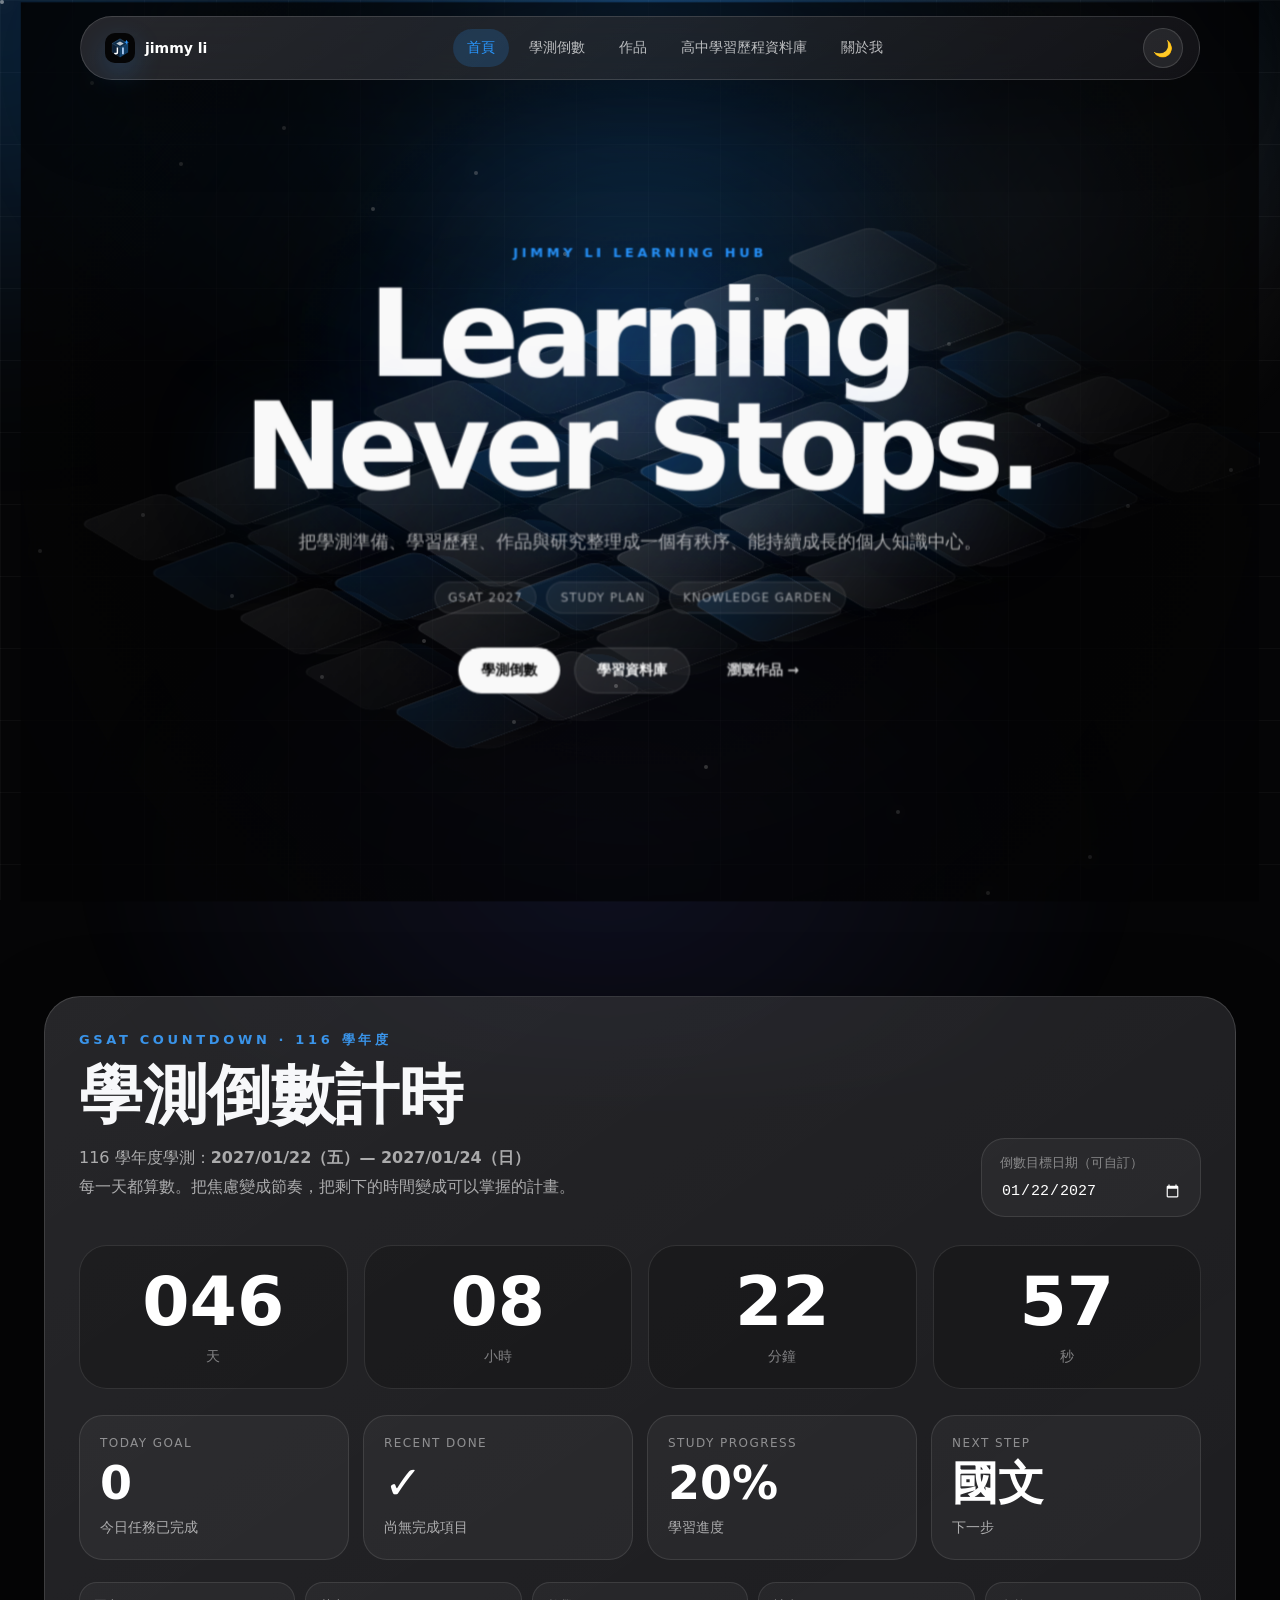
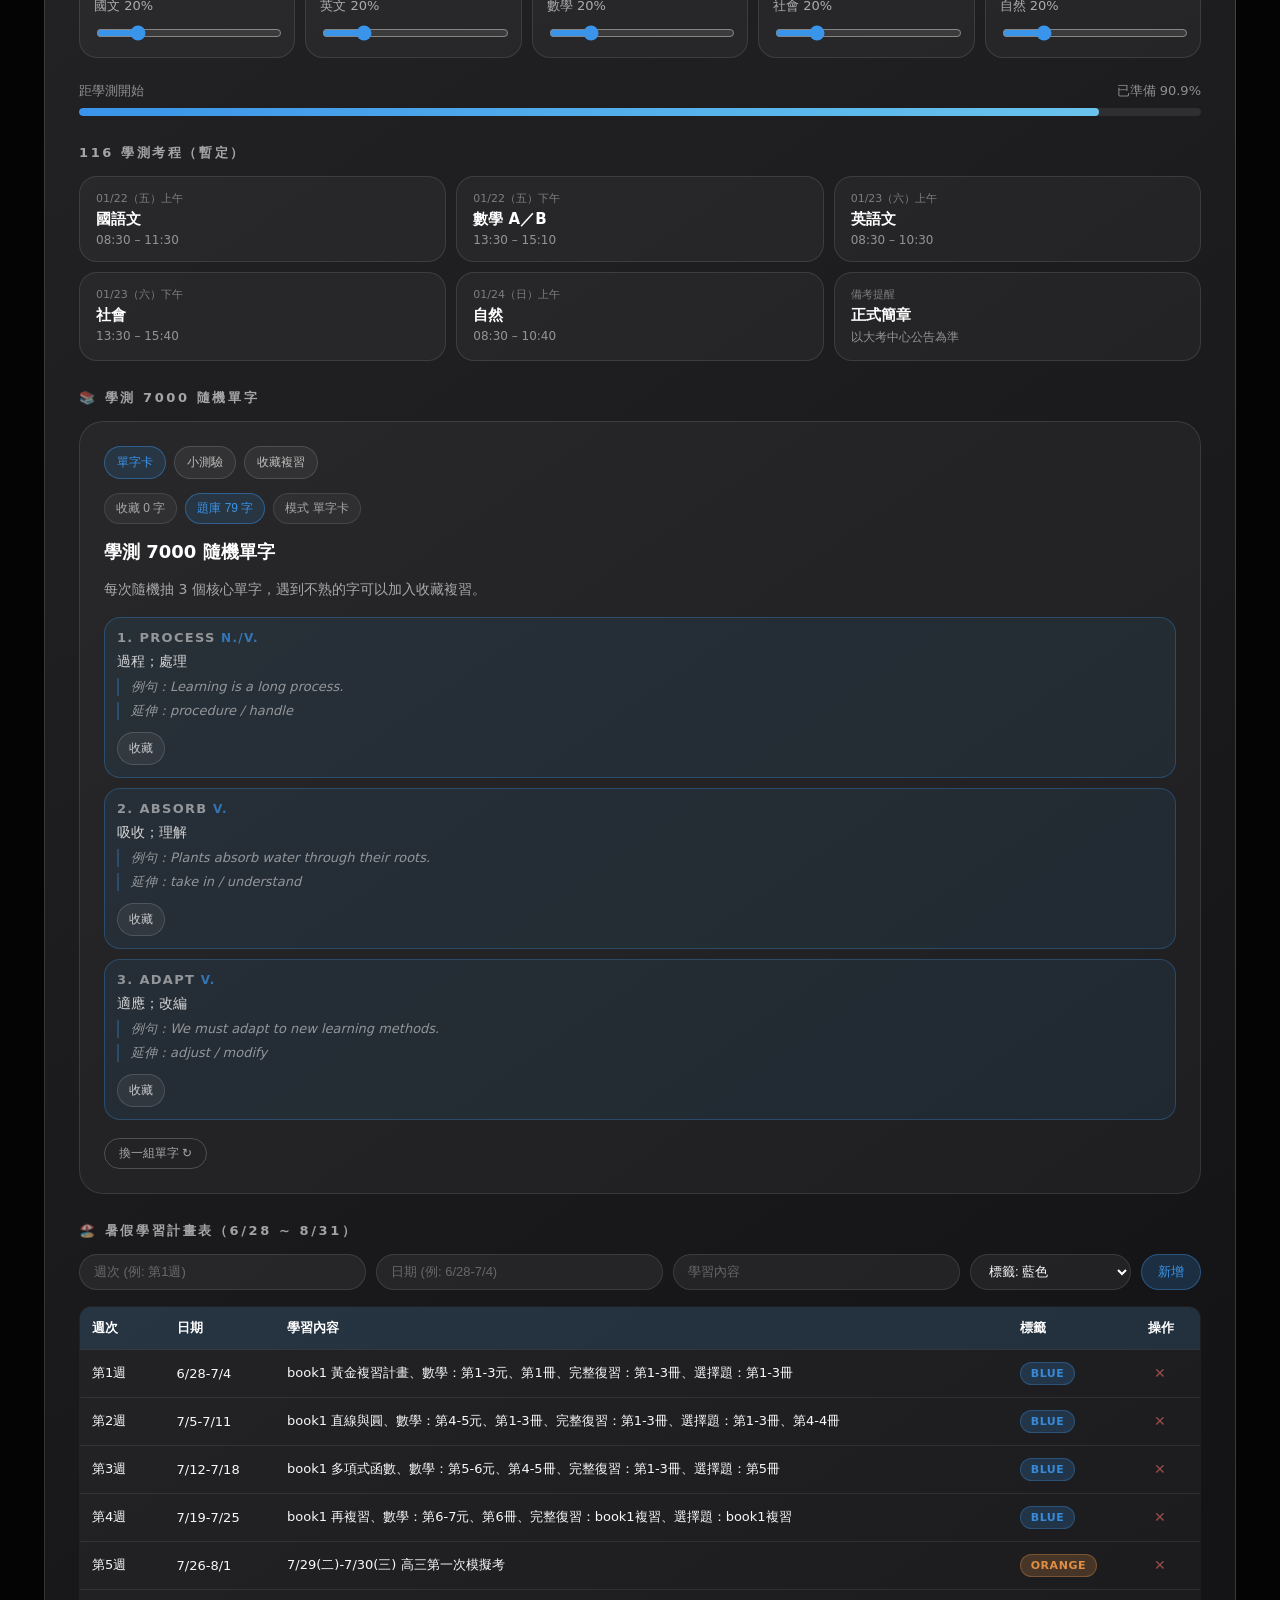
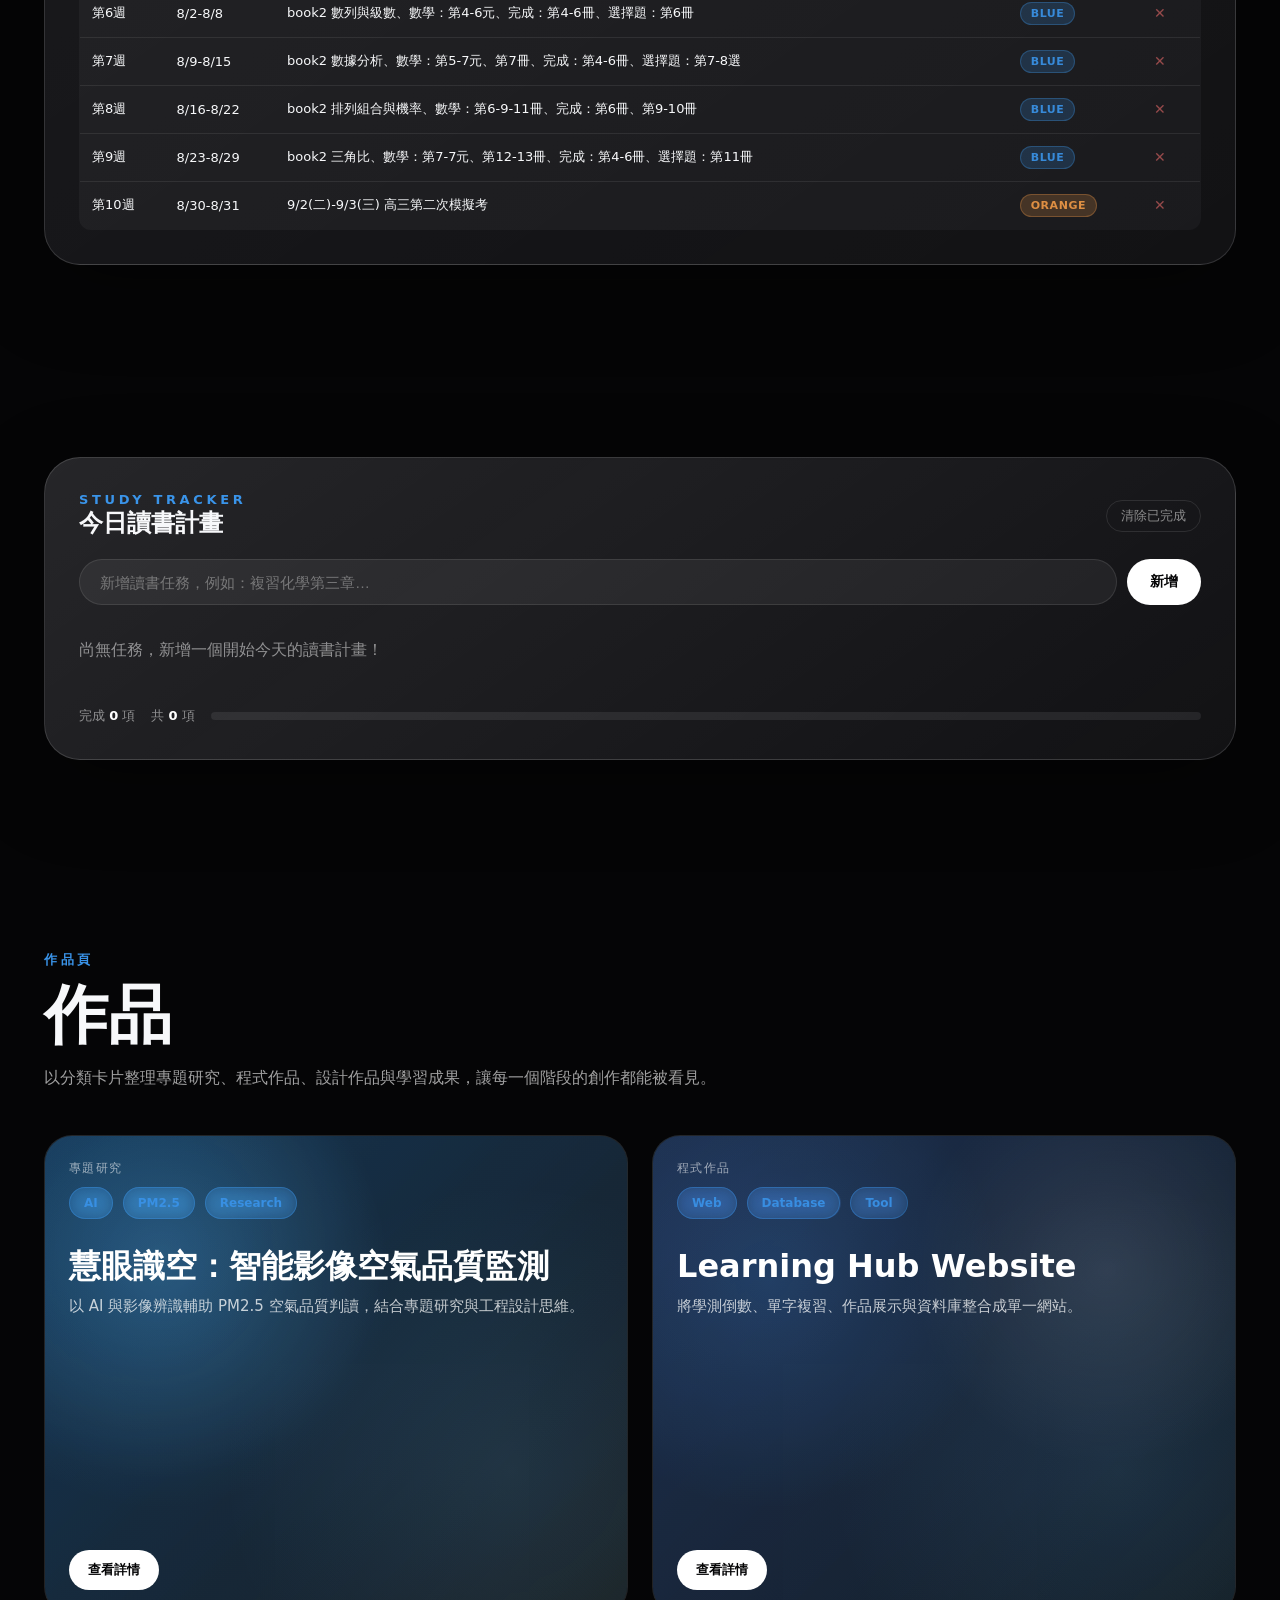
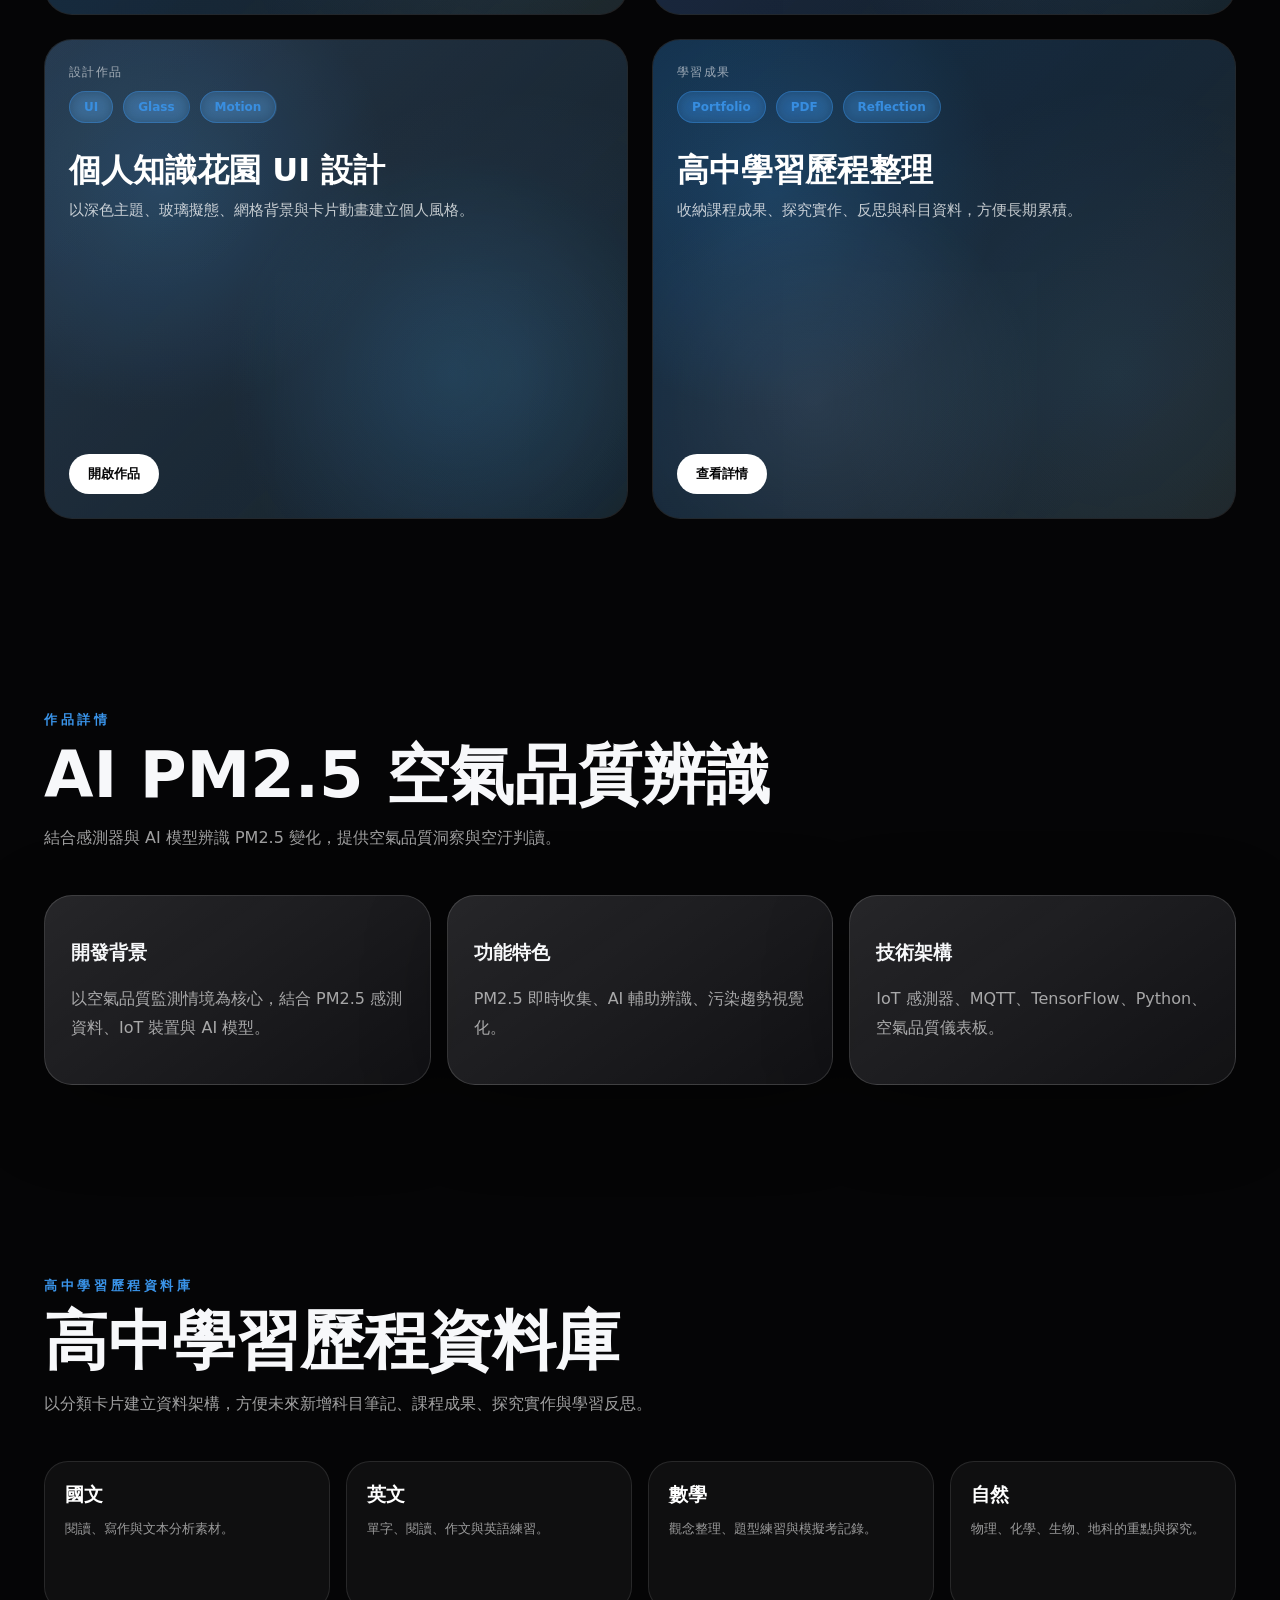
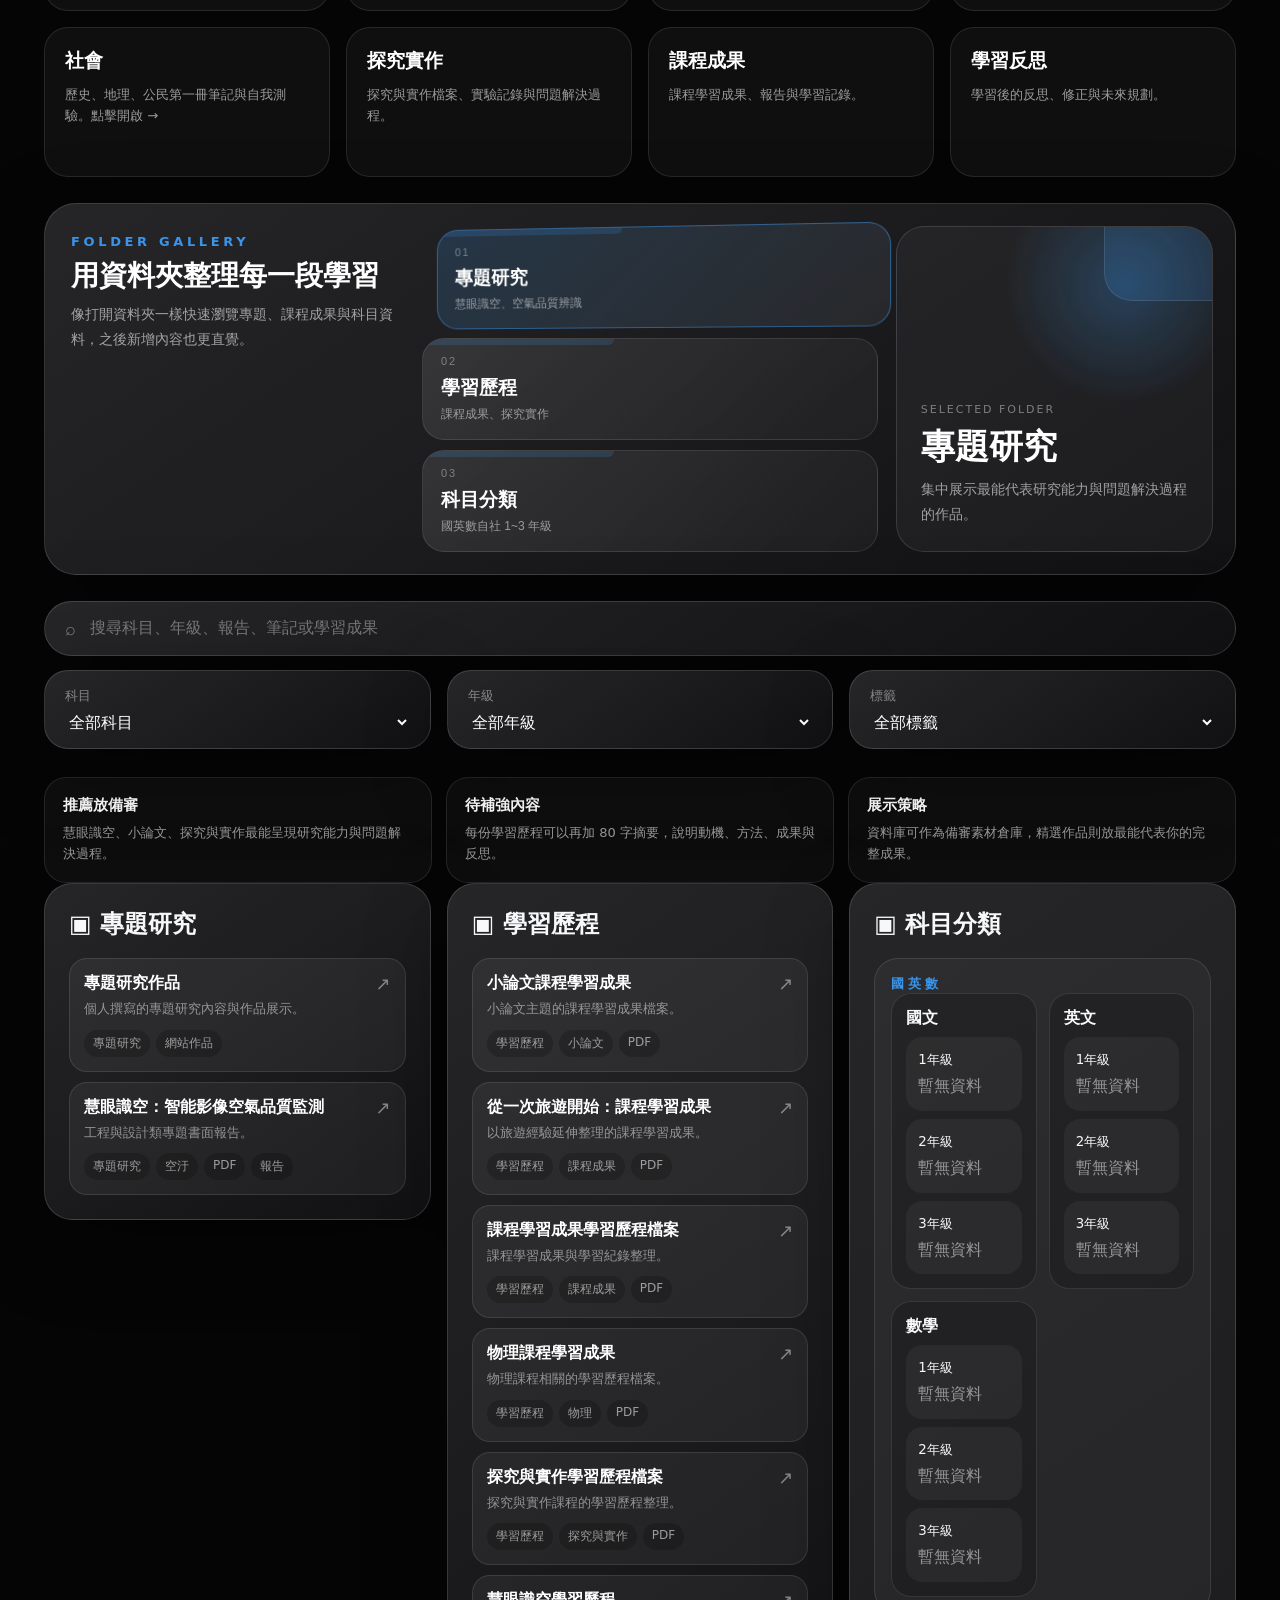
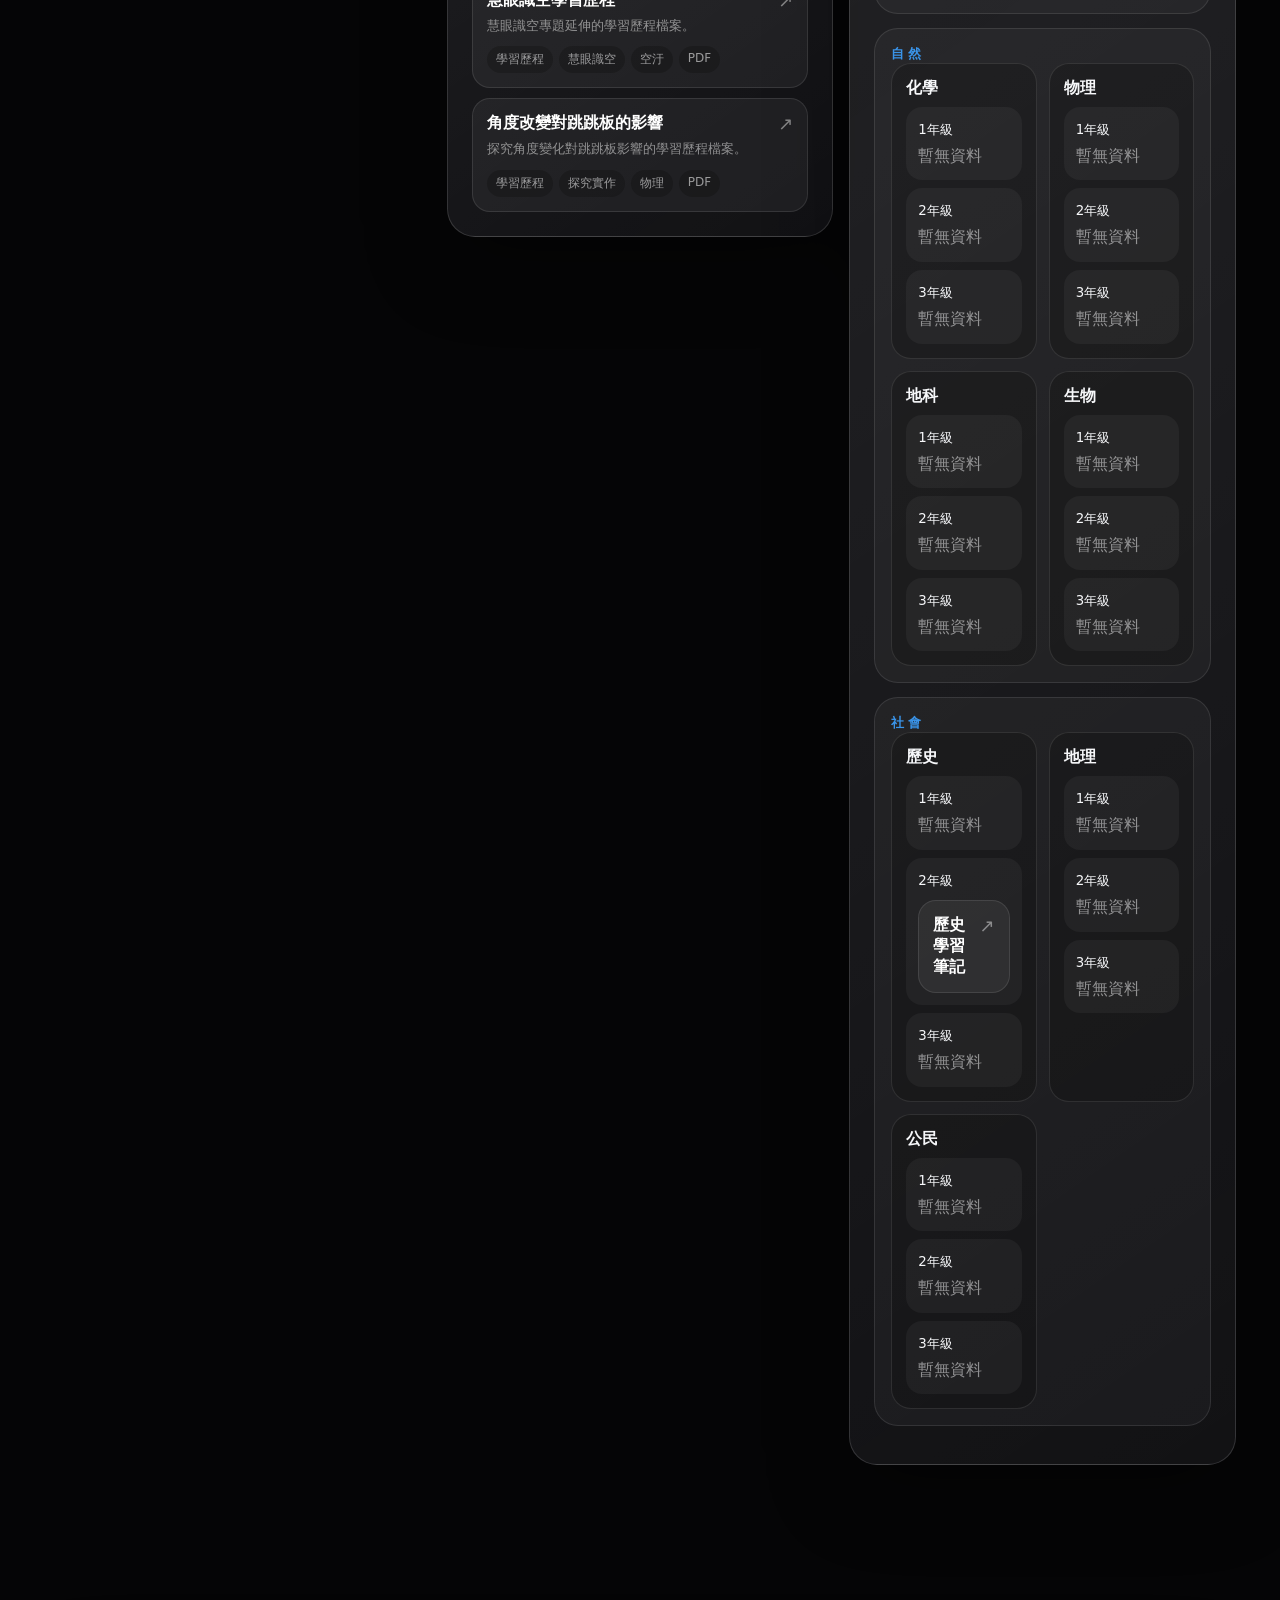
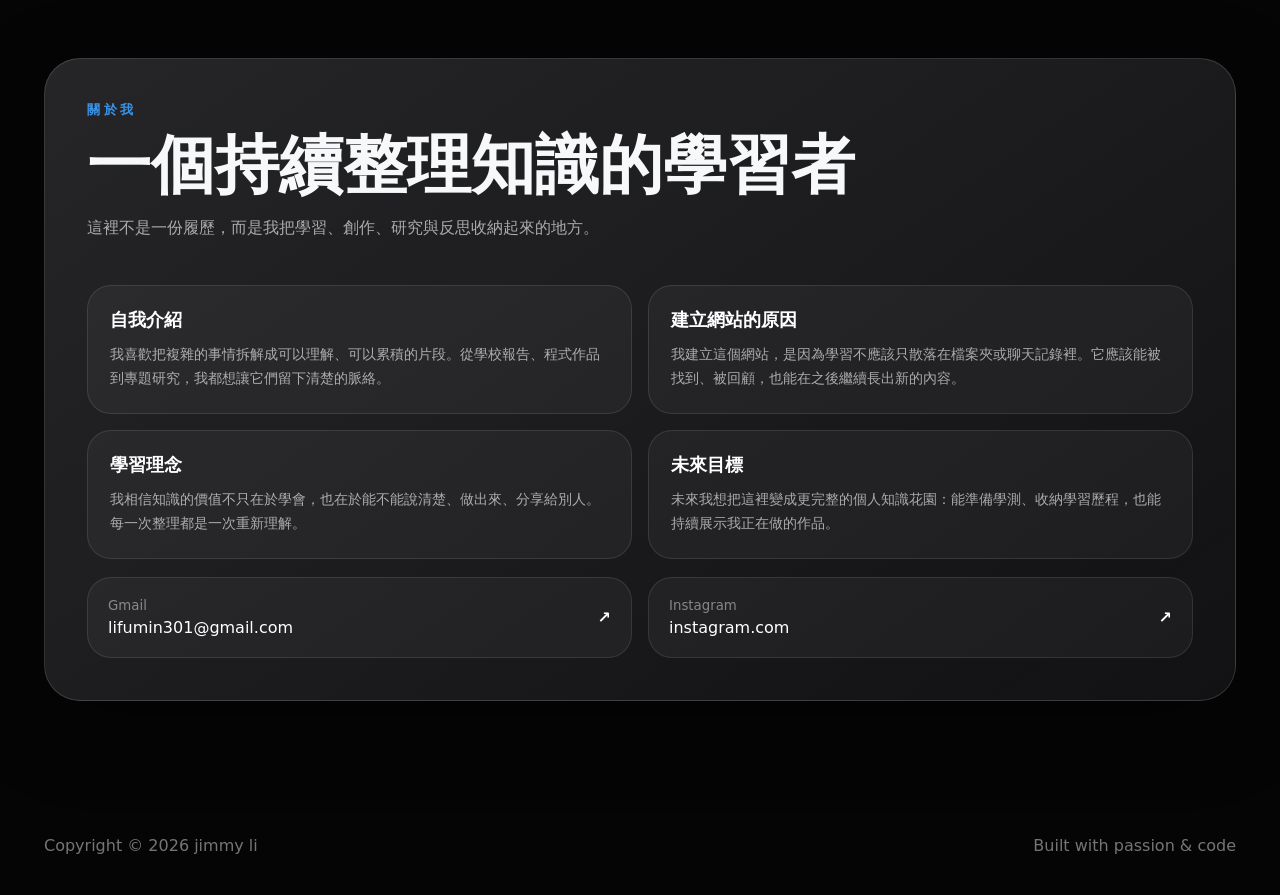
==== commit 91371625: "Add standalone social studies notes" ====
--- a/index.html
+++ b/index.html
@@ -279,7 +279,7 @@
       <article class="category-card"><strong>英文</strong><p>單字、閱讀、作文與英語練習。</p></article>
       <article class="category-card"><strong>數學</strong><p>觀念整理、題型練習與模擬考記錄。</p></article>
       <article class="category-card"><strong>自然</strong><p>物理、化學、生物、地科的重點與探究。</p></article>
-      <article class="category-card"><strong>社會</strong><p>歷史、地理、公民資料與學習筆記。</p></article>
+      <a class="category-card" href="social-notes/"><strong>社會</strong><p>歷史、地理、公民第一冊筆記與自我測驗。點擊開啟 →</p></a>
       <article class="category-card"><strong>探究實作</strong><p>探究與實作檔案、實驗記錄與問題解決過程。</p></article>
       <article class="category-card"><strong>課程成果</strong><p>課程學習成果、報告與學習記錄。</p></article>
       <article class="category-card"><strong>學習反思</strong><p>學習後的反思、修正與未來規劃。</p></article>
--- a/assets/css/style.css
+++ b/assets/css/style.css
@@ -378,7 +378,7 @@
     /* ── Library ── */
     .library-layout{grid-template-columns:repeat(3,1fr);align-items:start}
     .library-categories{grid-template-columns:repeat(4,1fr);margin:22px 0 26px}
-    .category-card{border:1px solid rgba(255,255,255,.1);background:rgba(255,255,255,.045);border-radius:24px;padding:20px;min-height:150px;transition:.25s}
+    .category-card{border:1px solid rgba(255,255,255,.1);background:rgba(255,255,255,.045);border-radius:24px;padding:20px;min-height:150px;color:inherit;text-decoration:none;transition:.25s}
     .category-card:hover{border-color:rgba(41,151,255,.46);background:rgba(41,151,255,.08);transform:translateY(-4px)}
     .category-card strong{display:block;color:white;font-size:19px;margin-bottom:10px}
     .category-card p{font-size:13px;margin:0;color:rgba(255,255,255,.58);line-height:1.65}
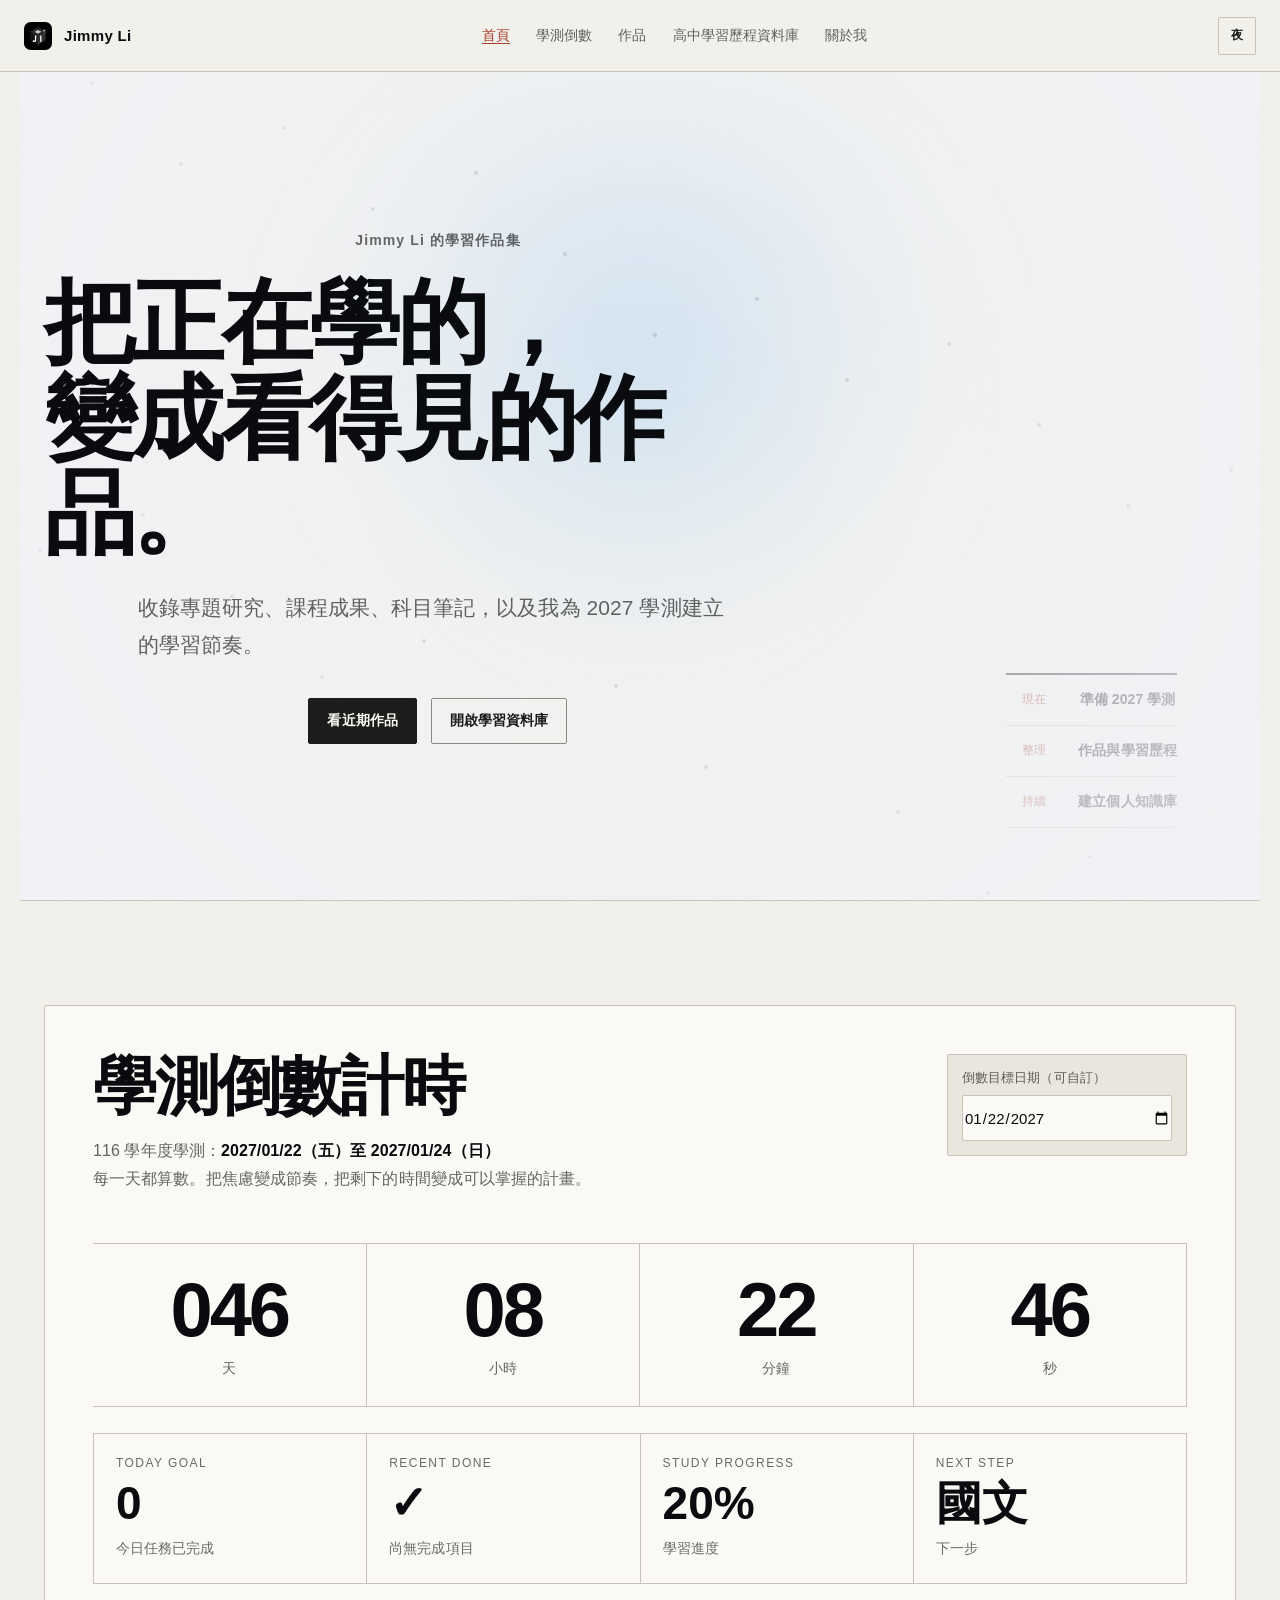
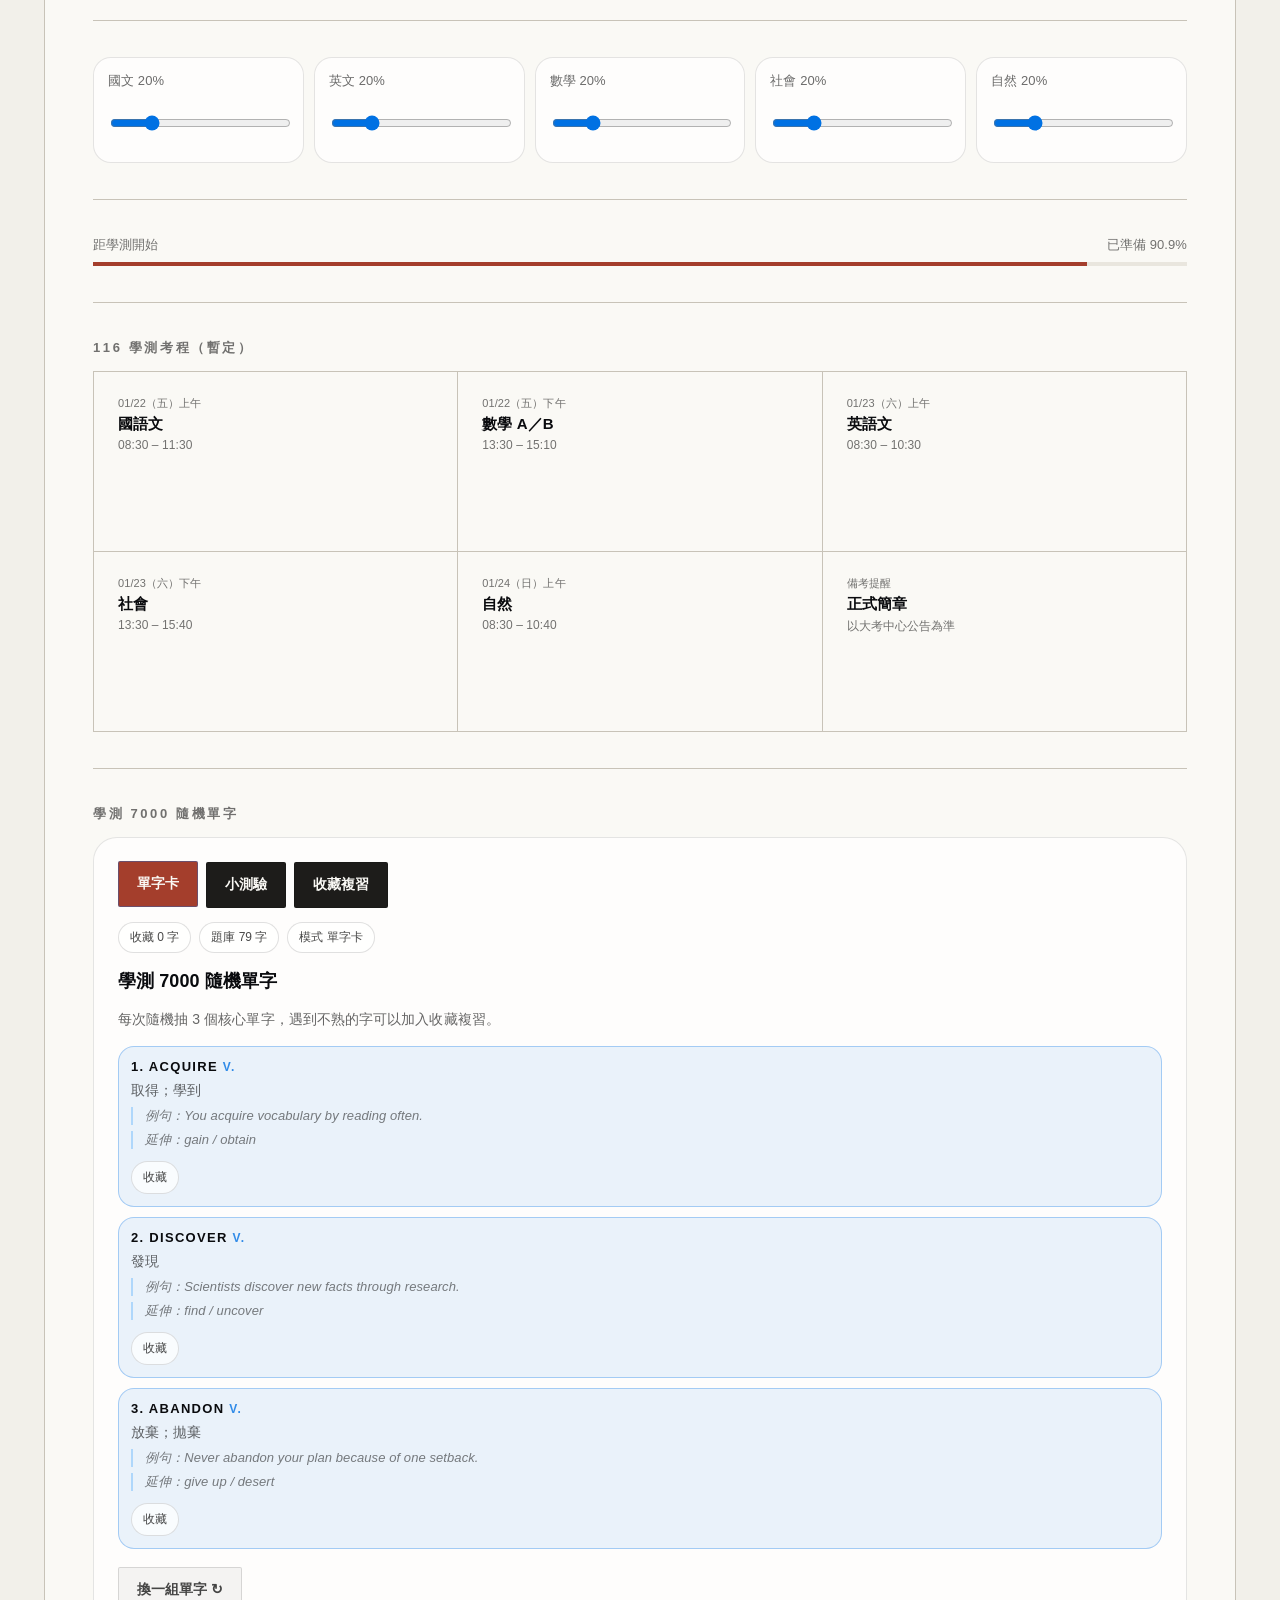
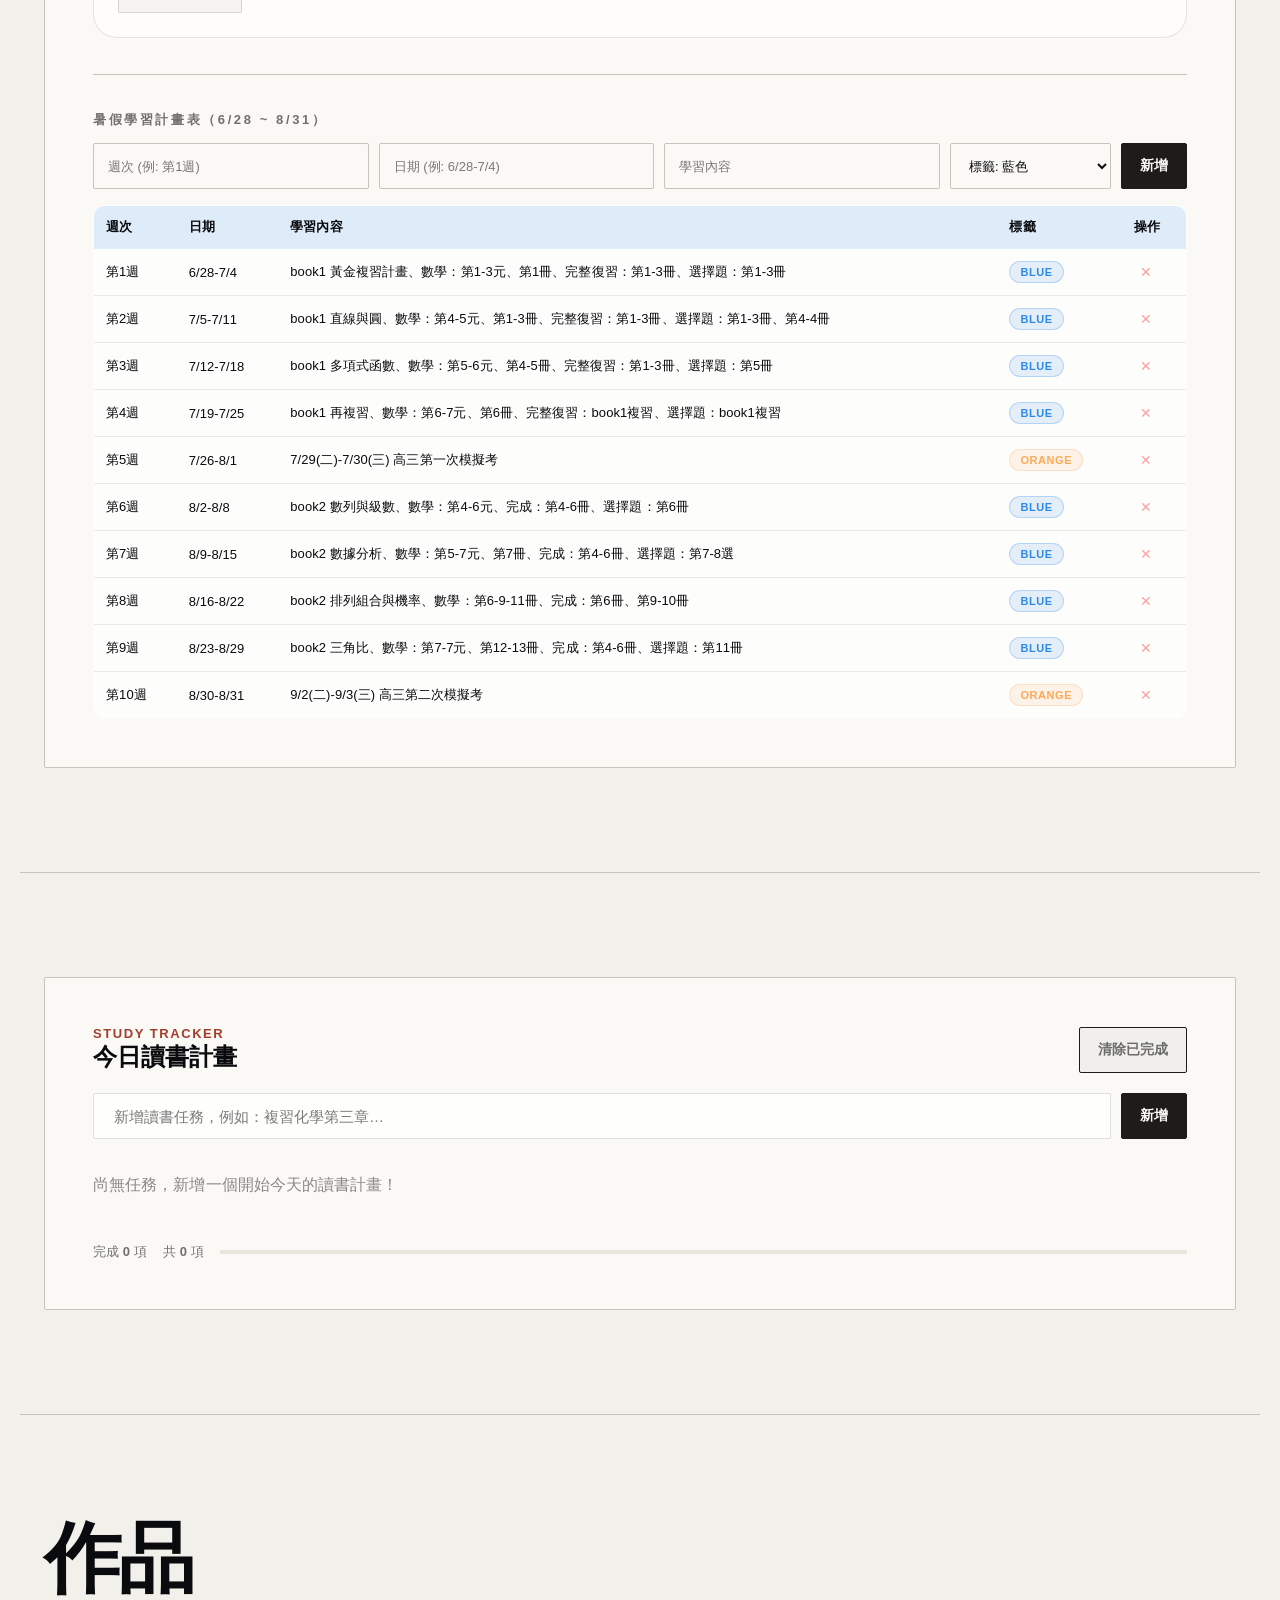
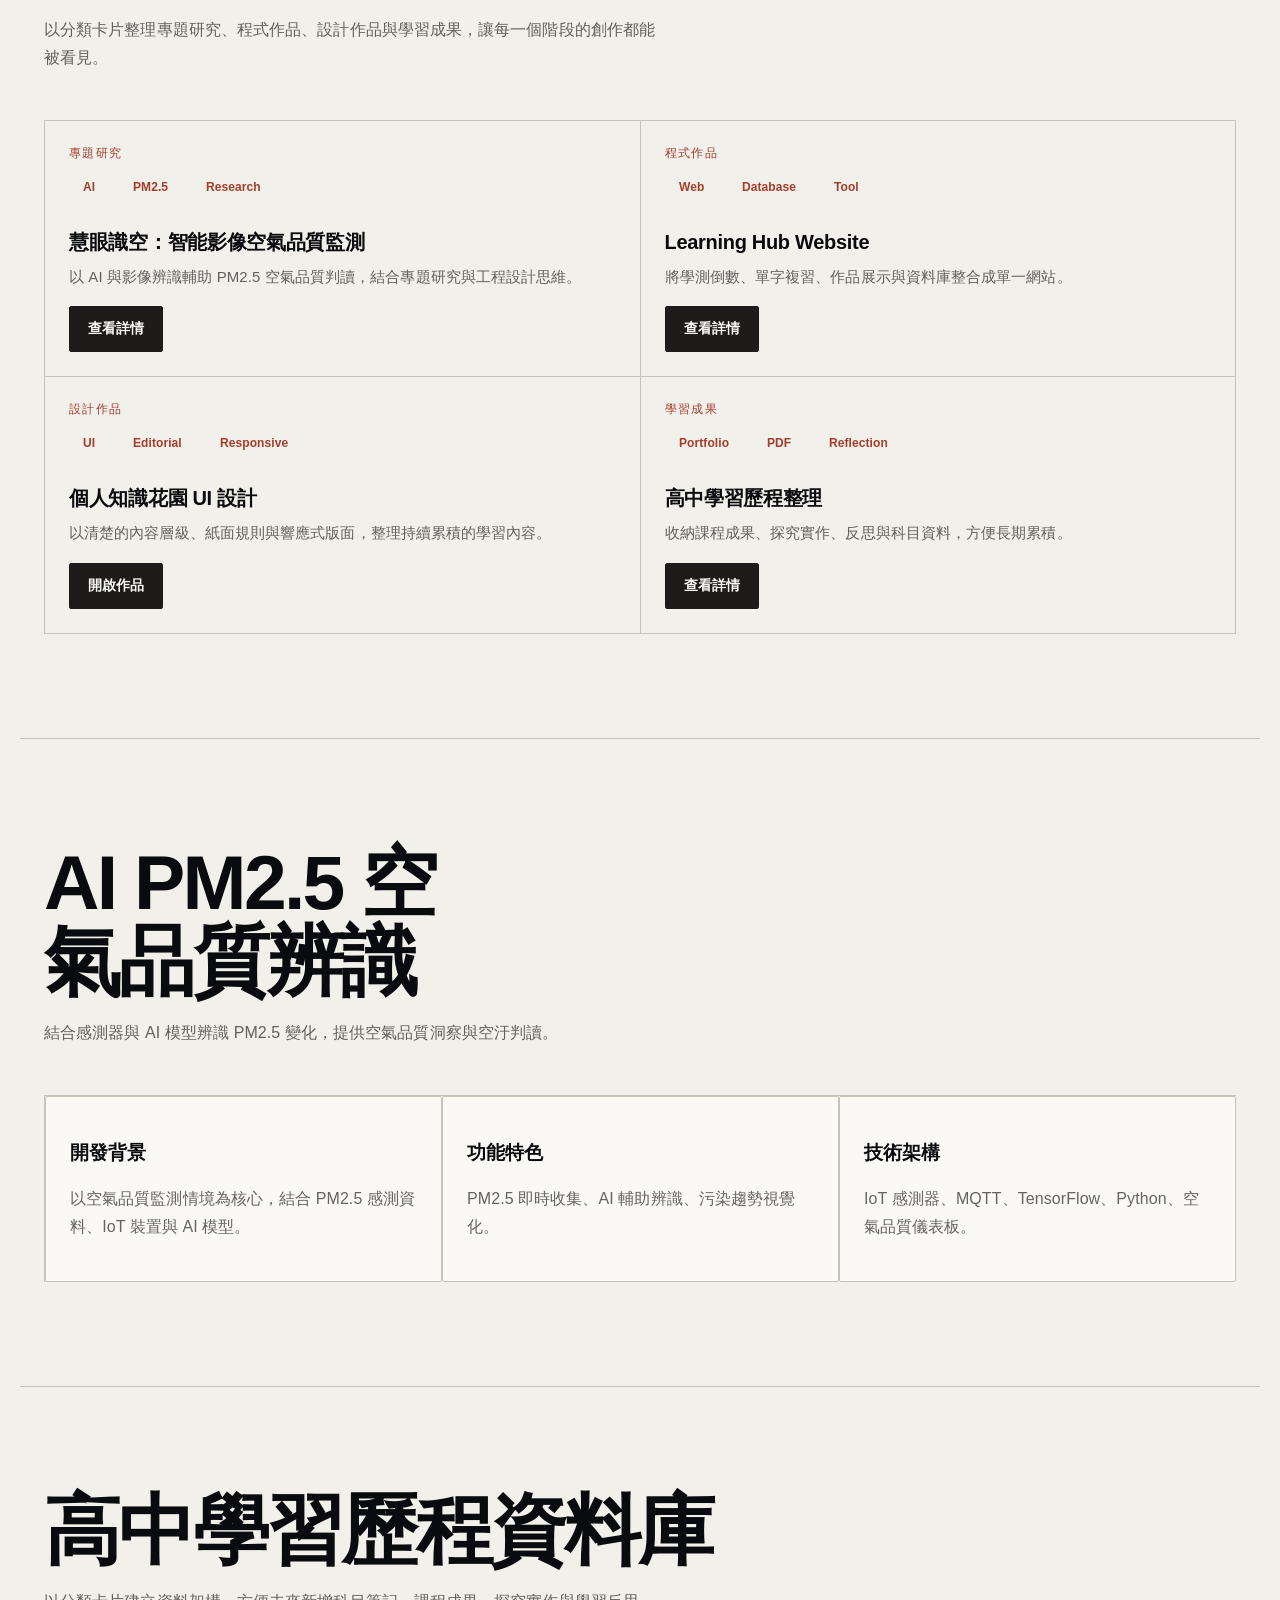
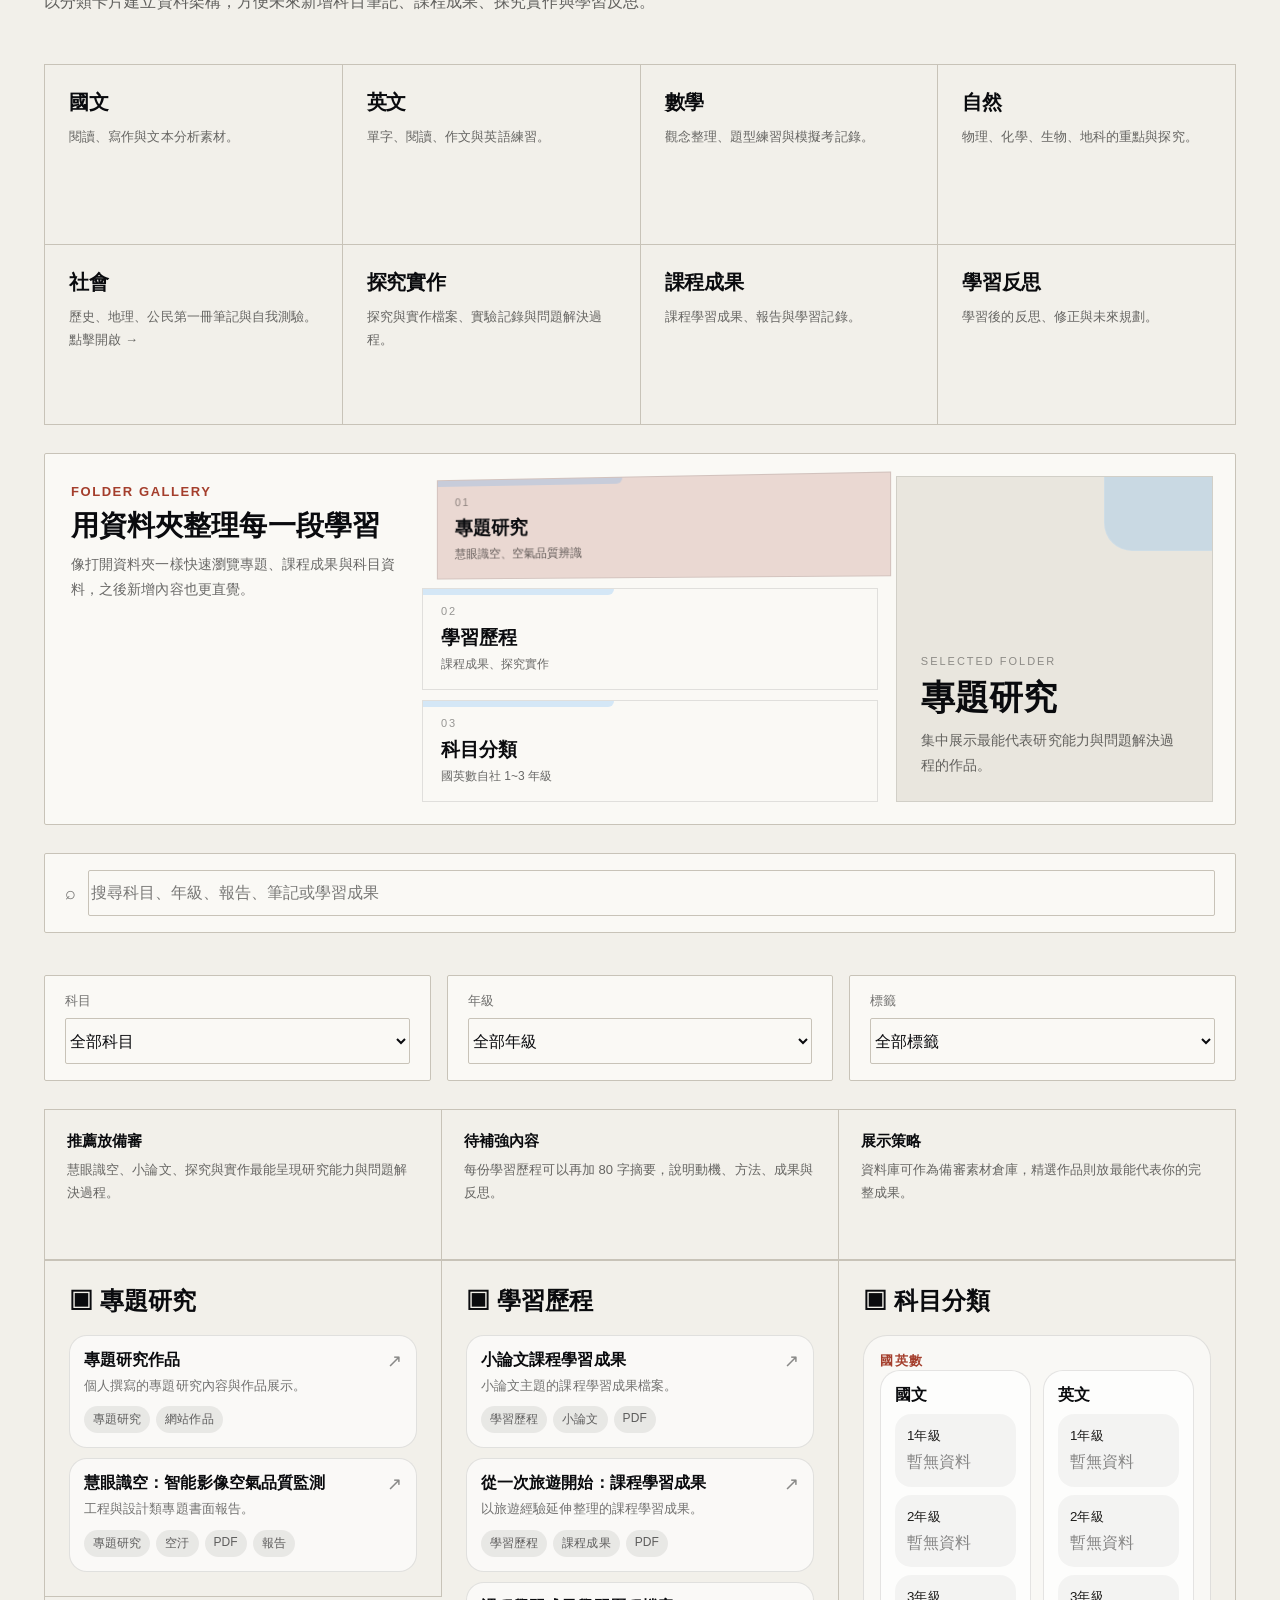
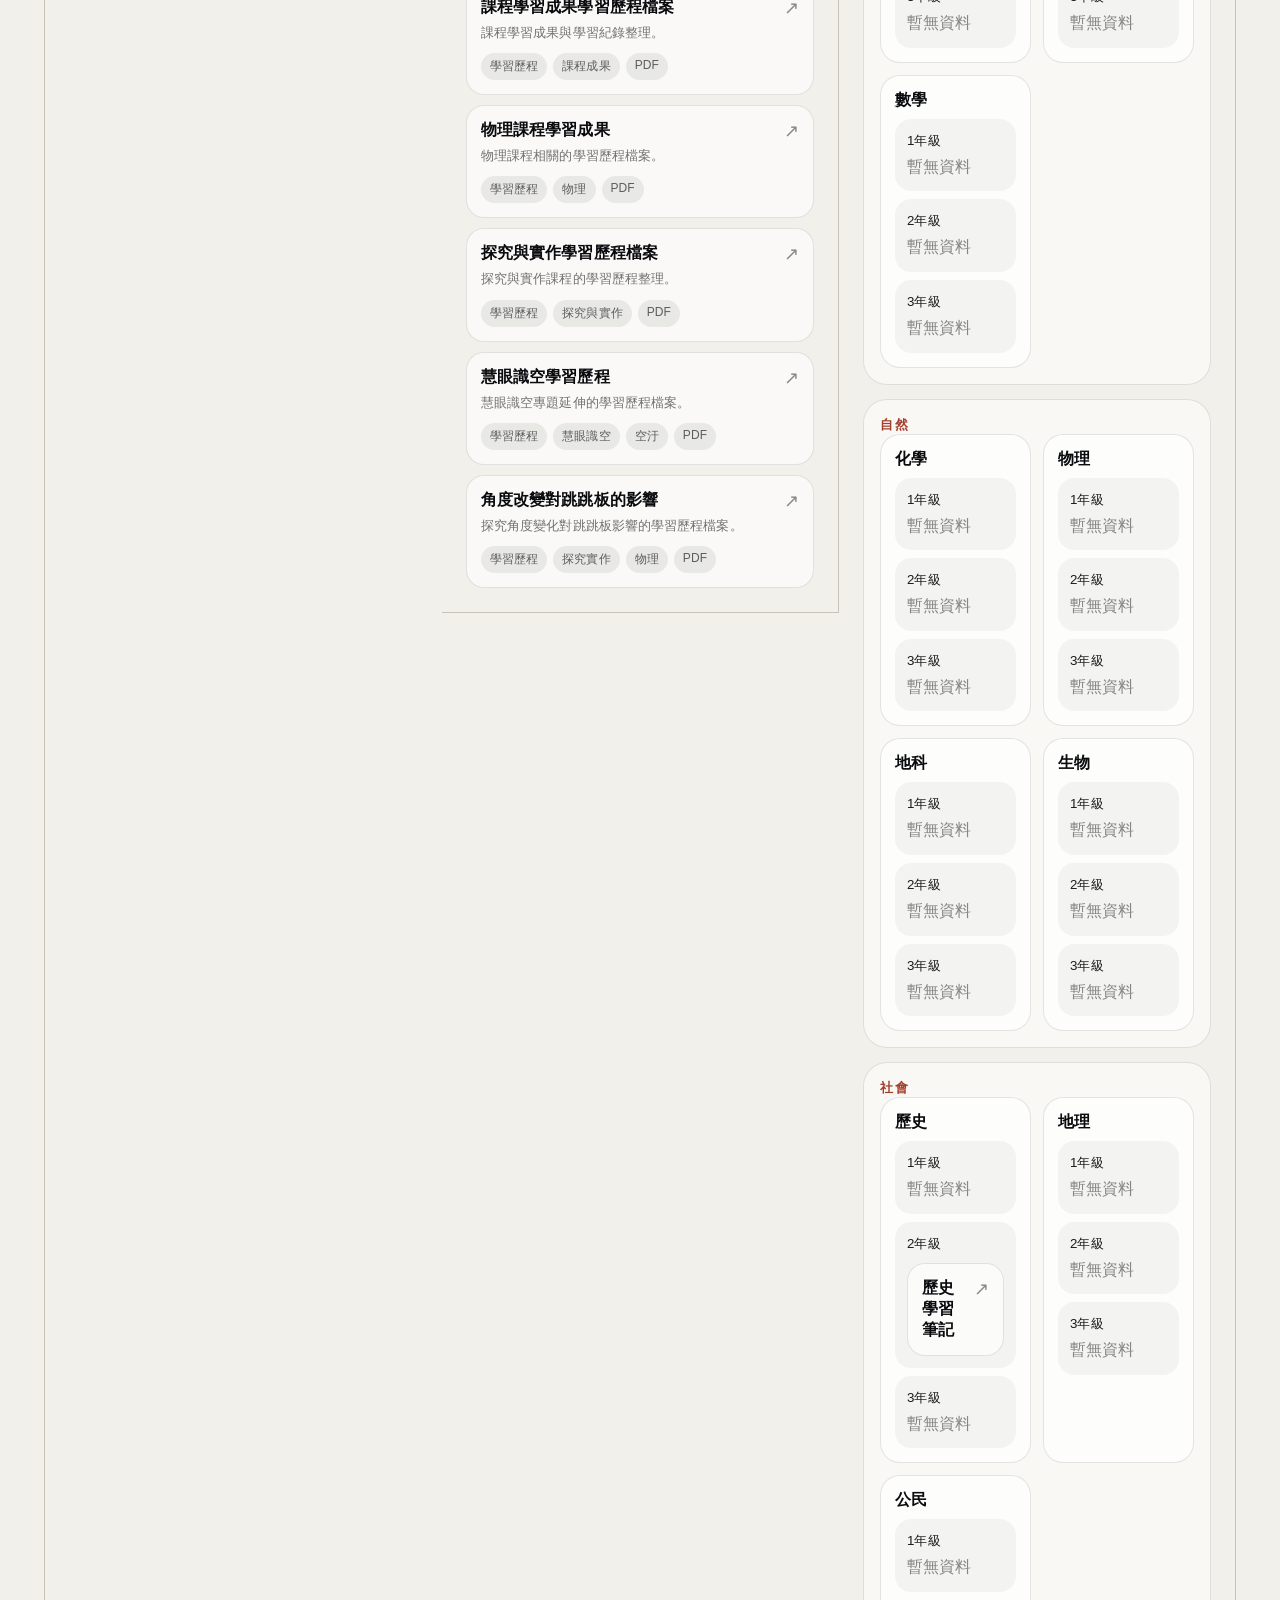
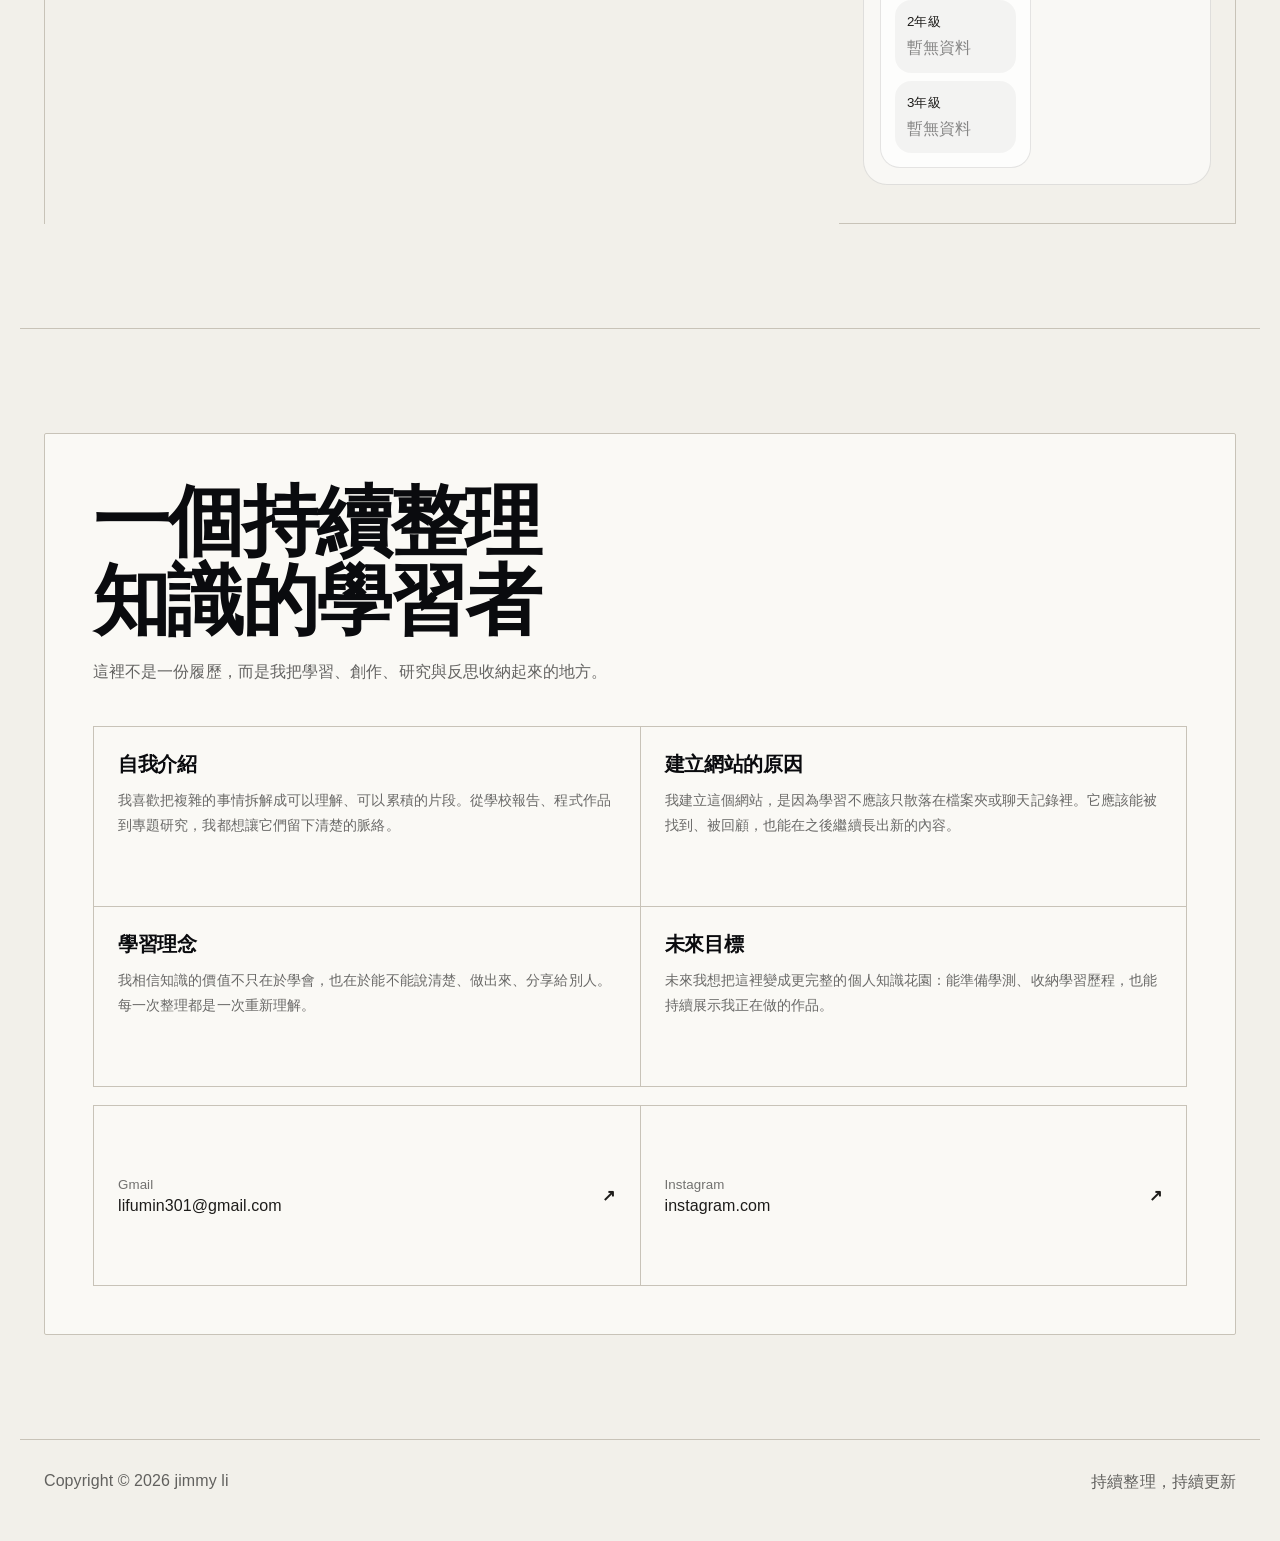
==== commit 819a5722: "Redesign learning hub portfolio" ====
--- a/index.html
+++ b/index.html
@@ -3,14 +3,25 @@
 <head>
   <meta charset="utf-8">
   <meta name="viewport" content="width=device-width, initial-scale=1">
-  <title>jimmy li Learning Hub</title>
+  <title>Jimmy Li | Learning Hub</title>
+  <meta name="description" content="Jimmy Li 的個人學習作品集，收錄專題、學習歷程、科目筆記與學測準備。">
   <link rel="icon" type="image/svg+xml" href="assets/logo.svg?v=20260719">
   <link rel="shortcut icon" type="image/svg+xml" href="assets/logo.svg?v=20260719">
   <link rel="apple-touch-icon" sizes="180x180" href="assets/apple-touch-icon.png?v=20260719">
-  <meta name="theme-color" content="#050506">
+  <meta name="theme-color" content="#f2f0ea">
   <link rel="stylesheet" href="assets/css/style.css">
+  <link rel="stylesheet" href="assets/css/portfolio.css">
 </head>
-<body>
+<body class="light">
+  <!--
+    DIRECTION CONTRACT
+    SUBJECT: Jimmy Li's active learning process, projects, and evidence of growth.
+    WORLD: An annotated learning ledger kept on a studio desk, orderly enough for review and personal enough to feel maintained by one student.
+    STORY: Arrive at the learner, check the current study rhythm, inspect selected work, browse the archive, then meet the person maintaining it.
+    FIRST VIEWPORT: A compact editorial introduction with one clear sentence and two useful routes.
+    FORM: A ruled asymmetric layout, warm neutral paper, near-black type, brick-red indexing marks, and square archival surfaces.
+    FINISH: unreviewed and undocumented is unfinished; this build ends with the finish review, the verdict, DESIGN.md, and every shipping raster carrying its provenance
+  -->
   <div class="loader"><div></div></div>
   <div class="cursor"></div>
   <div class="scroll-progress" id="scrollProgress"></div>
@@ -21,7 +32,7 @@
   <nav class="nav glass">
     <a class="brand" href="#home" aria-label="jimmy li Learning Hub">
       <img src="assets/logo.svg" alt="" width="30" height="30">
-      <strong>jimmy li</strong>
+      <strong>Jimmy Li</strong>
     </a>
     <div class="nav-links">
       <a href="#home" data-section="home">首頁</a>
@@ -31,15 +42,15 @@
       <a href="#about-me" data-section="about-me">關於我</a>
     </div>
     <div class="nav-right">
-      <button class="theme-btn" id="themeBtn" title="切換主題">🌙</button>
+      <button class="theme-btn" id="themeBtn" type="button" title="切換主題" aria-label="切換明暗主題">夜</button>
     </div>
   </nav>
   <nav class="mobile-tabbar" aria-label="mobile quick navigation">
-    <a href="#home" data-section="home"><b>&#8962;</b><span>&#39318;&#38913;</span></a>
-    <a href="#exam-countdown" data-section="exam-countdown"><b>&#9716;</b><span>&#23416;&#28204;</span></a>
-    <a href="#projects" data-section="projects"><b>&#9638;</b><span>&#20316;&#21697;</span></a>
-    <a href="#library" data-section="library"><b>&#9671;</b><span>&#36039;&#26009;&#24235;</span></a>
-    <a href="#about-me" data-section="about-me"><b>&#9678;</b><span>&#38364;&#26044;&#25105;</span></a>
+    <a href="#home" data-section="home"><span>&#39318;&#38913;</span></a>
+    <a href="#exam-countdown" data-section="exam-countdown"><span>&#23416;&#28204;</span></a>
+    <a href="#projects" data-section="projects"><span>&#20316;&#21697;</span></a>
+    <a href="#library" data-section="library"><span>&#36039;&#26009;&#24235;</span></a>
+    <a href="#about-me" data-section="about-me"><span>&#38364;&#26044;&#25105;</span></a>
   </nav>
 
   <!-- Hero -->
@@ -52,20 +63,19 @@
       <span style="--x:1;--y:5;--z:1"></span><span style="--x:2;--y:5;--z:3"></span><span style="--x:3;--y:5;--z:1"></span><span style="--x:4;--y:5;--z:2"></span><span style="--x:5;--y:5;--z:4"></span><span style="--x:6;--y:5;--z:2"></span><span style="--x:7;--y:5;--z:1"></span><span style="--x:8;--y:5;--z:3"></span>
     </div>
     <div class="boxes-hero-copy reveal">
-      <div class="eyebrow">jimmy li Learning Hub</div>
-      <h1>Learning Never Stops.</h1>
-      <p>把學測準備、學習歷程、作品與研究整理成一個有秩序、能持續成長的個人知識中心。</p>
-      <div class="hero-kpis" aria-label="Learning Hub highlights">
-        <span>GSAT 2027</span>
-        <span>Study Plan</span>
-        <span>Knowledge Garden</span>
-      </div>
+      <p class="hero-note">Jimmy Li 的學習作品集</p>
+      <h1>把正在學的，<br>變成看得見的作品。</h1>
+      <p>收錄專題研究、課程成果、科目筆記，以及我為 2027 學測建立的學習節奏。</p>
       <div class="actions hero-actions">
-        <a class="btn" href="#exam-countdown">學測倒數</a>
-        <a class="btn ghost" href="#library">學習資料庫</a>
-        <a class="btn clear" href="#projects">瀏覽作品 →</a>
-      </div>
-    </div>
+        <a class="btn" href="#projects">看近期作品</a>
+        <a class="btn ghost" href="#library">開啟學習資料庫</a>
+      </div>
+    </div>
+    <aside class="hero-ledger" aria-label="網站內容索引">
+      <div><span>現在</span><strong>準備 2027 學測</strong></div>
+      <div><span>整理</span><strong>作品與學習歷程</strong></div>
+      <div><span>持續</span><strong>建立個人知識庫</strong></div>
+    </aside>
   </section>
 
   <!-- Exam Countdown -->
@@ -75,7 +85,7 @@
         <div>
           <div class="eyebrow">GSAT Countdown · 116 學年度</div>
           <h2>學測倒數計時</h2>
-          <p>116 學年度學測：<strong>2027/01/22（五）— 2027/01/24（日）</strong><br>每一天都算數。把焦慮變成節奏，把剩下的時間變成可以掌握的計畫。</p>
+          <p>116 學年度學測：<strong>2027/01/22（五）至 2027/01/24（日）</strong><br>每一天都算數。把焦慮變成節奏，把剩下的時間變成可以掌握的計畫。</p>
         </div>
         <label class="date-control">
           <small>倒數目標日期（可自訂）</small>
@@ -134,7 +144,7 @@
 
       <!-- Motivational / arrived message -->
       <div class="motivational" id="countMessage">
-        🎉 學測日期已到！辛苦了，接下來就穩穩完成每一科，相信自己的準備。
+        學測日期已到。辛苦了，接下來就穩穩完成每一科，相信自己的準備。
       </div>
 
       <!-- Exam schedule -->
@@ -176,7 +186,7 @@
 
       <!-- GSAT 7000 Vocabulary -->
       <div class="english-section">
-        <h4>📚 學測 7000 隨機單字</h4>
+        <h4>學測 7000 隨機單字</h4>
         <div class="english-card">
           <div class="vocab-mode">
             <button class="mini-toggle active" id="vocabLearnMode" type="button">單字卡</button>
@@ -193,7 +203,7 @@
 
       <!-- Summer Schedule -->
       <div class="summer-schedule-section">
-        <h4>🏖️ 暑假學習計畫表（6/28 ~ 8/31）</h4>
+        <h4>暑假學習計畫表（6/28 ~ 8/31）</h4>
         <div class="summer-schedule-controls">
           <input id="summerWeek" type="text" placeholder="週次 (例: 第1週)" maxlength="10">
           <input id="summerDate" type="text" placeholder="日期 (例: 6/28-7/4)" maxlength="15">
@@ -352,7 +362,7 @@
 
   <footer>
     <span>Copyright &copy; 2026 jimmy li</span>
-    <span>Built with passion &amp; code</span>
+    <span>持續整理，持續更新</span>
   </footer>
 
   <script src="assets/js/app.js"></script>
--- a/assets/css/portfolio.css
+++ b/assets/css/portfolio.css
@@ -0,0 +1,830 @@
+/* Jimmy Li Learning Hub: annotated learning ledger */
+:root {
+  color-scheme: light dark;
+  --paper: #f2f0ea;
+  --paper-raised: #faf9f5;
+  --ink: #1d1c1a;
+  --muted: #615e57;
+  --faint: #817d74;
+  --rule: #c8c3b8;
+  --rule-strong: #8e897f;
+  --accent: #a43e2c;
+  --accent-soft: #ead8d2;
+  --field: #e9e6de;
+  --radius: 2px;
+  --measure: 70ch;
+}
+
+* {
+  scrollbar-color: var(--accent) var(--paper);
+}
+
+::selection {
+  color: var(--paper-raised);
+  background: var(--accent);
+}
+
+html {
+  scroll-padding-top: 92px;
+}
+
+body,
+body.light {
+  color-scheme: light;
+  margin: 0;
+  color: var(--ink);
+  background: var(--paper);
+  font-family: "Noto Sans TC", "PingFang TC", "Microsoft JhengHei", sans-serif;
+  font-size: 16px;
+  letter-spacing: .005em;
+}
+
+body:not(.light) {
+  color-scheme: dark;
+  --paper: #1b1a18;
+  --paper-raised: #25231f;
+  --ink: #f2efe7;
+  --muted: #c2bdb3;
+  --faint: #9f998f;
+  --rule: #4b4740;
+  --rule-strong: #777167;
+  --accent: #ef735d;
+  --accent-soft: #4b2923;
+  --field: #22201d;
+}
+
+body::before,
+body::after,
+.cursor,
+.loader,
+.box-field,
+.scroll-progress {
+  display: none !important;
+}
+
+a {
+  color: inherit;
+  text-underline-offset: .22em;
+}
+
+button,
+input,
+select,
+textarea {
+  font: inherit;
+}
+
+button:focus-visible,
+a:focus-visible,
+input:focus-visible,
+select:focus-visible,
+textarea:focus-visible {
+  outline: 2px solid var(--accent) !important;
+  outline-offset: 3px;
+}
+
+p,
+body.light p {
+  max-width: var(--measure);
+  color: var(--muted);
+  line-height: 1.75;
+}
+
+h1,
+h2,
+h3,
+h4,
+strong,
+body.light :is(h1, h2, h3, h4, strong, label, th, td, .folder-title) {
+  color: var(--ink) !important;
+}
+
+.glass,
+body.light .glass {
+  border: 1px solid var(--rule);
+  border-radius: var(--radius);
+  background: var(--paper-raised);
+  box-shadow: none;
+  backdrop-filter: none;
+}
+
+/* Navigation */
+.nav,
+body.light .nav {
+  position: fixed;
+  inset: 0 0 auto;
+  transform: none;
+  width: 100%;
+  height: 72px;
+  padding: 0 max(24px, calc((100vw - 1240px) / 2));
+  border: 0;
+  border-bottom: 1px solid var(--rule);
+  border-radius: 0;
+  background: var(--paper);
+  box-shadow: none;
+  backdrop-filter: none;
+}
+
+.brand {
+  gap: 12px;
+}
+
+.brand img {
+  width: 28px;
+  height: 28px;
+  border-radius: 0;
+  box-shadow: none;
+  filter: grayscale(1) contrast(1.1);
+}
+
+.nav strong,
+body.light .nav strong {
+  color: var(--ink);
+  font-size: 15px;
+  letter-spacing: .02em;
+}
+
+.nav a,
+body.light .nav a {
+  color: var(--muted);
+}
+
+.nav-links {
+  gap: 2px;
+}
+
+.nav-links a,
+body.light .nav-links a {
+  padding: 9px 12px;
+  border-radius: var(--radius);
+}
+
+.nav-links a:hover,
+.nav-links a.active,
+body.light .nav-links a:hover,
+body.light .nav-links a.active {
+  color: var(--accent);
+  background: transparent;
+  text-decoration: underline;
+  text-decoration-thickness: 1px;
+}
+
+.theme-btn,
+body.light .theme-btn {
+  width: 38px;
+  height: 38px;
+  border: 1px solid var(--rule);
+  border-radius: var(--radius);
+  color: var(--ink);
+  background: transparent;
+  font-size: 12px;
+  font-weight: 700;
+}
+
+.theme-btn:hover,
+body.light .theme-btn:hover {
+  color: var(--paper-raised);
+  border-color: var(--accent);
+  background: var(--accent);
+  transform: none;
+}
+
+/* Page rhythm */
+section,
+body.light section {
+  position: relative;
+  max-width: 1240px;
+  margin: 0 auto;
+  padding: 104px 24px;
+  border-top: 1px solid var(--rule);
+}
+
+section[data-scene],
+section[data-scene].scene-current,
+body.light section[data-scene] {
+  opacity: 1;
+  transform: none;
+  filter: none;
+  transition: none;
+}
+
+.reveal,
+.reveal.in {
+  opacity: 1;
+  animation: none;
+}
+
+.section-head {
+  display: grid;
+  grid-template-columns: 1fr;
+  align-items: start;
+  gap: 18px;
+  max-width: none;
+  margin-bottom: 48px;
+}
+
+.section-head .eyebrow {
+  display: none;
+}
+
+.section-head h2,
+body.light .section-head h2 {
+  max-width: 760px;
+  margin: 0;
+  font-size: clamp(42px, 6vw, 78px);
+  font-weight: 680;
+  line-height: 1.03;
+  letter-spacing: -.035em;
+  text-wrap: balance;
+}
+
+.section-head p {
+  margin: 0;
+}
+
+.eyebrow,
+body.light .eyebrow,
+.dash-label {
+  color: var(--accent);
+  letter-spacing: .12em;
+}
+
+/* Hero */
+.hero,
+.boxes-hero,
+body.light .hero {
+  min-height: 100dvh;
+  display: grid;
+  grid-template-columns: minmax(0, 1.5fr) minmax(260px, .55fr);
+  align-items: end;
+  gap: clamp(48px, 9vw, 144px);
+  padding-top: 144px;
+  padding-bottom: 72px;
+  border-top: 0;
+  overflow: visible;
+}
+
+.boxes-hero-copy {
+  position: relative;
+  z-index: 1;
+  max-width: 860px;
+  padding: 0;
+  text-align: left;
+}
+
+.hero-note,
+body.light .hero-note {
+  margin: 0 0 22px;
+  color: var(--accent);
+  font-size: 14px;
+  font-weight: 700;
+  letter-spacing: .08em;
+}
+
+.boxes-hero h1,
+body.light .boxes-hero h1 {
+  max-width: 900px;
+  margin: 0;
+  color: var(--ink);
+  background: none;
+  font-size: clamp(48px, 7.2vw, 94px);
+  font-weight: 700;
+  line-height: 1.04;
+  letter-spacing: -.04em;
+  text-align: left;
+  text-shadow: none;
+  -webkit-text-fill-color: currentColor;
+  text-wrap: balance;
+}
+
+.boxes-hero-copy > p:not(.hero-note),
+body.light .boxes-hero-copy > p:not(.hero-note) {
+  max-width: 600px;
+  margin: 28px 0 0;
+  color: var(--muted);
+  font-size: clamp(17px, 1.8vw, 21px);
+}
+
+.hero-actions,
+body.light .hero-actions {
+  justify-content: flex-start;
+  margin-top: 34px;
+}
+
+.hero-ledger {
+  align-self: end;
+  border-top: 2px solid var(--ink);
+}
+
+.hero-ledger div {
+  display: grid;
+  grid-template-columns: 56px 1fr;
+  gap: 16px;
+  padding: 16px 0;
+  border-bottom: 1px solid var(--rule);
+}
+
+.hero-ledger span {
+  color: var(--accent);
+  font-size: 12px;
+}
+
+.hero-ledger strong {
+  font-size: 14px;
+  font-weight: 650;
+}
+
+/* Controls */
+.btn,
+body.light .btn,
+.english-refresh,
+.todo-clear,
+.summer-schedule-controls button,
+.english-refresh,
+.mini-toggle {
+  min-height: 46px;
+  padding: 0 18px;
+  border: 1px solid var(--ink);
+  border-radius: var(--radius);
+  color: var(--paper-raised) !important;
+  background: var(--ink) !important;
+  box-shadow: none;
+  font-size: 14px;
+  font-weight: 700;
+  text-decoration: none;
+}
+
+.btn:hover,
+body.light .btn:hover,
+.english-refresh:hover,
+.todo-clear:hover,
+.summer-schedule-controls button:hover,
+.mini-toggle:hover,
+.mini-toggle.active {
+  border-color: var(--accent);
+  color: var(--paper-raised) !important;
+  background: var(--accent) !important;
+  box-shadow: none;
+  transform: translateY(-1px);
+}
+
+.btn:active,
+button:active {
+  transform: translateY(1px) !important;
+}
+
+.btn.ghost,
+.btn.clear,
+body.light .btn.ghost,
+body.light .btn.clear {
+  color: var(--ink) !important;
+  border-color: var(--rule-strong);
+  background: transparent !important;
+}
+
+input,
+select,
+textarea,
+body.light input,
+body.light select,
+body.light textarea,
+.todo-input,
+body.light .todo-input,
+.summer-schedule-controls input,
+body.light .summer-schedule-controls input {
+  min-height: 46px;
+  border: 1px solid var(--rule) !important;
+  border-radius: var(--radius) !important;
+  color: var(--ink) !important;
+  background: var(--paper-raised) !important;
+  box-shadow: none !important;
+  caret-color: var(--accent);
+}
+
+input::placeholder,
+textarea::placeholder,
+body.light input::placeholder,
+body.light textarea::placeholder {
+  color: var(--faint) !important;
+  opacity: 1;
+}
+
+/* Study dashboard */
+.countdown-panel,
+.todo-panel,
+.contact {
+  padding: clamp(24px, 4vw, 48px);
+  border-color: var(--rule);
+  border-radius: var(--radius);
+}
+
+.countdown-top {
+  align-items: start;
+  padding-bottom: 34px;
+  border-bottom: 1px solid var(--rule);
+}
+
+.countdown-panel h2,
+body.light .countdown-panel h2 {
+  margin: 0 0 18px;
+  font-size: clamp(42px, 5vw, 70px);
+  letter-spacing: -.035em;
+}
+
+.countdown-top .eyebrow {
+  display: none;
+}
+
+.date-control,
+body.light .date-control {
+  min-width: 240px;
+  padding: 14px;
+  border: 1px solid var(--rule);
+  border-radius: var(--radius);
+  background: var(--field);
+}
+
+.date-control small,
+body.light .date-control small {
+  color: var(--muted) !important;
+}
+
+.countdown-grid {
+  gap: 0;
+  margin-top: 0;
+  border-bottom: 1px solid var(--rule);
+}
+
+.count-item,
+body.light .count-item {
+  padding: 28px 18px;
+  border: 0;
+  border-right: 1px solid var(--rule);
+  border-radius: 0;
+  background: transparent;
+}
+
+.count-item:last-child {
+  border-right: 0;
+}
+
+.count-item:hover {
+  border-color: var(--rule);
+  background: var(--field);
+  transform: none;
+}
+
+.count-item strong,
+body.light .count-item strong {
+  color: var(--ink) !important;
+  font-size: clamp(44px, 6vw, 76px);
+  font-weight: 580;
+  letter-spacing: -.04em;
+}
+
+.count-item span,
+body.light .count-item span {
+  color: var(--muted);
+}
+
+.dashboard-grid,
+.portfolio-review {
+  gap: 0;
+  border-top: 1px solid var(--rule);
+  border-left: 1px solid var(--rule);
+}
+
+.dash-card,
+.review-card,
+body.light .dash-card,
+body.light .review-card {
+  min-height: 150px;
+  padding: 22px;
+  border: 0;
+  border-right: 1px solid var(--rule);
+  border-bottom: 1px solid var(--rule);
+  border-radius: 0;
+  background: transparent;
+  box-shadow: none;
+}
+
+.dash-value {
+  font-variant-numeric: tabular-nums;
+}
+
+.subject-progress,
+.exam-schedule,
+.english-section,
+.summer-schedule-section,
+.countdown-progress {
+  padding-top: 36px;
+  margin-top: 36px;
+  border-top: 1px solid var(--rule);
+}
+
+.progress-bar-track,
+body.light .progress-bar-track {
+  height: 4px;
+  border-radius: 0;
+  background: var(--field);
+}
+
+.progress-bar-fill {
+  border-radius: 0;
+  background: var(--accent);
+}
+
+.motivational,
+body.light .motivational,
+.toast,
+body.light .toast {
+  color: var(--ink) !important;
+  border: 1px solid var(--rule) !important;
+  border-radius: var(--radius);
+  background: var(--accent-soft) !important;
+  box-shadow: none;
+}
+
+/* Content groups */
+.projects,
+.detail-grid,
+.library-categories,
+.about-grid,
+.contact-grid,
+.library-layout,
+.exam-schedule-grid {
+  gap: 0;
+  border-top: 1px solid var(--rule);
+  border-left: 1px solid var(--rule);
+}
+
+.projects {
+  grid-auto-rows: auto;
+}
+
+.project,
+.detail-card,
+.category-card,
+.about-card,
+.contact-grid a,
+.folder,
+.exam-schedule-item,
+body.light .project,
+body.light .detail-card,
+body.light .category-card,
+body.light .about-card,
+body.light .contact-grid a,
+body.light .folder,
+body.light .exam-schedule-item {
+  min-height: 180px;
+  padding: 24px;
+  border: 0;
+  border-right: 1px solid var(--rule);
+  border-bottom: 1px solid var(--rule);
+  border-radius: 0;
+  color: var(--ink);
+  background: transparent;
+  box-shadow: none;
+}
+
+.project {
+  min-height: 320px;
+  align-items: stretch;
+}
+
+.project-content {
+  justify-content: flex-end;
+}
+
+.detail-grid > .card {
+  min-height: 180px;
+  padding: 24px;
+  border: 0;
+  border-right: 1px solid var(--rule);
+  border-bottom: 1px solid var(--rule);
+  border-radius: 0;
+  background: transparent;
+  box-shadow: none;
+}
+
+.detail-grid > .card:hover {
+  border-color: var(--rule);
+  background: var(--paper-raised);
+  transform: none;
+}
+
+.project::before,
+.project::after,
+.category-card::before,
+.about-card::before {
+  display: none;
+}
+
+.project:hover,
+.category-card:hover,
+.contact-grid a:hover,
+body.light .project:hover,
+body.light .category-card:hover,
+body.light .contact-grid a:hover {
+  border-color: var(--rule);
+  background: var(--paper-raised);
+  box-shadow: none;
+  transform: none;
+}
+
+.project h3,
+.detail-card h3,
+.category-card strong,
+.about-card strong {
+  font-size: 20px;
+  letter-spacing: -.015em;
+}
+
+.project-category,
+body.light .project-category {
+  color: var(--accent);
+}
+
+.tags span,
+body.light .tags span {
+  border: 0;
+  border-radius: 0;
+  color: var(--accent);
+  background: transparent;
+}
+
+.folder-gallery,
+.search,
+.filter {
+  margin-top: 28px;
+  border-radius: var(--radius);
+}
+
+.folder-tab,
+body.light .folder-tab {
+  border-radius: 0;
+  color: var(--ink);
+  background: transparent;
+}
+
+.folder-tab.active,
+.folder-tab:hover,
+body.light .folder-tab.active,
+body.light .folder-tab:hover {
+  color: var(--ink);
+  background: var(--accent-soft);
+}
+
+.folder-preview,
+body.light .folder-preview {
+  border-radius: 0;
+  background: var(--field);
+}
+
+.contact .section-head {
+  margin-bottom: 40px;
+}
+
+footer,
+body.light footer {
+  max-width: 1240px;
+  margin: 0 auto;
+  padding: 32px 24px 48px;
+  border-top: 1px solid var(--rule);
+  color: var(--muted);
+}
+
+.back-top,
+body.light .back-top {
+  right: 20px;
+  bottom: 20px;
+  width: 42px;
+  height: 42px;
+  border: 1px solid var(--rule);
+  border-radius: var(--radius);
+  color: var(--ink);
+  background: var(--paper-raised);
+  box-shadow: none;
+}
+
+@media (max-width: 1100px) {
+  .nav-links {
+    display: none;
+  }
+
+  .hero,
+  .boxes-hero {
+    grid-template-columns: 1fr;
+    align-content: end;
+    gap: 52px;
+    padding-top: 130px;
+  }
+
+  .hero-ledger {
+    max-width: 520px;
+  }
+
+  .mobile-tabbar,
+  body.light .mobile-tabbar {
+    display: grid;
+    grid-template-columns: repeat(5, 1fr);
+    position: fixed;
+    inset: auto 10px 10px;
+    z-index: 30;
+    padding: 6px;
+    border: 1px solid var(--rule);
+    border-radius: var(--radius);
+    background: var(--paper-raised);
+    box-shadow: 0 14px 40px rgba(20, 18, 15, .12);
+    backdrop-filter: none;
+  }
+
+  .mobile-tabbar a,
+  body.light .mobile-tabbar a {
+    border-radius: 0;
+    color: var(--muted);
+  }
+
+  .mobile-tabbar b {
+    display: none;
+  }
+}
+
+@media (max-width: 700px) {
+  .nav {
+    height: 64px;
+    padding: 0 16px;
+  }
+
+  section {
+    padding: 76px 18px;
+  }
+
+  .hero,
+  .boxes-hero {
+    min-height: 100dvh;
+    padding-top: 116px;
+    padding-bottom: 86px;
+  }
+
+  .boxes-hero h1,
+  body.light .boxes-hero h1 {
+    font-size: clamp(43px, 13vw, 68px);
+  }
+
+  .boxes-hero h1 br {
+    display: none;
+  }
+
+  .hero-actions {
+    display: grid;
+    grid-template-columns: 1fr;
+  }
+
+  .hero-actions .btn {
+    width: 100%;
+    justify-content: center;
+  }
+
+  .countdown-panel,
+  .todo-panel,
+  .contact {
+    padding: 20px;
+  }
+
+  .countdown-grid {
+    grid-template-columns: repeat(2, 1fr);
+  }
+
+  .count-item:nth-child(2) {
+    border-right: 0;
+  }
+
+  .count-item:nth-child(-n + 2) {
+    border-bottom: 1px solid var(--rule);
+  }
+
+  .section-head h2,
+  body.light .section-head h2 {
+    font-size: clamp(38px, 12vw, 58px);
+  }
+
+  .mobile-tabbar span {
+    font-size: 11px;
+  }
+
+  footer {
+    padding-bottom: 92px;
+  }
+}
+
+@media (prefers-reduced-motion: reduce) {
+  *,
+  *::before,
+  *::after {
+    scroll-behavior: auto !important;
+    animation-duration: .01ms !important;
+    animation-iteration-count: 1 !important;
+    transition-duration: .01ms !important;
+  }
+}
